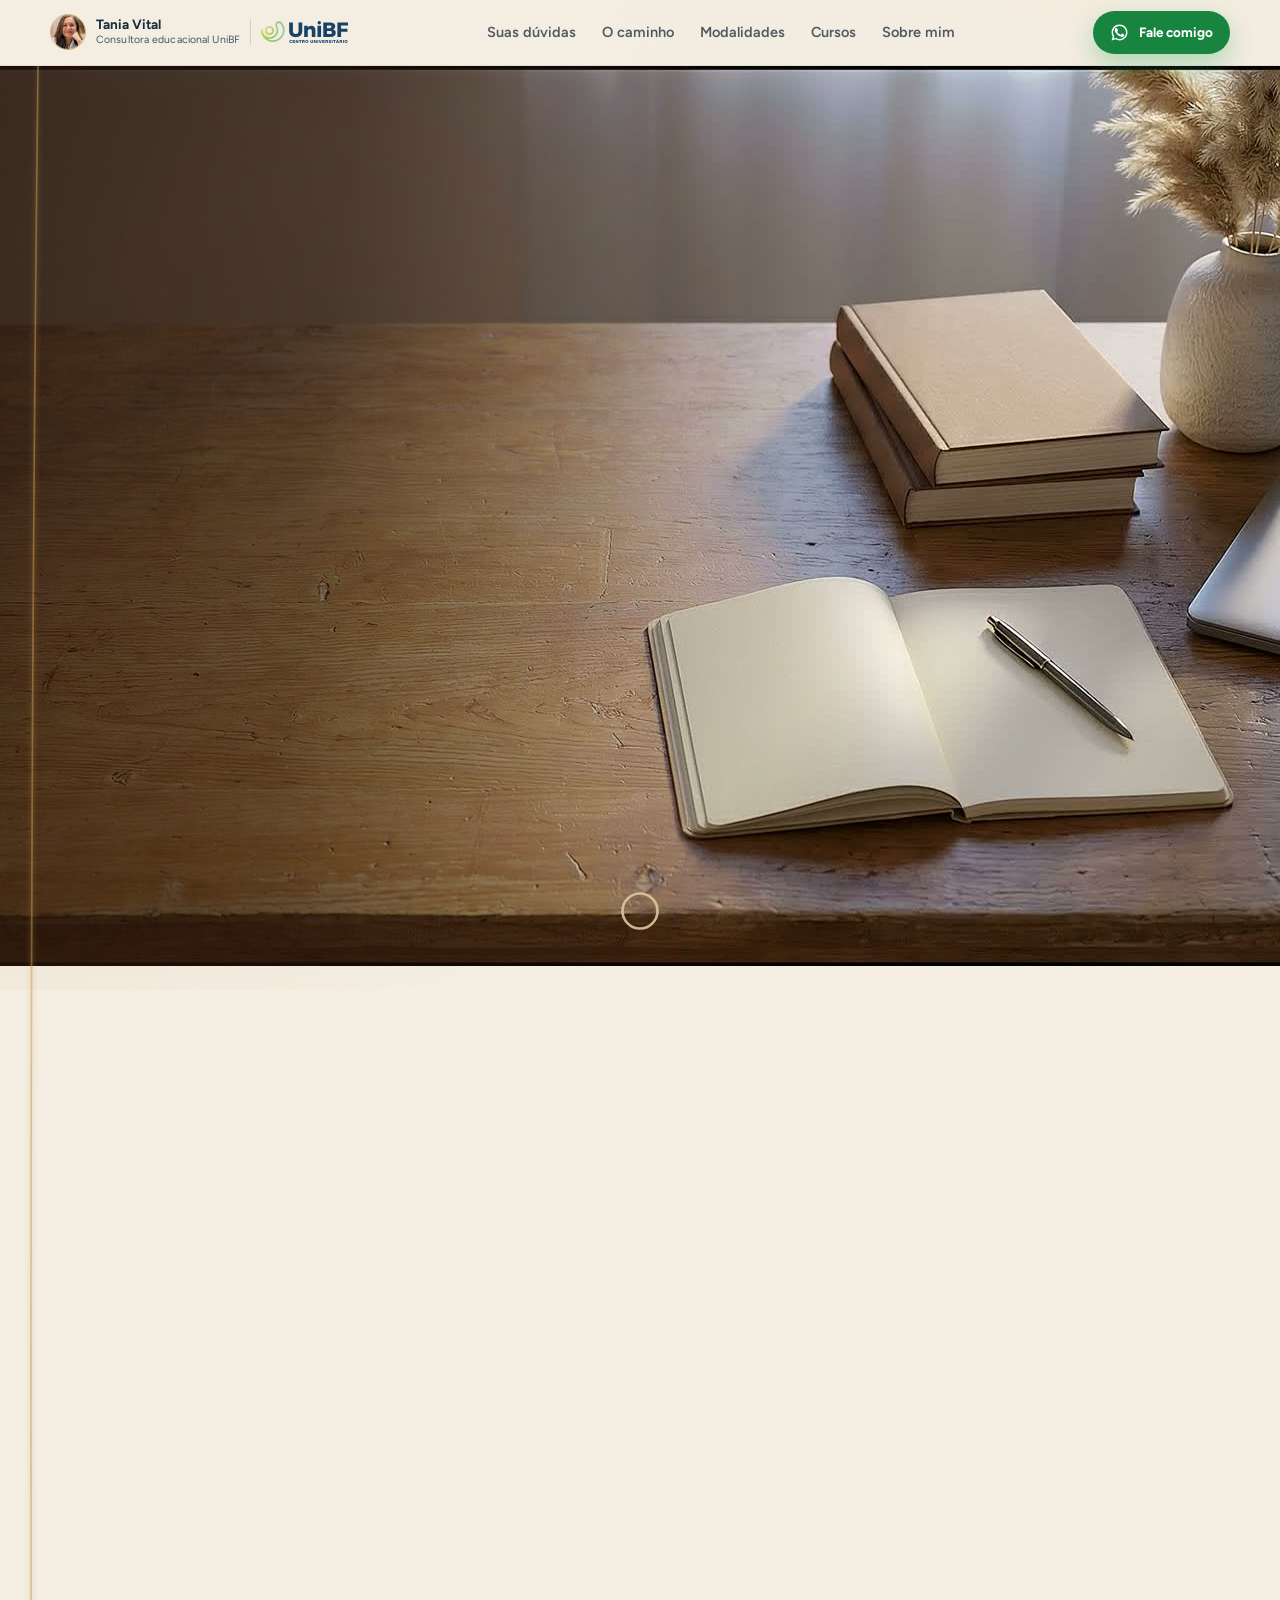
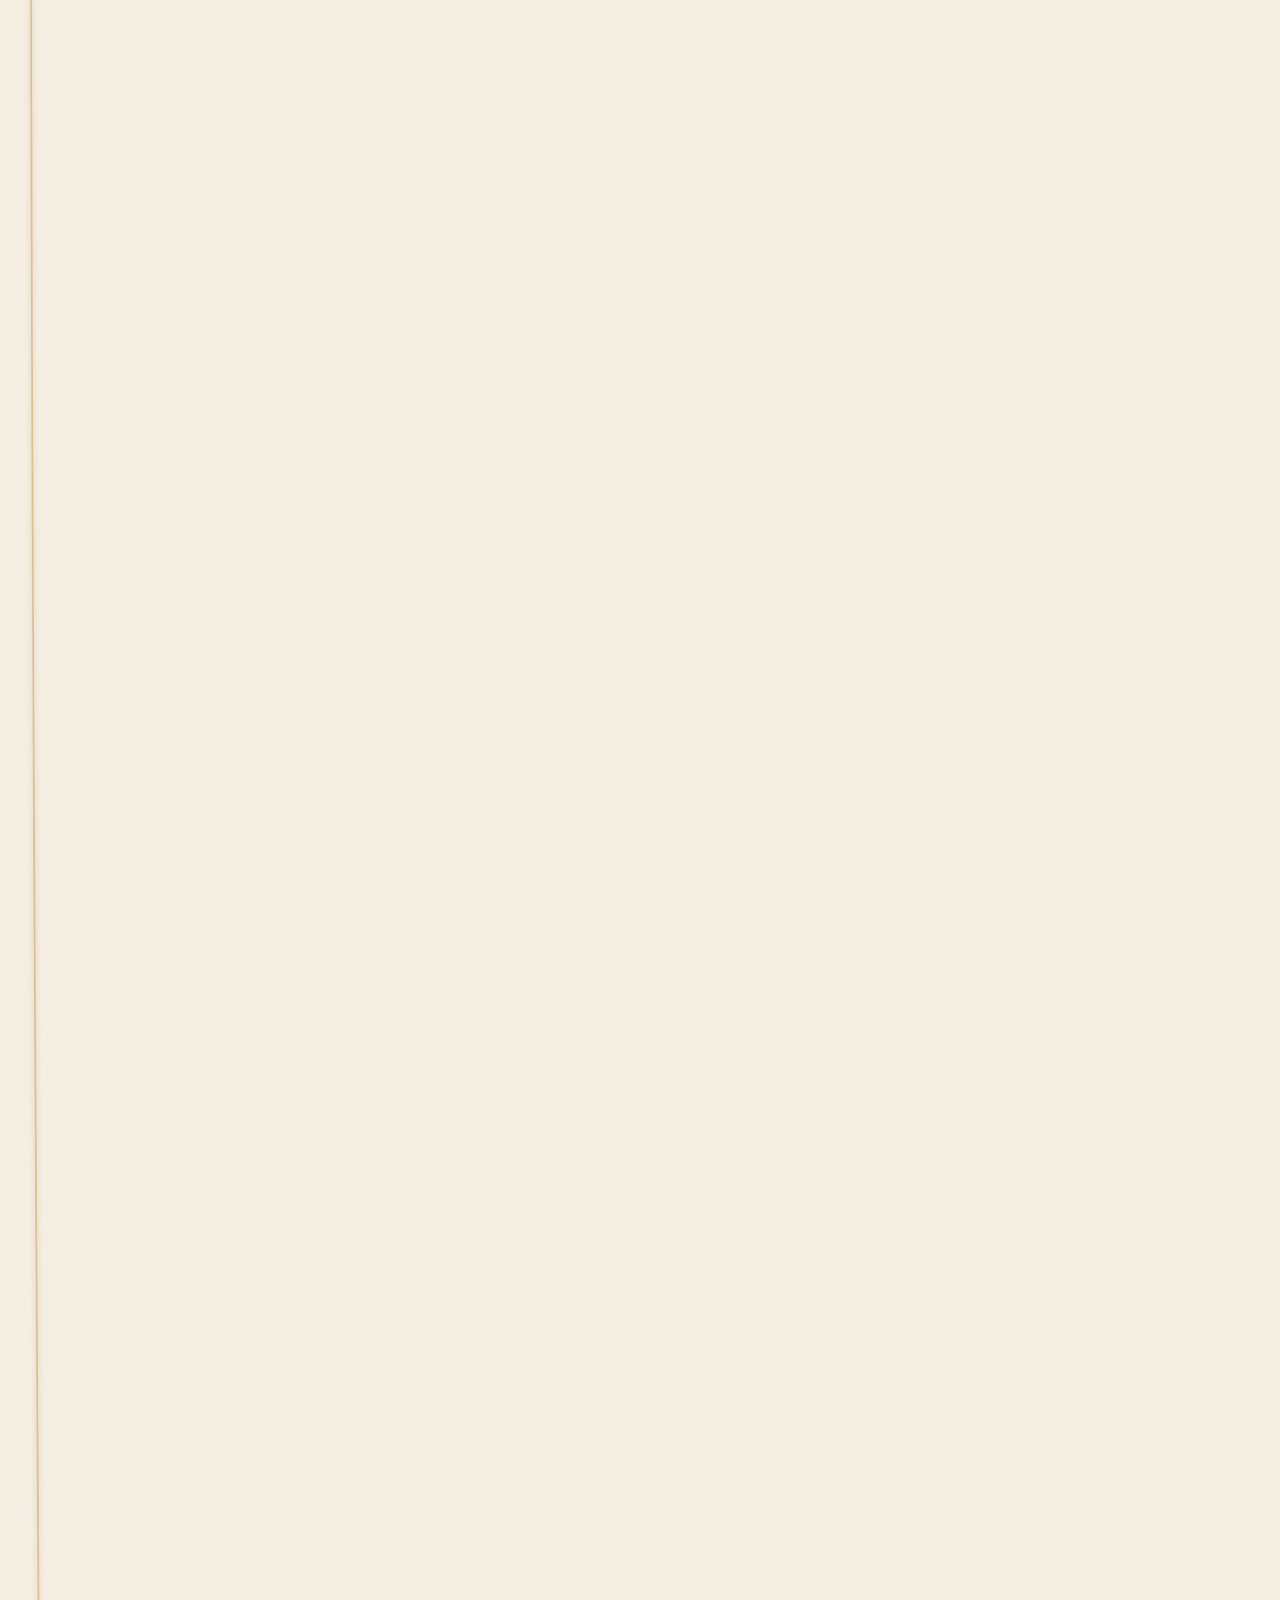
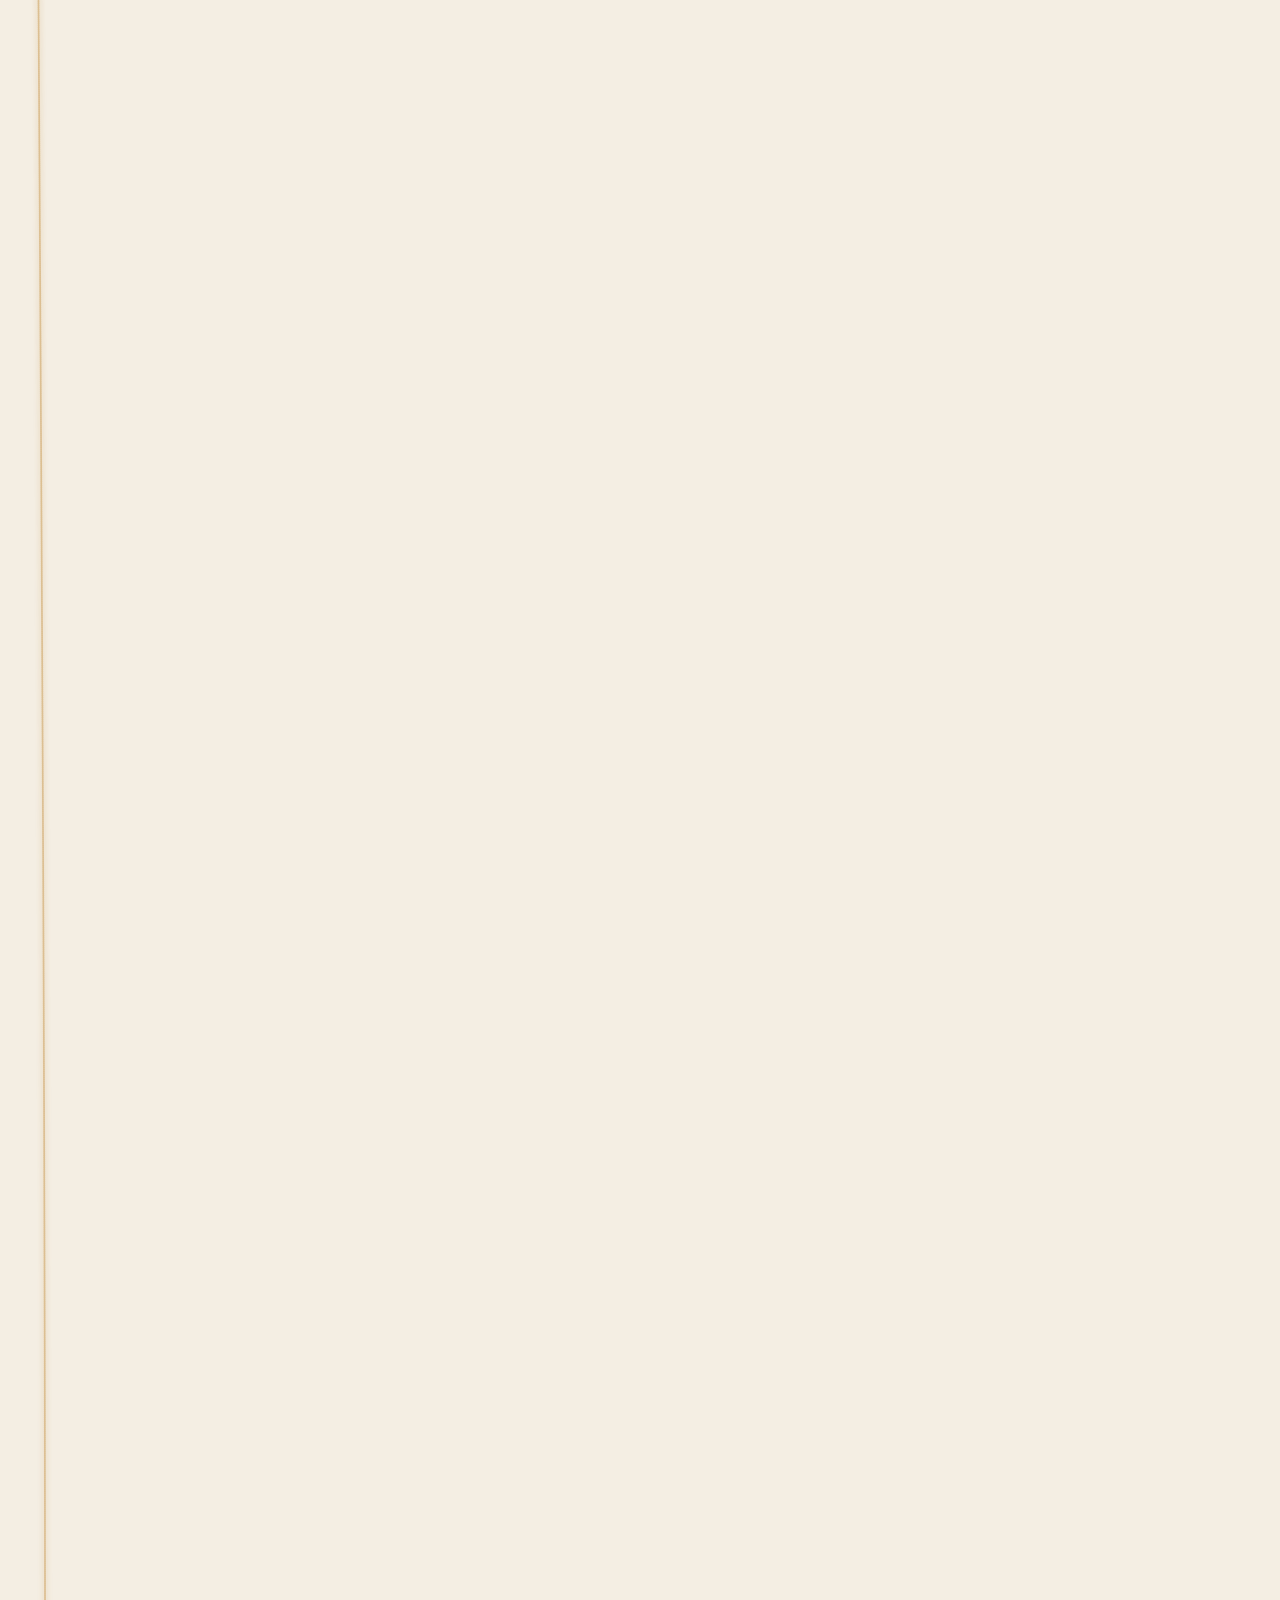
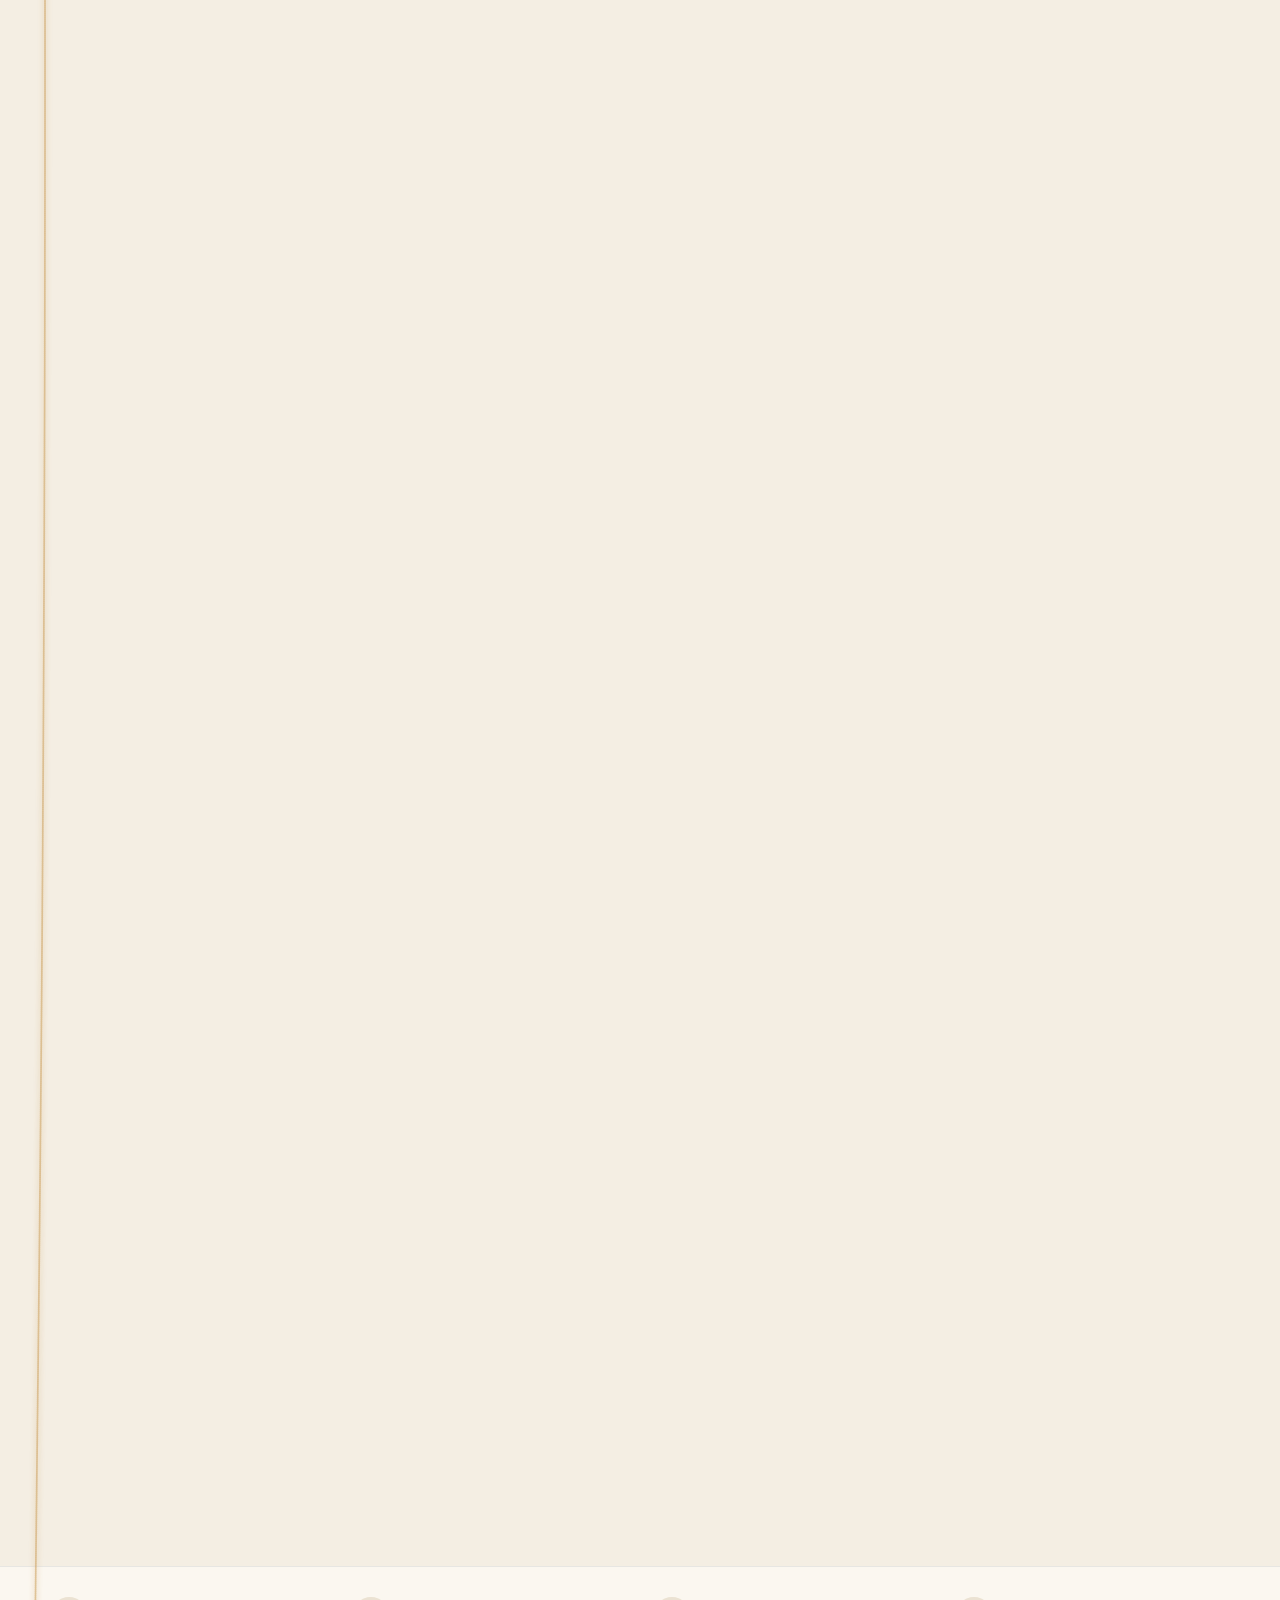
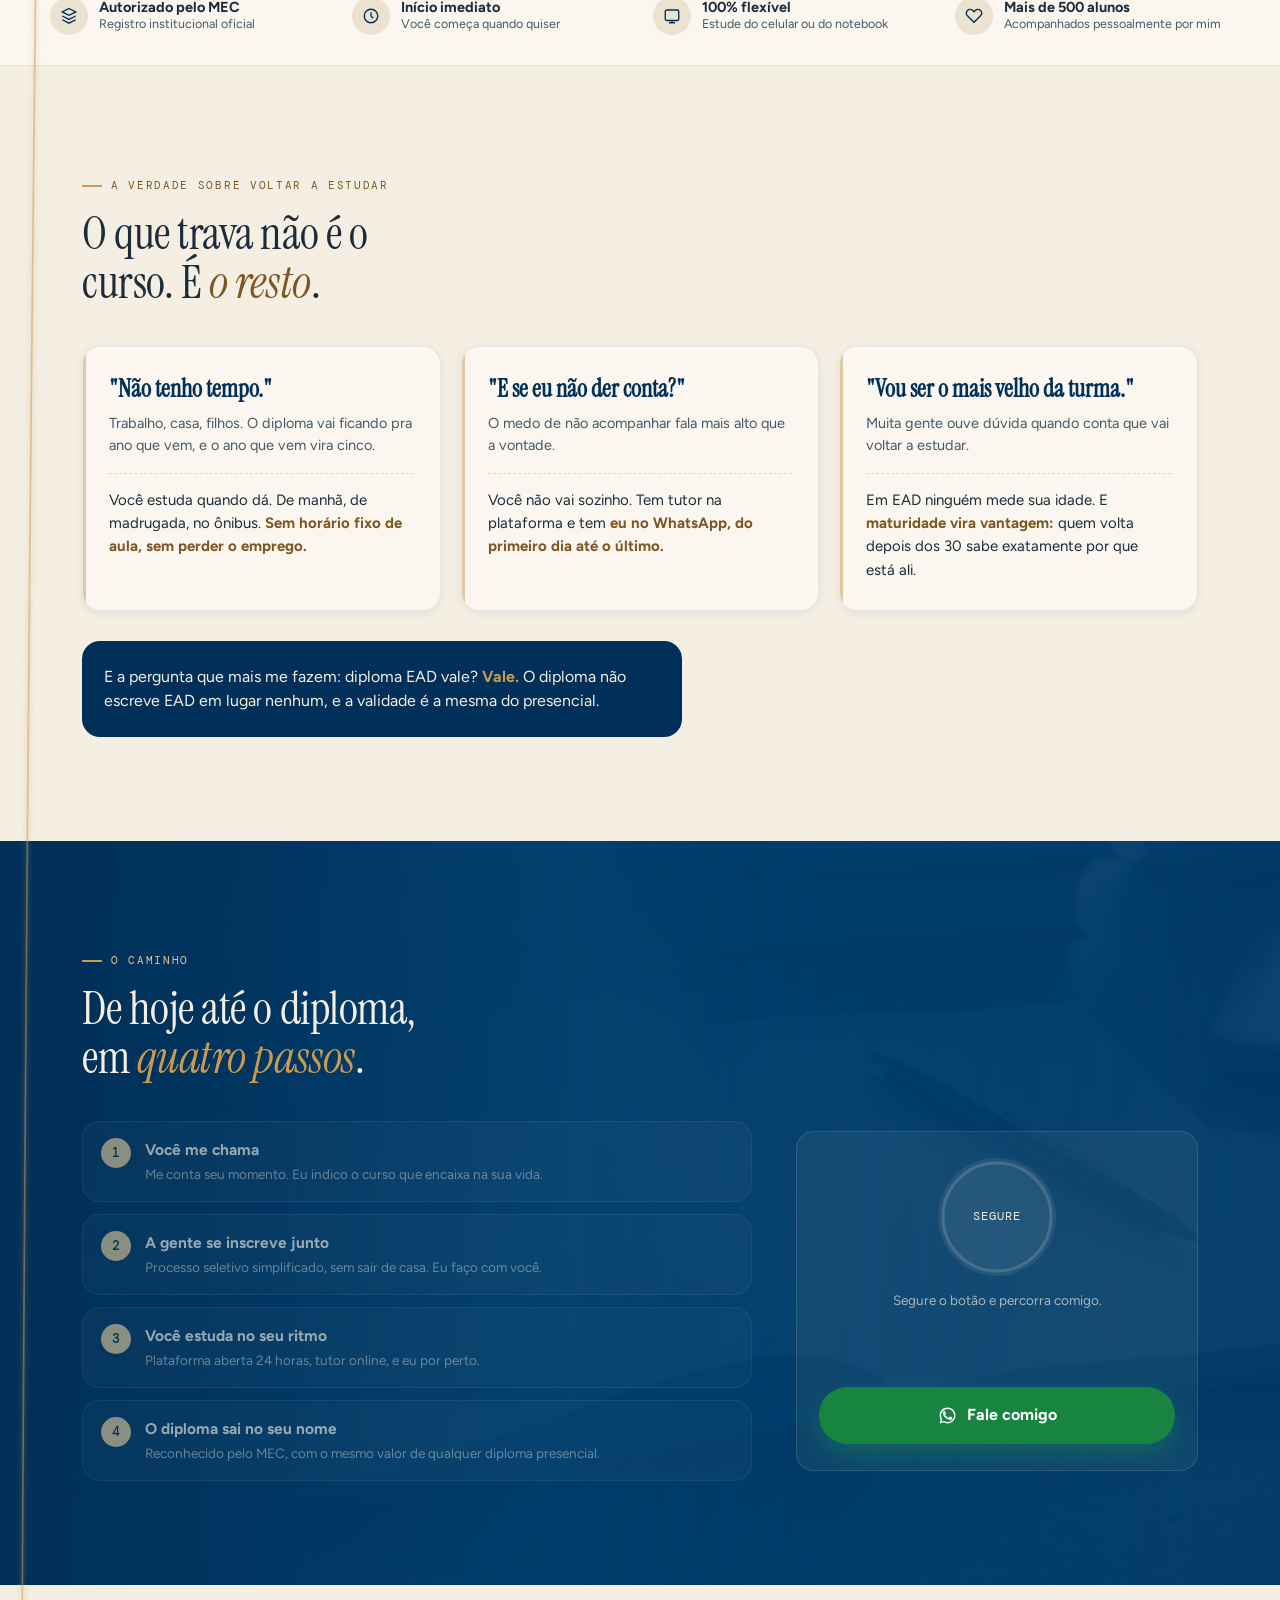
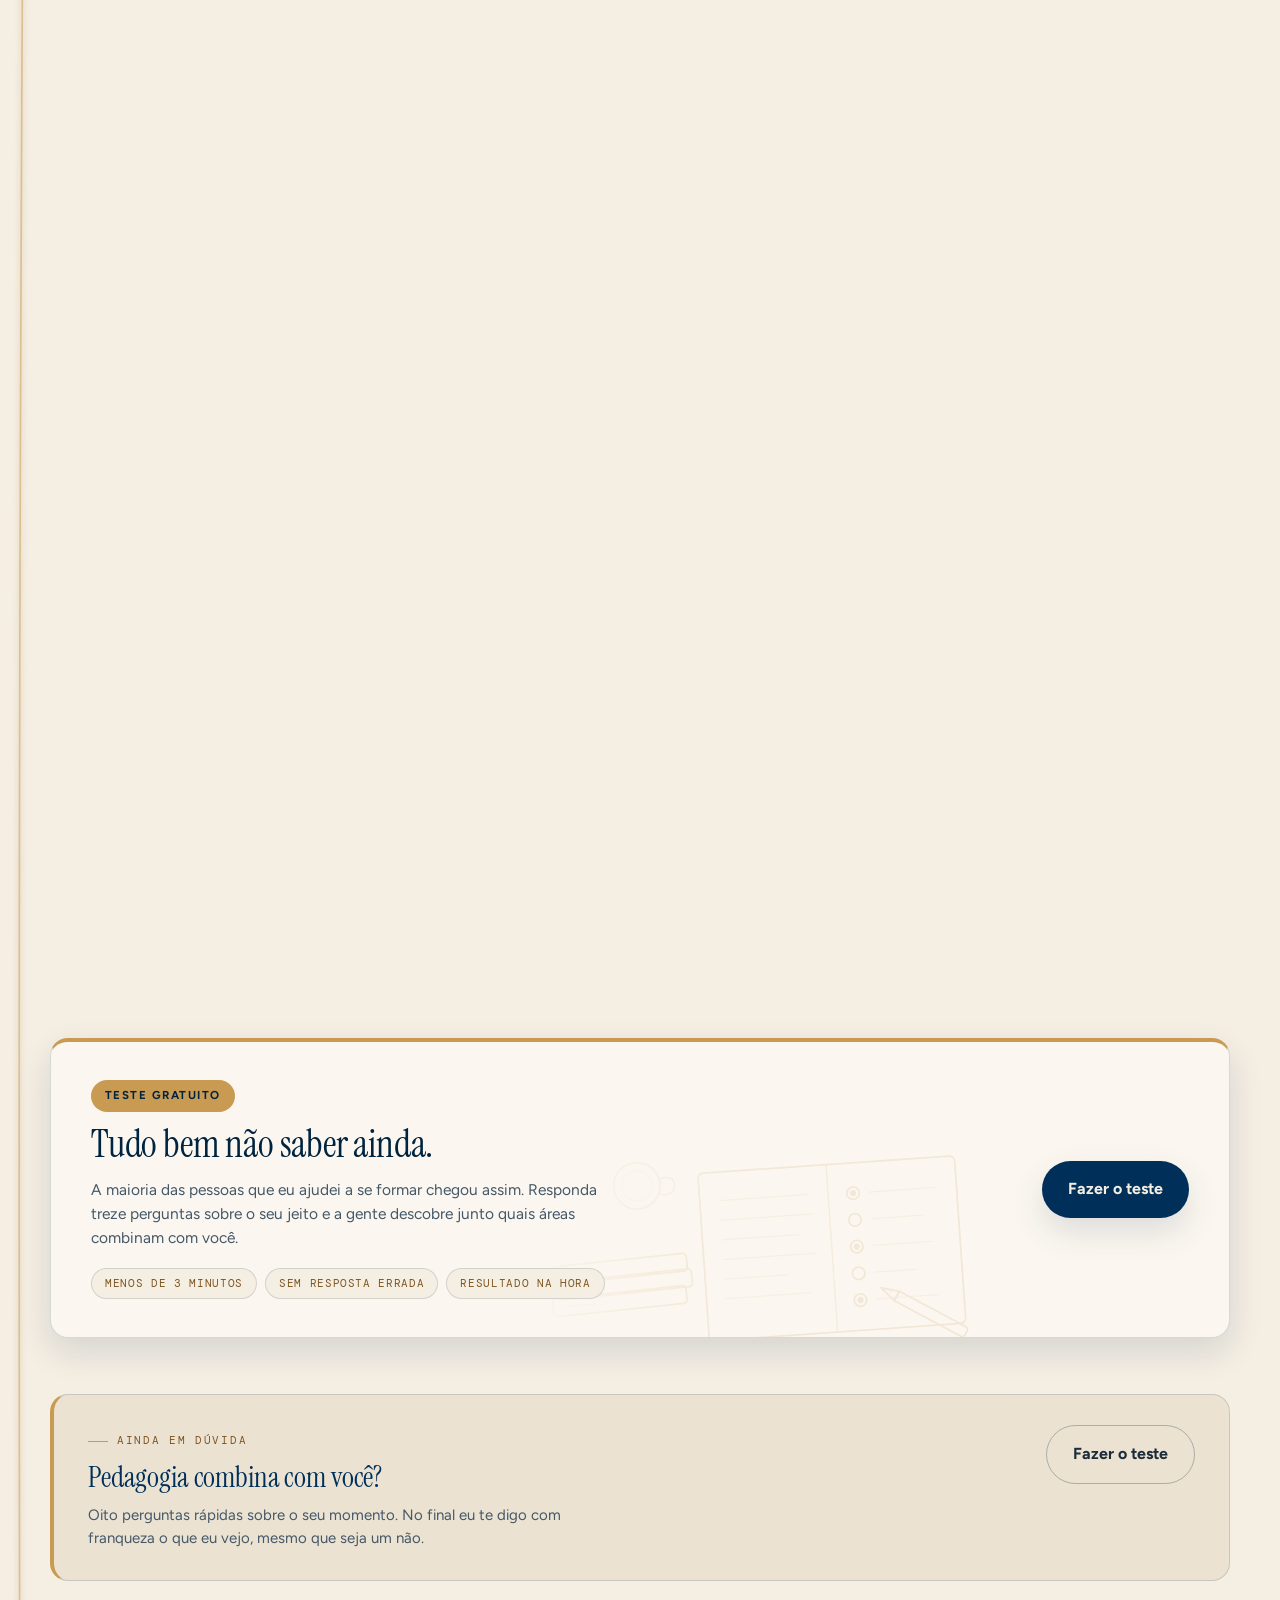
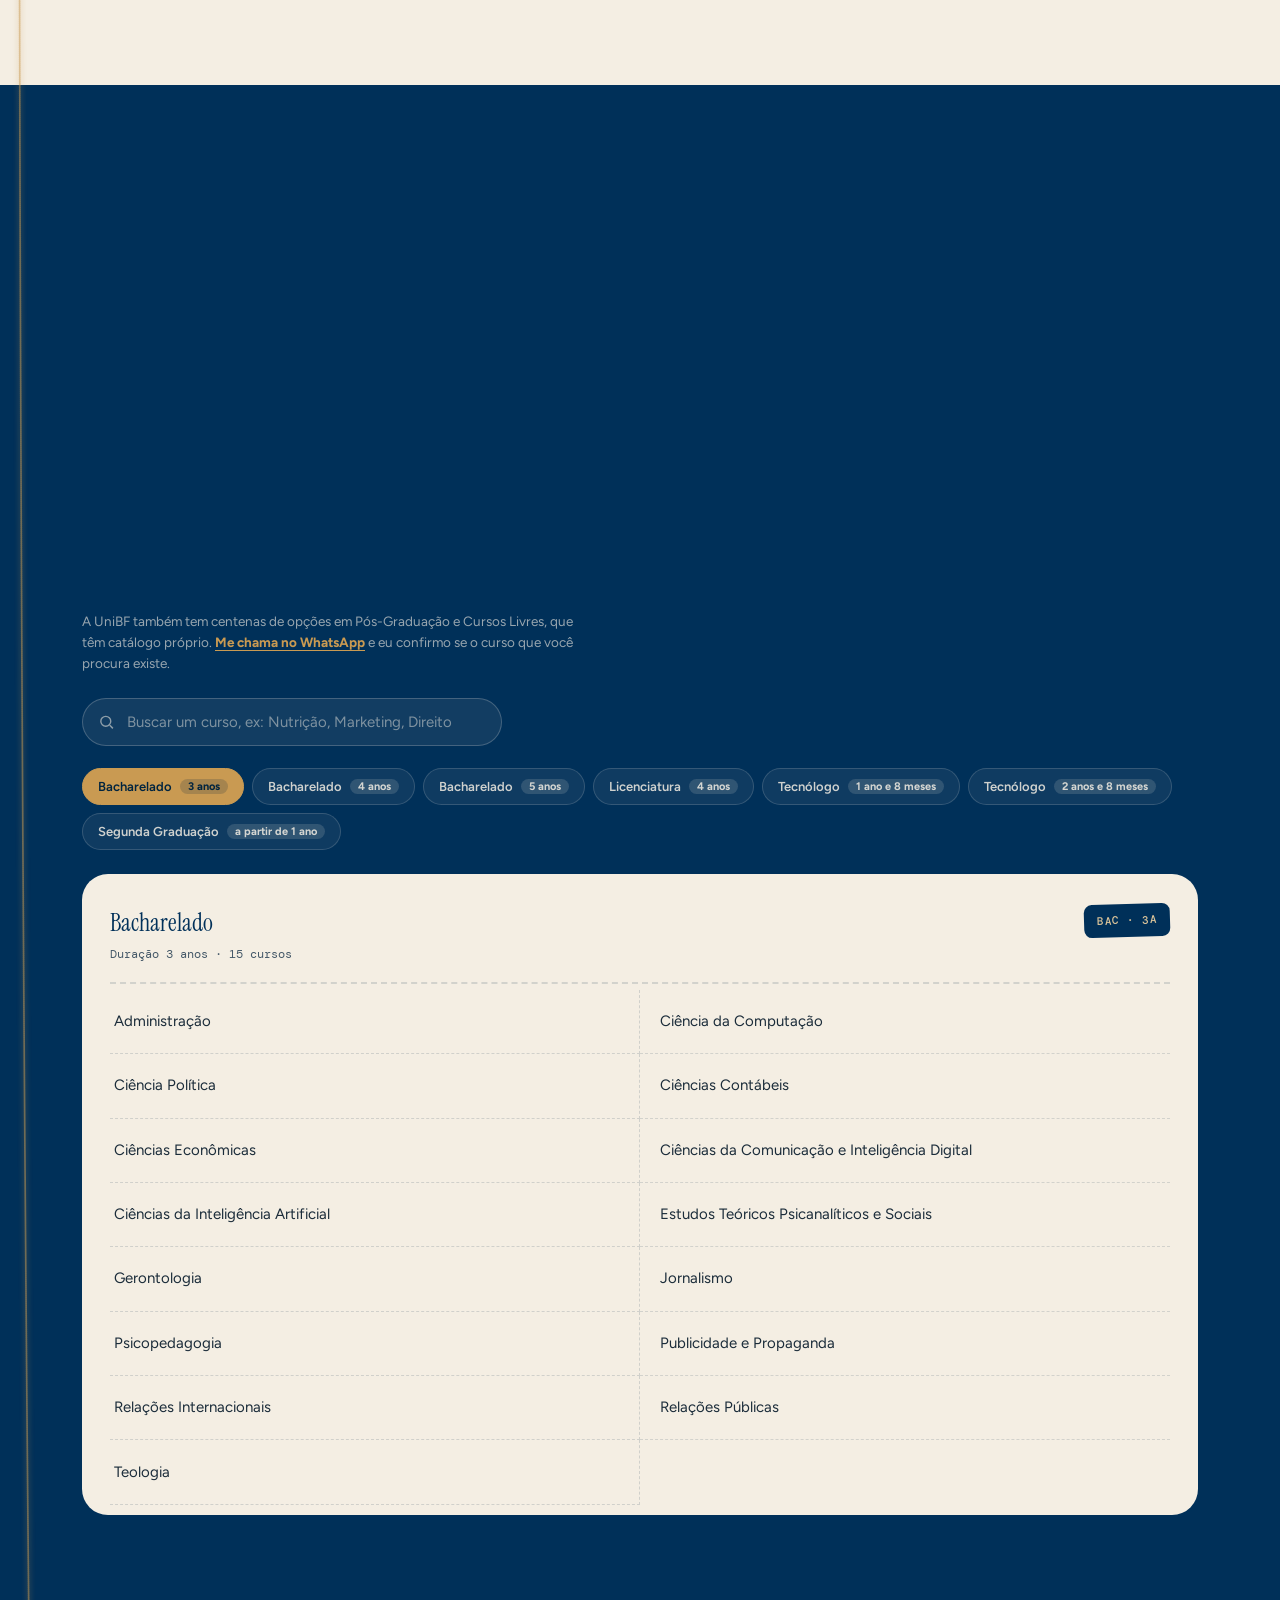
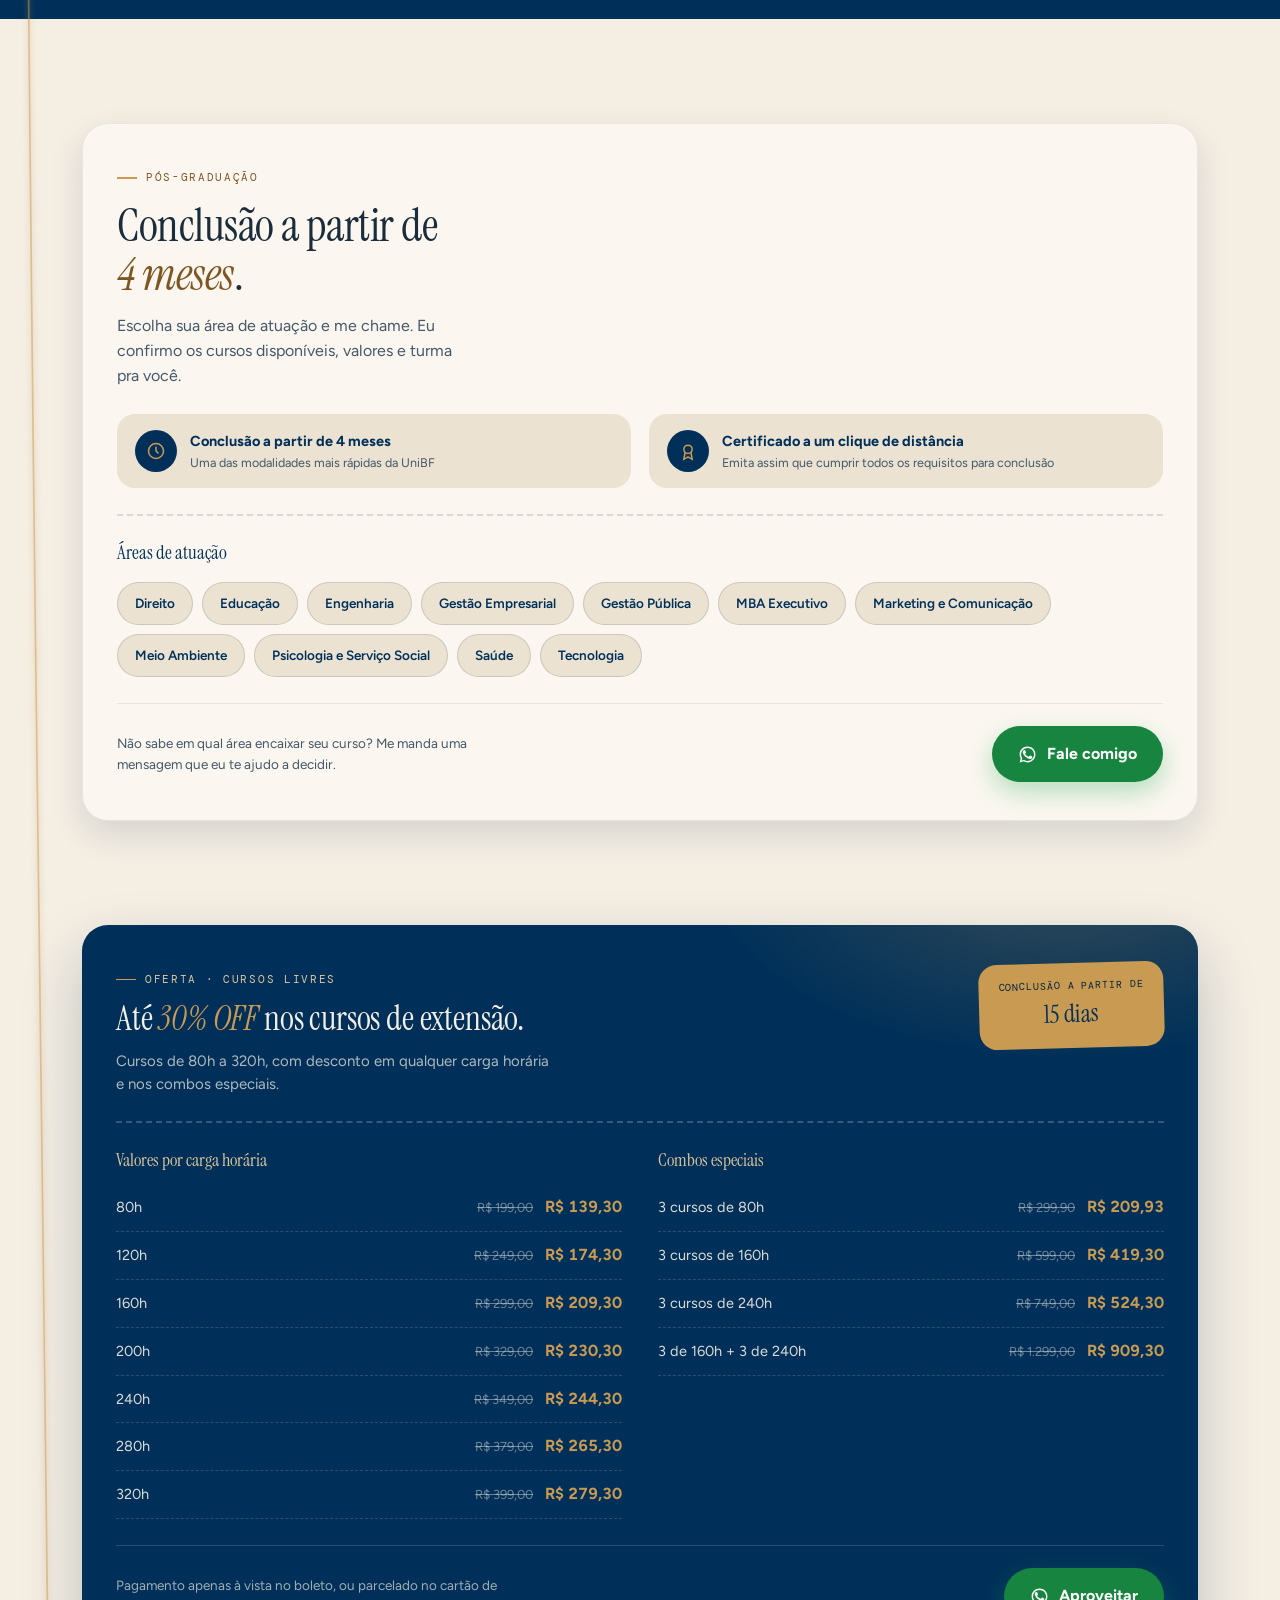
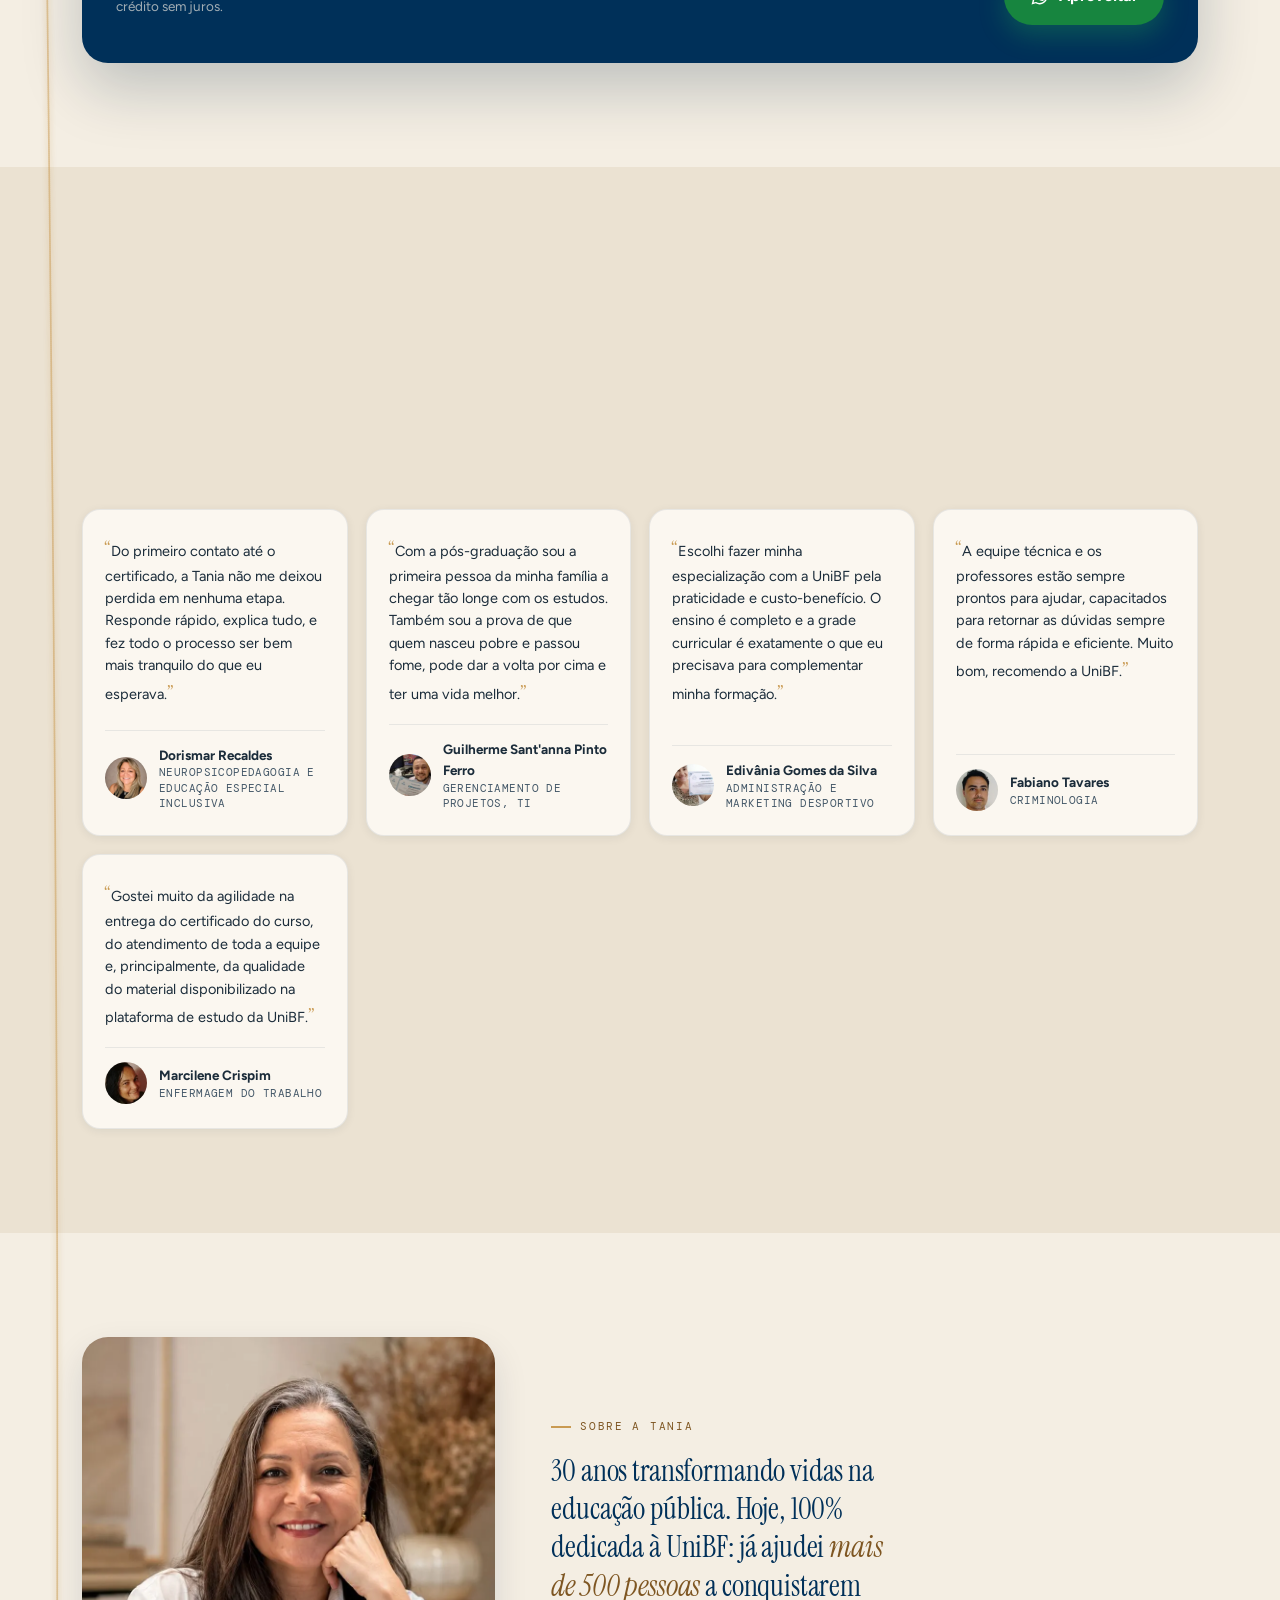
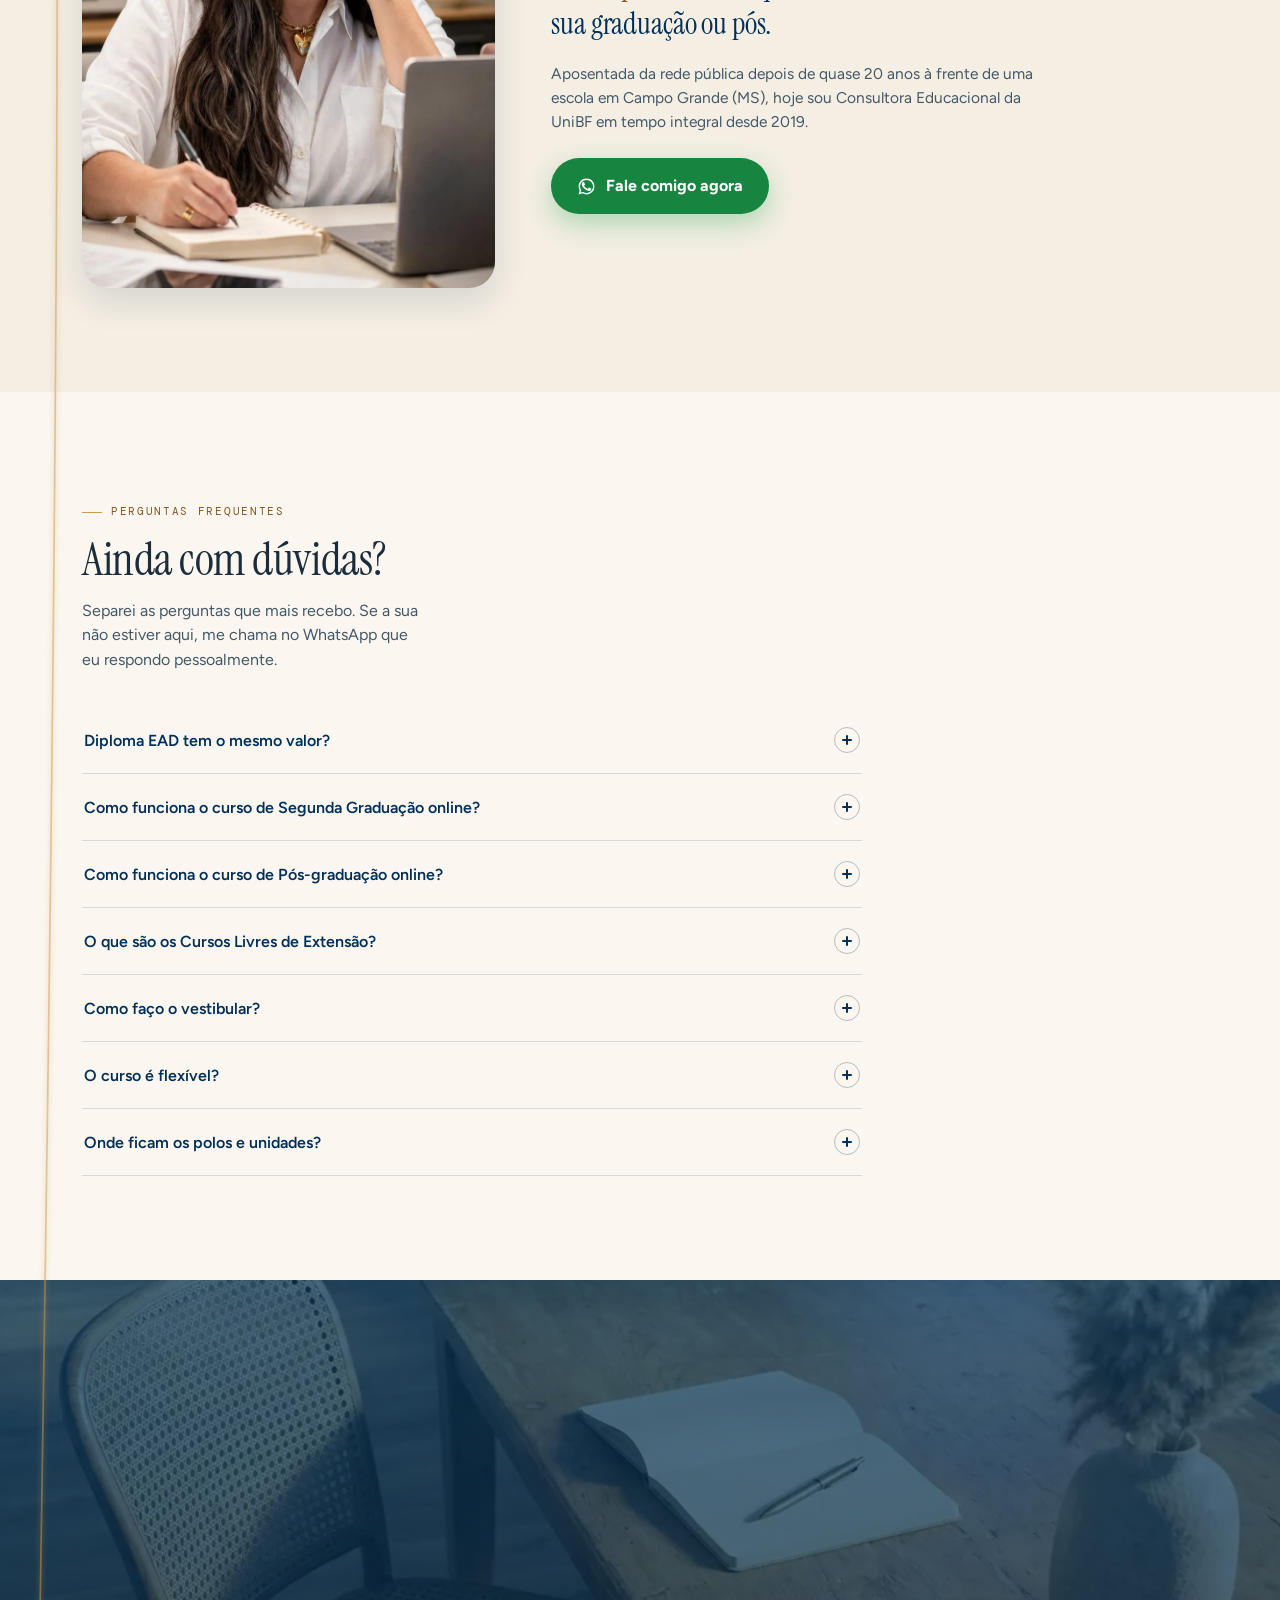
==== index.html @ 46ab0576 "Previa do link com a foto nova e o texto do heroi A previa era de 15 de agosto, anterior a paleta ma" ====
<!doctype html>
<html lang="pt-BR">
<head>
<meta charset="UTF-8" />
<meta name="viewport" content="width=device-width, initial-scale=1" />
<title>Tania Vital · Consultora educacional UniBF | Graduação, Pós e Segunda Graduação EAD</title>
<meta name="description" content="Do primeiro oi até o diploma na sua mão. Tania Vital, consultora educacional da UniBF, já ajudou mais de 500 pessoas a conquistarem sua graduação ou pós. Fale direto no WhatsApp." />
<meta name="theme-color" content="#f4eee3" />
<link rel="icon" href="data:image/svg+xml,%3Csvg xmlns='http://www.w3.org/2000/svg' viewBox='0 0 32 32'%3E%3Crect width='32' height='32' rx='7' fill='%23563419'/%3E%3Cpath d='M8 22C8 13 16 9 24 10' stroke='%23cb9a65' stroke-width='2.6' fill='none' stroke-linecap='round'/%3E%3Ccircle cx='24' cy='10' r='2.6' fill='%23cb9a65'/%3E%3C/svg%3E" />

<meta property="og:title" content="Tania Vital · Consultora educacional UniBF" />
<meta property="og:description" content="Do primeiro oi até o diploma na sua mão. Mais de 500 pessoas já começaram aqui." />
<meta property="og:type" content="website" />
<meta property="og:locale" content="pt_BR" />
<meta property="og:url" content="https://taniaanjugomes-commits.github.io/tania-vital-unibf/" />
<meta property="og:image" content="https://taniaanjugomes-commits.github.io/tania-vital-unibf/assets/img/og-compartilhar.jpg" />
<meta property="og:image:width" content="1200" />
<meta property="og:image:height" content="630" />
<meta name="twitter:card" content="summary_large_image" />

<link rel="preconnect" href="https://fonts.googleapis.com">
<link rel="preconnect" href="https://fonts.gstatic.com" crossorigin>
<link href="https://fonts.googleapis.com/css2?family=Instrument+Serif:ital@0;1&family=Figtree:wght@400;500;600;700&family=DM+Mono:wght@400;500&display=swap" rel="stylesheet">
<link rel="stylesheet" href="assets/css/style.css" />
</head>
<body>

<svg width="0" height="0" style="position:absolute" aria-hidden="true" focusable="false"><defs>
  <symbol id="i-wa" viewBox="0 0 24 24"><path d="M17.47 14.38c-.3-.15-1.76-.87-2.03-.97-.27-.1-.47-.15-.67.15-.2.3-.77.97-.94 1.16-.17.2-.35.22-.64.08-.3-.15-1.26-.46-2.39-1.48-.88-.79-1.48-1.76-1.65-2.06-.17-.3-.02-.46.13-.6.13-.14.3-.35.45-.52.15-.18.2-.3.3-.5.1-.2.05-.37-.03-.52-.07-.15-.67-1.61-.91-2.21-.24-.58-.49-.5-.67-.51h-.57c-.2 0-.52.07-.8.37-.27.3-1.03 1.02-1.03 2.48s1.06 2.87 1.21 3.07c.15.2 2.1 3.2 5.08 4.49.7.3 1.26.49 1.69.62.71.23 1.36.2 1.87.12.57-.09 1.76-.72 2-1.42.25-.69.25-1.29.18-1.41-.08-.13-.28-.2-.58-.35z"/><path d="M12.04 2C6.52 2 2.04 6.48 2.04 12c0 1.82.49 3.53 1.34 5L2 22l5.13-1.35A9.96 9.96 0 0 0 12.04 22c5.52 0 10-4.48 10-10s-4.48-10-10-10zm0 18.18a8.15 8.15 0 0 1-4.15-1.14l-.3-.18-3.05.8.81-2.97-.19-.3a8.15 8.15 0 0 1-1.25-4.37c0-4.5 3.66-8.17 8.18-8.17 4.5 0 8.17 3.67 8.17 8.17s-3.67 8.16-8.22 8.16z"/></symbol>
  <symbol id="i-go" viewBox="0 0 24 24"><path d="M9 6l6 6-6 6"/></symbol>
  <symbol id="i-mec" viewBox="0 0 24 24"><path d="M12 2l9 4.5-9 4.5-9-4.5 9-4.5z"/><path d="M3 12l9 4.5 9-4.5"/><path d="M3 17l9 4.5 9-4.5"/></symbol>
  <symbol id="i-clock" viewBox="0 0 24 24"><circle cx="12" cy="12" r="9"/><path d="M12 7v5l3 3"/></symbol>
  <symbol id="i-screen" viewBox="0 0 24 24"><rect x="3" y="4" width="18" height="14" rx="2"/><path d="M8 21h8M12 18v3"/></symbol>
  <symbol id="i-heart" viewBox="0 0 24 24"><path d="M20.8 4.6a5 5 0 0 0-7.1 0L12 6.3l-1.7-1.7a5 5 0 1 0-7.1 7.1L12 20.3l8.8-8.6a5 5 0 0 0 0-7.1z"/></symbol>
  <symbol id="i-laptop" viewBox="0 0 24 24"><rect x="2" y="4" width="20" height="13" rx="2"/><path d="M8 21h8M12 17v4"/></symbol>
  <symbol id="i-home" viewBox="0 0 24 24"><path d="M3 21V10l9-6 9 6v11"/><path d="M9 21v-6h6v6"/></symbol>
  <symbol id="i-book" viewBox="0 0 24 24"><path d="M4 4v16l8-4 8 4V4z"/></symbol>
  <symbol id="i-cap" viewBox="0 0 24 24"><path d="M22 10v6M6 12l6 3 10-5-10-5-10 5 4 2v5c2 1.5 8 1.5 10 0v-5"/></symbol>
  <symbol id="i-check" viewBox="0 0 24 24"><circle cx="12" cy="12" r="9"/><path d="M9 12l2 2 4-4"/></symbol>
  <symbol id="i-list" viewBox="0 0 24 24"><path d="M7 7h10M7 12h10M7 17h6"/><path d="M3 3v18"/></symbol>
  <symbol id="i-medal" viewBox="0 0 24 24"><circle cx="12" cy="10" r="5"/><path d="M8.5 13.5 7 22l5-3 5 3-1.5-8.5"/></symbol>
  <symbol id="i-search" viewBox="0 0 24 24"><circle cx="11" cy="11" r="7"/><path d="m21 21-4.3-4.3"/></symbol>
  <symbol id="i-ig" viewBox="0 0 24 24"><rect x="3" y="3" width="18" height="18" rx="5"/><circle cx="12" cy="12" r="4"/><circle cx="17.5" cy="6.5" r="1"/></symbol>
  <symbol id="i-fb" viewBox="0 0 24 24"><path d="M14 9h3V6h-3c-1.7 0-3 1.3-3 3v2H9v3h2v6h3v-6h3l1-3h-4V9z"/></symbol>
</defs></svg>

<div class="env" aria-hidden="true"></div>
<div class="grain" aria-hidden="true"></div>

<a class="skip" href="#main">Pular para o conteúdo</a>

<header class="hdr">
  <div class="wrap hdr__row">
    <div class="hdr__me">
      <img src="assets/img/tania-avatar.jpg" alt="" width="36" height="36" />
      <div>
        <b>Tania Vital</b>
        <span>Consultora educacional UniBF</span>
      </div>
      <span class="hdr__sep" aria-hidden="true"></span>
      <img class="hdr__unibf" src="assets/img/logo-unibf-navy.svg" alt="UniBF" width="70" height="22" />
    </div>

    <nav class="hdr__nav" aria-label="Navegação principal">
      <a href="#trava">Suas dúvidas</a>
      <a href="#caminho">O caminho</a>
      <a href="#modalidades">Modalidades</a>
      <a href="#cursos">Cursos</a>
      <a href="#sobre">Sobre mim</a>
    </nav>

    <div class="hdr__act">
      <a class="btn btn--wa btn--sm" href="https://wa.me/5567999021267?text=Ol%C3%A1%20Tania!%20Vim%20pela%20sua%20p%C3%A1gina%20e%20quero%20saber%20mais%20sobre%20os%20cursos%20da%20UniBF." data-wa="quero saber mais sobre os cursos da UniBF">
        <svg aria-hidden="true"><use href="#i-wa"/></svg>Fale comigo
      </a>
      <button class="burger" aria-label="Abrir menu" aria-expanded="false" aria-controls="mnav">
        <i></i><i></i><i></i>
      </button>
    </div>
  </div>
  <nav class="mnav wrap" id="mnav" aria-label="Navegação">
    <a href="#trava">Suas dúvidas</a>
    <a href="#caminho">O caminho</a>
    <a href="#modalidades">Modalidades</a>
    <a href="#cursos">Cursos</a>
    <a href="#sobre">Sobre mim</a>
    <a href="#faq">Perguntas frequentes</a>
  </nav>
</header>

<main id="main" tabindex="-1">

  <svg class="trail" viewBox="0 0 100 1000" preserveAspectRatio="none" aria-hidden="true" focusable="false">
    <path class="glow" d="M50 0 C 18 130, 82 250, 50 380 S 16 620, 50 745 S 84 900, 50 1000"/>
    <path d="M50 0 C 18 130, 82 250, 50 380 S 16 620, 50 745 S 84 900, 50 1000"/>
  </svg>

  <!-- ============ HEROI ============ -->
  <section class="hero" id="inicio">

    <!-- estatico: padrao em celular, tablet retrato e movimento reduzido -->
    <div class="hero-static">
      <div class="hero-static__shot">
        <img src="assets/img/tania-mobile.webp" alt="Tania Vital sentada em uma poltrona de palhinha, sorrindo para quem chega" fetchpriority="high" />
      </div>
      <div class="hero-static__veil" aria-hidden="true"></div>
      <div class="hero-static__top">
        <span class="kicker">Educação a distância</span>
        <h1>Do primeiro oi até o <em>diploma na sua mão</em>.</h1>
      </div>

      <div class="hero-static__cta">
        <p class="hero-static__sub">Mais de 500 pessoas já começaram aqui, comigo do lado. Comece o seu.</p>
        <a class="btn btn--wa btn--full" href="https://wa.me/5567999021267?text=Ol%C3%A1%20Tania!%20Vim%20pela%20sua%20p%C3%A1gina%20e%20quero%20saber%20mais%20sobre%20os%20cursos%20da%20UniBF." data-wa="quero saber mais sobre os cursos da UniBF">
          <svg aria-hidden="true"><use href="#i-wa"/></svg>Fale comigo no WhatsApp
        </a>
        <p class="hero-static__note">Resposta pessoal, sem robô.</p>
      </div>
    </div>

    <!-- scrub: so quando o JS liga, em tela grande com movimento normal -->
    <div class="hero-scrub">
      <div class="stage" id="stage">
        <div class="stage__poster" id="poster" aria-hidden="true"></div>
        <video id="hero" preload="none" muted playsinline aria-hidden="true" tabindex="-1"></video>
        <div class="stage__scrim" aria-hidden="true"></div>

        <svg class="ring" id="ring" viewBox="0 0 48 48" aria-hidden="true">
          <circle cx="24" cy="24" r="20" fill="none" stroke="currentColor" stroke-width="3"
                  stroke-dasharray="126" style="stroke-dashoffset:var(--ld,126)"/>
        </svg>

        <div class="bands" id="bands">
          <div class="band" data-a="0" data-b="0.24">
            <h2 class="split e-blur" data-split="char">Sou Tania Vital.</h2>
            <p class="lede">Consultora educacional da UniBF.</p>
          </div>
          <div class="band" data-a="0.27" data-b="0.49">
            <h2 class="split e-drift" data-split="word">Trinta anos na educação me ensinaram que ninguém se forma sozinho.</h2>
          </div>
          <div class="band" data-a="0.52" data-b="0.74">
            <h2 class="split e-grid" data-split="char">Por isso eu vou junto. Do primeiro oi até o diploma na sua mão.</h2>
          </div>
          <div class="band band--settle" data-a="0.78" data-b="1">
            <h2 class="split e-rise" data-split="word">Mais de 500 pessoas já começaram aqui.</h2>
            <p class="lede">Comece o seu.</p>
            <a class="btn btn--wa" href="https://wa.me/5567999021267?text=Ol%C3%A1%20Tania!%20Vim%20pela%20sua%20p%C3%A1gina%20e%20quero%20saber%20mais%20sobre%20os%20cursos%20da%20UniBF." data-wa="quero saber mais sobre os cursos da UniBF">
              <svg aria-hidden="true"><use href="#i-wa"/></svg>Fale comigo no WhatsApp
            </a>
          </div>
        </div>
      </div>
    </div>
  </section>

  <!-- ============ FAIXA DE CONFIANCA ============ -->
  <div class="trust">
    <div class="wrap trust__row stg">
      <div class="trust__i">
        <span class="ic"><svg aria-hidden="true"><use href="#i-mec"/></svg></span>
        <div><b>Autorizado pelo MEC</b><span>Registro institucional oficial</span></div>
      </div>
      <div class="trust__i">
        <span class="ic"><svg aria-hidden="true"><use href="#i-clock"/></svg></span>
        <div><b>Início imediato</b><span>Você começa quando quiser</span></div>
      </div>
      <div class="trust__i">
        <span class="ic"><svg aria-hidden="true"><use href="#i-screen"/></svg></span>
        <div><b>100% flexível</b><span>Estude do celular ou do notebook</span></div>
      </div>
      <div class="trust__i">
        <span class="ic"><svg aria-hidden="true"><use href="#i-heart"/></svg></span>
        <div><b>Mais de 500 alunos</b><span>Acompanhados pessoalmente por mim</span></div>
      </div>
    </div>
  </div>

  <!-- ============ O QUE TRAVA ============ -->
  <section class="trava" id="trava">
    <div class="wrap">
      <div class="shead rv">
        <span class="kicker">A verdade sobre voltar a estudar</span>
        <h2 class="display">O que trava não é o curso. É <em>o resto</em>.</h2>
      </div>

      <div class="trava__list stg">
        <article class="trava__i">
          <h3 class="trava__q">"Não tenho tempo."</h3>
          <p class="trava__p">Trabalho, casa, filhos. O diploma vai ficando pra ano que vem, e o ano que vem vira cinco.</p>
          <p class="trava__a">Você estuda quando dá. De manhã, de madrugada, no ônibus. <b>Sem horário fixo de aula, sem perder o emprego.</b></p>
        </article>
        <article class="trava__i">
          <h3 class="trava__q">"E se eu não der conta?"</h3>
          <p class="trava__p">O medo de não acompanhar fala mais alto que a vontade.</p>
          <p class="trava__a">Você não vai sozinho. Tem tutor na plataforma e tem <b>eu no WhatsApp, do primeiro dia até o último.</b></p>
        </article>
        <article class="trava__i">
          <h3 class="trava__q">"Vou ser o mais velho da turma."</h3>
          <p class="trava__p">Muita gente ouve dúvida quando conta que vai voltar a estudar.</p>
          <p class="trava__a">Em EAD ninguém mede sua idade. E <b>maturidade vira vantagem:</b> quem volta depois dos 30 sabe exatamente por que está ali.</p>
        </article>
      </div>

      <p class="trava__close rv">E a pergunta que mais me fazem: diploma EAD vale? <b>Vale.</b> O diploma não escreve EAD em lugar nenhum, e a validade é a mesma do presencial.</p>
    </div>
  </section>

  <!-- ============ O CAMINHO (momento interativo) ============ -->
  <section class="path" id="caminho">
    <div class="wrap">
      <div class="shead shead--light rv">
        <span class="kicker kicker--light">O caminho</span>
        <h2 class="display">De hoje até o diploma, em <em>quatro passos</em>.</h2>
      </div>

      <div class="path__grid">
        <div class="path__steps" id="psteps">
          <div class="pstep" data-step="1">
            <span class="pstep__n">1</span>
            <div class="pstep__txt"><b>Você me chama</b><span>Me conta seu momento. Eu indico o curso que encaixa na sua vida.</span></div>
          </div>
          <div class="pstep" data-step="2">
            <span class="pstep__n">2</span>
            <div class="pstep__txt"><b>A gente se inscreve junto</b><span>Processo seletivo simplificado, sem sair de casa. Eu faço com você.</span></div>
          </div>
          <div class="pstep" data-step="3">
            <span class="pstep__n">3</span>
            <div class="pstep__txt"><b>Você estuda no seu ritmo</b><span>Plataforma aberta 24 horas, tutor online, e eu por perto.</span></div>
          </div>
          <div class="pstep" data-step="4">
            <span class="pstep__n">4</span>
            <div class="pstep__txt"><b>O diploma sai no seu nome</b><span>Reconhecido pelo MEC, com o mesmo valor de qualquer diploma presencial.</span></div>
          </div>
        </div>

        <div class="hold" id="hold">
          <button class="hold__btn" id="holdBtn" type="button" aria-label="Segure para percorrer o caminho">
            <svg viewBox="0 0 118 118" aria-hidden="true">
              <circle class="trackc" cx="59" cy="59" r="54"/>
              <circle class="fillc" cx="59" cy="59" r="54"/>
            </svg>
            <i>Segure</i>
          </button>
          <p class="hold__hint">Segure o botão e percorra comigo.</p>
          <p class="hold__done">Pronto. Esse é o caminho inteiro, e eu ando ele com você.</p>
          <a class="btn btn--wa btn--full" href="https://wa.me/5567999021267?text=Ol%C3%A1%20Tania!%20Vim%20pela%20sua%20p%C3%A1gina%20e%20quero%20come%C3%A7ar%20o%20meu%20caminho%20at%C3%A9%20o%20diploma." data-wa="quero começar o meu caminho até o diploma">
            <svg aria-hidden="true"><use href="#i-wa"/></svg>Fale comigo
          </a>
        </div>
      </div>
    </div>
  </section>

  <!-- ============ MODALIDADES ============ -->
  <section class="mods" id="modalidades">
    <div class="wrap">
      <div class="mods__head rv">
        <!-- so aparece no desktop, entao entra por CSS: assim o celular nunca baixa -->
        <div class="mods__photo" aria-hidden="true"></div>
        <div class="shead">
          <span class="kicker">Modalidades</span>
          <h2 class="display">Qual caminho combina com a sua rotina?</h2>
          <p>Seis formas de estudar na UniBF. Me conta seu momento que eu te indico a melhor, e cuido da inscrição com você, do início ao fim.</p>
        </div>
      </div>

      <div class="mods__grid stg">
        <article class="mcard">
          <span class="mcard__ic"><svg aria-hidden="true"><use href="#i-laptop"/></svg></span>
          <h3><a href="#cursos">Graduação a Distância</a></h3>
          <p>Autonomia e flexibilidade para estudar quando e onde quiser, no seu próprio ritmo.</p>
          <a class="mcard__go" href="https://wa.me/5567999021267?text=Ol%C3%A1%20Tania!%20Vim%20pela%20sua%20p%C3%A1gina%20e%20tenho%20interesse%20em%20Gradua%C3%A7%C3%A3o%20a%20Dist%C3%A2ncia%20(EAD)%20pela%20UniBF." data-wa="tenho interesse em Graduação a Distância (EAD) pela UniBF">Fale comigo <svg aria-hidden="true"><use href="#i-go"/></svg></a>
        </article>
        <article class="mcard">
          <span class="mcard__ic"><svg aria-hidden="true"><use href="#i-home"/></svg></span>
          <h3><a href="#cursos">Graduação Semipresencial</a></h3>
          <p>1º ano 100% online com apenas 1 prova presencial anual a partir do segundo ano. Você escolhe data e local, com estágios e TCC seguindo normalmente.</p>
          <a class="mcard__go" href="https://wa.me/5567999021267?text=Ol%C3%A1%20Tania!%20Vim%20pela%20sua%20p%C3%A1gina%20e%20tenho%20interesse%20em%20Gradua%C3%A7%C3%A3o%20Semipresencial%20pela%20UniBF." data-wa="tenho interesse em Graduação Semipresencial pela UniBF">Fale comigo <svg aria-hidden="true"><use href="#i-go"/></svg></a>
        </article>
        <article class="mcard">
          <span class="mcard__ic"><svg aria-hidden="true"><use href="#i-book"/></svg></span>
          <h3><a href="#cursos" data-tab="segunda-graduacao">Segunda Graduação</a></h3>
          <p>Já tem um diploma? Aproveite disciplinas cursadas e conclua a partir de 12 meses. Me chama para eu analisar se o seu diploma se encaixa nessa modalidade.</p>
          <a class="mcard__go" href="https://wa.me/5567999021267?text=Ol%C3%A1%20Tania!%20Vim%20pela%20sua%20p%C3%A1gina%20e%20j%C3%A1%20tenho%20gradua%C3%A7%C3%A3o%20e%20quero%20saber%20mais%20sobre%20a%20Segunda%20Gradua%C3%A7%C3%A3o%20da%20UniBF." data-wa="já tenho graduação e quero saber mais sobre a Segunda Graduação da UniBF">Fale comigo <svg aria-hidden="true"><use href="#i-go"/></svg></a>
        </article>
        <article class="mcard">
          <span class="mcard__ic"><svg aria-hidden="true"><use href="#i-cap"/></svg></span>
          <h3><a href="#pos">Pós-Graduação</a></h3>
          <p>Especialize-se com conclusão a partir de 4 meses. Agora é possível emitir o seu certificado assim que finalizar o curso.</p>
          <a class="mcard__go" href="https://wa.me/5567999021267?text=Ol%C3%A1%20Tania!%20Vim%20pela%20sua%20p%C3%A1gina%20e%20tenho%20interesse%20em%20P%C3%B3s-Gradua%C3%A7%C3%A3o%20pela%20UniBF." data-wa="tenho interesse em Pós-Graduação pela UniBF">Fale comigo <svg aria-hidden="true"><use href="#i-go"/></svg></a>
        </article>
        <article class="mcard">
          <span class="mcard__ic"><svg aria-hidden="true"><use href="#i-check"/></svg></span>
          <h3><a href="#extensao">Cursos Livres (extensão)</a></h3>
          <p>Formações rápidas para atualizar o currículo sem o compromisso de uma graduação completa.</p>
          <a class="mcard__go" href="https://wa.me/5567999021267?text=Ol%C3%A1%20Tania!%20Vim%20pela%20sua%20p%C3%A1gina%20e%20tenho%20interesse%20nos%20Cursos%20Livres%20(extens%C3%A3o)%20da%20UniBF." data-wa="tenho interesse nos Cursos Livres (extensão) da UniBF">Fale comigo <svg aria-hidden="true"><use href="#i-go"/></svg></a>
        </article>
        <article class="mcard">
          <span class="mcard__ic"><svg aria-hidden="true"><use href="#i-list"/></svg></span>
          <h3><a href="#cursos">Transferência</a></h3>
          <p>Já está cursando em outra instituição? Continue na UniBF aproveitando o que você já estudou.</p>
          <a class="mcard__go" href="https://wa.me/5567999021267?text=Ol%C3%A1%20Tania!%20Vim%20pela%20sua%20p%C3%A1gina%20e%20estou%20em%20outra%20institui%C3%A7%C3%A3o%20e%20quero%20saber%20sobre%20Transfer%C3%AAncia%20para%20a%20UniBF." data-wa="estou em outra instituição e quero saber sobre Transferência para a UniBF">Fale comigo <svg aria-hidden="true"><use href="#i-go"/></svg></a>
        </article>
      </div>
    </div>
  </section>

  <!-- ============ TESTE DE PERFIL ============ -->
  <section class="perfil" id="perfil" aria-labelledby="perfil-t">
    <div class="wrap perfil__card rv">
      <div class="perfil__txt">
        <span class="selo">Teste gratuito</span>
        <h2 id="perfil-t" class="display">Tudo bem não saber ainda.</h2>
        <p>A maioria das pessoas que eu ajudei a se formar chegou assim. Responda treze perguntas sobre o seu jeito e a gente descobre junto quais áreas combinam com você.</p>
        <ul class="perfil__marcas">
          <li>Menos de 3 minutos</li>
          <li>Sem resposta errada</li>
          <li>Resultado na hora</li>
        </ul>
      </div>
      <a class="btn btn--solid perfil__go" href="perfil.html">Fazer o teste</a>
    </div>
  </section>

  <!-- ============ TESTE DE PEDAGOGIA ============ -->
  <aside class="quiz" aria-labelledby="quiz-t">
    <div class="wrap quiz__inner rv">
      <div class="quiz__txt">
        <span class="kicker">Ainda em dúvida</span>
        <h2 id="quiz-t" class="display">Pedagogia combina com você?</h2>
        <p>Oito perguntas rápidas sobre o seu momento. No final eu te digo com franqueza o que eu vejo, mesmo que seja um não.</p>
      </div>
      <a class="btn btn--ghost quiz__go" href="pedagogia.html">Fazer o teste</a>
    </div>
  </aside>

  <!-- ============ CATALOGO ============ -->
  <section class="cat" id="cursos">
    <div class="wrap">
      <div class="shead shead--light rv">
        <span class="kicker kicker--light">Escolha sua graduação</span>
        <h2 class="display">EAD ou semipresencial, com <em>início imediato</em>: a escolha é sua.</h2>
        <p>Seleção dos cursos de Bacharelado, Licenciatura, Tecnólogo e Segunda Graduação. Busque pelo nome do curso ou navegue pelas categorias abaixo, e me chame que eu confirmo valor, duração e tiro qualquer dúvida na hora.</p>
      </div>

      <p class="cat__note">A UniBF também tem centenas de opções em Pós-Graduação e Cursos Livres, que têm catálogo próprio. <a href="https://wa.me/5567999021267?text=Ol%C3%A1%20Tania!%20Vim%20pela%20sua%20p%C3%A1gina%20e%20quero%20saber%20se%20a%20UniBF%20tem%20p%C3%B3s-gradua%C3%A7%C3%A3o%20ou%20curso%20livre%20na%20%C3%A1rea%20de%20___." data-wa="quero saber se a UniBF tem pós-graduação ou curso livre na área de ___">Me chama no WhatsApp</a> e eu confirmo se o curso que você procura existe.</p>

      <div class="cat__search">
        <svg aria-hidden="true"><use href="#i-search"/></svg>
        <input type="search" id="catSearch" placeholder="Buscar um curso, ex: Nutrição, Marketing, Direito" aria-label="Buscar curso" autocomplete="off" />
      </div>

      <div class="cat__tabs" id="catTabs"></div>
      <div class="ticket" id="ticket"></div>
    </div>
  </section>

  <!-- ============ POS-GRADUACAO ============ -->
  <section class="pos" id="pos">
    <div class="wrap">
      <div class="pos__card rv">
        <div class="shead">
          <span class="kicker">Pós-Graduação</span>
          <h2 class="display">Conclusão a partir de <em>4 meses</em>.</h2>
          <p>Escolha sua área de atuação e me chame. Eu confirmo os cursos disponíveis, valores e turma pra você.</p>
        </div>

        <div class="pos__hl">
          <div class="pos__h">
            <span class="ic"><svg aria-hidden="true"><use href="#i-clock"/></svg></span>
            <div><b>Conclusão a partir de 4 meses</b><span>Uma das modalidades mais rápidas da UniBF</span></div>
          </div>
          <div class="pos__h">
            <span class="ic"><svg aria-hidden="true"><use href="#i-medal"/></svg></span>
            <div><b>Certificado a um clique de distância</b><span>Emita assim que cumprir todos os requisitos para conclusão</span></div>
          </div>
        </div>

        <div class="pos__areas">
          <h3>Áreas de atuação</h3>
          <div class="chips">
            <a class="chip" href="https://wa.me/5567999021267?text=Ol%C3%A1%20Tania!%20Vim%20pela%20sua%20p%C3%A1gina%20e%20quero%20saber%20quais%20p%C3%B3s-gradua%C3%A7%C3%B5es%20voc%C3%AAs%20t%C3%AAm%20na%20%C3%A1rea%20de%20Direito." data-wa="quero saber quais pós-graduações vocês têm na área de Direito">Direito</a>
            <a class="chip" href="https://wa.me/5567999021267?text=Ol%C3%A1%20Tania!%20Vim%20pela%20sua%20p%C3%A1gina%20e%20quero%20saber%20quais%20p%C3%B3s-gradua%C3%A7%C3%B5es%20voc%C3%AAs%20t%C3%AAm%20na%20%C3%A1rea%20de%20Educa%C3%A7%C3%A3o." data-wa="quero saber quais pós-graduações vocês têm na área de Educação">Educação</a>
            <a class="chip" href="https://wa.me/5567999021267?text=Ol%C3%A1%20Tania!%20Vim%20pela%20sua%20p%C3%A1gina%20e%20quero%20saber%20quais%20p%C3%B3s-gradua%C3%A7%C3%B5es%20voc%C3%AAs%20t%C3%AAm%20na%20%C3%A1rea%20de%20Engenharia." data-wa="quero saber quais pós-graduações vocês têm na área de Engenharia">Engenharia</a>
            <a class="chip" href="https://wa.me/5567999021267?text=Ol%C3%A1%20Tania!%20Vim%20pela%20sua%20p%C3%A1gina%20e%20quero%20saber%20quais%20p%C3%B3s-gradua%C3%A7%C3%B5es%20voc%C3%AAs%20t%C3%AAm%20na%20%C3%A1rea%20de%20Gest%C3%A3o%20Empresarial." data-wa="quero saber quais pós-graduações vocês têm na área de Gestão Empresarial">Gestão Empresarial</a>
            <a class="chip" href="https://wa.me/5567999021267?text=Ol%C3%A1%20Tania!%20Vim%20pela%20sua%20p%C3%A1gina%20e%20quero%20saber%20quais%20p%C3%B3s-gradua%C3%A7%C3%B5es%20voc%C3%AAs%20t%C3%AAm%20na%20%C3%A1rea%20de%20Gest%C3%A3o%20P%C3%BAblica." data-wa="quero saber quais pós-graduações vocês têm na área de Gestão Pública">Gestão Pública</a>
            <a class="chip" href="https://wa.me/5567999021267?text=Ol%C3%A1%20Tania!%20Vim%20pela%20sua%20p%C3%A1gina%20e%20quero%20saber%20quais%20p%C3%B3s-gradua%C3%A7%C3%B5es%20voc%C3%AAs%20t%C3%AAm%20na%20%C3%A1rea%20de%20MBA%20Executivo." data-wa="quero saber quais pós-graduações vocês têm na área de MBA Executivo">MBA Executivo</a>
            <a class="chip" href="https://wa.me/5567999021267?text=Ol%C3%A1%20Tania!%20Vim%20pela%20sua%20p%C3%A1gina%20e%20quero%20saber%20quais%20p%C3%B3s-gradua%C3%A7%C3%B5es%20voc%C3%AAs%20t%C3%AAm%20na%20%C3%A1rea%20de%20Marketing%20e%20Comunica%C3%A7%C3%A3o." data-wa="quero saber quais pós-graduações vocês têm na área de Marketing e Comunicação">Marketing e Comunicação</a>
            <a class="chip" href="https://wa.me/5567999021267?text=Ol%C3%A1%20Tania!%20Vim%20pela%20sua%20p%C3%A1gina%20e%20quero%20saber%20quais%20p%C3%B3s-gradua%C3%A7%C3%B5es%20voc%C3%AAs%20t%C3%AAm%20na%20%C3%A1rea%20de%20Meio%20Ambiente." data-wa="quero saber quais pós-graduações vocês têm na área de Meio Ambiente">Meio Ambiente</a>
            <a class="chip" href="https://wa.me/5567999021267?text=Ol%C3%A1%20Tania!%20Vim%20pela%20sua%20p%C3%A1gina%20e%20quero%20saber%20quais%20p%C3%B3s-gradua%C3%A7%C3%B5es%20voc%C3%AAs%20t%C3%AAm%20na%20%C3%A1rea%20de%20Psicologia%20e%20Servi%C3%A7o%20Social." data-wa="quero saber quais pós-graduações vocês têm na área de Psicologia e Serviço Social">Psicologia e Serviço Social</a>
            <a class="chip" href="https://wa.me/5567999021267?text=Ol%C3%A1%20Tania!%20Vim%20pela%20sua%20p%C3%A1gina%20e%20quero%20saber%20quais%20p%C3%B3s-gradua%C3%A7%C3%B5es%20voc%C3%AAs%20t%C3%AAm%20na%20%C3%A1rea%20de%20Sa%C3%BAde." data-wa="quero saber quais pós-graduações vocês têm na área de Saúde">Saúde</a>
            <a class="chip" href="https://wa.me/5567999021267?text=Ol%C3%A1%20Tania!%20Vim%20pela%20sua%20p%C3%A1gina%20e%20quero%20saber%20quais%20p%C3%B3s-gradua%C3%A7%C3%B5es%20voc%C3%AAs%20t%C3%AAm%20na%20%C3%A1rea%20de%20Tecnologia." data-wa="quero saber quais pós-graduações vocês têm na área de Tecnologia">Tecnologia</a>
          </div>
        </div>

        <div class="pos__foot">
          <p>Não sabe em qual área encaixar seu curso? Me manda uma mensagem que eu te ajudo a decidir.</p>
          <a class="btn btn--wa" href="https://wa.me/5567999021267?text=Ol%C3%A1%20Tania!%20Vim%20pela%20sua%20p%C3%A1gina%20e%20quero%20saber%20mais%20sobre%20as%20p%C3%B3s-gradua%C3%A7%C3%B5es%20da%20UniBF." data-wa="quero saber mais sobre as pós-graduações da UniBF">
            <svg aria-hidden="true"><use href="#i-wa"/></svg>Fale comigo
          </a>
        </div>
      </div>
    </div>
  </section>

  <!-- ============ CURSOS LIVRES ============ -->
  <section class="ext" id="extensao">
    <div class="wrap">
      <div class="ext__card rv">
        <div class="ext__head">
          <div>
            <span class="kicker kicker--light">Oferta · Cursos Livres</span>
            <h2 class="display">Até <em>30% OFF</em> nos cursos de extensão.</h2>
            <p>Cursos de 80h a 320h, com desconto em qualquer carga horária e nos combos especiais.</p>
          </div>
          <div class="ext__badge">
            <span>Conclusão a partir de</span>
            <b>15 dias</b>
          </div>
        </div>

        <div class="ext__tables">
          <div class="ext__t">
            <h3>Valores por carga horária</h3>
            <ul class="prices">
              <li><span>80h</span><s>R$ 199,00</s><b>R$ 139,30</b></li>
              <li><span>120h</span><s>R$ 249,00</s><b>R$ 174,30</b></li>
              <li><span>160h</span><s>R$ 299,00</s><b>R$ 209,30</b></li>
              <li><span>200h</span><s>R$ 329,00</s><b>R$ 230,30</b></li>
              <li><span>240h</span><s>R$ 349,00</s><b>R$ 244,30</b></li>
              <li><span>280h</span><s>R$ 379,00</s><b>R$ 265,30</b></li>
              <li><span>320h</span><s>R$ 399,00</s><b>R$ 279,30</b></li>
            </ul>
          </div>
          <div class="ext__t">
            <h3>Combos especiais</h3>
            <ul class="prices">
              <li><span>3 cursos de 80h</span><s>R$ 299,90</s><b>R$ 209,93</b></li>
              <li><span>3 cursos de 160h</span><s>R$ 599,00</s><b>R$ 419,30</b></li>
              <li><span>3 cursos de 240h</span><s>R$ 749,00</s><b>R$ 524,30</b></li>
              <li><span>3 de 160h + 3 de 240h</span><s>R$ 1.299,00</s><b>R$ 909,30</b></li>
            </ul>
          </div>
        </div>

        <div class="ext__foot">
          <p>Pagamento apenas à vista no boleto, ou parcelado no cartão de crédito sem juros.</p>
          <a class="btn btn--wa" href="https://wa.me/5567999021267?text=Ol%C3%A1%20Tania!%20Vim%20pela%20sua%20p%C3%A1gina%20e%20vi%20a%20promo%C3%A7%C3%A3o%20dos%20Cursos%20Livres%20(extens%C3%A3o)%2C%20at%C3%A9%2030%25%20OFF%2C%20e%20quero%20aproveitar." data-wa="vi a promoção dos Cursos Livres (extensão), até 30% OFF, e quero aproveitar">
            <svg aria-hidden="true"><use href="#i-wa"/></svg>Aproveitar
          </a>
        </div>
      </div>
    </div>
  </section>

  <!-- ============ PROVA SOCIAL ============ -->
  <section class="depo" id="depoimentos">
    <div class="wrap">
      <div class="shead rv">
        <span class="kicker">Prova social</span>
        <h2 class="display">Quem já acelerou a carreira com a UniBF</h2>
        <p>Depoimentos reais de alunos e alunas da instituição que eu represento.</p>
      </div>

      <div class="depo__grid stg">
        <article class="dcard">
          <p class="dcard__q">Do primeiro contato até o certificado, a Tania não me deixou perdida em nenhuma etapa. Responde rápido, explica tudo, e fez todo o processo ser bem mais tranquilo do que eu esperava.</p>
          <div class="dcard__p">
            <img src="assets/img/depoimento-dorismar.webp" alt="" width="42" height="42" />
            <div><b>Dorismar Recaldes</b><span>Neuropsicopedagogia e Educação Especial Inclusiva</span></div>
          </div>
        </article>
        <article class="dcard">
          <p class="dcard__q">Com a pós-graduação sou a primeira pessoa da minha família a chegar tão longe com os estudos. Também sou a prova de que quem nasceu pobre e passou fome, pode dar a volta por cima e ter uma vida melhor.</p>
          <div class="dcard__p">
            <img src="assets/img/depoimento-guilherme.webp" alt="" width="42" height="42" />
            <div><b>Guilherme Sant'anna Pinto Ferro</b><span>Gerenciamento de Projetos, TI</span></div>
          </div>
        </article>
        <article class="dcard">
          <p class="dcard__q">Escolhi fazer minha especialização com a UniBF pela praticidade e custo-benefício. O ensino é completo e a grade curricular é exatamente o que eu precisava para complementar minha formação.</p>
          <div class="dcard__p">
            <img src="assets/img/depoimento-edivania.webp" alt="" width="42" height="42" />
            <div><b>Edivânia Gomes da Silva</b><span>Administração e Marketing Desportivo</span></div>
          </div>
        </article>
        <article class="dcard">
          <p class="dcard__q">A equipe técnica e os professores estão sempre prontos para ajudar, capacitados para retornar as dúvidas sempre de forma rápida e eficiente. Muito bom, recomendo a UniBF.</p>
          <div class="dcard__p">
            <img src="assets/img/depoimento-fabiano.webp" alt="" width="42" height="42" />
            <div><b>Fabiano Tavares</b><span>Criminologia</span></div>
          </div>
        </article>
        <article class="dcard">
          <p class="dcard__q">Gostei muito da agilidade na entrega do certificado do curso, do atendimento de toda a equipe e, principalmente, da qualidade do material disponibilizado na plataforma de estudo da UniBF.</p>
          <div class="dcard__p">
            <img src="assets/img/depoimento-marcilene.webp" alt="" width="42" height="42" />
            <div><b>Marcilene Crispim</b><span>Enfermagem do Trabalho</span></div>
          </div>
        </article>
      </div>
    </div>
  </section>

  <!-- ============ SOBRE ============ -->
  <section class="sobre" id="sobre">
    <div class="wrap sobre__grid">
      <div class="sobre__photo rv">
        <img src="assets/img/tania-sobre.webp" alt="Tania Vital em seu espaço de trabalho"
             width="860" height="1528" loading="lazy" decoding="async" />
      </div>
      <div class="rv">
        <span class="kicker">Sobre a Tania</span>
        <blockquote class="display">30 anos transformando vidas na educação pública. Hoje, 100% dedicada à UniBF: já ajudei <em>mais de 500 pessoas</em> a conquistarem sua graduação ou pós.</blockquote>
        <p class="sobre__p">Aposentada da rede pública depois de quase 20 anos à frente de uma escola em Campo Grande (MS), hoje sou Consultora Educacional da UniBF em tempo integral desde 2019.</p>
        <div class="sobre__cta">
          <a class="btn btn--wa" href="https://wa.me/5567999021267?text=Ol%C3%A1%20Tania!%20Vim%20pela%20sua%20p%C3%A1gina%20e%20vi%20a%20sua%20p%C3%A1gina%20e%20quero%20conversar%20sobre%20estudar%20na%20UniBF." data-wa="vi a sua página e quero conversar sobre estudar na UniBF">
            <svg aria-hidden="true"><use href="#i-wa"/></svg>Fale comigo agora
          </a>
        </div>
      </div>
    </div>
  </section>

  <!-- ============ DUVIDAS ============ -->
  <section class="faq" id="faq">
    <div class="wrap">
      <div class="shead rv">
        <span class="kicker">Perguntas frequentes</span>
        <h2 class="display">Ainda com dúvidas?</h2>
        <p>Separei as perguntas que mais recebo. Se a sua não estiver aqui, me chama no WhatsApp que eu respondo pessoalmente.</p>
      </div>

      <div class="faq__list rv">
        <div class="fitem">
          <button class="fitem__q" aria-expanded="false">Diploma EAD tem o mesmo valor?<span class="pl" aria-hidden="true"></span></button>
          <div class="fitem__a"><p>Tem. O diploma é emitido por instituição credenciada pelo MEC e não traz nenhuma distinção entre EAD e presencial. Vale para concurso público, para pós-graduação e para qualquer processo seletivo, no Brasil e fora dele.</p></div>
        </div>
        <div class="fitem">
          <button class="fitem__q" aria-expanded="false">Como funciona o curso de Segunda Graduação online?<span class="pl" aria-hidden="true"></span></button>
          <div class="fitem__a"><p>É totalmente online: você acessa o Ambiente Virtual de Aprendizagem (AVA), onde cada disciplina é uma trilha de conhecimento com artigos, infográficos, vídeos curtos e leituras complementares, sempre com acompanhamento de um tutor. Te explico certinho como acessar assim que conversarmos.</p></div>
        </div>
        <div class="fitem">
          <button class="fitem__q" aria-expanded="false">Como funciona o curso de Pós-graduação online?<span class="pl" aria-hidden="true"></span></button>
          <div class="fitem__a"><p>A Pós-graduação é totalmente online. Você estuda por meio de conteúdos diversificados, como artigos, infográficos, vídeos curtos, sugestões de leituras complementares. Ao final do curso, o aluno pode optar por realizar ou não o Trabalho de Conclusão de Curso, ou seja, o TCC é opcional. E você conta ainda com tutoria online que acompanha seu processo de aprendizagem durante todo o curso.</p></div>
        </div>
        <div class="fitem">
          <button class="fitem__q" aria-expanded="false">O que são os Cursos Livres de Extensão?<span class="pl" aria-hidden="true"></span></button>
          <div class="fitem__a"><p>As extensões e cursos livres, no geral, são complementos para o seu currículo, e acompanham sempre as tendências mundiais. São chamados de cursos de Extensão, pois estendem e expandem a sua bagagem de conhecimento e, juntamente com a graduação e a pós-graduação, te capacitarão para a empresa ou instituição que você deseja atuar.</p></div>
        </div>
        <div class="fitem">
          <button class="fitem__q" aria-expanded="false">Como faço o vestibular?<span class="pl" aria-hidden="true"></span></button>
          <div class="fitem__a"><p>O processo seletivo da UniBF é simplificado e pode ser feito sem sair de casa. Eu mesma te acompanho em cada etapa da inscrição. É só me chamar no WhatsApp que fazemos juntos.</p></div>
        </div>
        <div class="fitem">
          <button class="fitem__q" aria-expanded="false">O curso é flexível?<span class="pl" aria-hidden="true"></span></button>
          <div class="fitem__a"><p>Sim. Você estuda no seu tempo, pelo celular ou computador, com início imediato e sem horário fixo de aula na modalidade EAD. Te conto as particularidades de cada curso na conversa.</p></div>
        </div>
        <div class="fitem">
          <button class="fitem__q" aria-expanded="false">Onde ficam os polos e unidades?<span class="pl" aria-hidden="true"></span></button>
          <div class="fitem__a"><p>A UniBF tem unidades e polos parceiros em diversas cidades do Brasil. Me manda sua cidade pelo WhatsApp que eu confirmo o polo mais perto de você.</p></div>
        </div>
      </div>
    </div>
  </section>

  <!-- ============ CHAMADA FINAL ============ -->
  <section class="final">
    <div class="final__bg" aria-hidden="true"></div>
    <div class="wrap inner rv">
      <h2 class="display">Vamos conversar sobre <em>o seu futuro</em>?</h2>
      <p>Sem formulário, sem espera. Me chame agora e eu te ajudo a dar o próximo passo na sua formação.</p>
      <a class="btn btn--wa" href="https://wa.me/5567999021267?text=Ol%C3%A1%20Tania!%20Vim%20pela%20sua%20p%C3%A1gina%20e%20vim%20pela%20sua%20p%C3%A1gina%20e%20quero%20come%C3%A7ar%20minha%20matr%C3%ADcula%20na%20UniBF." data-wa="vim pela sua página e quero começar minha matrícula na UniBF">
        <svg aria-hidden="true"><use href="#i-wa"/></svg>Fale comigo no WhatsApp
      </a>
    </div>
  </section>

</main>

<footer class="ftr">
  <div class="wrap">
    <div class="ftr__grid">
      <div>
        <img class="ftr__logo" src="assets/img/logo-unibf.svg" alt="UniBF" width="103" height="26" />
        <p style="max-width:30ch">Página pessoal de Tania Vital, consultora educacional da União Brasileira de Faculdades, a UniBF.</p>
        <div class="ftr__social">
          <a href="https://www.instagram.com/unibftaniavital/" target="_blank" rel="noopener" aria-label="Instagram da Tania"><svg aria-hidden="true"><use href="#i-ig"/></svg></a>
          <a href="https://www.facebook.com/taniavitalgomes/directory_work?locale=pt_BR" target="_blank" rel="noopener" aria-label="Facebook da Tania"><svg aria-hidden="true"><use href="#i-fb"/></svg></a>
        </div>
      </div>
      <div>
        <h4>Modalidades</h4>
        <ul>
          <li><a href="#modalidades">Graduação a Distância</a></li>
          <li><a href="#modalidades">Graduação Semipresencial</a></li>
          <li><a href="#modalidades">Segunda Graduação</a></li>
          <li><a href="#pos">Pós-Graduação</a></li>
          <li><a href="#extensao">Cursos Livres</a></li>
          <li><a href="#modalidades">Transferência</a></li>
        </ul>
      </div>
      <div>
        <h4>Contato</h4>
        <ul>
          <li><a href="https://wa.me/5567999021267?text=Ol%C3%A1%20Tania!%20Vim%20pela%20sua%20p%C3%A1gina%20e%20quero%20saber%20mais%20sobre%20os%20cursos%20da%20UniBF." data-wa="quero saber mais sobre os cursos da UniBF">WhatsApp: (67) 9 9902-1267</a></li>
        </ul>
      </div>
    </div>
    <div class="ftr__bot">
      <span>União Brasileira de Faculdades, UniBF · CNPJ 07.481.324/0001-38</span>
      <span>Página independente de consultora educacional, não substitui os canais oficiais da UniBF</span>
    </div>
  </div>
</footer>

<a class="wafloat" href="https://wa.me/5567999021267?text=Ol%C3%A1%20Tania!%20Vim%20pela%20sua%20p%C3%A1gina%20e%20quero%20saber%20mais%20sobre%20os%20cursos%20da%20UniBF." data-wa="quero saber mais sobre os cursos da UniBF" aria-label="Falar com Tania no WhatsApp">
  <svg aria-hidden="true"><use href="#i-wa"/></svg><span>Fale comigo</span>
</a>

<script src="assets/js/courses-data.js"></script>
<script src="assets/js/main.js"></script>
</body>
</html>
---- assets/css/style.css ----
/* =========================================================
   Tania Vital, consultora educacional UniBF
   Marinho e latao: o azul institucional da UniBF (#003059) com um
   acento quente que eles nao usam, para ser parente e nao copia.
   O azul eletrico deles (#00A2FF) fica de fora de proposito, e a
   troca do branco frio pelo creme e o que mais afasta as duas paginas.

   O heroi e a unica excecao. A filmagem e a foto do celular sao madeira
   mel, e camada marinho por cima delas vira barro esverdeado, entao a
   escuridao do heroi continua quente, no --hero-dark abaixo.

   Instrument Serif (display) + Figtree (corpo) + DM Mono (rotulos)
   Construido a partir do celular para cima
   ========================================================= */

:root{
  /* fundos, creme quente no lugar do branco frio da UniBF */
  --canvas:#f4eee3;
  --canvas-2:#ebe2d2;
  --panel:#fbf7f0;

  /* o marinho institucional, emprestado deles */
  --navy:#003059;
  --navy-deep:#00243f;

  /* latao, o acento que e so dela */
  --brass:#c99a52;        /* decorativo: bordas, selos, marcacao */
  --brass-soft:#dfc79b;   /* claro, para texto sobre o marinho */
  --brass-deep:#7e5622;   /* texto pequeno sobre fundo claro */

  /* a escuridao do heroi, que segue a madeira da filmagem */
  --hero-dark:#2e1a0c;

  /* os tres passam AA no creme mais escuro, que e o pior caso da pagina */
  --ink:#1b2c3a;
  --muted:#445868;
  --muted-soft:#52626d;

  --line:rgba(0,36,63,.14);
  --line-soft:rgba(0,36,63,.08);
  --line-strong:rgba(0,36,63,.28);

  --whatsapp:#17853f;
  --whatsapp-deep:#126b33;

  --shadow-s:0 2px 10px rgba(0,36,63,.07);
  --shadow-m:0 14px 34px rgba(0,36,63,.12);
  --shadow-l:0 26px 60px rgba(0,36,63,.22);

  --r-s:10px;
  --r-m:18px;
  --r-l:26px;
  --maxw:1180px;

  --ease:cubic-bezier(.22,.61,.36,1);
  --ease-out:cubic-bezier(.16,1,.3,1);

  --tshadow:0 1px 2px rgba(0,36,63,.28),0 3px 14px rgba(0,36,63,.16);
}

*{box-sizing:border-box}
html,body{overflow-x:hidden;overflow-x:clip}
html{scroll-behavior:smooth;-webkit-text-size-adjust:100%}

body{
  margin:0;
  background:var(--canvas);
  color:var(--ink);
  font-family:"Figtree",-apple-system,BlinkMacSystemFont,sans-serif;
  font-size:16px;
  line-height:1.55;
  -webkit-font-smoothing:antialiased;
}

img{max-width:100%;display:block}
a{color:inherit;text-decoration:none}
button{font-family:inherit;cursor:pointer}
ul{margin:0;padding:0;list-style:none}
h1,h2,h3,h4,p,figure,blockquote{margin:0}

:focus-visible{outline:2.5px solid var(--brass-deep);outline-offset:3px;border-radius:4px}

.wrap{max-width:var(--maxw);margin:0 auto;padding:0 20px}
@media (min-width:721px){.wrap{padding:0 32px}}

.skip{position:absolute;left:-9999px;top:0;z-index:200;background:var(--navy);color:var(--canvas);
      padding:12px 18px;border-radius:0 0 var(--r-s) 0;font-weight:600}
.skip:focus{left:0}

.sr{position:absolute;width:1px;height:1px;padding:0;margin:-1px;overflow:hidden;
    clip:rect(0 0 0 0);clip-path:inset(50%);white-space:nowrap;border:0}

.display{font-family:"Instrument Serif",Georgia,serif;font-weight:400;letter-spacing:-.005em}
.mono{font-family:"DM Mono",ui-monospace,monospace}

/* ---------- o ambiente unico: fundo fixo do site ---------- */
.env{position:fixed;inset:0;z-index:-2;pointer-events:none;background:var(--canvas)}
.env::before{content:"";position:absolute;inset:-10%;
  background:
    radial-gradient(60% 45% at 78% 8%,rgba(201,154,82,.20),transparent 62%),
    radial-gradient(55% 40% at 12% 82%,rgba(201,154,82,.13),transparent 66%);
  animation:envdrift 78s var(--ease) -22s infinite alternate}
@keyframes envdrift{from{transform:translate3d(-1.5%,-1%,0) scale(1)}to{transform:translate3d(1.5%,1.5%,0) scale(1.06)}}
.grain{position:fixed;inset:0;z-index:-1;pointer-events:none;opacity:.34;mix-blend-mode:multiply;
  background-image:url("data:image/svg+xml;utf8,<svg xmlns='http://www.w3.org/2000/svg' width='140' height='140'><filter id='n'><feTurbulence type='fractalNoise' baseFrequency='.85' numOctaves='3'/><feColorMatrix type='saturate' values='0'/></filter><rect width='140' height='140' filter='url(%23n)' opacity='.5'/></svg>")}

/* ---------- rotulos e cabecalhos ---------- */
.kicker{display:inline-flex;align-items:center;gap:9px;font-family:"DM Mono",monospace;
        font-size:10.5px;letter-spacing:.16em;text-transform:uppercase;color:var(--brass-deep)}
.kicker::before{content:"";width:20px;height:1.5px;background:var(--brass);flex:none}
.kicker--light{color:var(--brass-soft)}
.kicker--light::before{background:var(--brass)}

.shead{max-width:34ch}
.shead h2{font-family:"Instrument Serif",Georgia,serif;font-weight:400;
          font-size:clamp(30px,7.2vw,46px);line-height:1.08;margin-top:14px;letter-spacing:-.01em}
.shead h2 em{font-style:italic;color:var(--brass-deep)}
.shead p{margin-top:14px;color:var(--muted);font-size:16px;max-width:48ch}
.shead--light h2{color:var(--canvas)}
.shead--light p{color:rgba(244,238,227,.74)}
.shead--light h2 em{color:var(--brass)}

section{padding:76px 0;position:relative}
@media (min-width:721px){section{padding:104px 0}}

/* ---------- botoes ---------- */
.btn{display:inline-flex;align-items:center;justify-content:center;gap:10px;
     padding:16px 26px;border-radius:999px;font-weight:700;font-size:16px;border:none;
     text-align:center;transition:transform .2s var(--ease),box-shadow .2s var(--ease),background .2s var(--ease)}
.btn:hover{transform:translateY(-2px)}
.btn:active{transform:translateY(0)}
.btn svg{width:19px;height:19px;flex:none;fill:currentColor}

.btn--wa{background:var(--whatsapp);color:#fff;box-shadow:0 10px 26px rgba(31,168,85,.32)}
.btn--wa:hover{background:var(--whatsapp-deep)}
/* Botao cheio marinho, para acao que nao e WhatsApp. Ja existia em
   perfil.css e pedagogia.css, agora as tres paginas usam o mesmo. */
.btn--solid{background:var(--navy);color:var(--canvas);box-shadow:var(--shadow-m)}
.btn--solid:hover{background:var(--brass-deep)}
.btn--ghost{background:transparent;color:var(--ink);border:1.5px solid var(--line-strong)}
.btn--ghost:hover{border-color:var(--ink)}
.btn--ghost-light{background:rgba(244,238,227,.08);color:var(--canvas);border:1.5px solid rgba(244,238,227,.34)}
.btn--ghost-light:hover{background:rgba(244,238,227,.16)}
.btn--sm{padding:11px 17px;font-size:13.5px}
.btn--full{width:100%}
@media (pointer:coarse){
  .btn{min-height:48px}
}

/* =========================================================
   CABECALHO
   ========================================================= */
.hdr{position:sticky;top:0;z-index:60;background:rgba(244,238,227,.9);
     backdrop-filter:blur(12px);-webkit-backdrop-filter:blur(12px);
     border-bottom:1px solid var(--line-soft);transition:box-shadow .25s var(--ease)}
.hdr__row{display:flex;align-items:center;justify-content:space-between;gap:16px;padding:11px 0}
.hdr__me{display:flex;align-items:center;gap:10px;min-width:0}
.hdr__me > img{width:36px;height:36px;border-radius:50%;object-fit:cover;flex:none;
             border:1.5px solid rgba(201,154,82,.75)}
/* o logo tambem vive dentro de .hdr__me, entao precisa vencer a regra acima */
.hdr__me > img.hdr__unibf{width:auto;height:22px;border-radius:0;border:none;object-fit:contain}
.hdr__me b{display:block;font-size:13.5px;line-height:1.15;font-weight:700;color:var(--ink)}
.hdr__me span{display:block;font-size:10.5px;color:var(--muted);letter-spacing:.01em}
.hdr__unibf{height:22px;width:auto;flex:none;opacity:.9}
.hdr__sep{width:1px;height:26px;background:var(--line);flex:none}
.hdr__nav{display:none;align-items:center;gap:26px}
.hdr__nav a{font-size:14.5px;font-weight:600;opacity:.76;transition:opacity .18s var(--ease)}
.hdr__nav a:hover{opacity:1}
.hdr__act{display:flex;align-items:center;gap:10px}
.burger{display:grid;place-items:center;width:42px;height:42px;background:none;border:none;padding:0}
.burger i{display:block;width:21px;height:1.8px;background:var(--ink);border-radius:2px;margin:4.5px 0;
          transition:transform .25s var(--ease),opacity .2s var(--ease)}
.burger[aria-expanded="true"] i:nth-child(1){transform:translateY(6.3px) rotate(45deg)}
.burger[aria-expanded="true"] i:nth-child(2){opacity:0}
.burger[aria-expanded="true"] i:nth-child(3){transform:translateY(-6.3px) rotate(-45deg)}

@media (min-width:961px){
  .hdr__nav{display:flex}
  .burger{display:none}
}
/* No celular o botao do cabecalho sai: o flutuante ja faz esse trabalho,
   e o espaco liberado deixa a credencial dela aparecer, que e o que
   quem escaneia o folheto precisa ler primeiro. */
@media (max-width:520px){
  .hdr .btn--wa{display:none}
}
@media (max-width:430px){
  .hdr__unibf,.hdr__sep{display:none}
}
@media (max-width:330px){
  .hdr__me span{display:none}
}

.mnav{display:none;flex-direction:column;padding:6px 0 16px;border-top:1px solid var(--line-soft)}
.mnav.open{display:flex}
.mnav a{padding:14px 4px;font-weight:600;font-size:16px;border-bottom:1px solid var(--line-soft)}
.mnav a:last-child{border-bottom:none}

/* =========================================================
   HEROI ESTATICO (padrao: celular, tablet retrato, movimento reduzido)
   Opcao B aprovada: foto inteira + veu de papel
   ========================================================= */
.hero{position:relative;padding:0}
/* --hdr e a altura real do cabecalho, medida pelo JS. O heroi ocupa
   exatamente o que sobra da tela, para o botao nunca cair abaixo da dobra. */
/* O retrato novo saiu do recorte vertical da foto grande, e nele a cabeca
   dela encosta no topo do quadro: nao existe parede vazia acima em lugar
   nenhum da origem, entao nenhum recorte cria esse espaco. Por isso o texto
   inteiro desce para o pe, e o veu sobe de baixo. So um fio de veu fica no
   topo, para o cabecalho fixo nao brigar com o cabelo dela.
   object-position no eixo Y nao age aqui: escalada por altura, a imagem cabe
   exata no contentor e o unico corte que sobra e o horizontal. */
.hero-static{position:relative;min-height:calc(100svh - var(--hdr,71px));
             display:flex;flex-direction:column;justify-content:flex-end;overflow:hidden}
.hero-static__shot{position:absolute;inset:0;z-index:0}
.hero-static__shot img{width:100%;height:100%;object-fit:cover;object-position:50% 0}
.hero-static__veil{position:absolute;inset:0;z-index:1;pointer-events:none;
  background:
    linear-gradient(180deg,
      rgba(244,238,227,.42) 0%,
      rgba(244,238,227,.12) 7%,
      rgba(244,238,227,0) 14%),
    linear-gradient(0deg,
      rgba(244,238,227,.99) 0%,
      rgba(244,238,227,.985) 40%,
      rgba(244,238,227,.95) 48%,
      rgba(244,238,227,.60) 54%,
      rgba(244,238,227,0) 64%)}
.hero-static__top{position:relative;z-index:2;padding:0 20px 0}
.hero-static h1{font-family:"Instrument Serif",Georgia,serif;font-weight:400;
                font-size:clamp(36px,10.2vw,46px);line-height:1.06;margin-top:14px;
                letter-spacing:-.012em;max-width:15ch}
.hero-static h1 em{font-style:italic;color:var(--brass-deep)}
/* Mora junto do botao, e nao embaixo do titulo: la em cima ele caia sobre o
   cabelo escuro dela e exigia um veu tao forte que lavava a foto inteira. */
.hero-static__sub{margin:0 0 4px;font-size:16px;line-height:1.5;color:var(--ink);max-width:34ch}
.hero-static__cta{position:relative;z-index:2;padding:18px 20px 26px;
                  display:flex;flex-direction:column;gap:10px}
.hero-static__note{font-family:"DM Mono",monospace;font-size:11.5px;color:var(--muted);
                   text-align:center;letter-spacing:.02em}

/* desktop: a foto vertical vira painel lateral ate o video existir,
   e o heroi passa a respeitar a mesma coluna de conteudo do resto do site */
@media (min-width:961px){
  .hero-static{overflow:visible;
    display:grid;grid-template-columns:minmax(0,540px) 1fr;grid-template-rows:auto auto;
    align-content:center;
    min-height:clamp(560px,56.25vw,760px);   /* 56.25vw = 16:9, a foto cabe inteira */
    max-width:var(--maxw);margin:0 auto;padding:70px 32px 92px}

  /* A foto deitada ocupa o heroi inteiro e sangra ate as bordas da janela.
     Fica no CSS, dentro desta consulta, para o celular nunca baixar os 74 KB.
     O degrade da esquerda segura o texto sobre a parede e os livros. */
  .hero-static::before{content:"";position:absolute;inset:0;z-index:-1;
    left:50%;width:100vw;transform:translateX(-50%);
    background:
      linear-gradient(90deg,
        var(--canvas) 0%,
        rgba(244,238,227,.92) 24%,
        rgba(244,238,227,.58) 40%,
        rgba(244,238,227,.12) 54%,
        rgba(244,238,227,0) 64%),
      url("../img/tania-desktop.webp") center 15%/cover no-repeat}

  .hero-static__shot{display:none}
  .hero-static__veil{display:none}
  .hero-static__top{grid-column:1;grid-row:1;padding:0}
  .hero-static__cta{grid-column:1;grid-row:2;padding:28px 0 0;max-width:360px;
    align-items:stretch}
  .hero-static__sub{margin:0 0 16px;max-width:32ch}
  .hero-static h1{font-size:clamp(46px,4.6vw,62px);max-width:14ch}
  .hero-static__note{color:var(--muted);text-shadow:none;text-align:left}
}

/* =========================================================
   HEROI SCRUB (so quando html.scrub, que o JS liga)
   ========================================================= */
.hero-scrub{display:none}
html.scrub .hero-static{display:none}
html.scrub .hero{height:700vh}
/* precisa da altura inteira do heroi: o sticky so gruda dentro da caixa
   do proprio pai, e sem isso o palco solta depois de uma tela */
html.scrub .hero-scrub{display:block;height:100%}

.stage{position:sticky;top:0;height:100svh;overflow:hidden;background:var(--hero-dark)}
.stage video{position:absolute;inset:0;width:100%;height:100%;object-fit:cover;
             opacity:0;transition:opacity .5s var(--ease);will-change:transform;transform:translateZ(0)}
.stage.video-ready video{opacity:1}
.stage__poster{position:absolute;inset:0;background-size:cover;background-position:50% 58%}
.stage.video-ready .stage__poster{opacity:0;transition:opacity .5s var(--ease)}
/* scrim base: enviesado para a esquerda, que e onde o texto sempre vive,
   preservando o lado direito da mesa, que e onde a luz da cena acontece */
.stage__scrim{position:absolute;inset:0;pointer-events:none;
  background:
    linear-gradient(96deg,rgba(38,20,9,.76) 0%,rgba(38,20,9,.62) 26%,rgba(38,20,9,.24) 50%,rgba(38,20,9,0) 70%),
    radial-gradient(ellipse 130% 100% at 58% 48%,rgba(38,20,9,0) 46%,rgba(38,20,9,.34) 100%)}

.ring{position:absolute;left:50%;bottom:34px;transform:translateX(-50%);width:42px;height:42px;
      color:var(--brass-soft);opacity:.9;z-index:4}
.ring circle{transition:stroke-dashoffset .12s linear;transform:rotate(-90deg);transform-origin:50% 50%}
.stage.video-ready .ring,.stage.video-failed .ring{display:none}

.bands{position:absolute;inset:0;z-index:3;pointer-events:none}
.band{position:absolute;left:0;top:0;width:min(50%,560px);height:100%;
      display:flex;flex-direction:column;justify-content:center;
      padding:0 4vw 0 max(4vw,calc(50vw - 590px + 32px));opacity:0;color:#fff8ee;
      text-shadow:var(--tshadow)}
.band::before{content:"";position:absolute;inset:-8% -34% -8% -44%;pointer-events:none;z-index:-1;
  opacity:calc(.30 + .70*var(--k,1));
  background:linear-gradient(96deg,rgba(26,13,5,.64) 0%,rgba(26,13,5,.52) 44%,rgba(26,13,5,0) 82%)}
.band h2,.band p{max-width:19ch}
.band h2{font-family:"Instrument Serif",Georgia,serif;font-weight:400;
         font-size:clamp(38px,4.4vw,60px);line-height:1.05;letter-spacing:-.01em}
.band .lede{margin-top:14px;font-size:18px;color:rgba(255,248,238,.86);max-width:30ch}
.band .btn{text-shadow:none;pointer-events:auto;margin-top:26px;align-self:flex-start}
.band--settle h2{max-width:16ch}

/* palavras e letras para as entradas */
.w{display:inline-block;white-space:pre}
.c{display:inline-block;will-change:transform,opacity}

/* (a) blur-to-sharp */
.e-blur{position:relative}
.e-blur .soft{position:absolute;inset:0;filter:blur(11px);opacity:calc(1 - var(--k,0))}
.e-blur .sharp{opacity:var(--k,0)}
/* (f) drift-down */
.e-drift .w{--kc:clamp(0,(var(--k,0) - var(--th,0))*2.8,1);opacity:var(--kc);
            transform:translateY(calc((1 - var(--kc))*-26px))}
/* (b) grid snap-align */
.e-grid .c{--kc:clamp(0,(var(--k,0) - var(--th,0))*2.6,1);opacity:var(--kc);
           transform:translateX(calc((1 - var(--kc))*var(--jx,0px)))}
/* (e) subida palavra a palavra, chegada em tres tempos */
.e-rise .w{--kc:clamp(0,(var(--k,0) - var(--th,0))*3,1);opacity:var(--kc);
           transform:translateY(calc((1 - var(--kc))*22px))}
.band--settle .lede{--ks:clamp(0,(var(--k,0) - .60)*4,1);opacity:var(--ks);
                    transform:translateY(calc((1 - var(--ks))*14px))}
.band--settle .btn{--kb:clamp(0,(var(--k,0) - .76)*5,1);opacity:var(--kb);
                   transform:translateY(calc((1 - var(--kb))*14px))}

@media (max-height:560px){.ring{display:none}}

/* =========================================================
   O CAMINHO DOURADO: elemento de assinatura
   ========================================================= */
/* O caminho vive na margem esquerda, acima dos fundos de secao e nunca
   sob o texto. A largura cresce conforme a coluna lateral abre espaco. */
main{position:relative}
.trail{position:absolute;left:0;top:0;width:15px;height:100%;z-index:4;
       pointer-events:none;overflow:visible}
@media (min-width:1280px){.trail{width:76px}}
@media (min-width:1520px){.trail{width:112px}}
.trail path{fill:none;stroke:var(--brass);stroke-width:1.8;stroke-linecap:round;
            vector-effect:non-scaling-stroke;opacity:.5;
            stroke-dasharray:1;stroke-dashoffset:calc(1 - var(--draw,0))}
.trail path.glow{stroke-width:7;opacity:.12;filter:blur(3px)}

/* =========================================================
   FAIXA DE CONFIANCA
   ========================================================= */
.trust{background:var(--panel);border-top:1px solid var(--line-soft);border-bottom:1px solid var(--line-soft);
       padding:0;position:relative;z-index:1}
.trust__row{display:grid;grid-template-columns:1fr 1fr;gap:18px 14px;padding:26px 0}
.trust__i{display:flex;align-items:center;gap:11px}
.trust__i .ic{width:38px;height:38px;border-radius:50%;background:var(--canvas-2);display:grid;place-items:center;flex:none}
.trust__i .ic svg{width:18px;height:18px;stroke:var(--navy);fill:none;stroke-width:1.8}
.trust__i b{display:block;font-size:13.5px;line-height:1.2}
.trust__i span{font-size:11.5px;color:var(--muted);line-height:1.3;display:block}
@media (min-width:721px){
  .trust__row{grid-template-columns:repeat(4,1fr);gap:26px;padding:30px 0}
  .trust__i b{font-size:14.5px}
  .trust__i span{font-size:12.5px}
}

/* =========================================================
   O QUE TRAVA
   ========================================================= */
.trava{background:var(--canvas)}
.trava__list{margin-top:38px;display:grid;gap:16px}
.trava__i{background:var(--panel);border:1px solid var(--line-soft);border-radius:var(--r-m);
          padding:24px 22px;box-shadow:var(--shadow-s);position:relative;overflow:hidden}
.trava__i::after{content:"";position:absolute;left:0;top:0;bottom:0;width:3px;background:var(--brass);opacity:.5}
.trava__q{font-family:"Instrument Serif",Georgia,serif;font-size:24px;line-height:1.2;color:var(--navy)}
.trava__p{margin-top:8px;font-size:14.5px;color:var(--muted);max-width:46ch}
.trava__a{margin-top:16px;padding-top:15px;border-top:1px dashed var(--line);
          font-size:15px;color:var(--ink);max-width:48ch}
.trava__a b{color:var(--brass-deep);font-weight:700}
.trava__close{margin-top:30px;background:var(--navy);color:var(--canvas);border-radius:var(--r-m);
              padding:24px 22px;font-size:16px;line-height:1.5;max-width:60ch}
.trava__close b{color:var(--brass)}
@media (min-width:861px){
  .trava__list{grid-template-columns:repeat(3,1fr);gap:20px}
  .trava__i{padding:28px 26px}
}

/* =========================================================
   O CAMINHO (momento interativo)
   ========================================================= */
.path{background:var(--navy);color:var(--canvas);overflow:hidden;position:relative}
/* o caderno aberto atras, no sussurro: da profundidade sem disputar leitura */
.path::before{content:"";position:absolute;inset:0;pointer-events:none;
  background:url("../img/fundo-caderno.webp") center right / cover no-repeat;
  opacity:.13;mix-blend-mode:luminosity}
.path::after{content:"";position:absolute;inset:0;pointer-events:none;
  background:linear-gradient(94deg,var(--navy) 6%,rgba(0,64,110,.82) 44%,rgba(0,64,110,.55) 100%)}
.path > *{position:relative;z-index:1}
.path .shead h2{color:var(--canvas)}
.path__grid{margin-top:38px;display:grid;gap:26px}
.path__steps{display:grid;gap:12px}
.pstep{display:flex;gap:14px;align-items:flex-start;padding:16px 18px;border-radius:var(--r-m);
       background:rgba(244,238,227,.045);border:1px solid rgba(244,238,227,.10);
       opacity:.62;transition:opacity .45s var(--ease),background .45s var(--ease),border-color .45s var(--ease),transform .45s var(--ease)}
.pstep.lit{opacity:1;background:rgba(244,238,227,.09);border-color:rgba(201,154,82,.42);transform:translateX(3px)}
/* o emblema tambem e um span dentro de .pstep, entao as regras do texto
   precisam mirar so o bloco da direita, senao vencem por especificidade
   e roubam display, tamanho e cor do numero */
.pstep__n{width:30px;height:30px;border-radius:50%;flex:none;
          display:flex;align-items:center;justify-content:center;
          font-family:"DM Mono",monospace;font-size:13px;font-weight:500;line-height:1;
          color:var(--navy);background:var(--brass-soft);
          transition:background .45s var(--ease),box-shadow .45s var(--ease)}
.pstep.lit .pstep__n{background:var(--brass);box-shadow:0 0 0 4px rgba(201,154,82,.18)}
.pstep__txt b{display:block;font-size:15.5px;color:var(--canvas)}
.pstep__txt span{display:block;font-size:13.5px;color:rgba(244,238,227,.66);margin-top:2px}

.hold{display:flex;flex-direction:column;align-items:center;gap:14px;
      background:rgba(244,238,227,.05);border:1px solid rgba(244,238,227,.13);
      border-radius:var(--r-m);padding:26px 22px;text-align:center}
.hold__btn{position:relative;width:118px;height:118px;border-radius:50%;border:none;
           background:rgba(244,238,227,.08);display:grid;place-items:center;
           touch-action:none;-webkit-tap-highlight-color:transparent}
.hold__btn svg{position:absolute;inset:0;width:100%;height:100%;transform:rotate(-90deg)}
.hold__btn circle{fill:none;stroke-width:3}
.hold__btn .trackc{stroke:rgba(244,238,227,.16)}
.hold__btn .fillc{stroke:var(--brass);stroke-dasharray:339;
                  stroke-dashoffset:calc(339 - 339*var(--hp,0));transition:stroke-dashoffset .1s linear}
.hold__btn i{font-style:normal;font-family:"DM Mono",monospace;font-size:12px;
             letter-spacing:.08em;text-transform:uppercase;color:var(--canvas);z-index:1;line-height:1.3}
.hold__hint{font-size:13.5px;color:rgba(244,238,227,.66);max-width:26ch}
.hold__done{font-size:15.5px;color:var(--brass);opacity:0;transform:translateY(6px);
            transition:opacity .5s var(--ease),transform .5s var(--ease);max-width:30ch}
.hold.done .hold__done{opacity:1;transform:none}
.hold.done .hold__hint{display:none}
@media (min-width:861px){
  .path__grid{grid-template-columns:1.25fr .75fr;gap:44px;align-items:center}
}

/* =========================================================
   MODALIDADES
   ========================================================= */
.mods{background:var(--canvas)}
.mods__head{position:relative}
.mods__photo{display:none}
.mods__grid{margin-top:36px;display:grid;gap:16px}
.mcard{background:var(--panel);border:1px solid var(--line-soft);border-radius:var(--r-m);
       padding:24px 22px;display:flex;flex-direction:column;gap:12px;box-shadow:var(--shadow-s);
       transition:box-shadow .25s var(--ease),transform .25s var(--ease),border-color .25s var(--ease)}
.mcard:hover{box-shadow:var(--shadow-m);transform:translateY(-4px);border-color:rgba(201,154,82,.5)}
.mcard__ic{width:44px;height:44px;border-radius:12px;background:var(--canvas-2);display:grid;place-items:center}
.mcard__ic svg{width:21px;height:21px;stroke:var(--navy);fill:none;stroke-width:1.8}
.mcard h3{font-family:"Instrument Serif",Georgia,serif;font-weight:400;font-size:23px;color:var(--navy);line-height:1.15}
.mcard h3 a{transition:opacity .18s var(--ease)}
.mcard h3 a:hover{opacity:.66;text-decoration:underline;text-underline-offset:3px}
.mcard p{color:var(--muted);font-size:14.5px;flex:1;max-width:42ch}
.mcard__go{display:inline-flex;align-items:center;gap:7px;font-weight:700;font-size:14px;color:var(--brass-deep)}
.mcard__go svg{width:15px;height:15px;stroke:currentColor;fill:none;stroke-width:2.4;transition:transform .2s var(--ease)}
.mcard:hover .mcard__go svg{transform:translateX(3px)}
@media (min-width:641px){.mods__grid{grid-template-columns:1fr 1fr}}
@media (min-width:961px){
  .mods__grid{grid-template-columns:repeat(3,1fr);gap:20px}
  .mods__head{padding-left:290px;min-height:210px;display:flex;flex-direction:column;justify-content:center}
  .mods__photo{display:block;position:absolute;left:0;bottom:-58px;width:268px;height:352px;z-index:2;
    background:url("../img/tania-modalidades.webp") bottom center / contain no-repeat;
    filter:drop-shadow(0 16px 20px rgba(0,36,63,.20))}
  .mods__grid{position:relative;z-index:3}
}

/* =========================================================
   POS-GRADUACAO
   ========================================================= */
.pos{background:var(--canvas)}
.pos__card{background:var(--panel);border:1px solid var(--line-soft);border-radius:var(--r-l);
           padding:30px 22px;box-shadow:var(--shadow-m)}
.pos__hl{display:grid;gap:14px;margin:26px 0}
.pos__h{display:flex;gap:13px;align-items:center;background:var(--canvas-2);border-radius:var(--r-m);padding:16px 18px}
.pos__h .ic{width:42px;height:42px;border-radius:50%;background:var(--navy);display:grid;place-items:center;flex:none}
.pos__h .ic svg{width:20px;height:20px;stroke:var(--brass);fill:none;stroke-width:1.8}
.pos__h b{display:block;font-size:14.5px;color:var(--navy)}
.pos__h span{display:block;font-size:12.5px;color:var(--muted)}
.pos__areas{padding-top:22px;border-top:2px dashed var(--line)}
.pos__areas h3{font-family:"Instrument Serif",Georgia,serif;font-weight:400;font-size:19px;color:var(--navy);margin-bottom:14px}
.chips{display:flex;flex-wrap:wrap;gap:9px}
.chip{background:var(--canvas-2);border:1px solid var(--line);color:var(--navy);font-weight:600;
      font-size:13.5px;padding:10px 17px;border-radius:999px;
      transition:background .18s var(--ease),color .18s var(--ease),border-color .18s var(--ease)}
.chip:hover{background:var(--navy);border-color:var(--navy);color:var(--brass-soft)}
.pos__foot,.ext__foot{margin-top:26px;padding-top:22px;border-top:1px solid var(--line-soft);
                      display:flex;flex-direction:column;gap:16px}
.pos__foot p,.ext__foot p{color:var(--muted);font-size:13.5px;max-width:44ch}
@media (min-width:721px){
  .pos__card{padding:38px 34px}
  .pos__hl{grid-template-columns:1fr 1fr;gap:18px}
  .pos__foot,.ext__foot{flex-direction:row;align-items:center;justify-content:space-between}
}

/* =========================================================
   CURSOS LIVRES
   ========================================================= */
.ext{background:var(--canvas);padding-top:0}
.ext__card{background:var(--navy);color:var(--canvas);border-radius:var(--r-l);
           padding:30px 22px;box-shadow:var(--shadow-l);position:relative;overflow:hidden}
.ext__card::before{content:"";position:absolute;inset:0;pointer-events:none;
  background:radial-gradient(560px 300px at 88% -8%,rgba(201,154,82,.26),transparent 64%)}
.ext__card > *{position:relative}
.ext__head{display:flex;flex-direction:column;gap:20px;padding-bottom:24px;
           border-bottom:2px dashed rgba(244,238,227,.22);margin-bottom:24px}
.ext__head h2{font-family:"Instrument Serif",Georgia,serif;font-weight:400;
              font-size:clamp(26px,6.4vw,34px);color:var(--canvas);line-height:1.14;margin-top:12px}
.ext__head h2 em{font-style:italic;color:var(--brass)}
.ext__head p{margin-top:11px;color:rgba(244,238,227,.72);font-size:15px;max-width:44ch}
.ext__badge{background:var(--brass);color:var(--navy-deep);border-radius:var(--r-m);
            padding:15px 20px;text-align:center;align-self:flex-start;transform:rotate(-1.6deg)}
.ext__badge span{display:block;font-family:"DM Mono",monospace;font-size:10px;
                 letter-spacing:.09em;text-transform:uppercase;color:var(--navy-deep)}
.ext__badge b{display:block;font-family:"Instrument Serif",Georgia,serif;font-weight:400;
              font-size:25px;color:var(--navy);margin-top:1px}
.ext__tables{display:grid;gap:24px}
.ext__t h3{font-family:"Instrument Serif",Georgia,serif;font-weight:400;font-size:18px;
           color:var(--brass-soft);margin-bottom:10px}
.prices li{display:flex;align-items:baseline;justify-content:space-between;gap:12px;
           padding:11px 0;border-bottom:1px dashed rgba(244,238,227,.16);font-size:14.5px;
           color:rgba(244,238,227,.9)}
.prices li span{flex:1;min-width:0}
.prices li s{color:rgba(244,238,227,.45);font-size:13px;white-space:nowrap}
.prices li b{color:var(--brass);font-size:16px;white-space:nowrap;font-variant-numeric:tabular-nums}
.ext__foot{border-top-color:rgba(244,238,227,.16) !important}
.ext__foot p{color:rgba(244,238,227,.66) !important}
@media (min-width:721px){
  .ext__card{padding:38px 34px}
  .ext__head{flex-direction:row;justify-content:space-between;align-items:flex-start;gap:30px}
  .ext__badge{flex:none}
  .ext__tables{grid-template-columns:1fr 1fr;gap:36px}
}

/* =========================================================
   TESTE DE PEDAGOGIA
   Fica entre as modalidades e o catalogo, com tratamento
   proprio para nao repetir o esqueleto de nenhum vizinho.
   ========================================================= */
/* ---------- convite ao teste de perfil ----------
   Entra antes das graduacoes, e e a porta de entrada do trafego que
   vem de Instagram e Facebook. Cartao claro de proposito: a secao
   seguinte, o catalogo, ja e marinho, e dois blocos escuros colados
   apagariam os dois. */
/* "TESTE GRATUITO" pede peso de selo, nao de rotulo. DM Mono so tem 400 e
   500 carregados, entao o negrito vem do Figtree, e o destaque de verdade
   vem do fundo em latao. Marinho fundo sobre latao da 6.2:1. */
.selo{
  display:inline-flex;align-items:center;
  background:var(--brass);color:var(--navy-deep);
  font-family:"Figtree",sans-serif;font-size:11.5px;font-weight:700;
  letter-spacing:.13em;text-transform:uppercase;
  padding:7px 14px;border-radius:999px;
}

.perfil{background:var(--canvas);padding:0 0 42px}
.perfil__card{position:relative;overflow:hidden;
  display:flex;flex-direction:column;gap:22px;
  background:var(--panel);border:1px solid var(--line);border-top:4px solid var(--brass);
  border-radius:var(--r-m);padding:30px 24px;box-shadow:var(--shadow-m)}

/* Desenho de mesa no canto, em traco de latao. Entra pela direita e some
   antes de chegar no texto, com mascara de degrade: imagem por baixo do
   texto inteiro vira sujeira, de um lado so vira ambiente.
   No celular fica menor e mais apagado, so no pe do cartao. */
.perfil__card::before{
  content:"";position:absolute;z-index:0;pointer-events:none;
  right:-30px;bottom:-30px;width:270px;height:145px;
  background:url("../img/mesa-teste.svg") right bottom / contain no-repeat;
  opacity:.12;
  -webkit-mask-image:linear-gradient(100deg,transparent 0%,#000 44%);
          mask-image:linear-gradient(100deg,transparent 0%,#000 44%);
}
.perfil__txt,.perfil__go{position:relative;z-index:1}
.perfil__txt h2{font-family:"Instrument Serif",Georgia,serif;font-weight:400;
  font-size:clamp(27px,6.2vw,38px);color:var(--navy-deep);line-height:1.1;margin-top:12px}
.perfil__txt > p{margin-top:12px;color:var(--muted);font-size:15.5px;max-width:52ch}
.perfil__marcas{display:flex;flex-wrap:wrap;gap:8px;margin-top:18px}
.perfil__marcas li{font-family:"DM Mono",monospace;font-size:11px;letter-spacing:.06em;
  text-transform:uppercase;color:var(--brass-deep);
  background:var(--canvas);border:1px solid var(--line);border-radius:999px;padding:6px 13px}
.perfil__go{align-self:stretch;text-align:center}
@media (min-width:721px){
  .perfil{padding-bottom:56px}
  .perfil__card{flex-direction:row;align-items:center;justify-content:space-between;
    gap:44px;padding:38px 40px}
  .perfil__go{align-self:center;flex:none;white-space:nowrap}
  /* no desktop sobram 622px livres a direita do texto, entao o desenho
     pode crescer e ocupar aquele vazio de verdade */
  .perfil__card::before{right:150px;bottom:-40px;width:430px;height:230px;opacity:.16}
}
@media (min-width:1000px){
  .perfil__card::before{right:210px;width:500px;height:268px}
}

.quiz{background:var(--canvas);padding:0 0 76px}
.quiz__inner{display:flex;flex-direction:column;gap:20px;
  background:var(--canvas-2);border:1px solid var(--line);border-left:4px solid var(--brass);
  border-radius:var(--r-m);padding:26px 22px}
.quiz__txt h2{font-family:"Instrument Serif",Georgia,serif;font-weight:400;
  font-size:clamp(23px,5vw,29px);color:var(--navy);line-height:1.16;margin-top:11px}
.quiz__txt p{margin-top:9px;color:var(--muted);font-size:15px;max-width:48ch}
.quiz__go{align-self:flex-start;flex:none;white-space:nowrap}
@media (min-width:721px){
  .quiz{padding-bottom:104px}
  .quiz__inner{flex-direction:row;align-items:center;justify-content:space-between;
    gap:34px;padding:30px 34px}
}

/* =========================================================
   CATALOGO
   ========================================================= */
.cat{background:var(--navy);color:var(--canvas)}
.cat__note{font-size:13.5px;color:rgba(244,238,227,.62);max-width:56ch;margin:22px 0 24px}
.cat__note a{color:var(--brass);font-weight:700;text-decoration:underline;text-underline-offset:3px}
.cat__search{position:relative;max-width:420px;margin-bottom:22px}
.cat__search input{width:100%;padding:14px 18px 14px 44px;border-radius:999px;
  border:1px solid rgba(244,238,227,.22);background:rgba(244,238,227,.07);color:var(--canvas);
  font-size:15px;font-family:inherit}
.cat__search input::placeholder{color:rgba(244,238,227,.48)}
.cat__search svg{position:absolute;left:16px;top:50%;transform:translateY(-50%);width:17px;height:17px;
  stroke:rgba(244,238,227,.55);fill:none;stroke-width:2}
/* As 7 abas quebravam em quatro linhas no celular e ocupavam 307px, jogando
   o resultado para baixo da dobra. Viram uma tira que rola de lado, com
   sangria ate a borda: uma aba cortada na direita e o aviso de que ha mais. */
.cat__tabs{display:flex;flex-wrap:nowrap;gap:8px;margin-bottom:24px;
  overflow-x:auto;overscroll-behavior-x:contain;-webkit-overflow-scrolling:touch;
  scroll-snap-type:x proximity;scrollbar-width:none;
  margin-inline:-20px;padding:2px 20px}
.cat__tabs::-webkit-scrollbar{display:none}
/* A busca atravessa todas as categorias, entao durante ela as abas nao
   servem para nada e saem da frente do resultado. */
.cat__tabs.is-off{display:none}
.tab{flex:none;scroll-snap-align:start;
     background:rgba(244,238,227,.06);border:1px solid rgba(244,238,227,.16);color:rgba(244,238,227,.84);
     padding:10px 15px;border-radius:999px;font-size:13px;font-weight:600;display:flex;align-items:center;gap:8px;
     white-space:nowrap;
     transition:background .18s var(--ease),border-color .18s var(--ease),color .18s var(--ease)}
.tab .n{background:rgba(244,238,227,.14);border-radius:999px;padding:1px 8px;font-size:11px;font-weight:700}
.tab:hover{border-color:rgba(244,238,227,.42)}
.tab.on{background:var(--brass);border-color:var(--brass);color:var(--navy-deep)}
.tab.on .n{background:rgba(0,36,63,.18);color:var(--navy-deep)}

/* Na tela grande cabem todas de uma vez, entao voltam a quebrar em linhas
   e a sangria deixa de fazer sentido. */
@media (min-width:721px){
  .cat__tabs{flex-wrap:wrap;overflow:visible;margin-inline:0;padding:0}
}

.ticket{background:var(--canvas);border-radius:var(--r-l);padding:24px 18px 8px;color:var(--ink)}
.ticket__head{display:flex;justify-content:space-between;align-items:flex-start;gap:16px;flex-wrap:wrap;
              border-bottom:2px dashed var(--line);padding-bottom:18px;margin-bottom:6px}
.ticket__head h3{font-family:"Instrument Serif",Georgia,serif;font-weight:400;font-size:24px;color:var(--navy)}
.ticket__head .dur{font-family:"DM Mono",monospace;font-size:12px;color:var(--muted);margin-top:4px}
.ticket__stamp{background:var(--navy);color:var(--brass-soft);font-family:"DM Mono",monospace;font-weight:500;
               font-size:11px;letter-spacing:.05em;padding:8px 13px;border-radius:8px;transform:rotate(-1.8deg);flex:none}
.ticket__note{font-size:13.5px;color:var(--muted);padding:14px 0 8px;border-bottom:1px solid var(--line-soft);max-width:60ch}
.clist{display:grid}
.crow{display:flex;align-items:center;justify-content:space-between;gap:12px;
      padding:14px 4px;border-bottom:1px dashed var(--line);font-size:15px}
.crow__n{padding-right:6px}
.crow__meta{display:block;font-family:"DM Mono",monospace;font-size:11px;color:var(--brass-deep);margin-top:3px;letter-spacing:.02em}
.crow__go{flex:none;display:inline-flex;align-items:center;gap:6px;font-size:12.5px;font-weight:700;
          color:var(--navy);background:var(--brass-soft);padding:8px 13px;border-radius:999px;white-space:nowrap;
          transition:background .16s var(--ease)}
.crow__go svg{width:14px;height:14px;stroke:currentColor;fill:none;stroke-width:2.4}
.crow__go:hover{background:var(--brass)}
.cempty{padding:28px 4px;color:var(--muted);font-size:14.5px}
.cempty a{color:var(--brass-deep);font-weight:700;text-decoration:underline;text-underline-offset:3px}
@media (min-width:761px){
  .ticket{padding:30px 28px 10px}
  .clist{grid-template-columns:1fr 1fr}
  .crow:nth-child(odd){border-right:1px dashed var(--line);padding-right:20px}
  .crow:nth-child(even){padding-left:20px}
  .crow__go{opacity:0;transform:translateX(-4px);transition:opacity .15s var(--ease),transform .15s var(--ease),background .16s var(--ease)}
  .crow:hover .crow__go,.crow__go:focus-visible{opacity:1;transform:none}
}

/* =========================================================
   DEPOIMENTOS
   ========================================================= */
.depo{background:var(--canvas-2)}
.depo__grid{margin-top:36px;display:grid;gap:16px}
.dcard{background:var(--panel);border-radius:var(--r-m);padding:24px 22px;box-shadow:var(--shadow-s);
       display:flex;flex-direction:column;gap:16px;border:1px solid var(--line-soft)}
.dcard__q{font-size:14.5px;flex:1;max-width:44ch}
.dcard__q::before{content:"\201C";color:var(--brass);font-family:"Instrument Serif",serif;font-size:20px}
.dcard__q::after{content:"\201D";color:var(--brass);font-family:"Instrument Serif",serif;font-size:20px}
.dcard__p{display:flex;align-items:center;gap:12px;padding-top:14px;border-top:1px solid var(--line-soft)}
.dcard__p img{width:42px;height:42px;border-radius:50%;object-fit:cover;flex:none}
.dcard__p b{display:block;font-size:13.5px}
.dcard__p span{display:block;font-family:"DM Mono",monospace;font-size:10.5px;color:var(--muted);
               text-transform:uppercase;letter-spacing:.04em}
/* Rotulos com dois cursos quebram em duas linhas no celular. Aperta a
   entrelinha para o rodape do card nao crescer alem dos vizinhos. */
.dcard__p span{line-height:1.45}
@media (min-width:641px){.depo__grid{grid-template-columns:1fr 1fr}}
@media (min-width:1041px){.depo__grid{grid-template-columns:repeat(4,1fr);gap:18px}}

/* =========================================================
   SOBRE
   ========================================================= */
.sobre{background:var(--canvas)}
.sobre__grid{display:grid;gap:28px;align-items:center}
.sobre__photo{border-radius:var(--r-l);overflow:hidden;box-shadow:var(--shadow-m);
              aspect-ratio:3/4;max-width:300px;margin:0 auto}
.sobre__photo img{width:100%;height:100%;object-fit:cover}
.sobre blockquote{font-family:"Instrument Serif",Georgia,serif;font-size:clamp(23px,5.6vw,30px);
                  line-height:1.28;color:var(--navy);margin:16px 0 18px;max-width:24ch}
.sobre blockquote em{font-style:italic;color:var(--brass-deep)}
.sobre__p{color:var(--muted);font-size:15.5px;max-width:50ch}
.sobre__cta{margin-top:24px}
@media (min-width:861px){
  .sobre__grid{grid-template-columns:.78fr 1.22fr;gap:56px}
  .sobre__photo{max-width:none;margin:0}
}

/* =========================================================
   DUVIDAS
   ========================================================= */
.faq{background:var(--panel)}
.faq__list{max-width:780px;margin-top:34px}
.fitem{border-bottom:1px solid var(--line)}
.fitem__q{width:100%;background:none;border:none;display:flex;align-items:center;justify-content:space-between;
          gap:16px;padding:20px 2px;text-align:left;font-size:16px;font-weight:600;color:var(--navy);
          font-family:inherit}
.fitem__q .pl{flex:none;width:26px;height:26px;border-radius:50%;border:1.5px solid var(--line-strong);
              display:grid;place-items:center;position:relative;
              transition:transform .25s var(--ease),background .25s var(--ease),border-color .25s var(--ease)}
.fitem__q .pl::before,.fitem__q .pl::after{content:"";position:absolute;background:var(--navy);border-radius:2px}
.fitem__q .pl::before{width:10px;height:1.6px}
.fitem__q .pl::after{width:1.6px;height:10px;transition:opacity .2s var(--ease)}
.fitem.open .pl{background:var(--brass);border-color:var(--brass);transform:rotate(45deg)}
.fitem__a{max-height:0;overflow:hidden;transition:max-height .3s var(--ease)}
.fitem__a p{padding:0 2px 20px;color:var(--muted);font-size:15px;max-width:62ch}

/* =========================================================
   CHAMADA FINAL
   ========================================================= */
/* a cadeira vazia esperando, atras de "vamos conversar sobre o seu futuro" */
.final{background:var(--navy-deep);color:var(--canvas);
       text-align:center;position:relative;overflow:hidden}
.final__bg{position:absolute;inset:0;pointer-events:none;
  background:url("../img/fundo-cadeira.webp") center 38% / cover no-repeat;opacity:.30}
.final::before{content:"";position:absolute;inset:0;pointer-events:none;
  background:
    linear-gradient(168deg,rgba(0,64,110,.86) 0%,rgba(0,36,63,.94) 100%),
    radial-gradient(620px 320px at 50% 118%,rgba(201,154,82,.26),transparent 66%)}
.final .inner{position:relative;z-index:1}
.final h2{font-family:"Instrument Serif",Georgia,serif;font-weight:400;
          font-size:clamp(31px,7.6vw,46px);line-height:1.1;max-width:18ch;margin:0 auto}
.final h2 em{font-style:italic;color:var(--brass)}
.final p{margin:16px auto 28px;max-width:42ch;color:rgba(244,238,227,.74);font-size:16px}

/* =========================================================
   RODAPE
   ========================================================= */
.ftr{background:var(--navy-deep);color:rgba(244,238,227,.7);padding:52px 0 24px;font-size:14px}
.ftr__grid{display:grid;gap:30px;padding-bottom:30px;border-bottom:1px solid rgba(244,238,227,.12)}
.ftr__logo{height:26px;margin-bottom:14px;width:auto}
.ftr h4{color:var(--canvas);font-family:"DM Mono",monospace;font-size:11px;text-transform:uppercase;
        letter-spacing:.1em;margin-bottom:14px;font-weight:500}
.ftr li{margin-bottom:9px}
.ftr a:hover{color:var(--canvas)}
.ftr__social{display:flex;gap:11px;margin-top:16px}
.ftr__social a{width:38px;height:38px;border-radius:50%;border:1px solid rgba(244,238,227,.2);
               display:grid;place-items:center;transition:border-color .18s var(--ease),background .18s var(--ease)}
.ftr__social a:hover{border-color:var(--brass);background:rgba(201,154,82,.12)}
.ftr__social svg{width:16px;height:16px;stroke:currentColor;fill:none;stroke-width:1.8}
/* o glifo do Facebook e desenhado para preenchimento, nao para contorno */
.ftr__social a[aria-label*="Facebook"] svg{fill:currentColor;stroke:none}
.ftr__bot{display:flex;flex-direction:column;gap:8px;padding-top:20px;font-size:12px;color:rgba(244,238,227,.66)}
@media (min-width:641px){.ftr__grid{grid-template-columns:1.35fr 1fr 1fr}}
@media (min-width:861px){.ftr__bot{flex-direction:row;justify-content:space-between}}

/* =========================================================
   BOTAO FLUTUANTE
   ========================================================= */
.wafloat{position:fixed;right:16px;bottom:16px;z-index:70;display:flex;align-items:center;gap:9px;
         background:var(--whatsapp);color:#fff;padding:14px 18px;border-radius:999px;font-weight:700;
         font-size:14.5px;box-shadow:0 12px 28px rgba(31,168,85,.4);
         animation:wapulse 3s var(--ease) infinite}
.wafloat svg{width:22px;height:22px;fill:currentColor;flex:none}
@keyframes wapulse{0%,100%{box-shadow:0 12px 28px rgba(31,168,85,.4)}
                   50%{box-shadow:0 12px 28px rgba(31,168,85,.6),0 0 0 9px rgba(31,168,85,.10)}}
/* recolhe enquanto um botao principal ja esta na tela, para nao existirem
   dois botoes verdes iguais competindo no mesmo momento */
.wafloat{transition:opacity .35s var(--ease),transform .35s var(--ease)}
.wafloat.tucked{opacity:0;transform:translateY(16px) scale(.86);pointer-events:none}
@media (max-width:600px){.wafloat span{display:none}.wafloat{padding:15px}}

/* =========================================================
   ENTRADAS DE SECAO
   ========================================================= */
.rv{opacity:0;transform:translateY(20px);
    transition:opacity .7s var(--ease-out),transform .7s var(--ease-out)}
.rv.in{opacity:1;transform:none}
.stg > *{opacity:0;transform:translateY(16px);
         transition:opacity .6s var(--ease-out),transform .6s var(--ease-out)}
.stg.in > *{opacity:1;transform:none}
.stg.in > *:nth-child(1){transition-delay:0ms}
.stg.in > *:nth-child(2){transition-delay:80ms}
.stg.in > *:nth-child(3){transition-delay:160ms}
.stg.in > *:nth-child(4){transition-delay:240ms}
.stg.in > *:nth-child(5){transition-delay:320ms}
.stg.in > *:nth-child(6){transition-delay:400ms}
/* aposentar os atrasos depois da entrada, com especificidade suficiente */
.stg.done > *:nth-child(1),.stg.done > *:nth-child(2),.stg.done > *:nth-child(3),
.stg.done > *:nth-child(4),.stg.done > *:nth-child(5),.stg.done > *:nth-child(6){transition-delay:0ms}

/* =========================================================
   PAUSAS E MOVIMENTO REDUZIDO
   ========================================================= */
body.paused *,body.paused *::before,body.paused *::after{animation-play-state:paused !important}

@media (prefers-reduced-motion:reduce){
  html{scroll-behavior:auto}
  *,*::before,*::after{animation-duration:.001ms !important;animation-iteration-count:1 !important;
                       transition-duration:.001ms !important;transition-delay:0ms !important}
  .rv,.stg > *{opacity:1 !important;transform:none !important}
  .env::before{animation:none}
  .wafloat{animation:none}
  .trail path{stroke-dashoffset:0 !important}
  .pstep{opacity:1 !important}
  .band{opacity:1}
  .e-blur .soft{opacity:0}
  .e-blur .sharp{opacity:1}
  .e-drift .w,.e-grid .c,.e-rise .w{opacity:1 !important;transform:none !important}
  .band--settle .lede,.band--settle .btn{opacity:1 !important;transform:none !important}
  /* o transform posicional do desktop precisa voltar */
  @media (min-width:961px){
    .mods__photo{transform:none}
  }
}
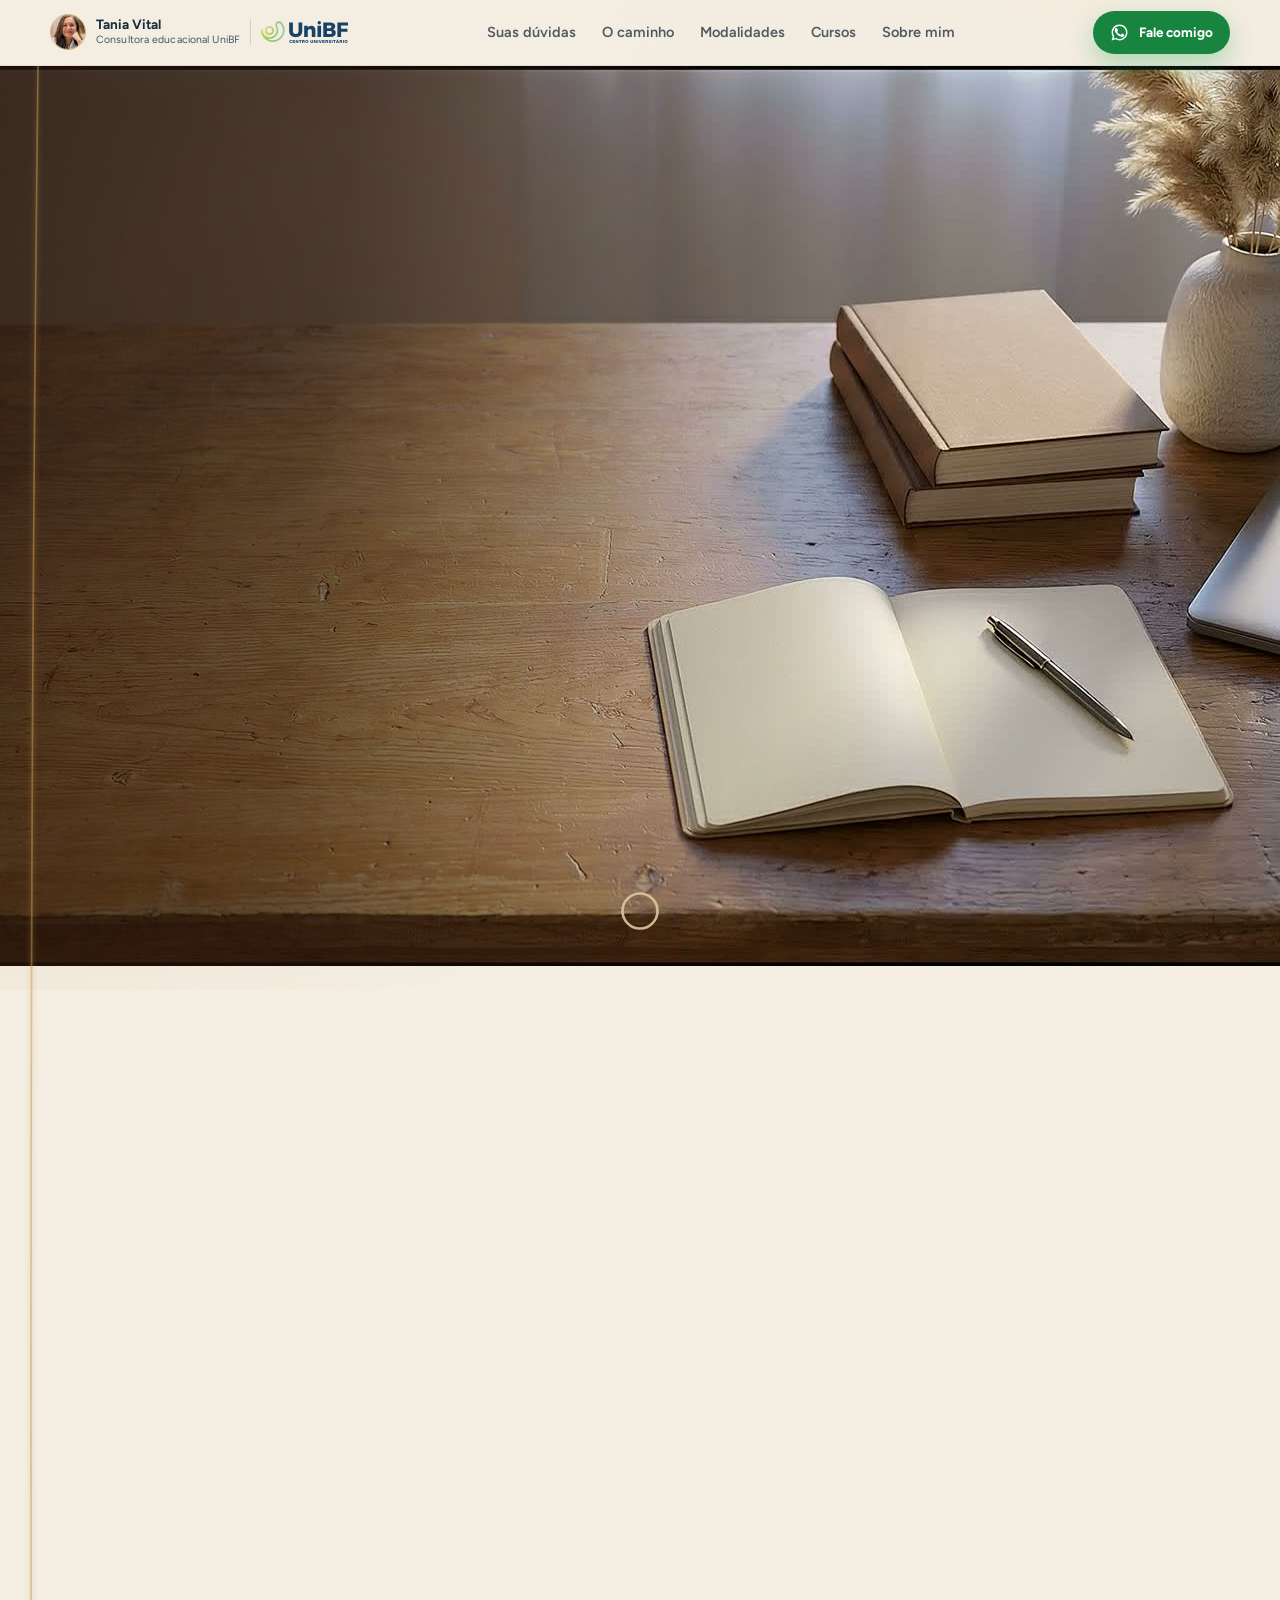
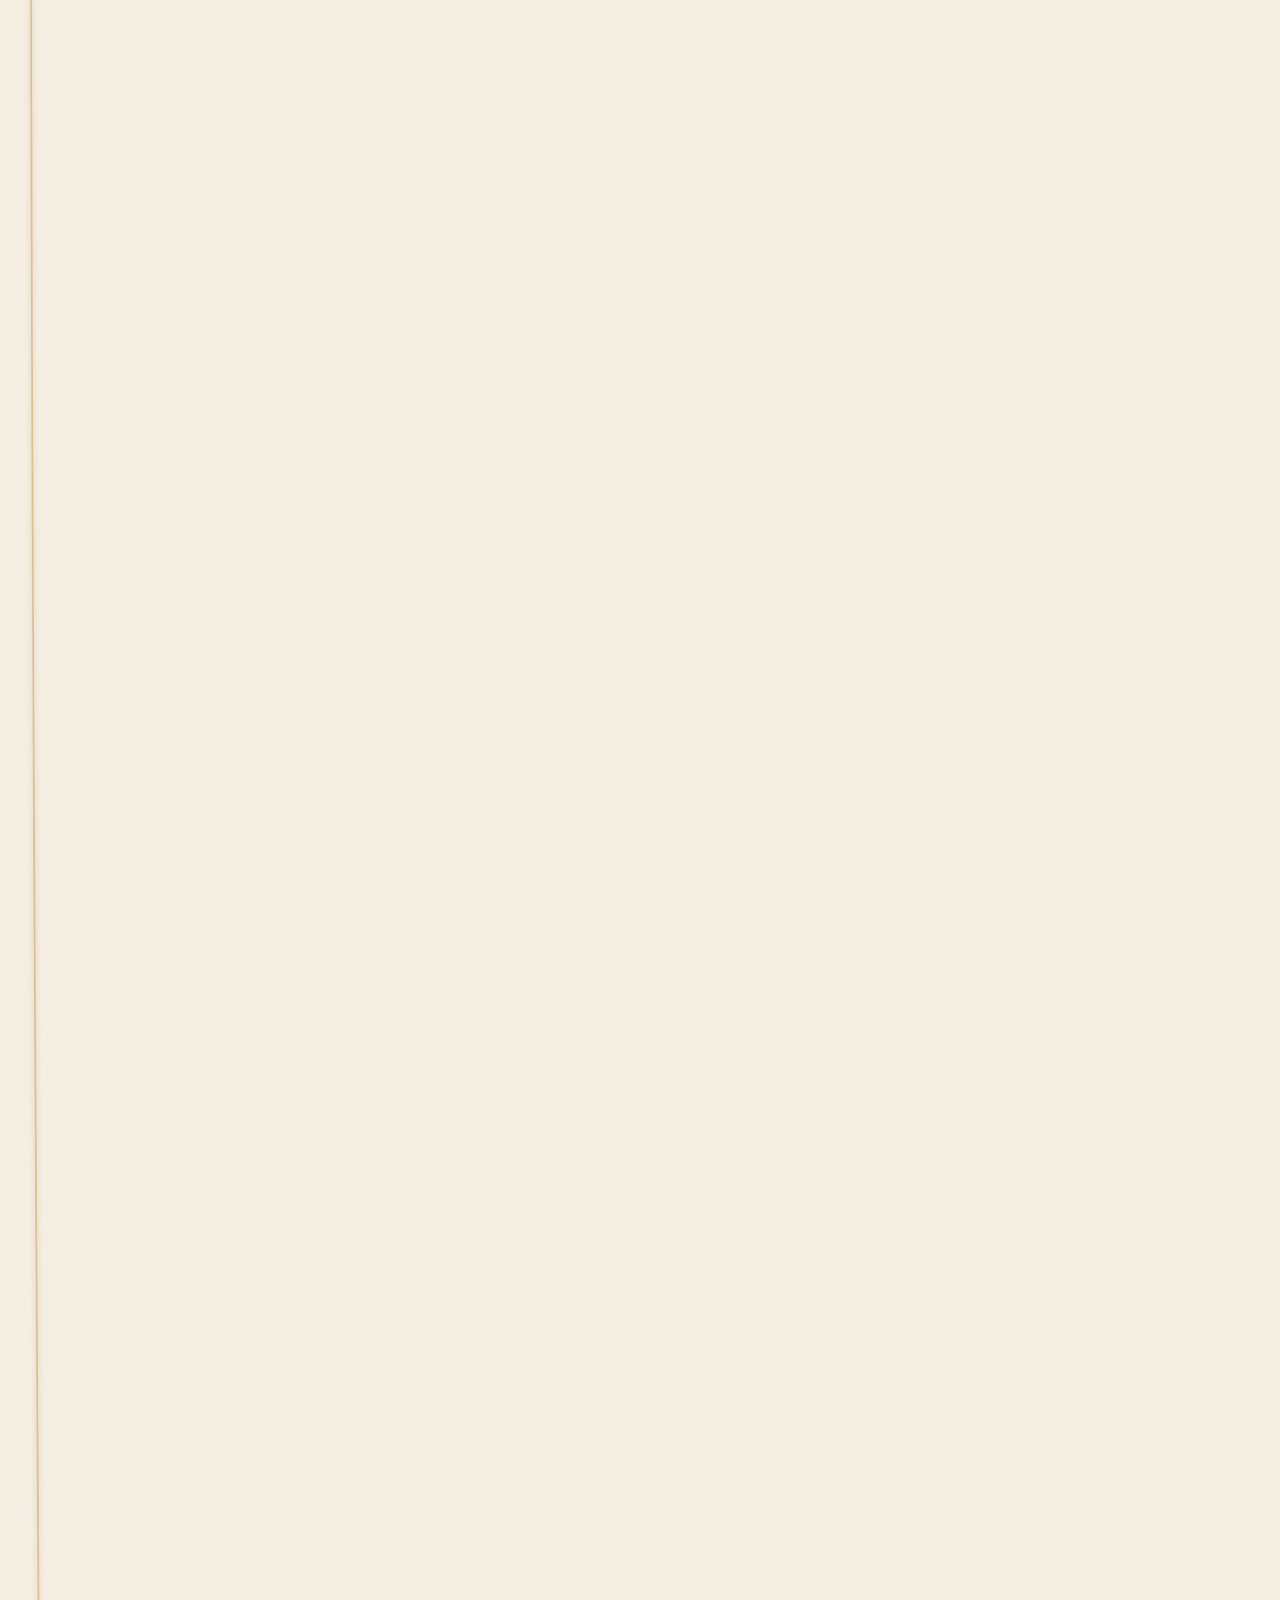
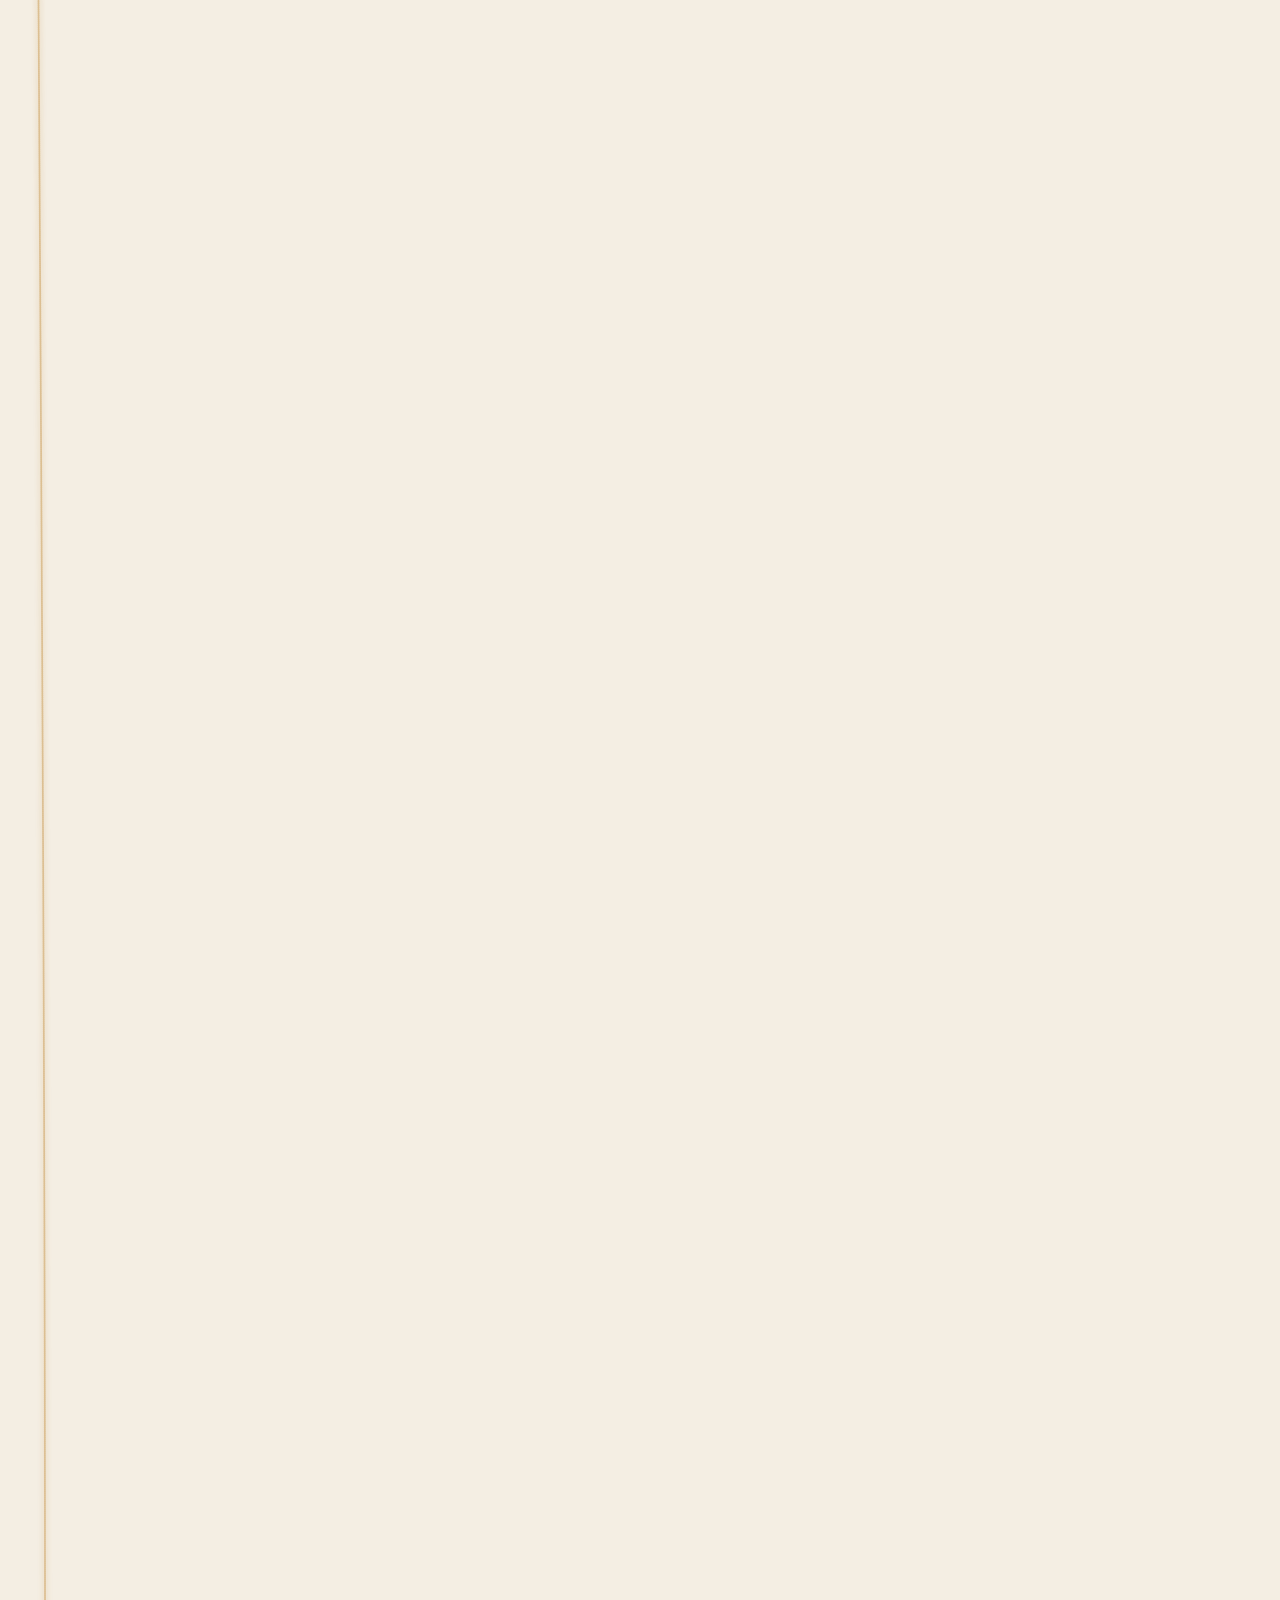
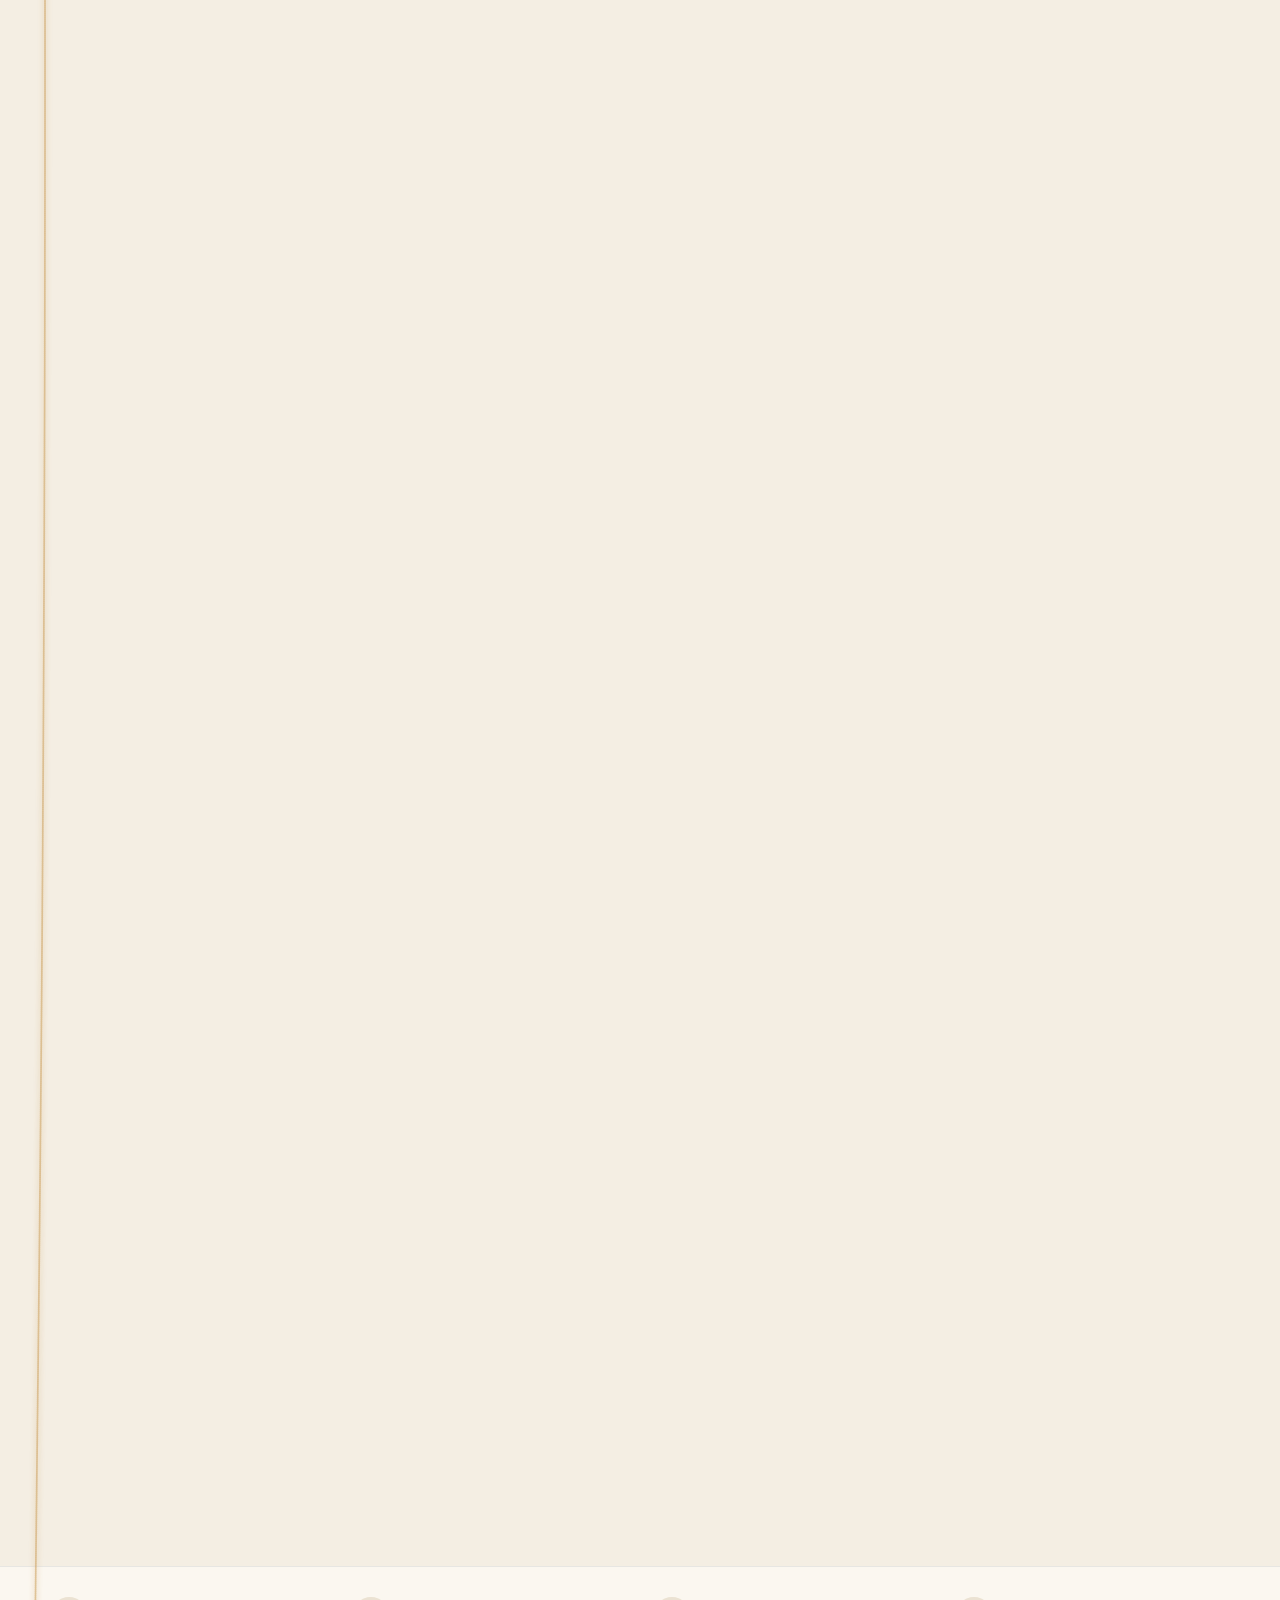
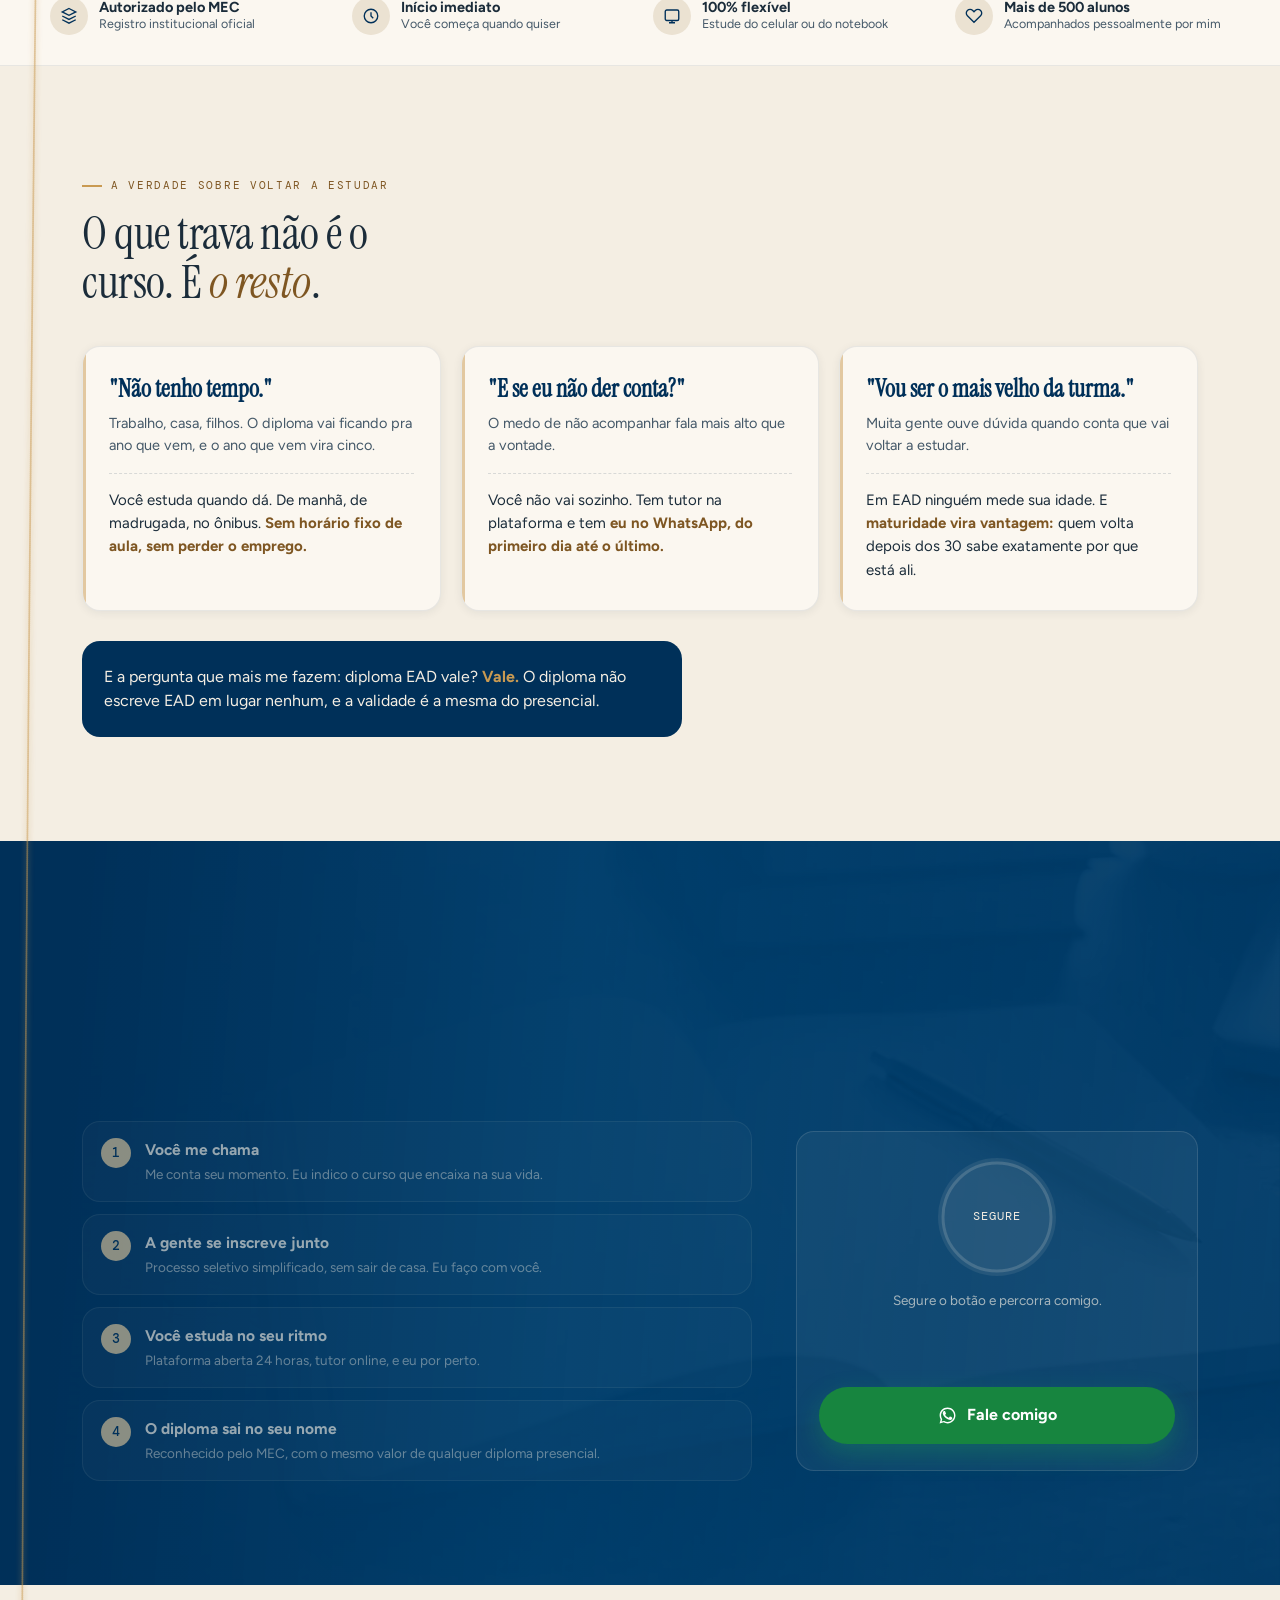
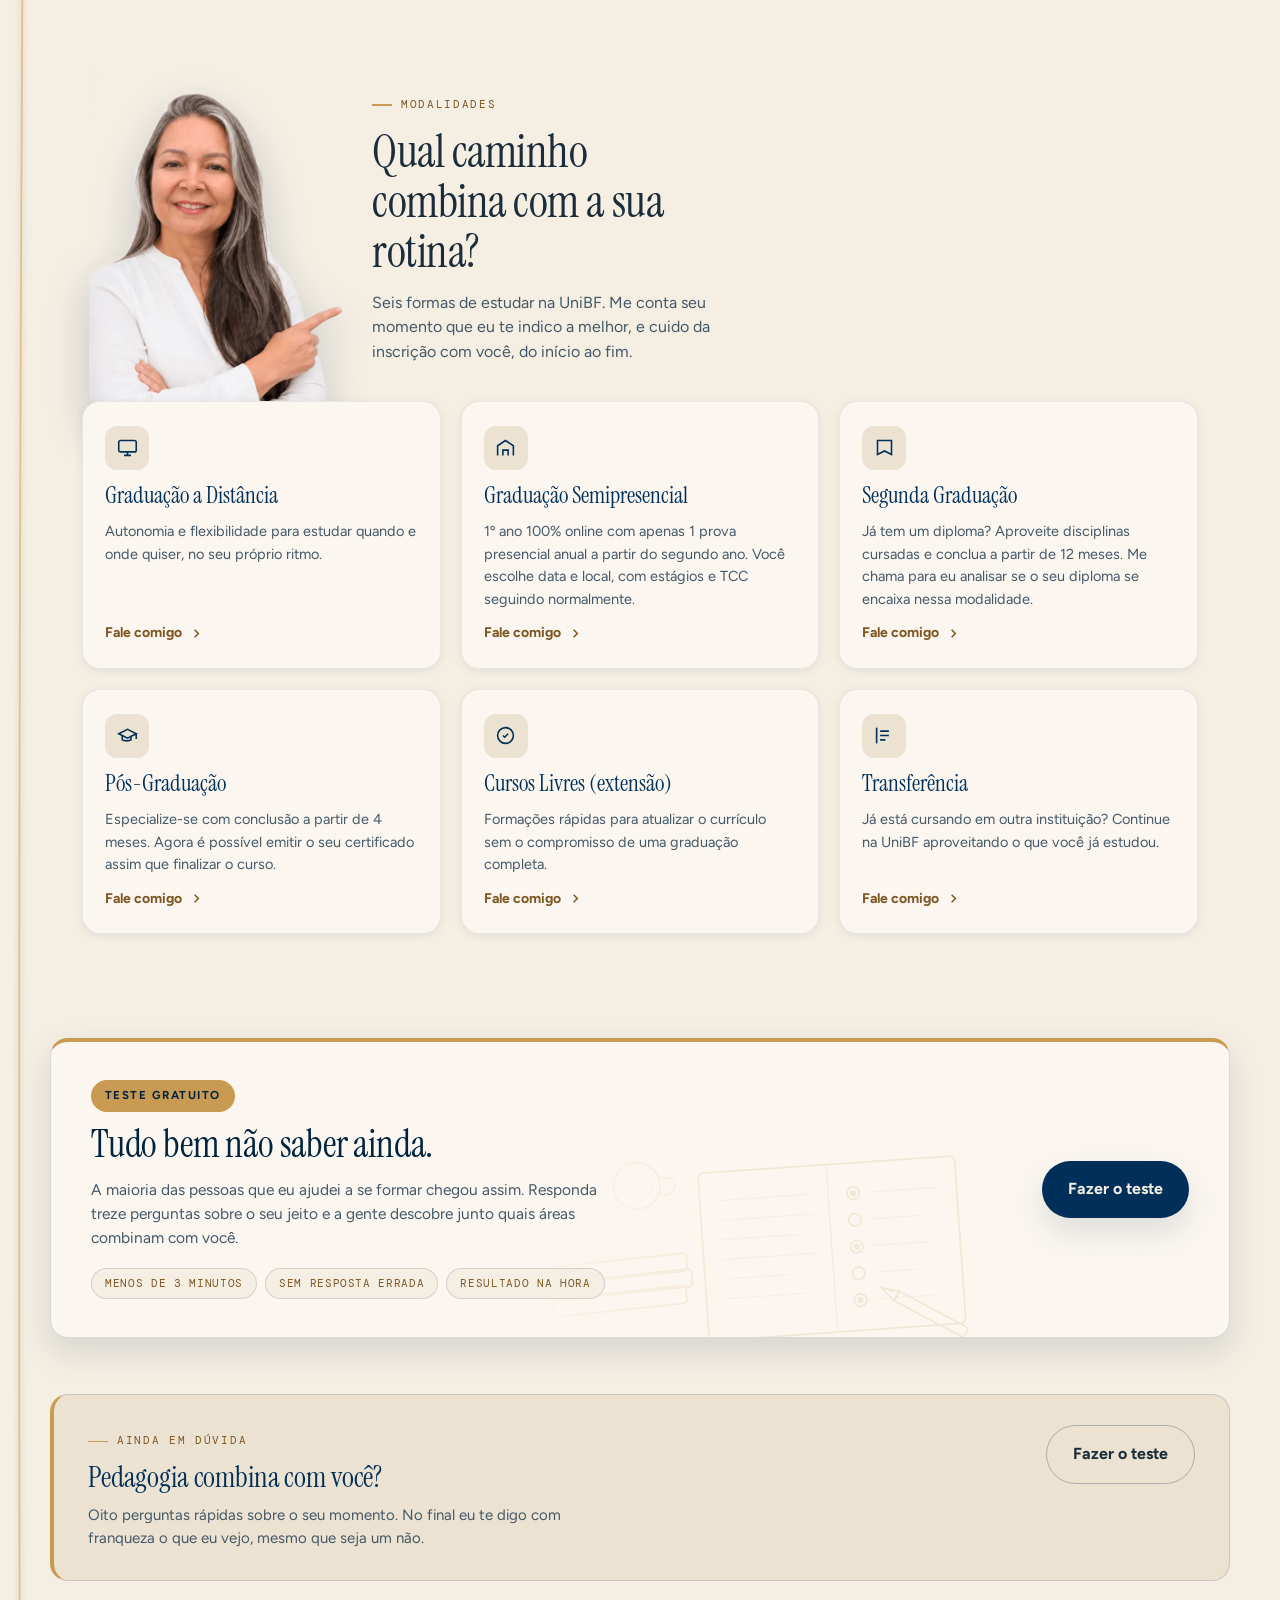
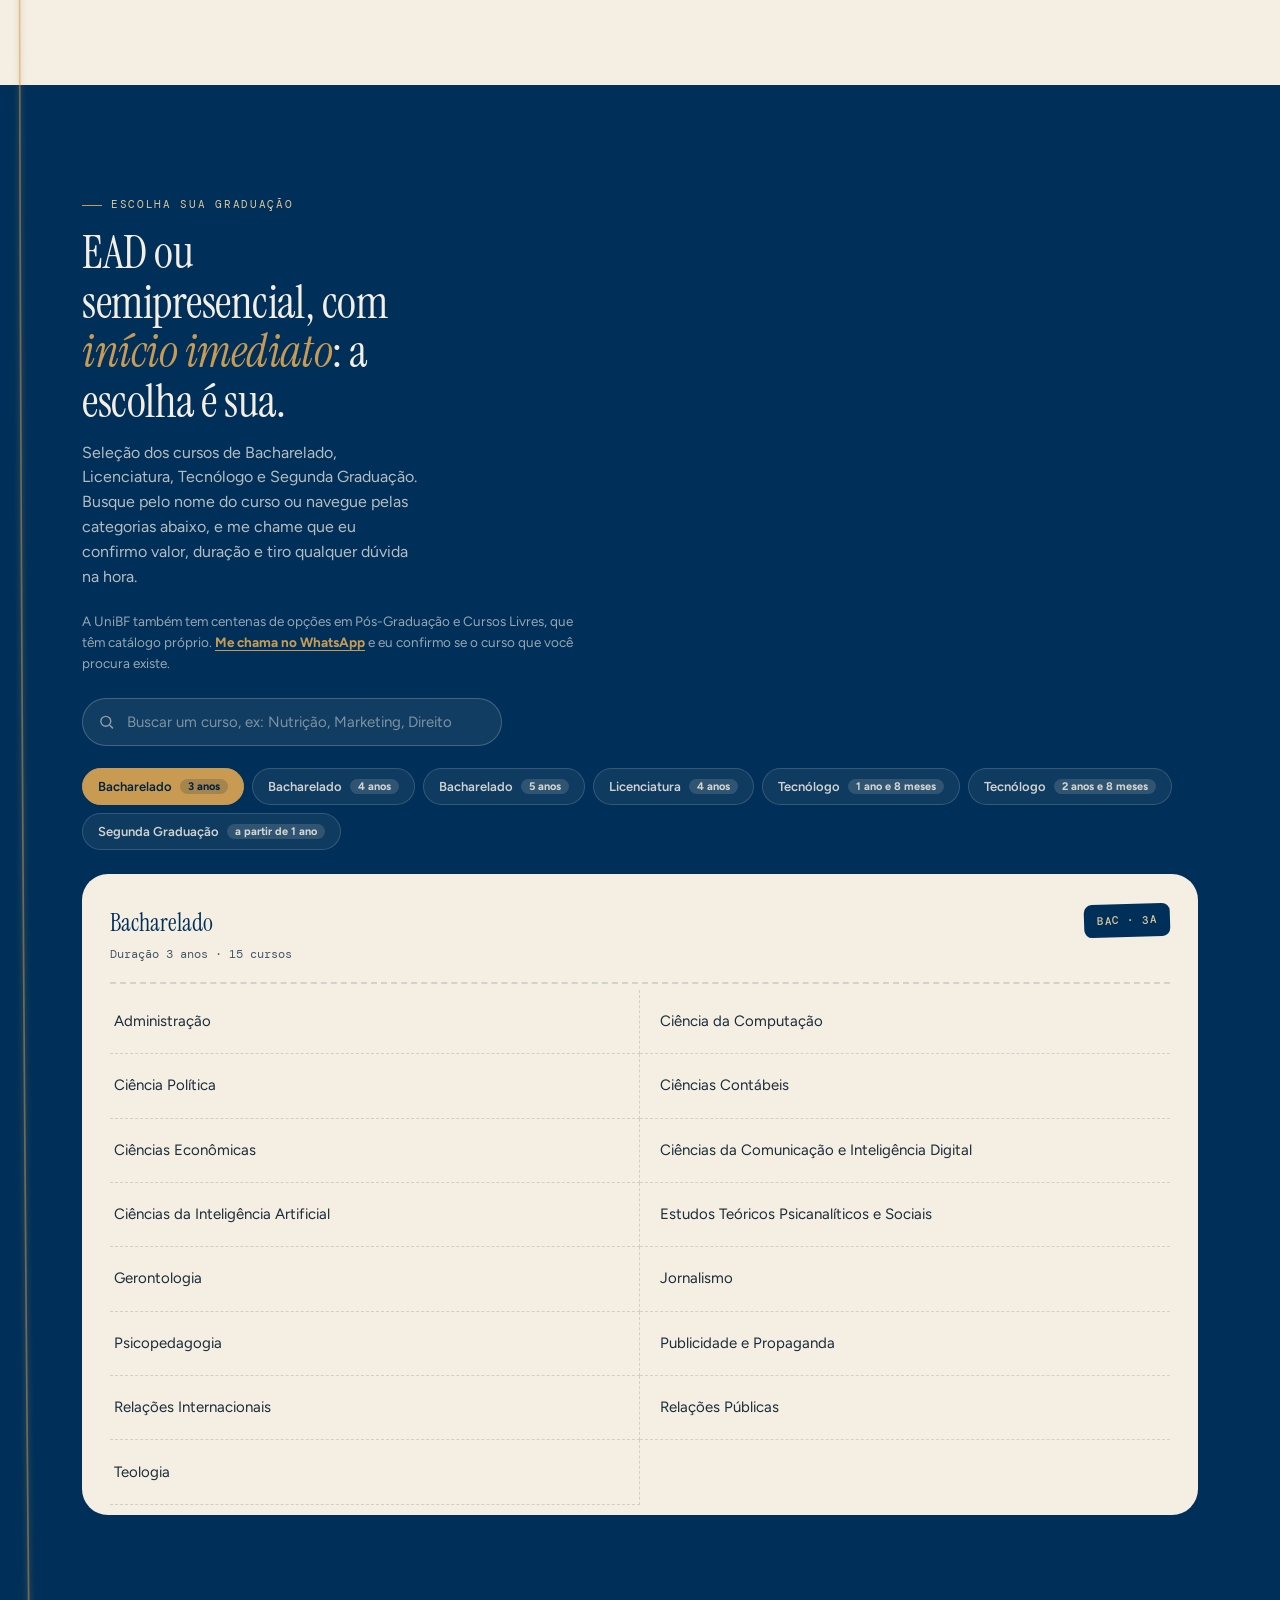
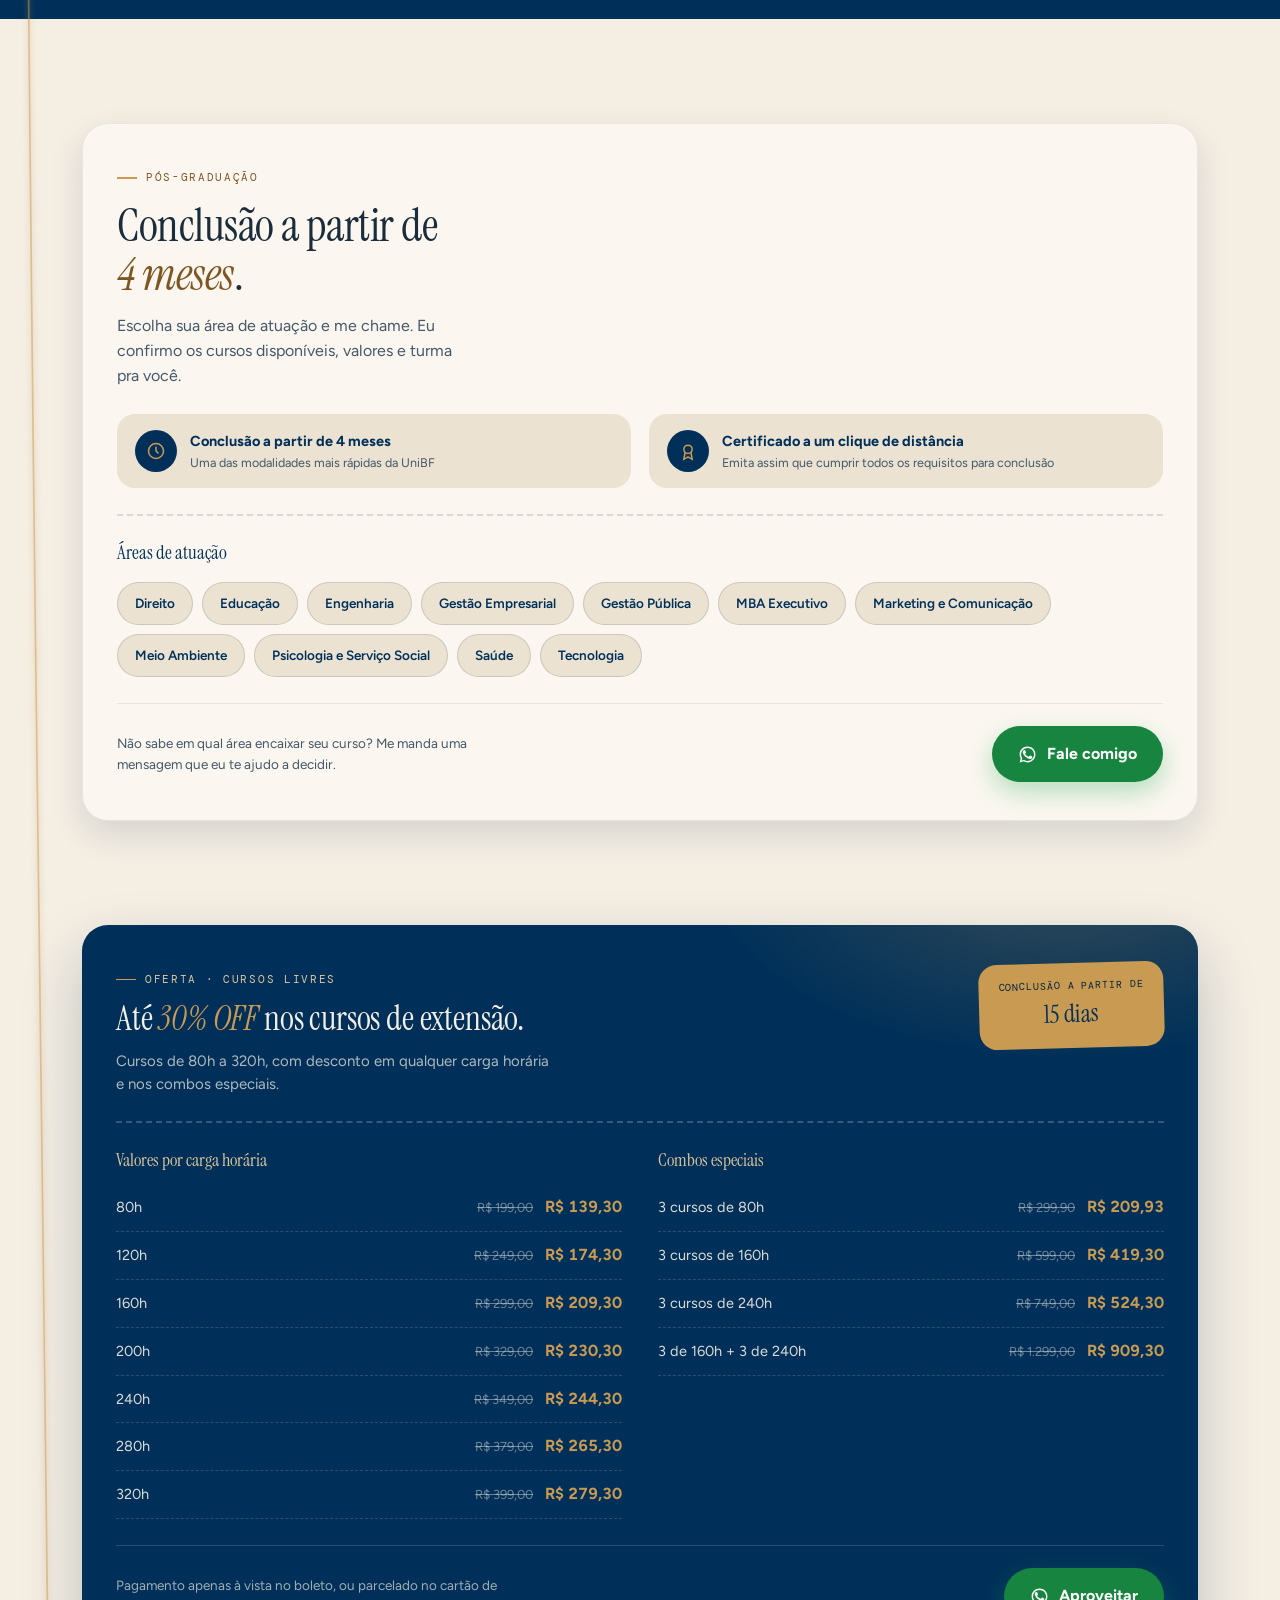
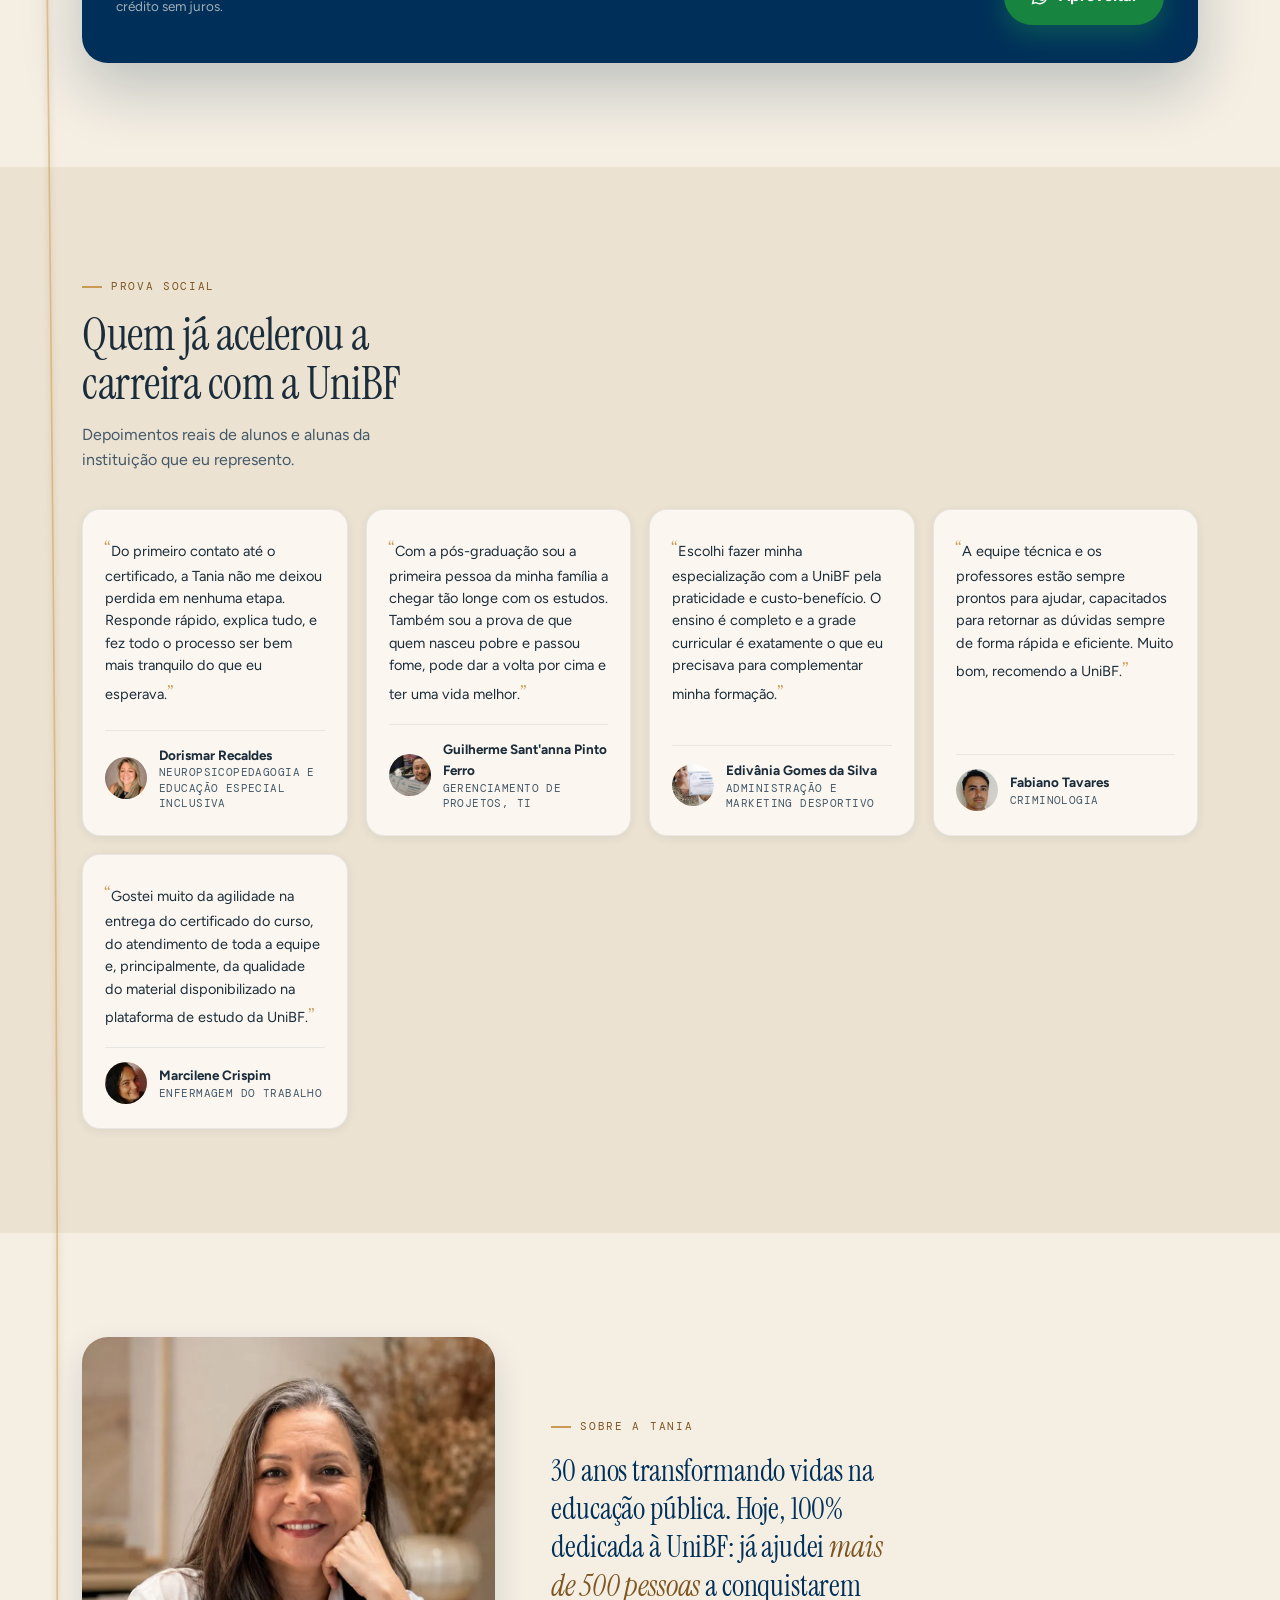
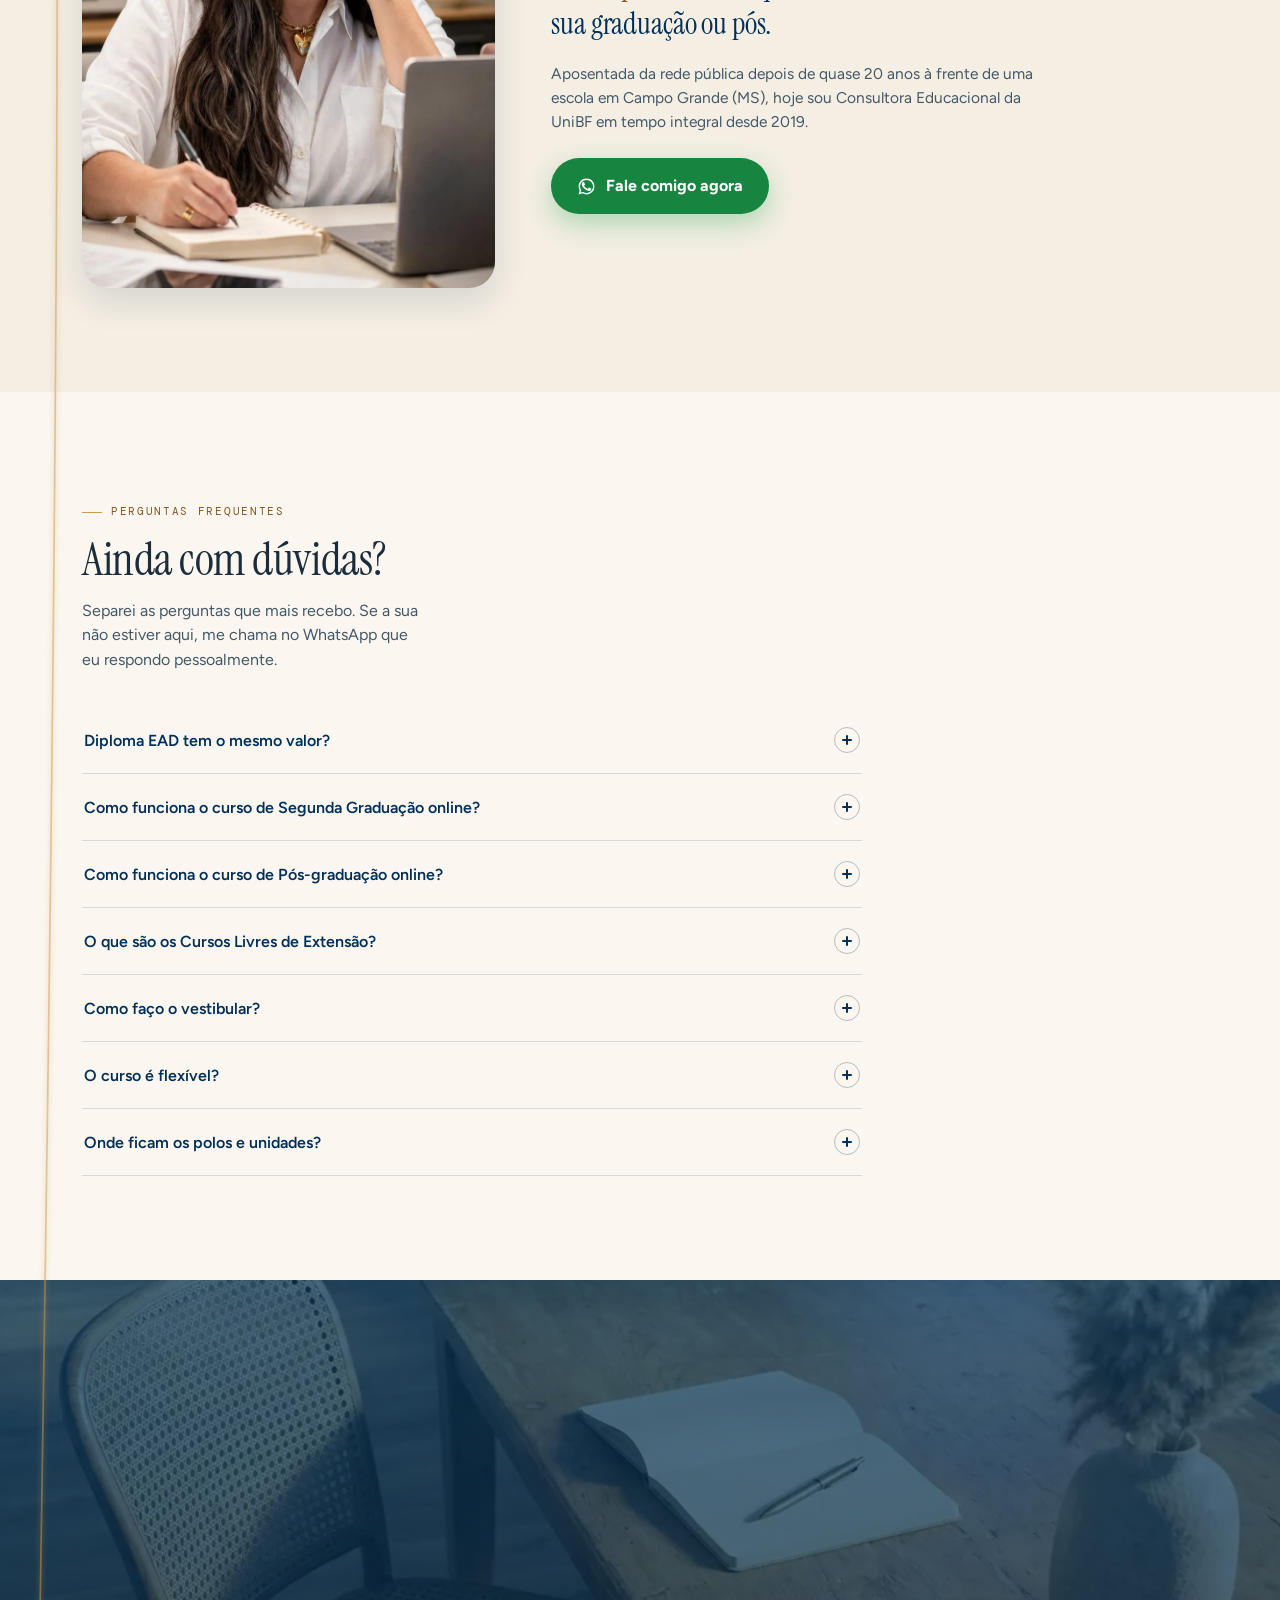
==== commit c5d47219: "Tres avisos de que a tira de abas rola Medido: 1390px de conteudo em 360px de tela, 1030px escondido" ====
--- a/index.html
+++ b/index.html
@@ -350,6 +350,9 @@
         <input type="search" id="catSearch" placeholder="Buscar um curso, ex: Nutrição, Marketing, Direito" aria-label="Buscar curso" autocomplete="off" />
       </div>
 
+      <p class="cat__dica" id="catDica" hidden aria-hidden="true">Arraste para o lado e veja todas
+        <svg viewBox="0 0 24 24" aria-hidden="true"><path d="M5 12h13M13 6l6 6-6 6"/></svg>
+      </p>
       <div class="cat__tabs" id="catTabs"></div>
       <div class="ticket" id="ticket"></div>
     </div>
--- a/assets/css/style.css
+++ b/assets/css/style.css
@@ -632,10 +632,30 @@
 /* As 7 abas quebravam em quatro linhas no celular e ocupavam 307px, jogando
    o resultado para baixo da dobra. Viram uma tira que rola de lado, com
    sangria ate a borda: uma aba cortada na direita e o aviso de que ha mais. */
+/* Aviso escrito, porque 74% da tira fica fora da tela e nem todo mundo
+   reconhece o padrao de arrastar. Some assim que a pessoa arrasta, e nem
+   aparece em tela grande, onde as abas cabem todas. */
+.cat__dica{display:flex;align-items:center;gap:7px;margin:0 0 9px;
+  font-family:"DM Mono",monospace;font-size:11px;letter-spacing:.1em;text-transform:uppercase;
+  color:var(--brass-soft);transition:opacity .3s var(--ease)}
+.cat__dica svg{width:15px;height:15px;stroke:var(--brass);fill:none;stroke-width:2;
+  stroke-linecap:round;stroke-linejoin:round;animation:dicaVaiVem 1.8s var(--ease) infinite}
+.cat__dica.sumiu{opacity:0;pointer-events:none}
+@keyframes dicaVaiVem{0%,100%{transform:translateX(0)}50%{transform:translateX(4px)}}
+
 .cat__tabs{display:flex;flex-wrap:nowrap;gap:8px;margin-bottom:24px;
   overflow-x:auto;overscroll-behavior-x:contain;-webkit-overflow-scrolling:touch;
   scroll-snap-type:x proximity;scrollbar-width:none;
-  margin-inline:-20px;padding:2px 20px}
+  margin-inline:-20px;padding:2px 20px;
+  /* sem isto o encaixe alinha a primeira aba ignorando o respiro lateral,
+     e a tira nasce em 20px em vez de zero, acendendo a sombra da esquerda */
+  scroll-padding-inline:20px;
+  /* desbotado nas pontas, ligado pelo JS so no lado que tem mais aba */
+  --fl:0px;--fr:0px;
+  -webkit-mask-image:linear-gradient(90deg,transparent 0,#000 var(--fl),#000 calc(100% - var(--fr)),transparent 100%);
+          mask-image:linear-gradient(90deg,transparent 0,#000 var(--fl),#000 calc(100% - var(--fr)),transparent 100%)}
+.cat__tabs.tem-esq{--fl:36px}
+.cat__tabs.tem-dir{--fr:36px}
 .cat__tabs::-webkit-scrollbar{display:none}
 /* A busca atravessa todas as categorias, entao durante ela as abas nao
    servem para nada e saem da frente do resultado. */
@@ -653,7 +673,9 @@
 /* Na tela grande cabem todas de uma vez, entao voltam a quebrar em linhas
    e a sangria deixa de fazer sentido. */
 @media (min-width:721px){
-  .cat__tabs{flex-wrap:wrap;overflow:visible;margin-inline:0;padding:0}
+  .cat__tabs{flex-wrap:wrap;overflow:visible;margin-inline:0;padding:0;
+    -webkit-mask-image:none;mask-image:none}
+  .cat__dica{display:none}
 }
 
 .ticket{background:var(--canvas);border-radius:var(--r-l);padding:24px 18px 8px;color:var(--ink)}
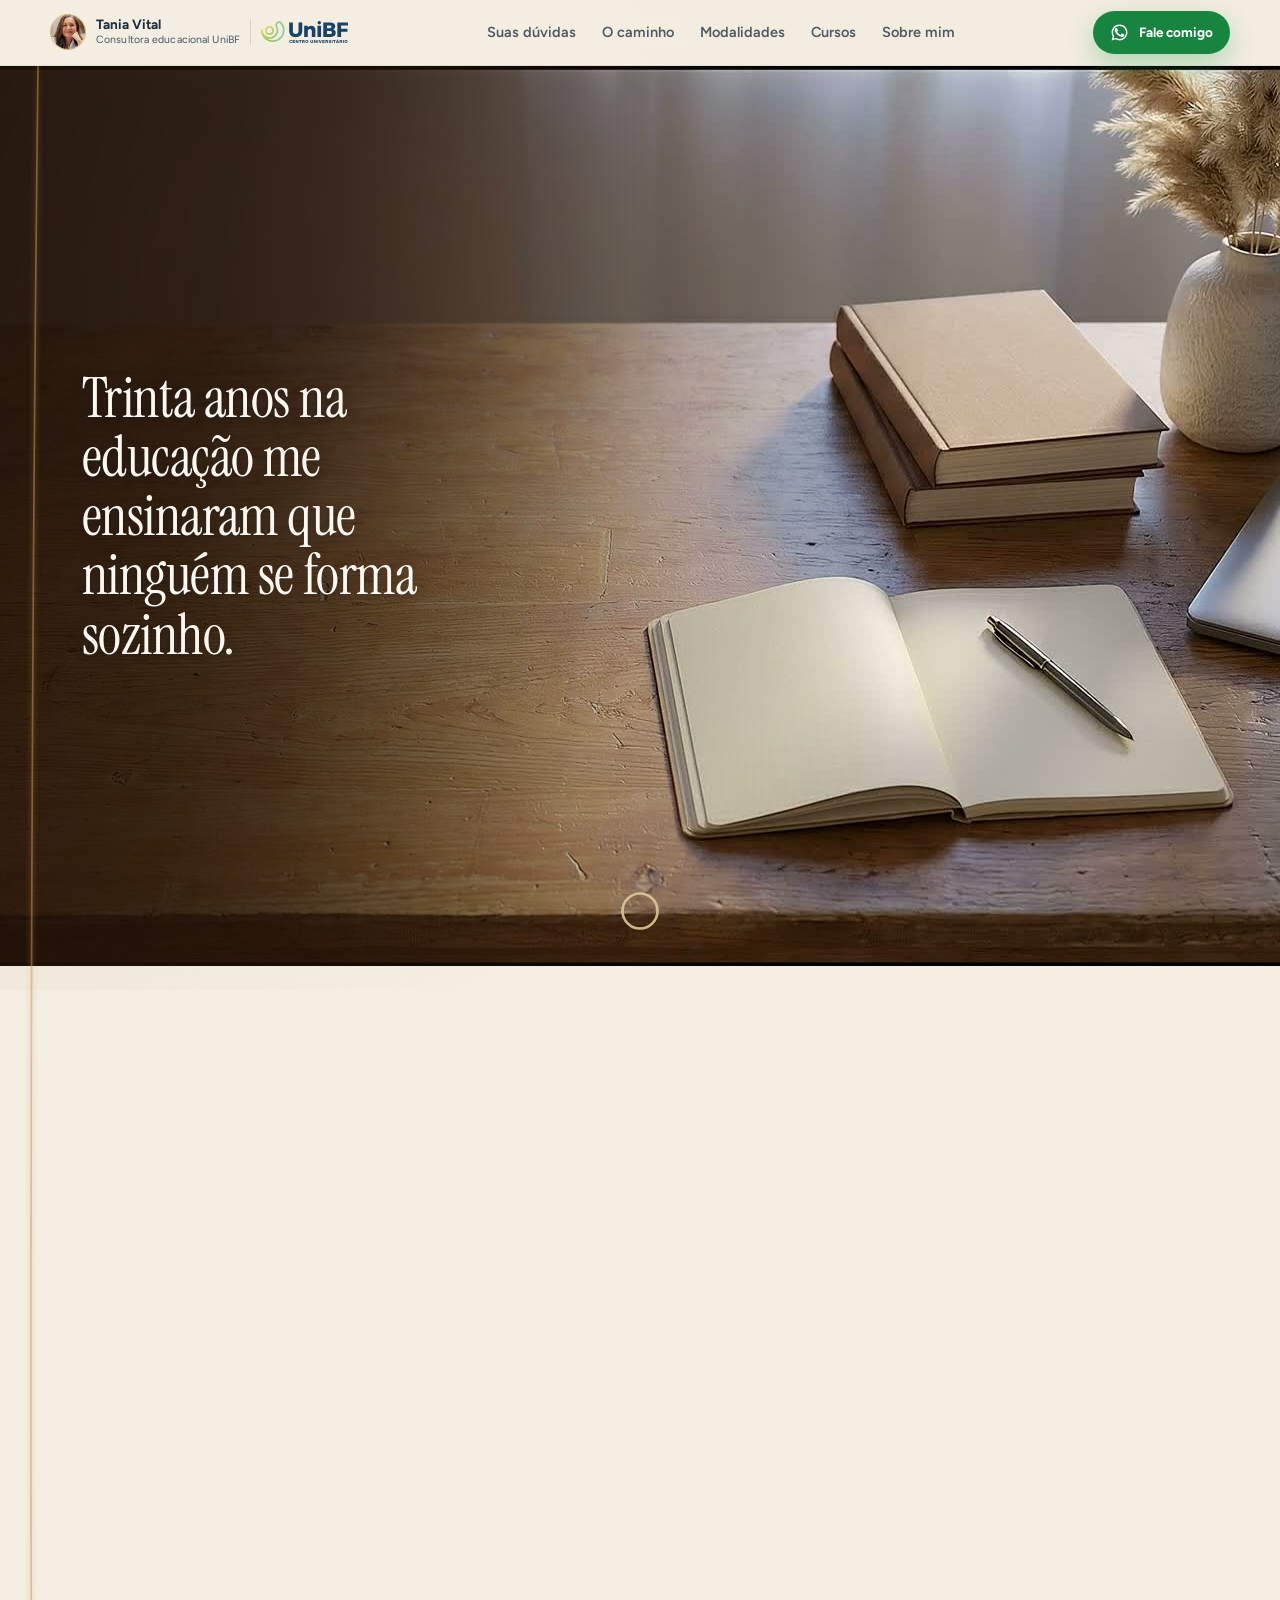
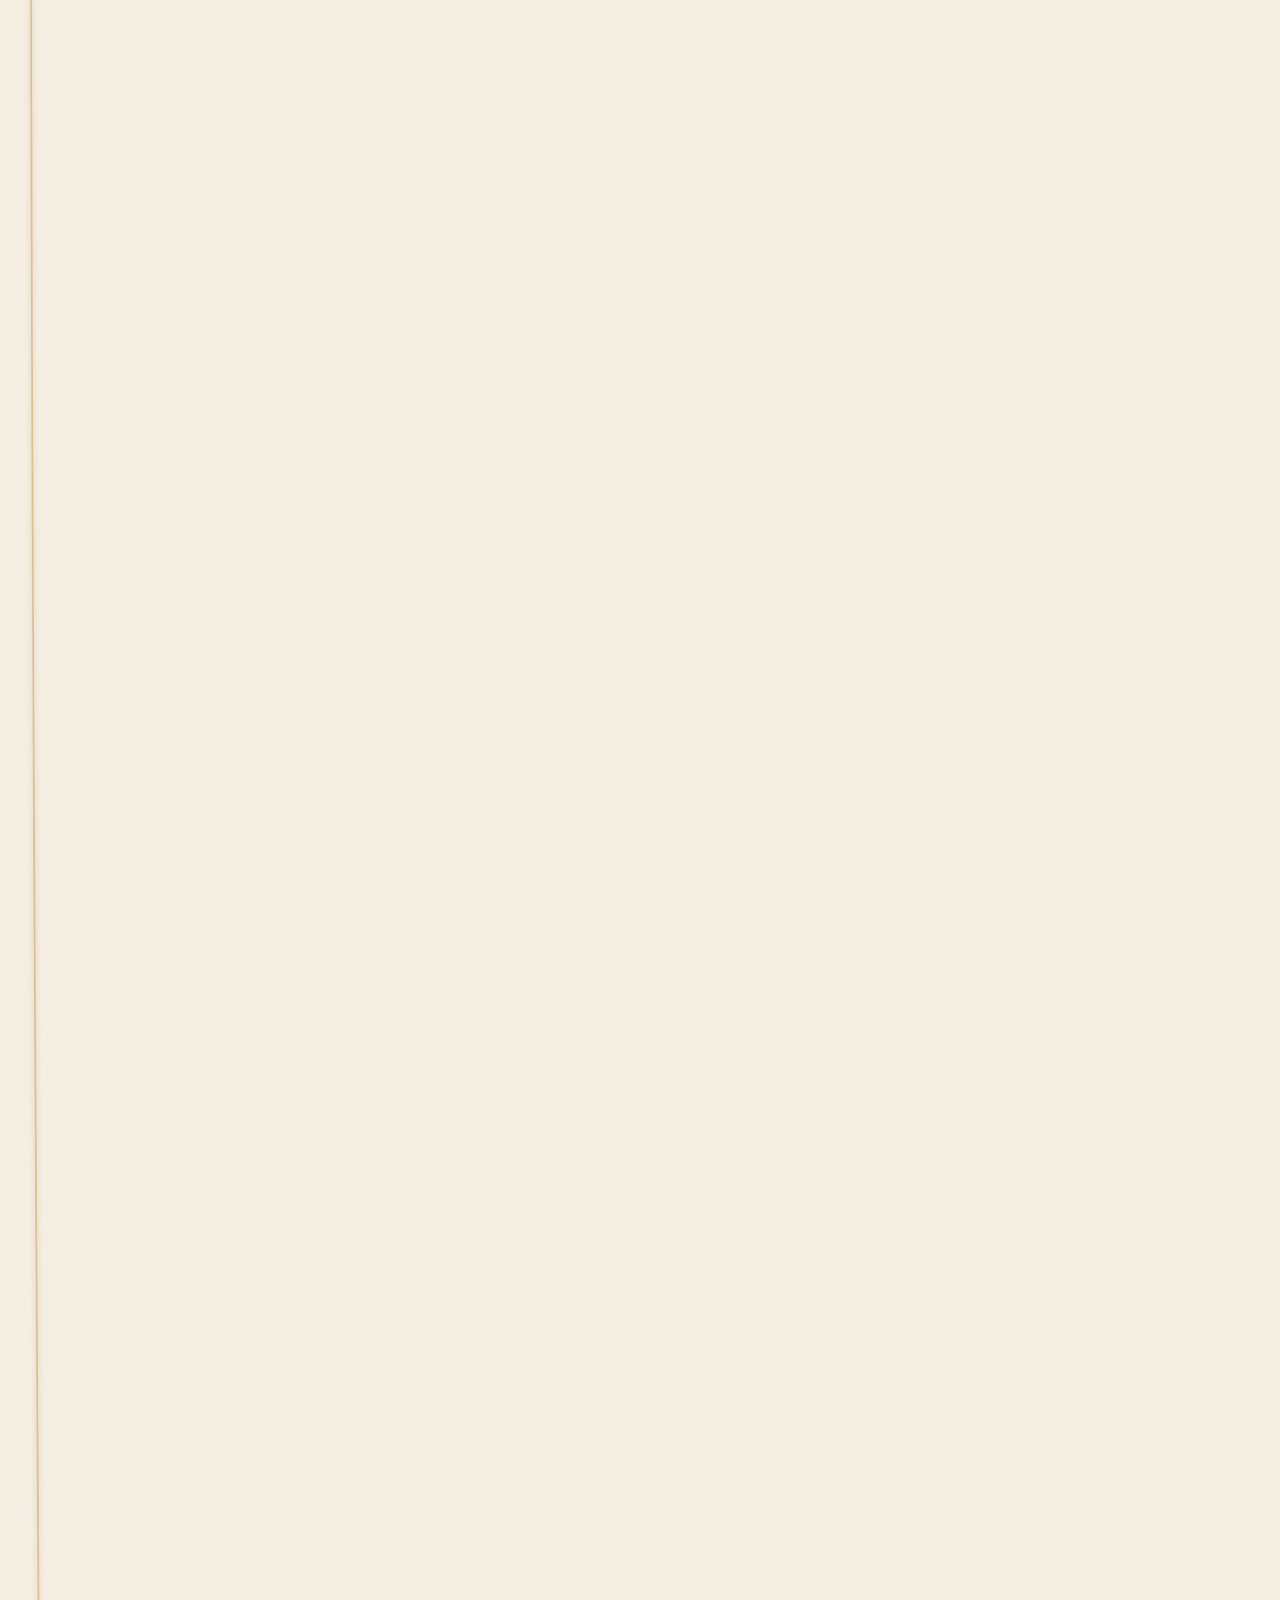
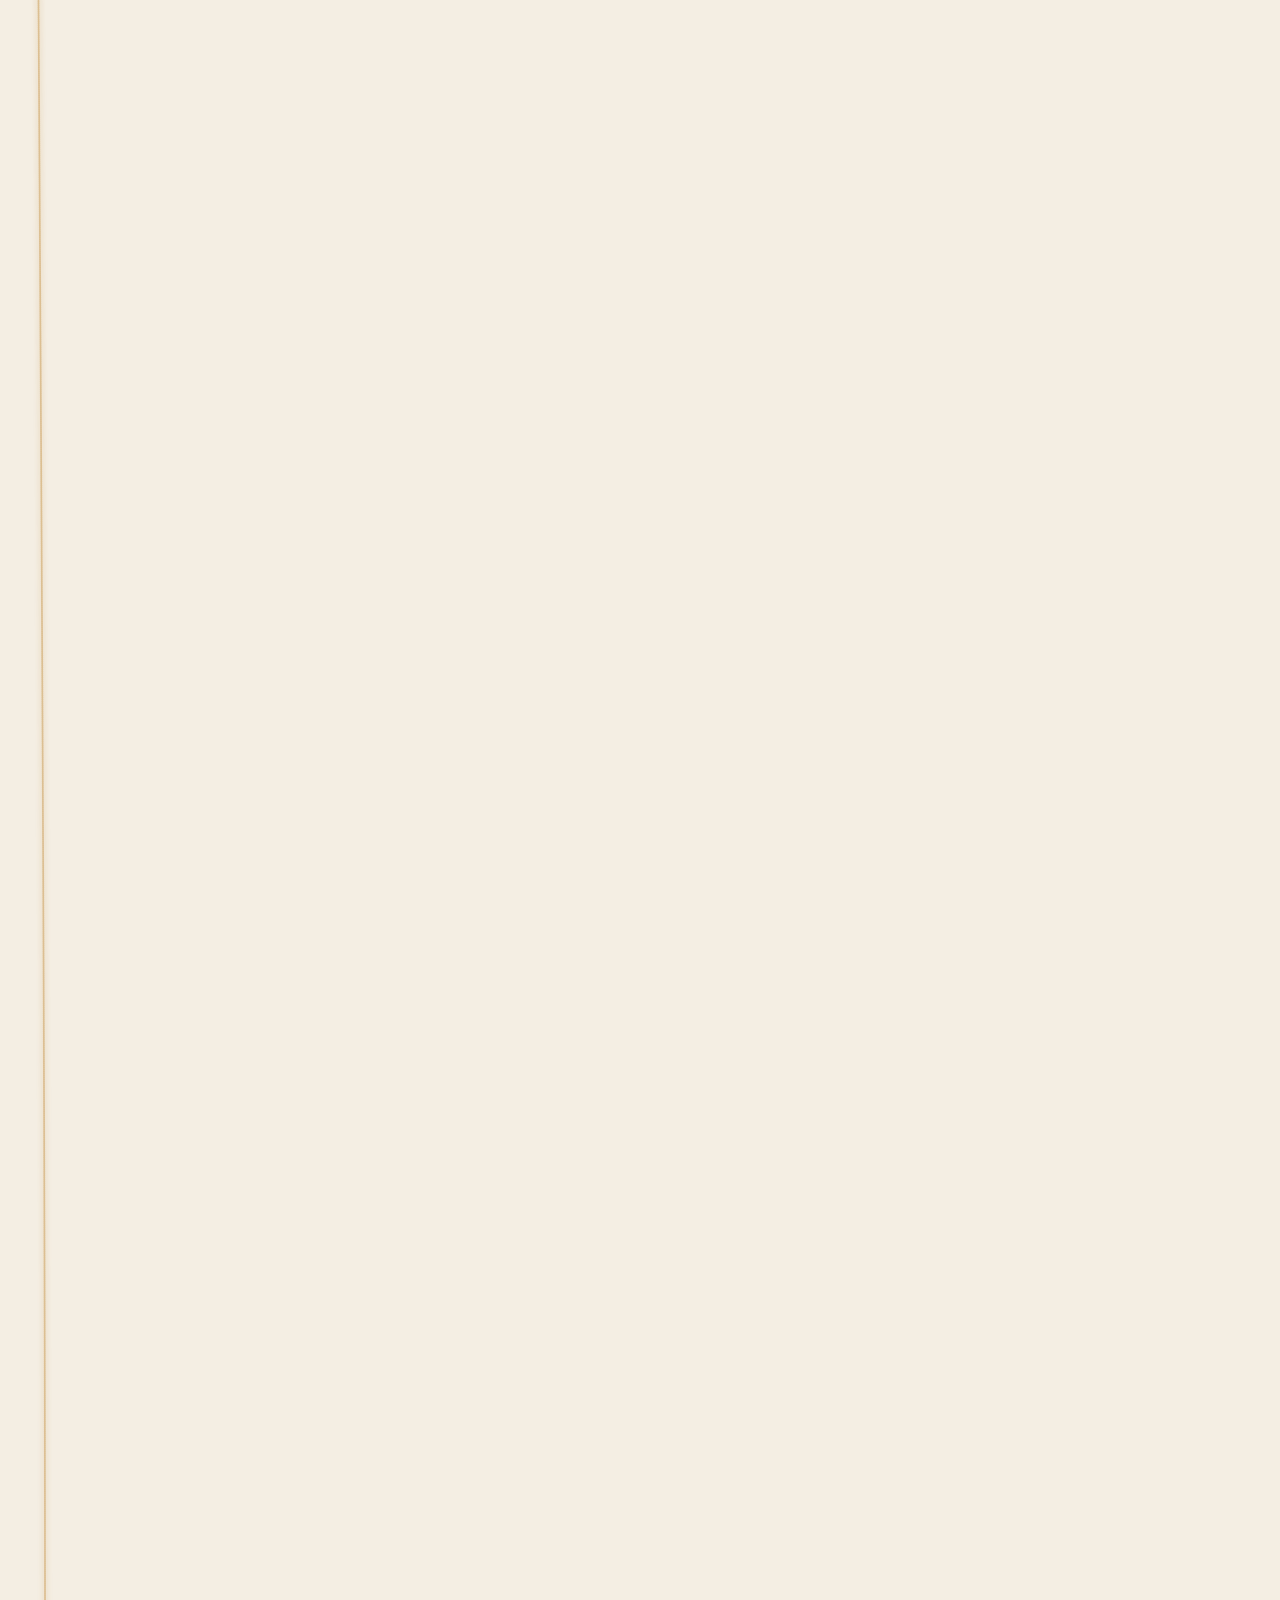
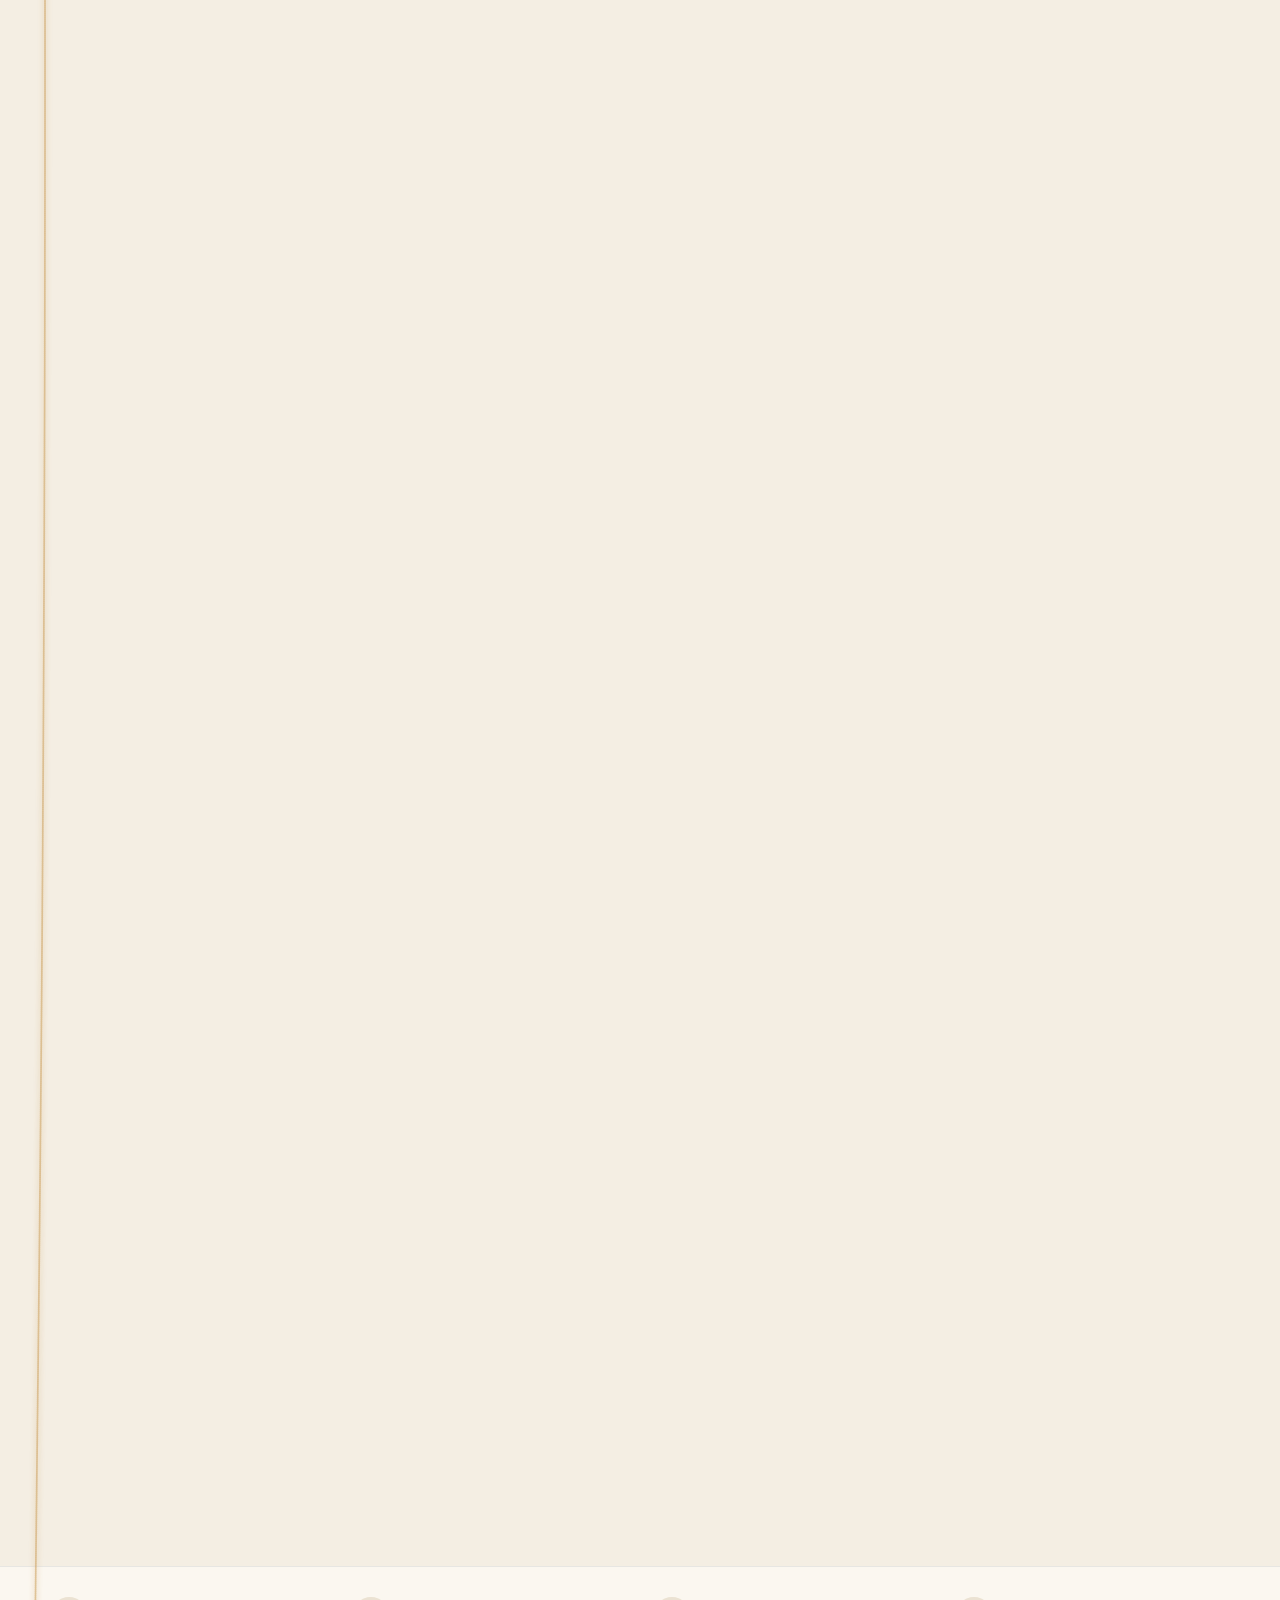
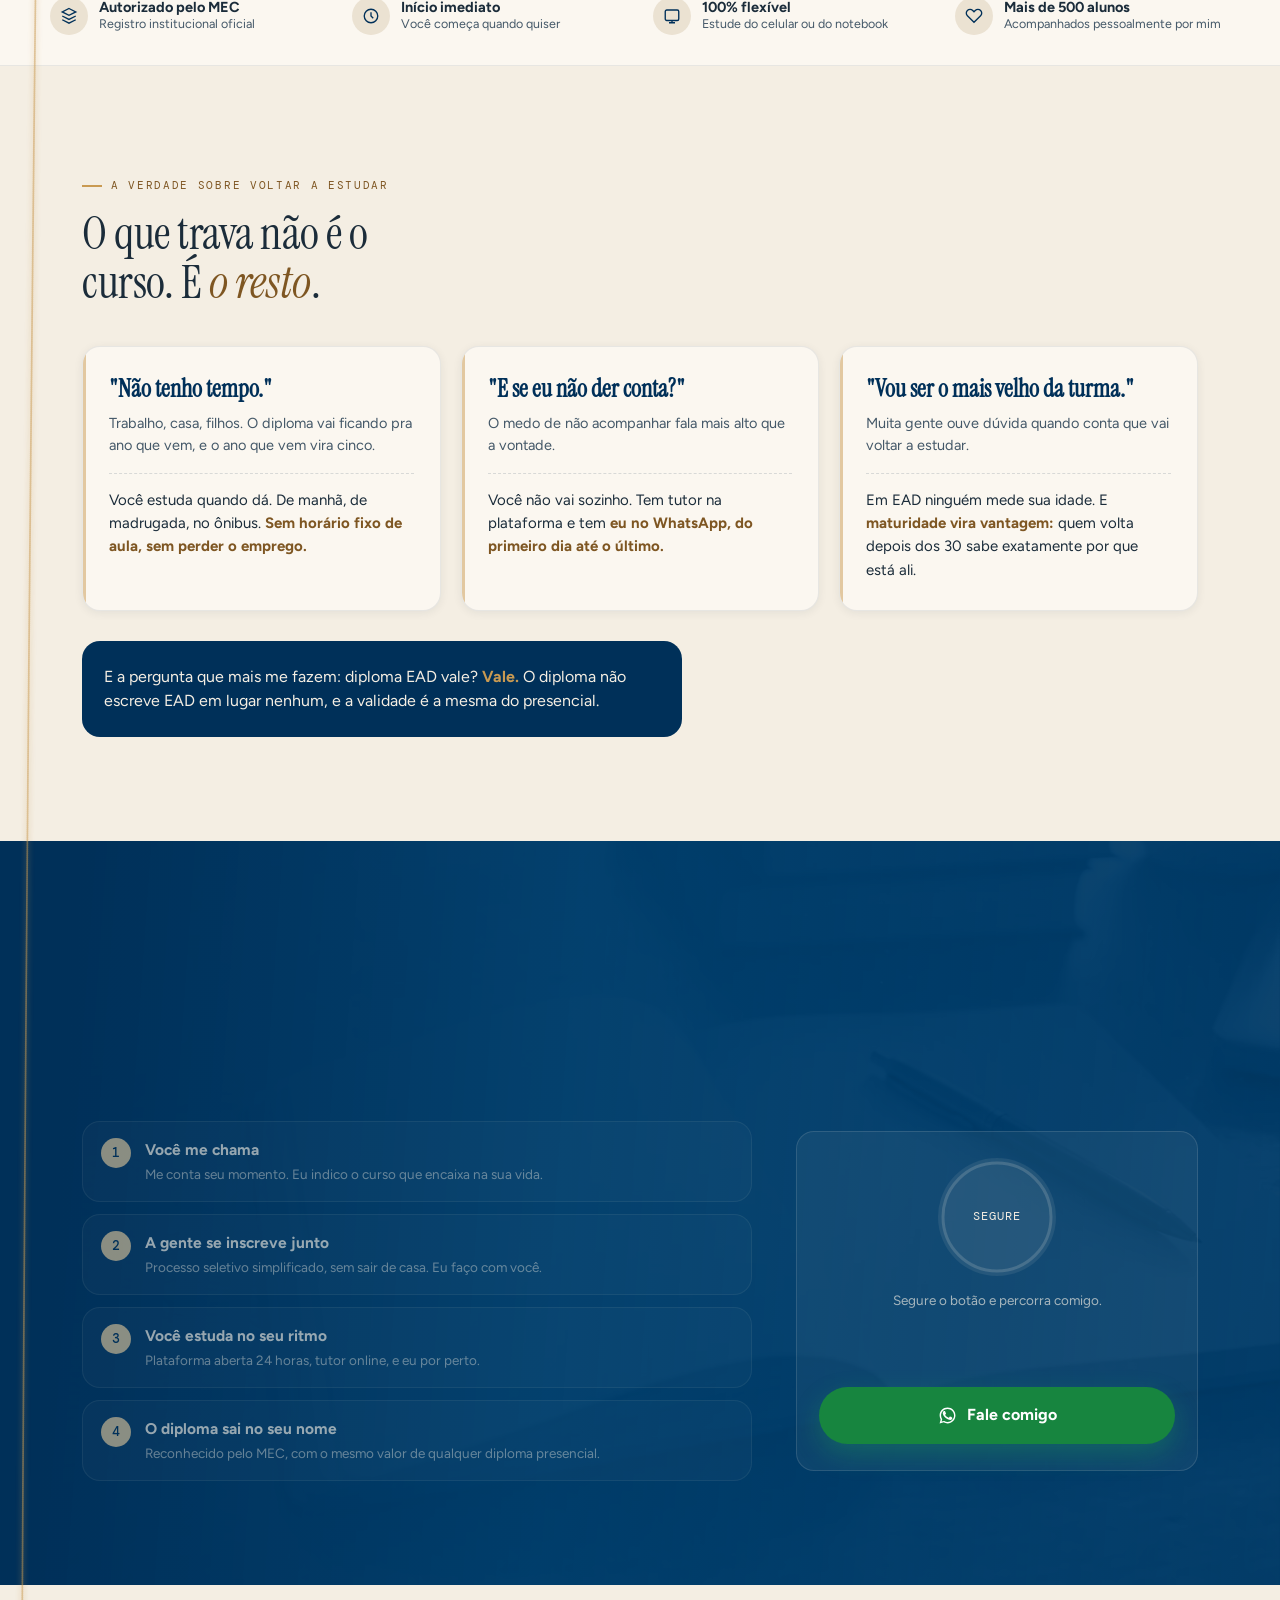
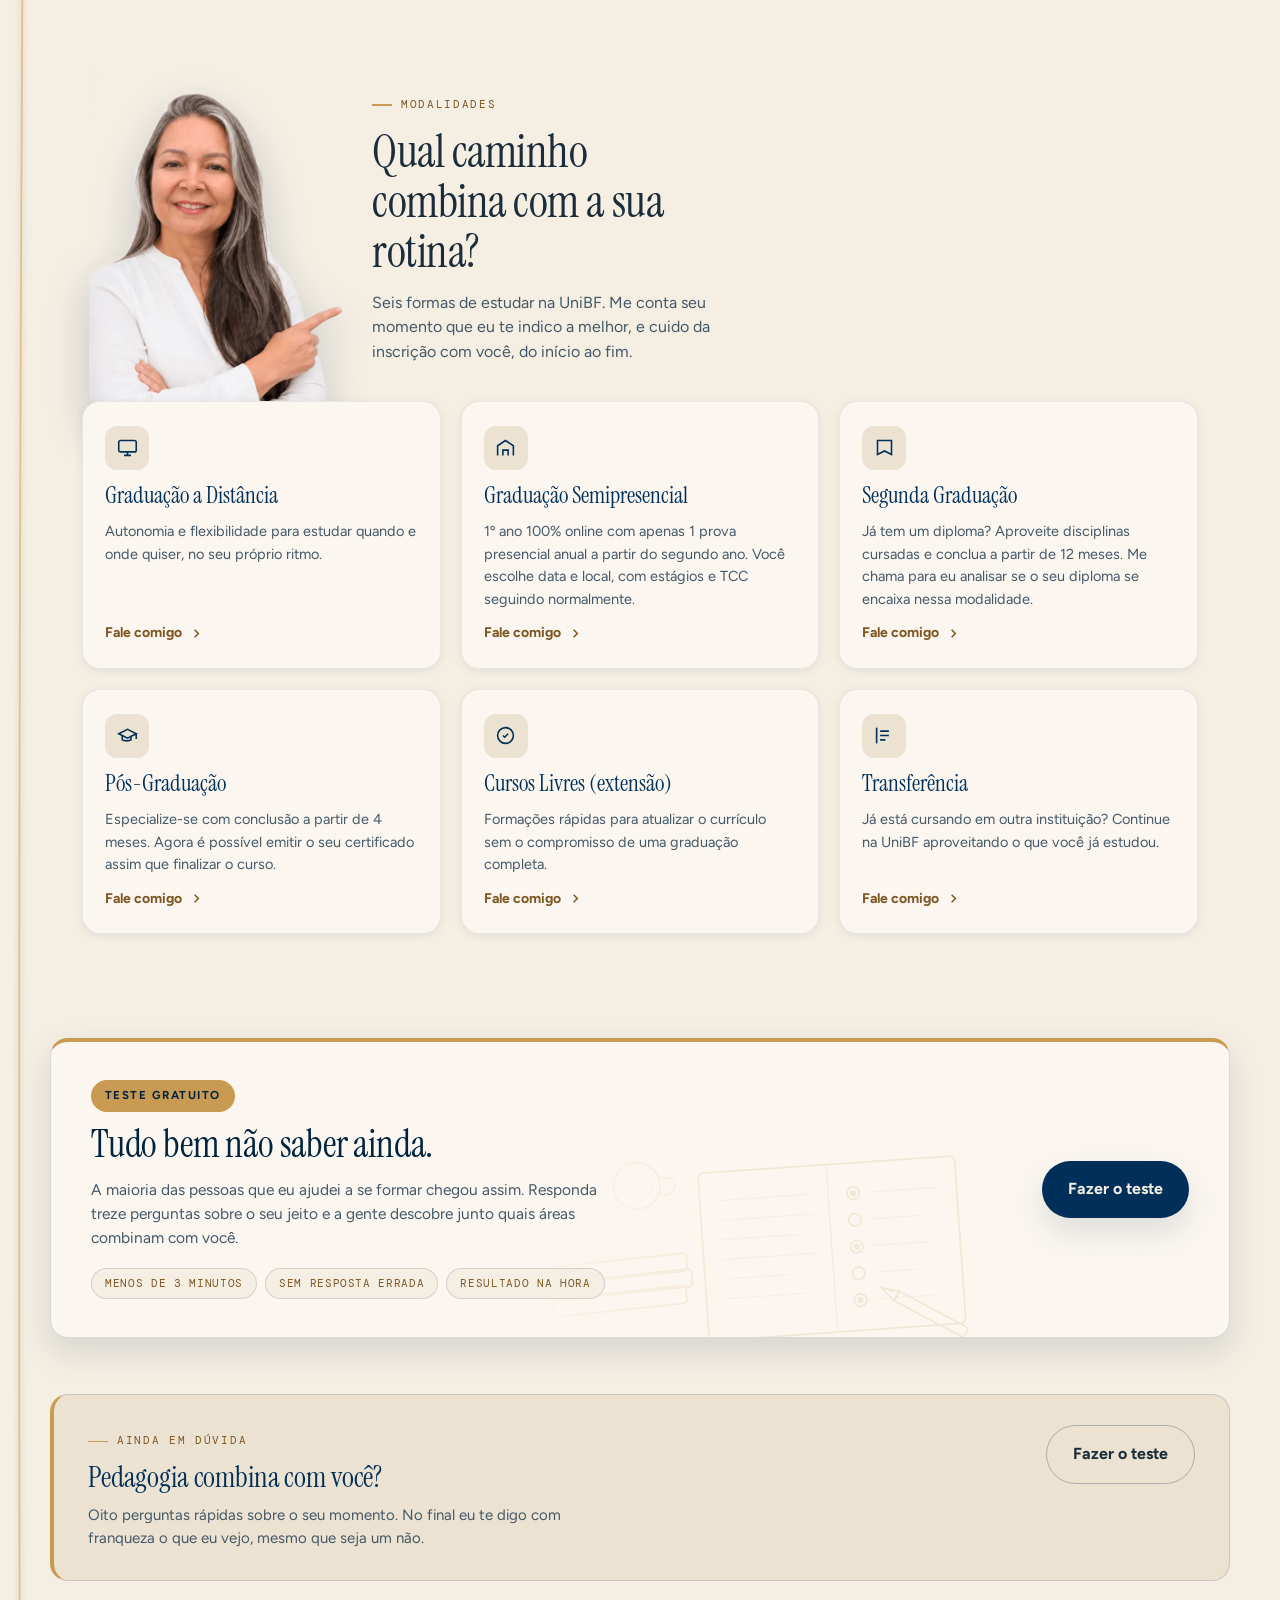
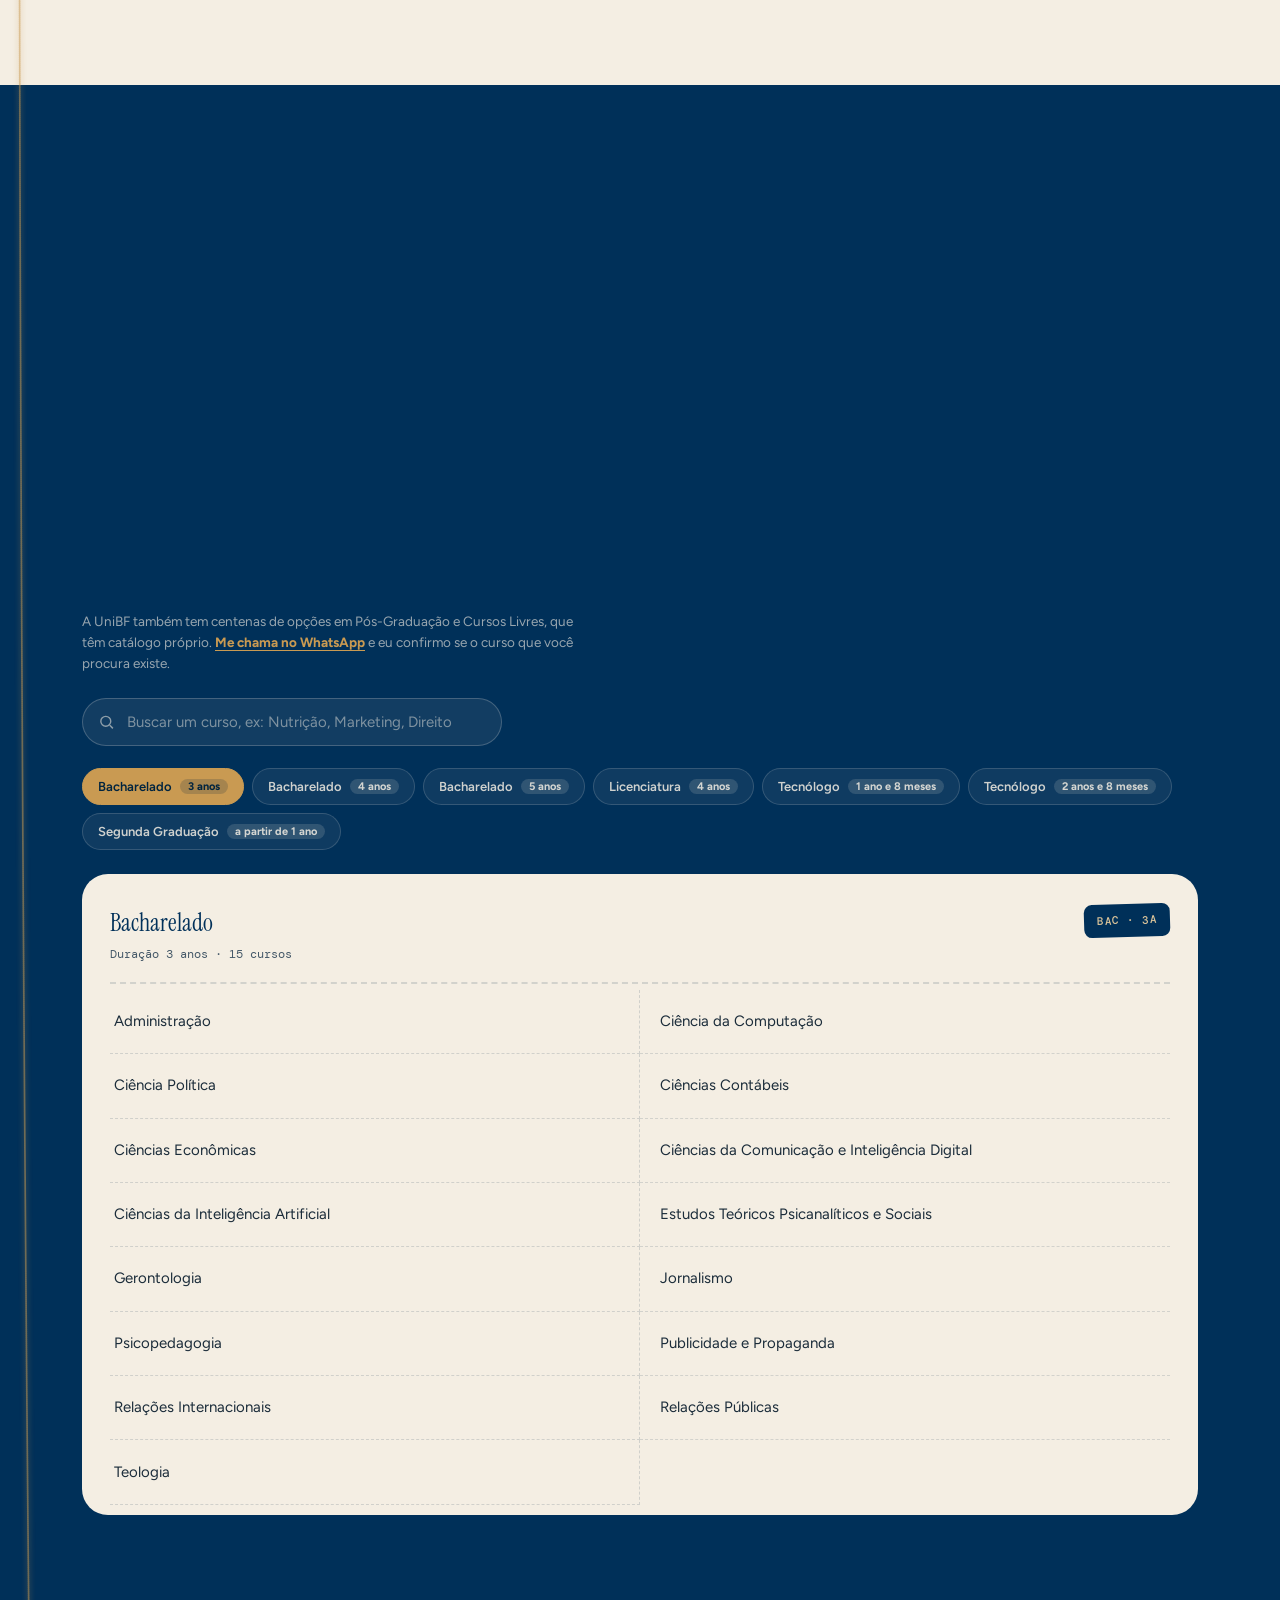
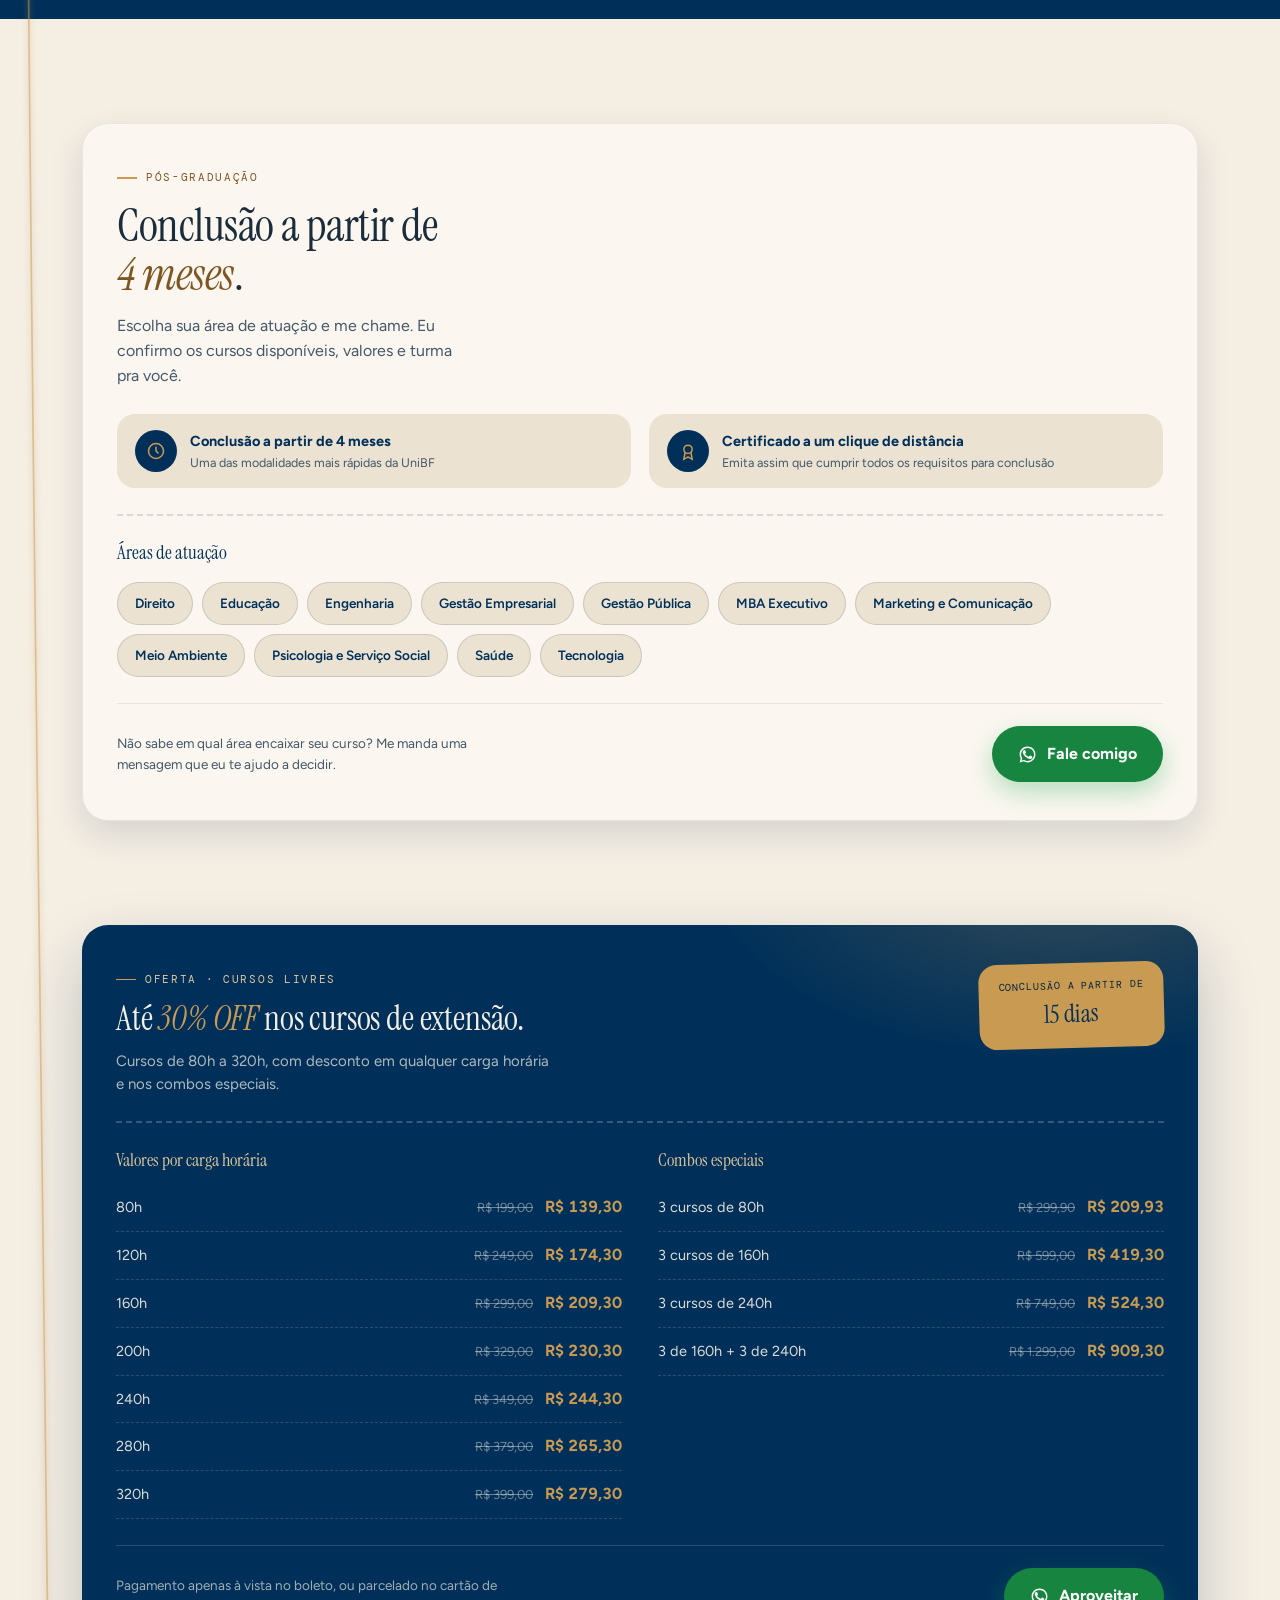
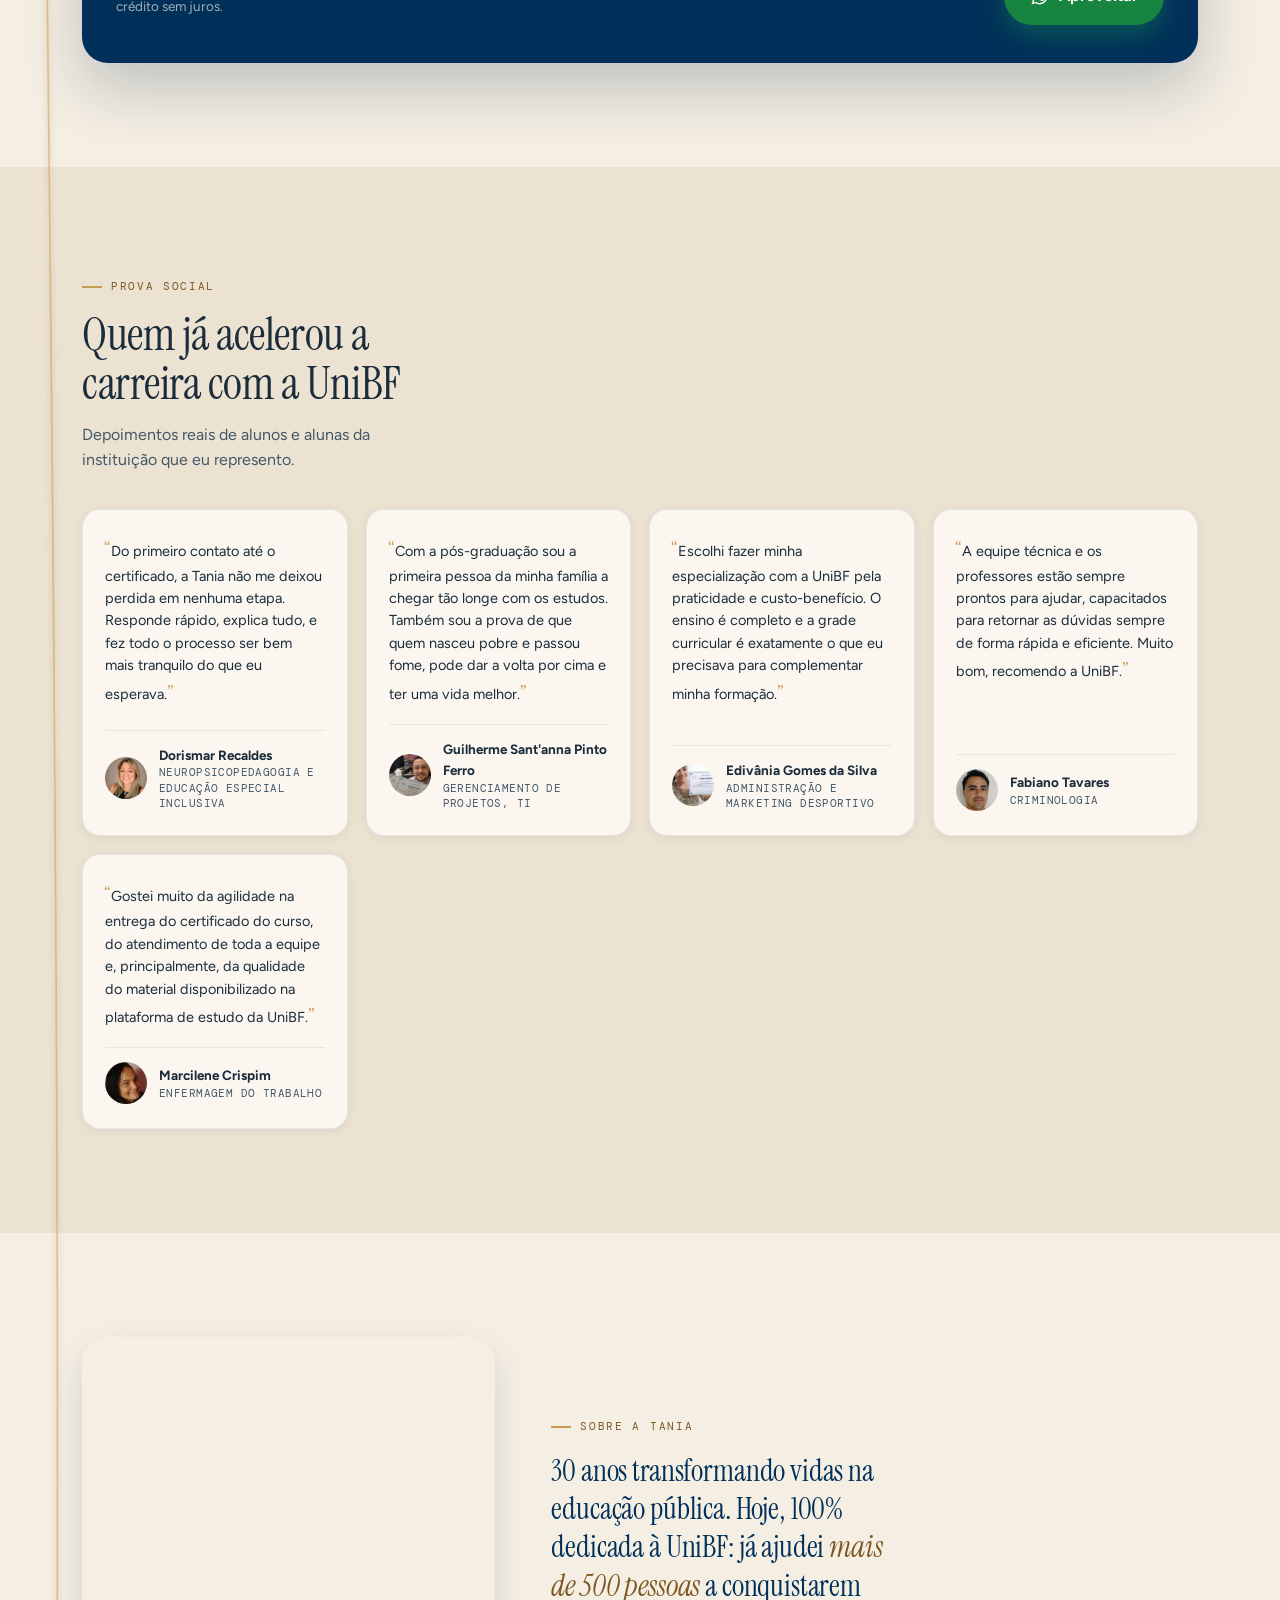
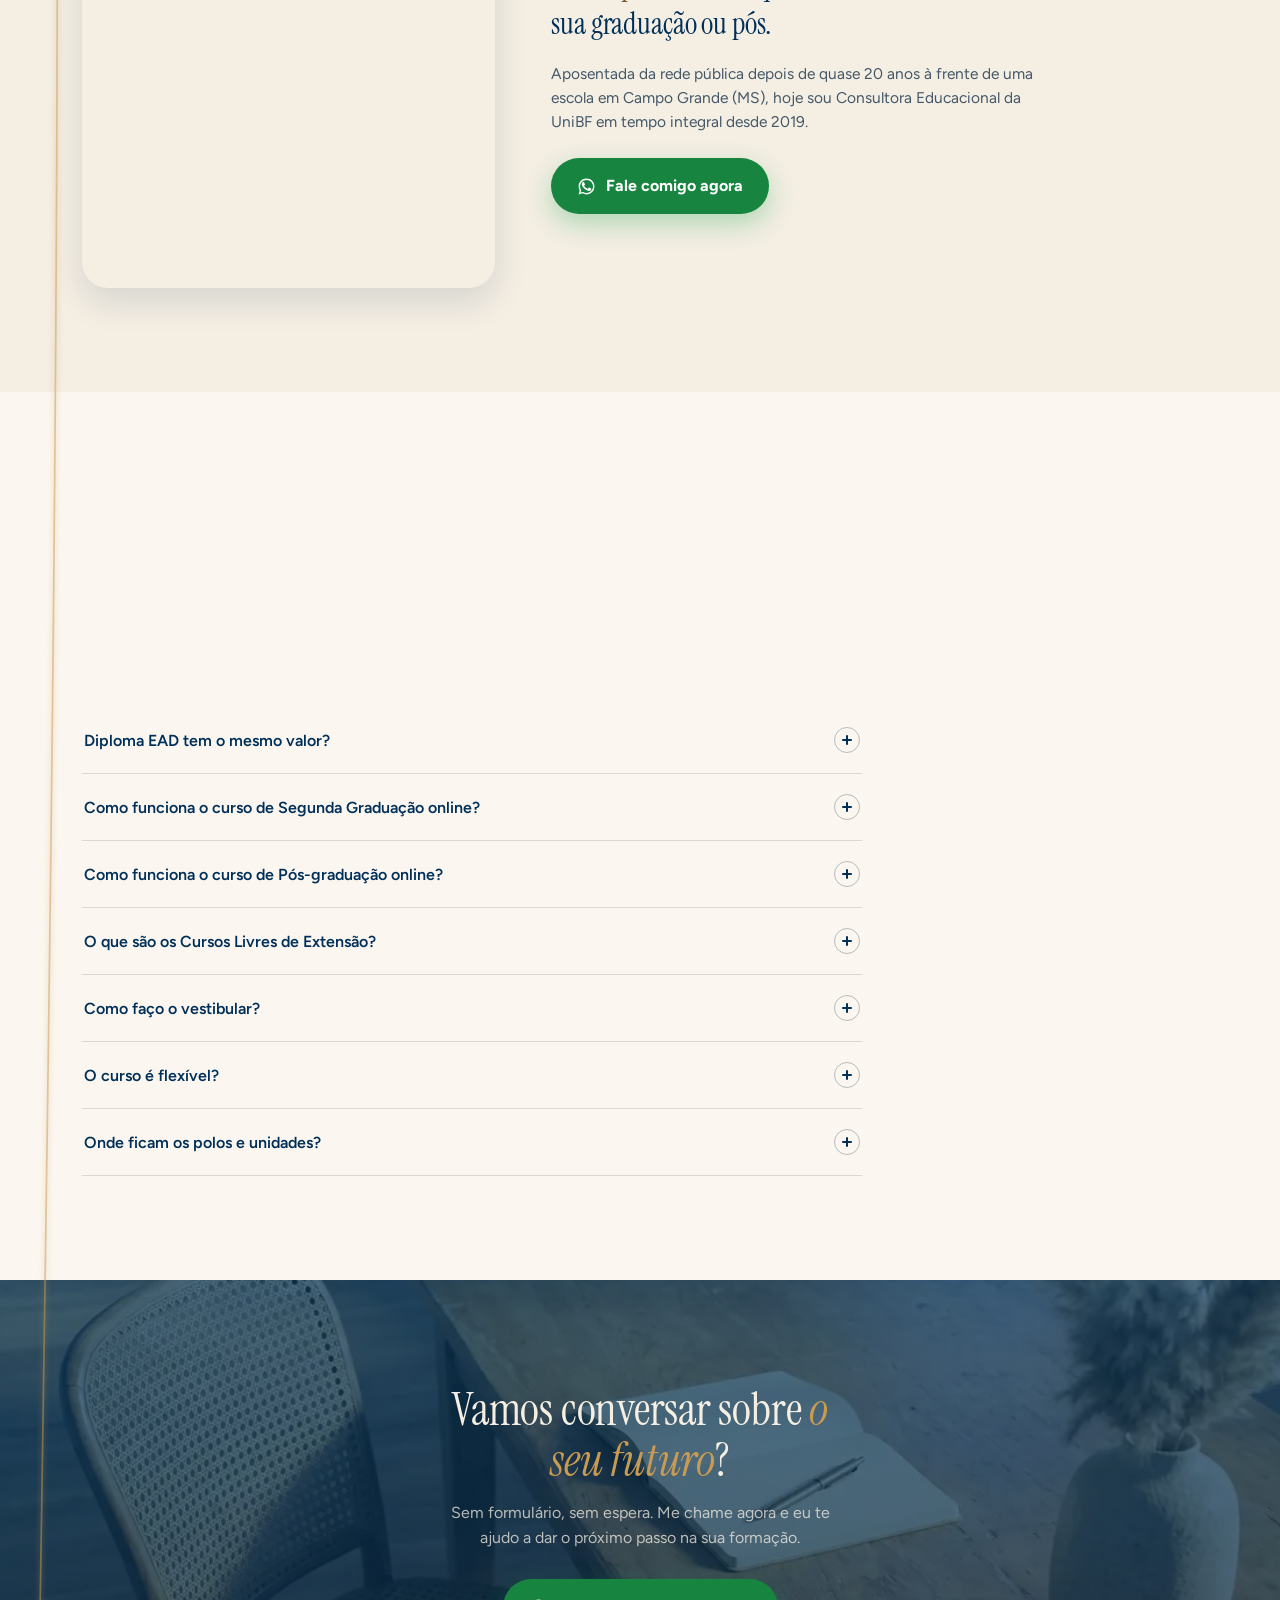
==== commit 5722f267: "Desliga a restauracao de rolagem no head, nao no fim do body A pagina voltou a abrir no meio, e o mo" ====
--- a/index.html
+++ b/index.html
@@ -3,6 +3,11 @@
 <head>
 <meta charset="UTF-8" />
 <meta name="viewport" content="width=device-width, initial-scale=1" />
+
+<!-- Antes de tudo: o navegador restaura a rolagem anterior logo no inicio do
+     carregamento, e o main.js so roda no fim do body. Sem esta linha aqui em
+     cima, a pagina aparecia no meio ate o script alcanca-la. -->
+<script>try{history.scrollRestoration="manual"}catch(e){}</script>
 <title>Tania Vital · Consultora educacional UniBF | Graduação, Pós e Segunda Graduação EAD</title>
 <meta name="description" content="Do primeiro oi até o diploma na sua mão. Tania Vital, consultora educacional da UniBF, já ajudou mais de 500 pessoas a conquistarem sua graduação ou pós. Fale direto no WhatsApp." />
 <meta name="theme-color" content="#f4eee3" />
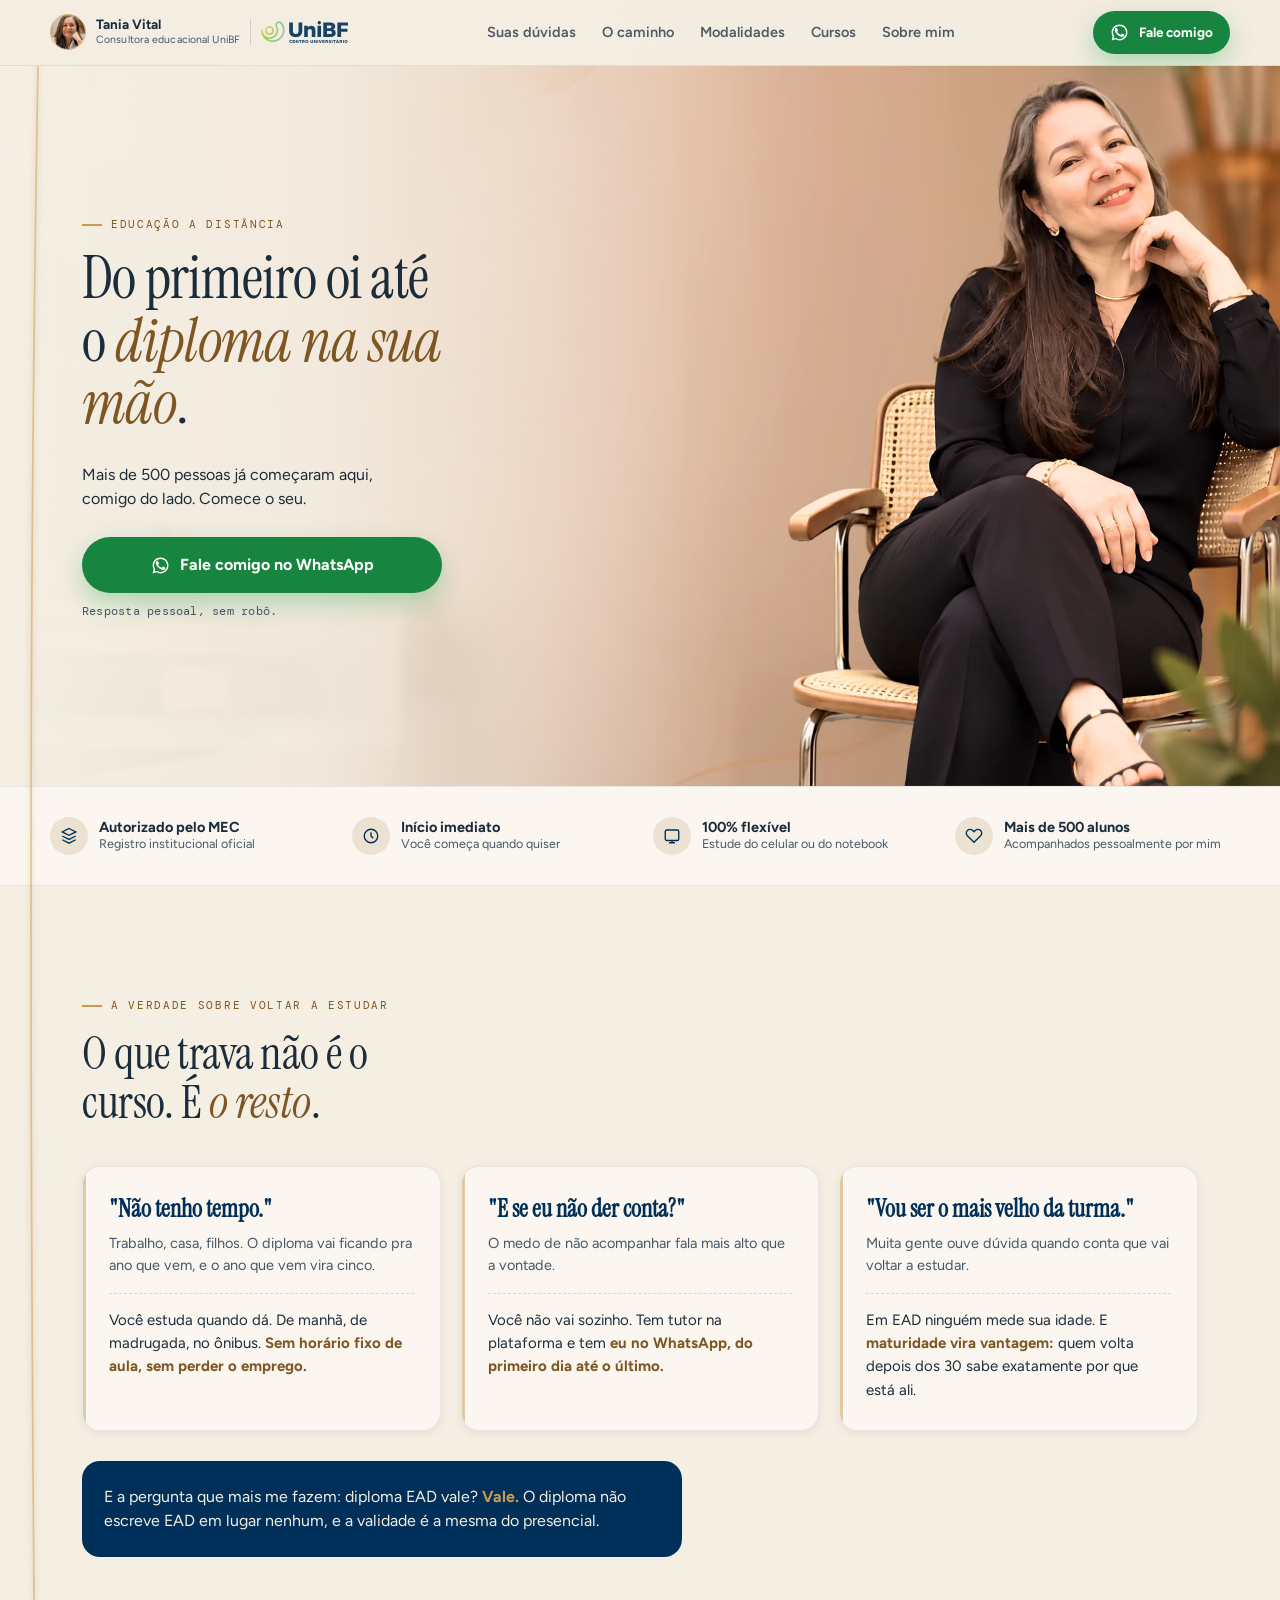
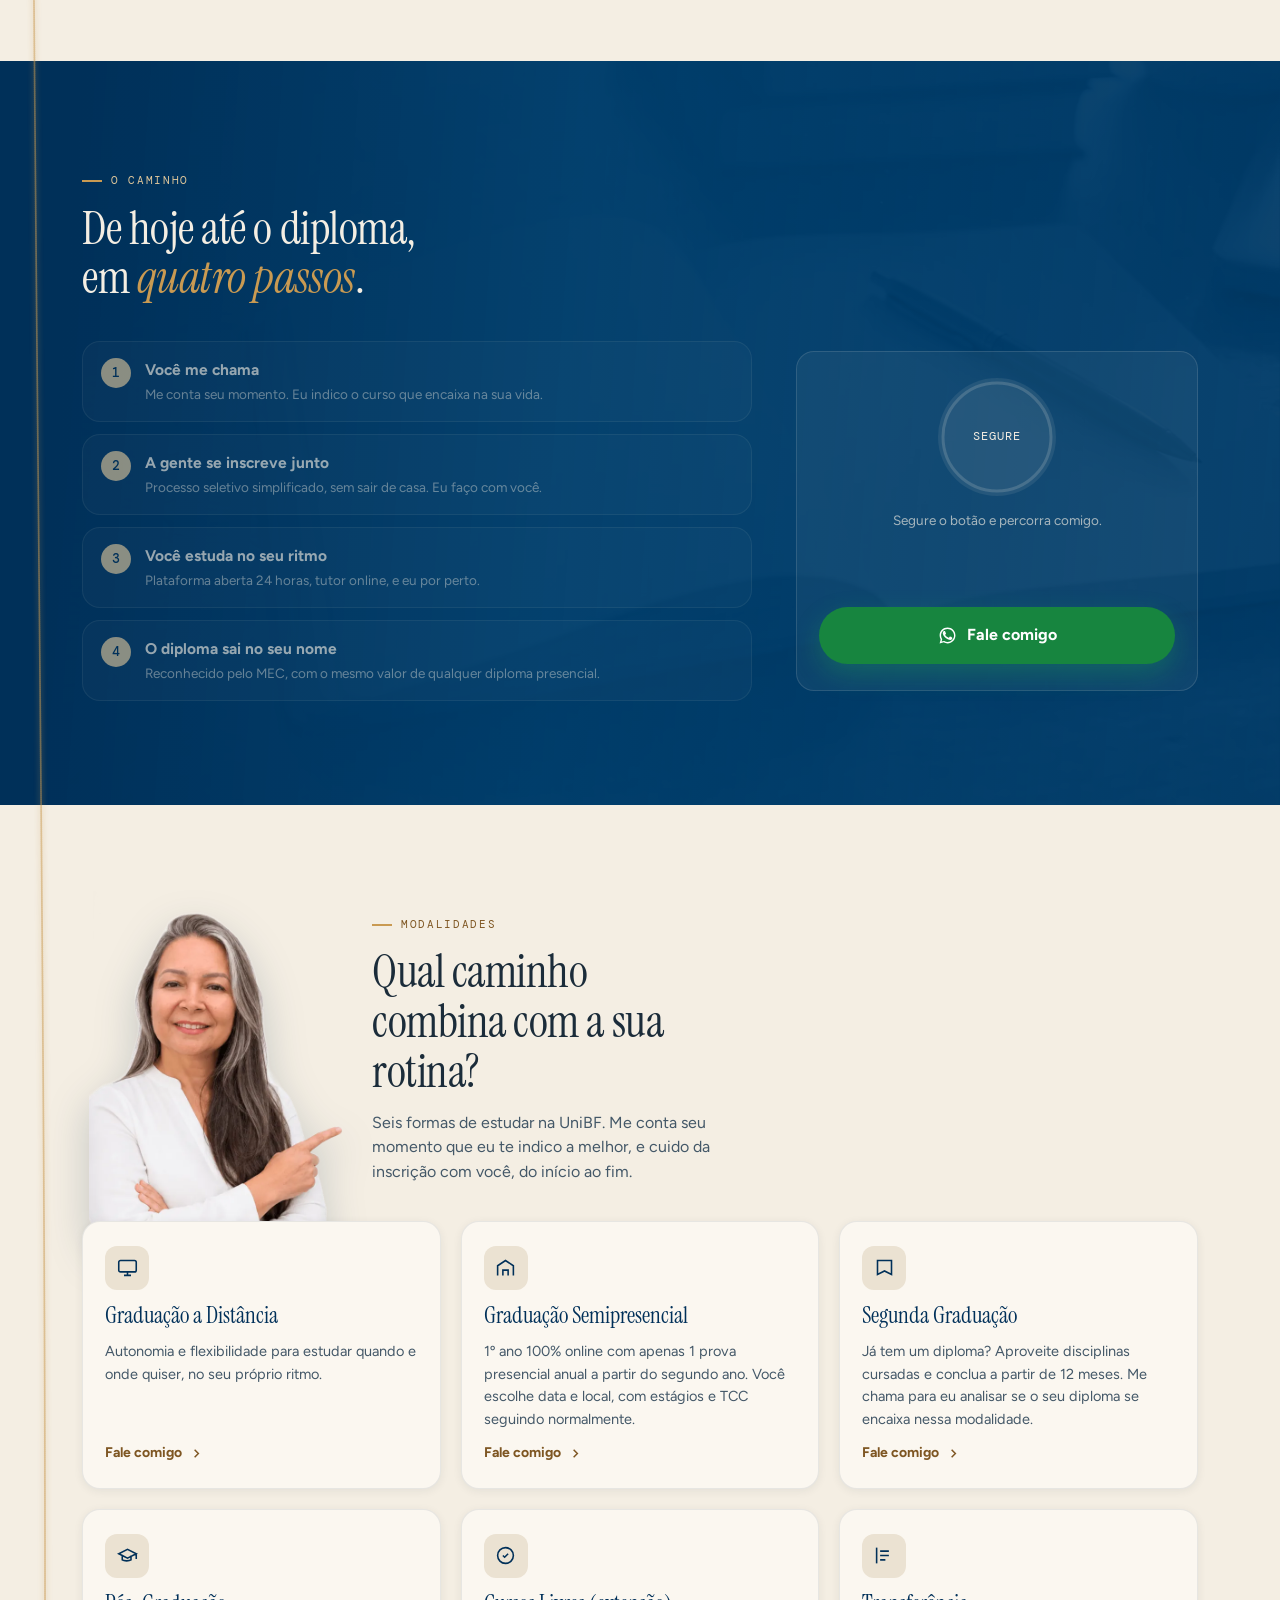
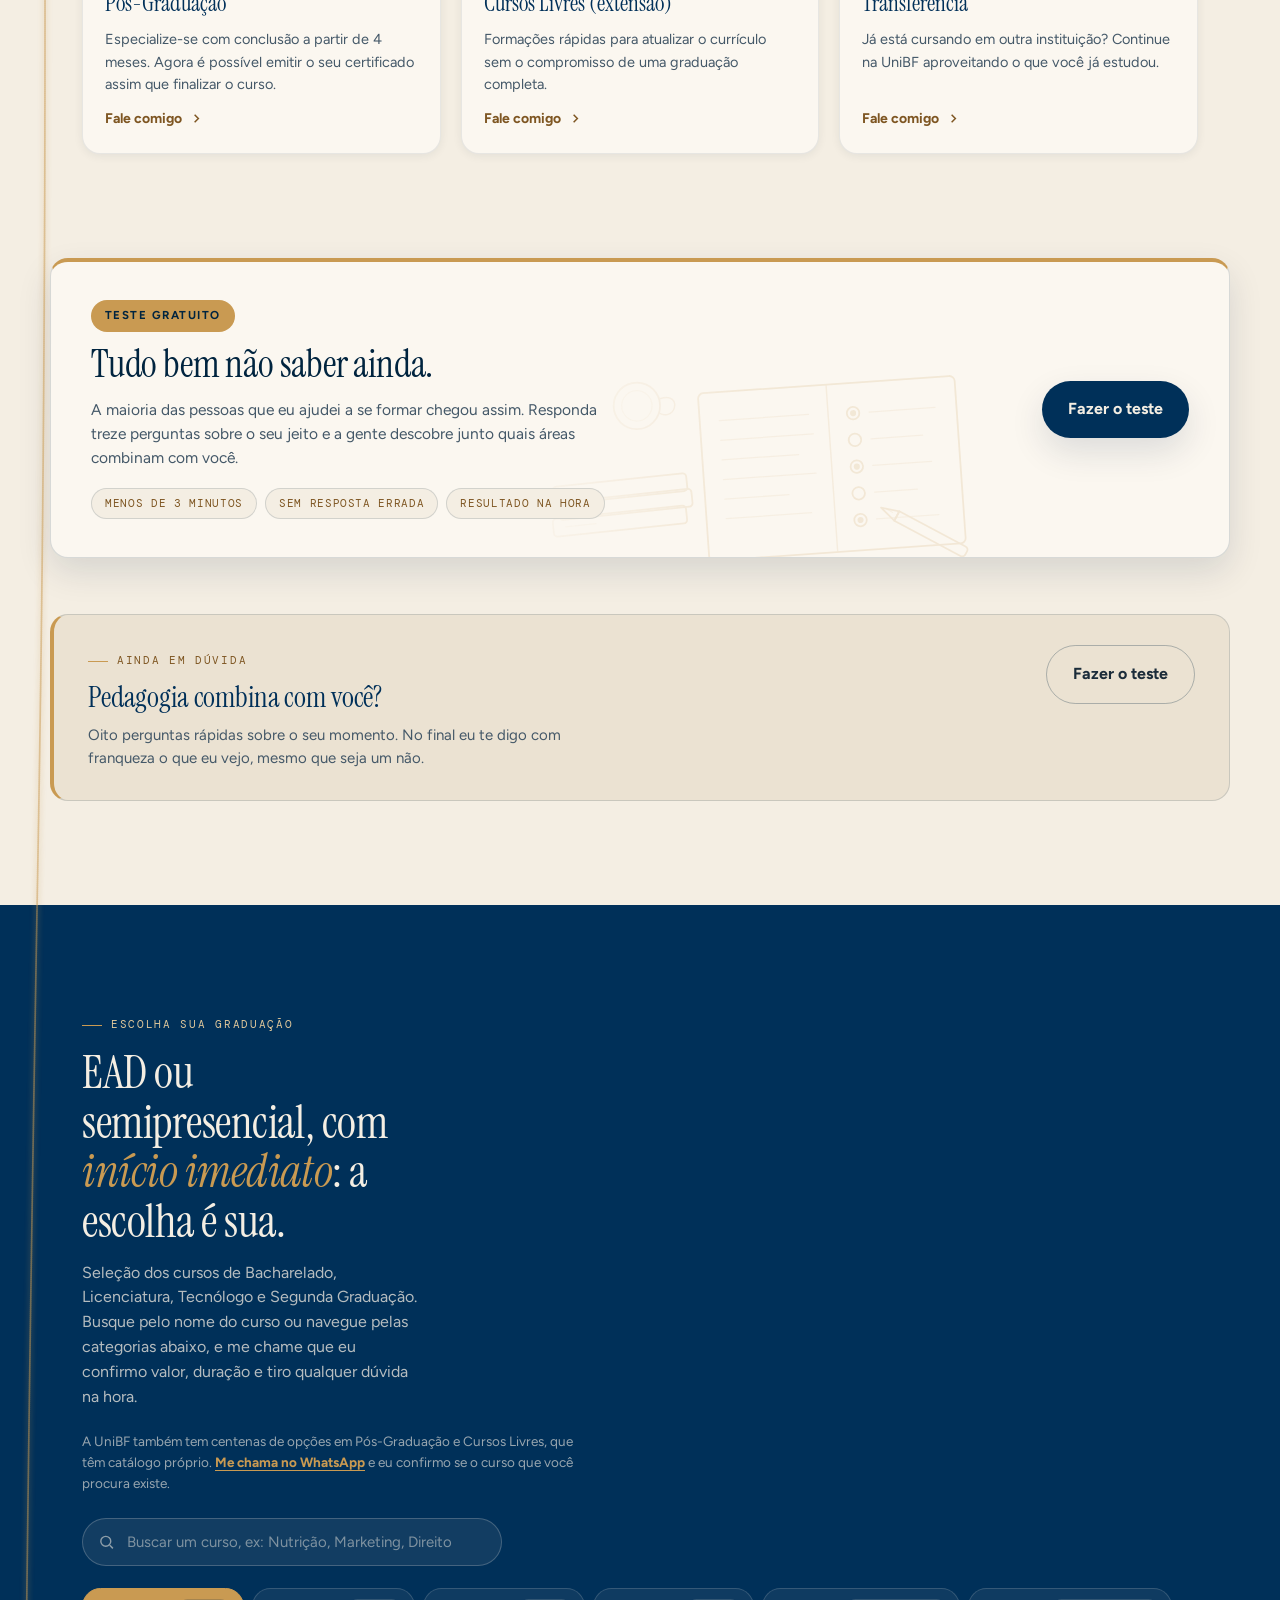
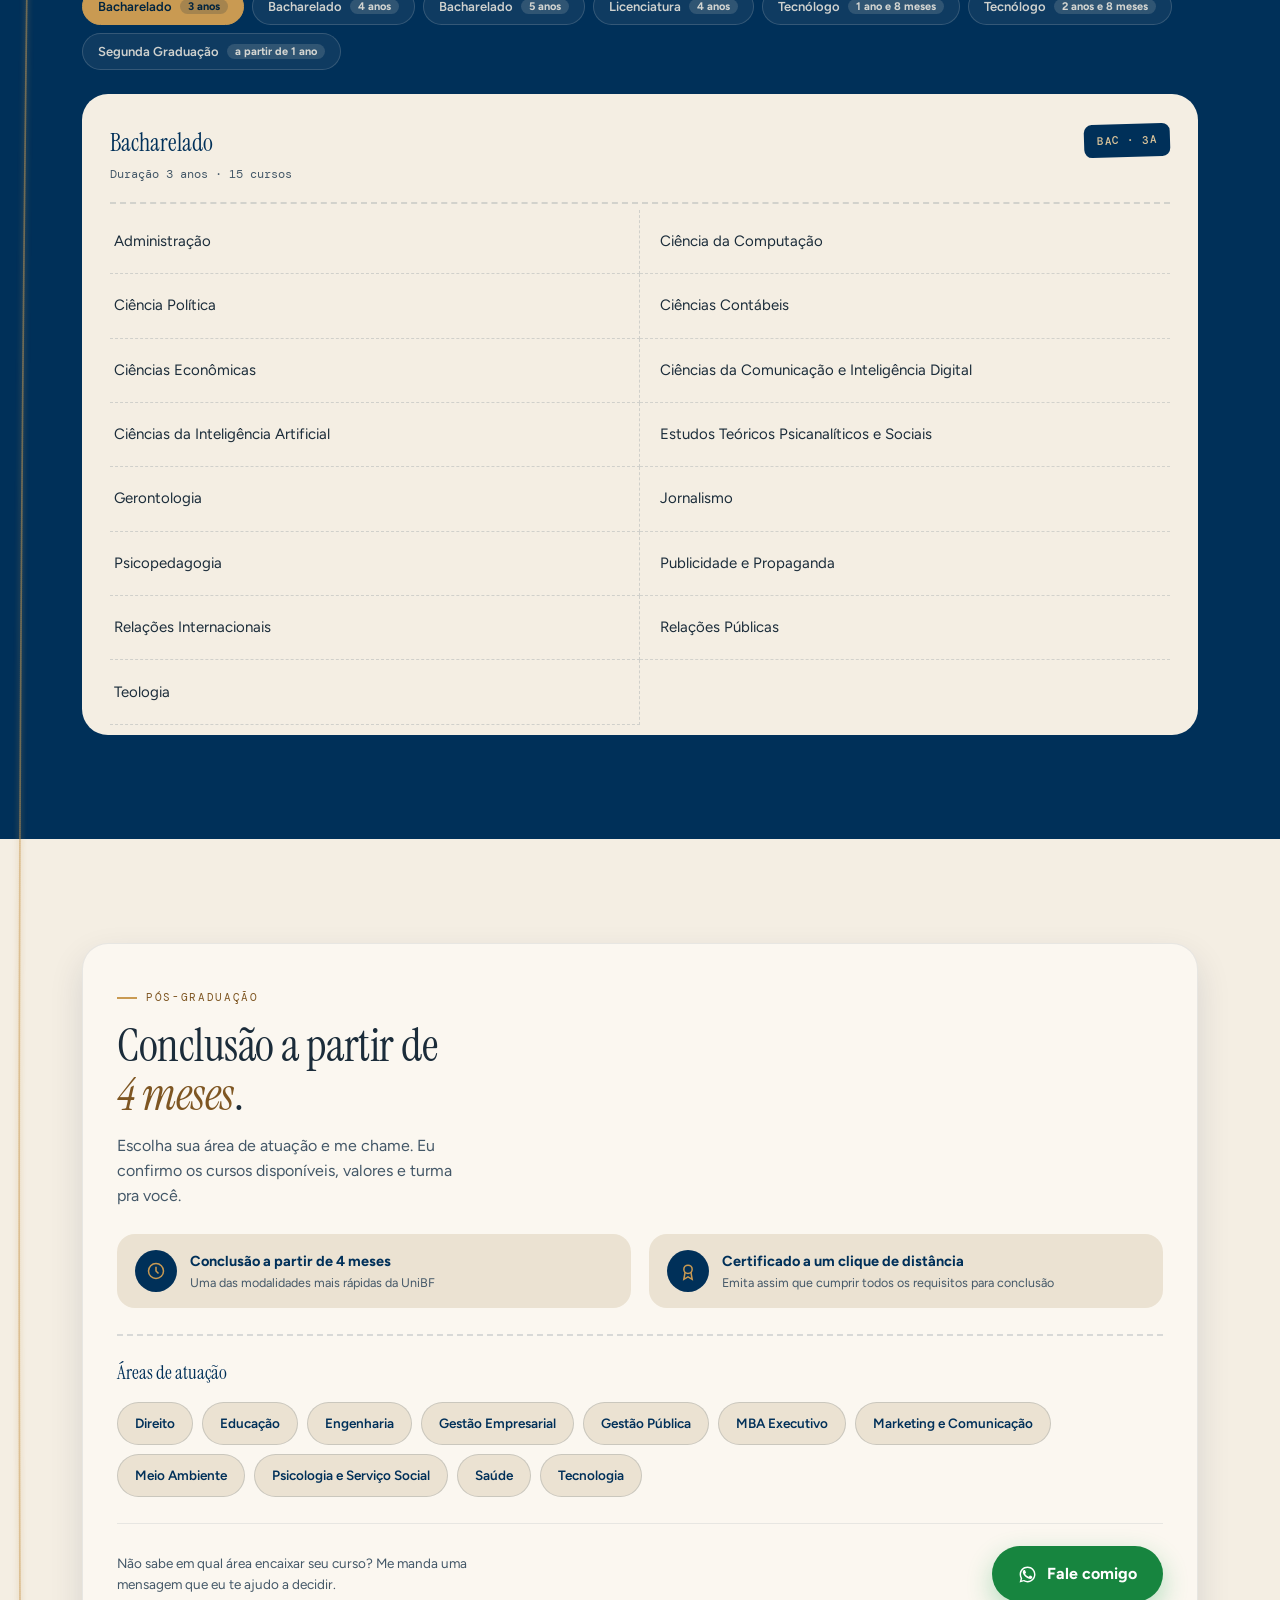
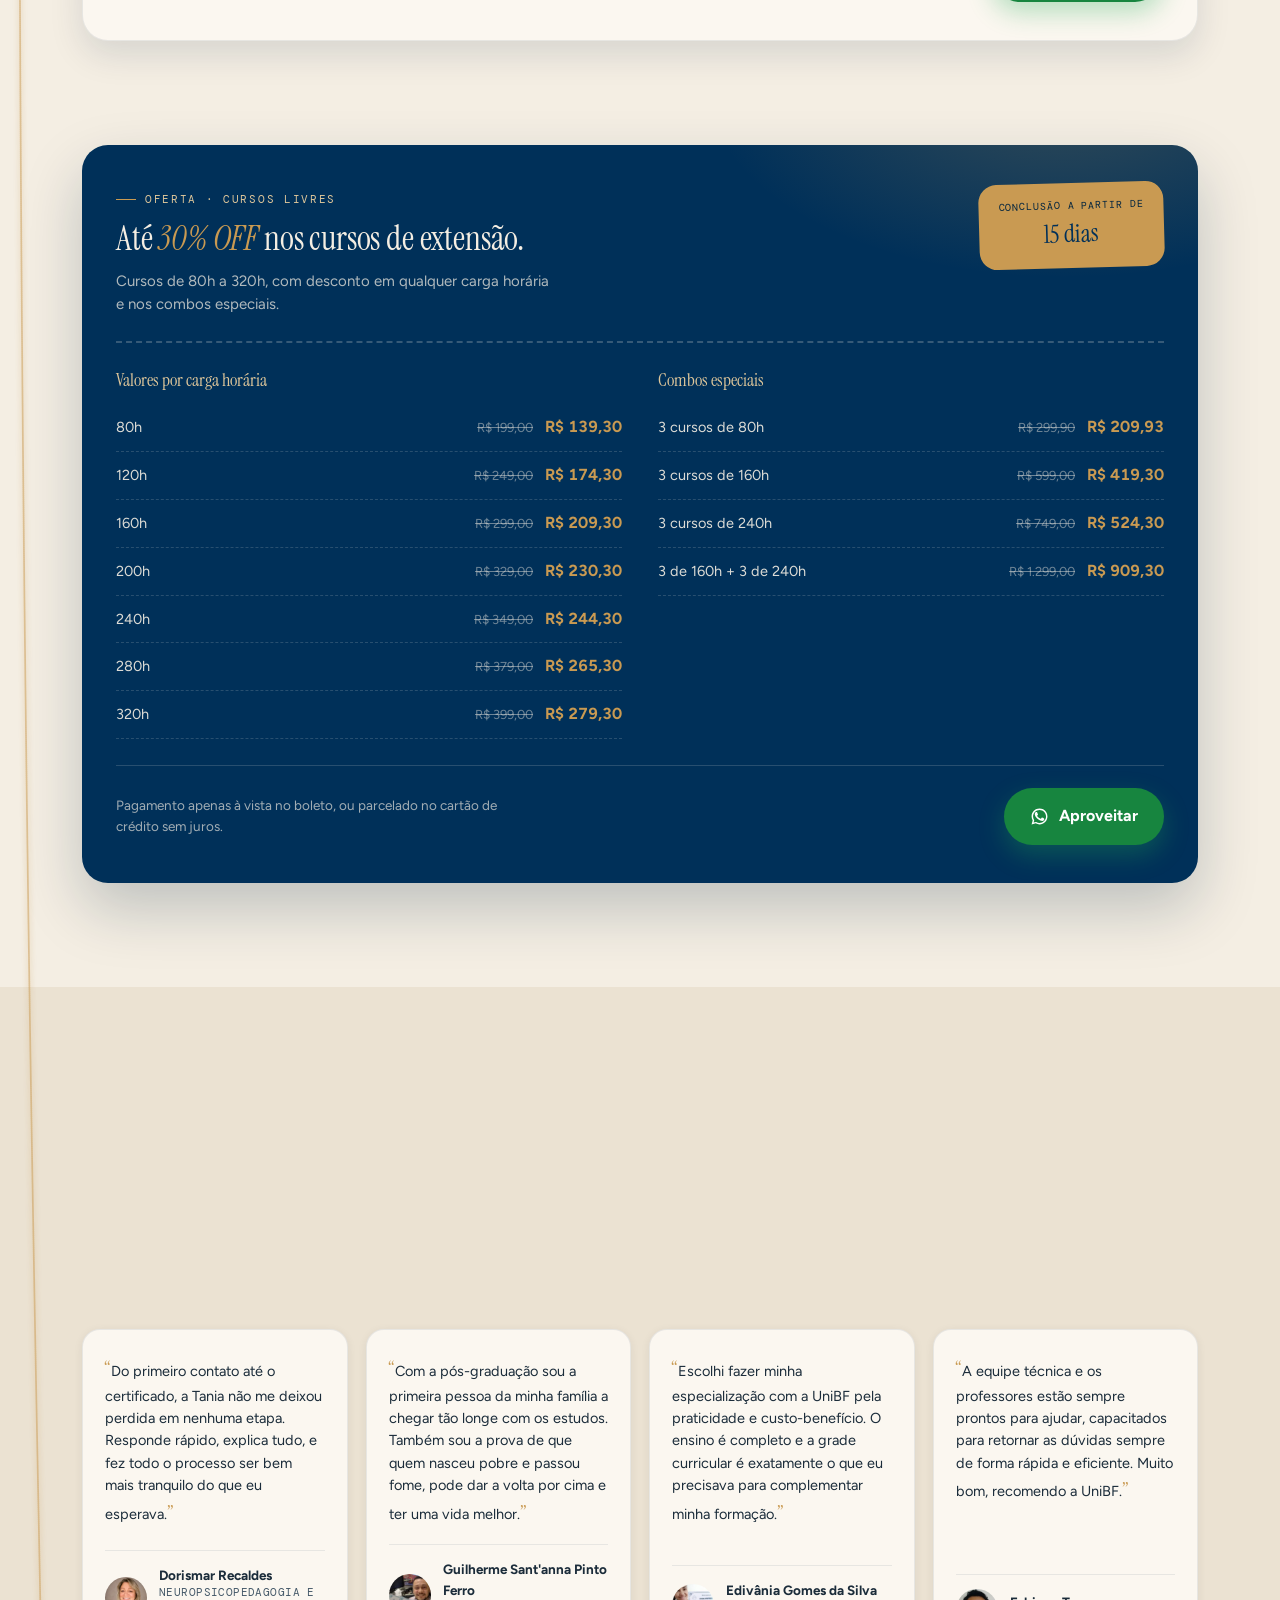
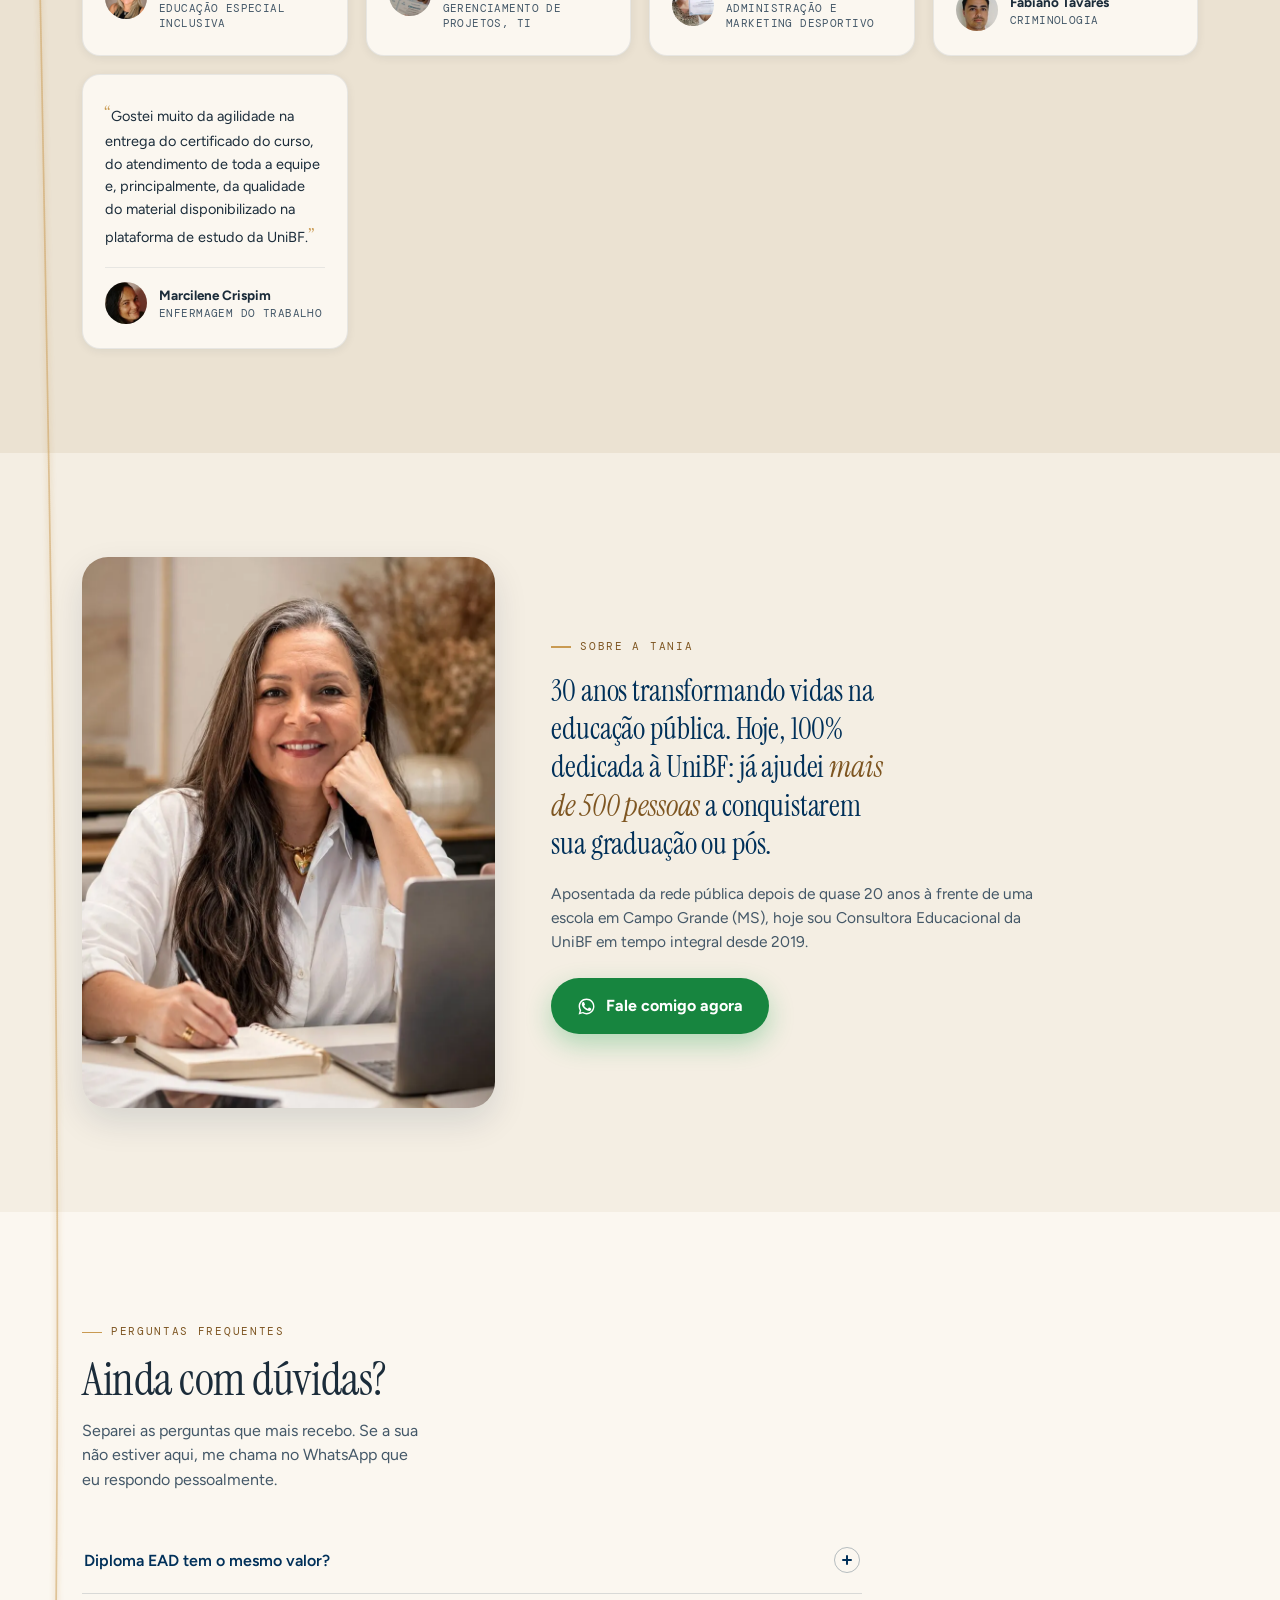
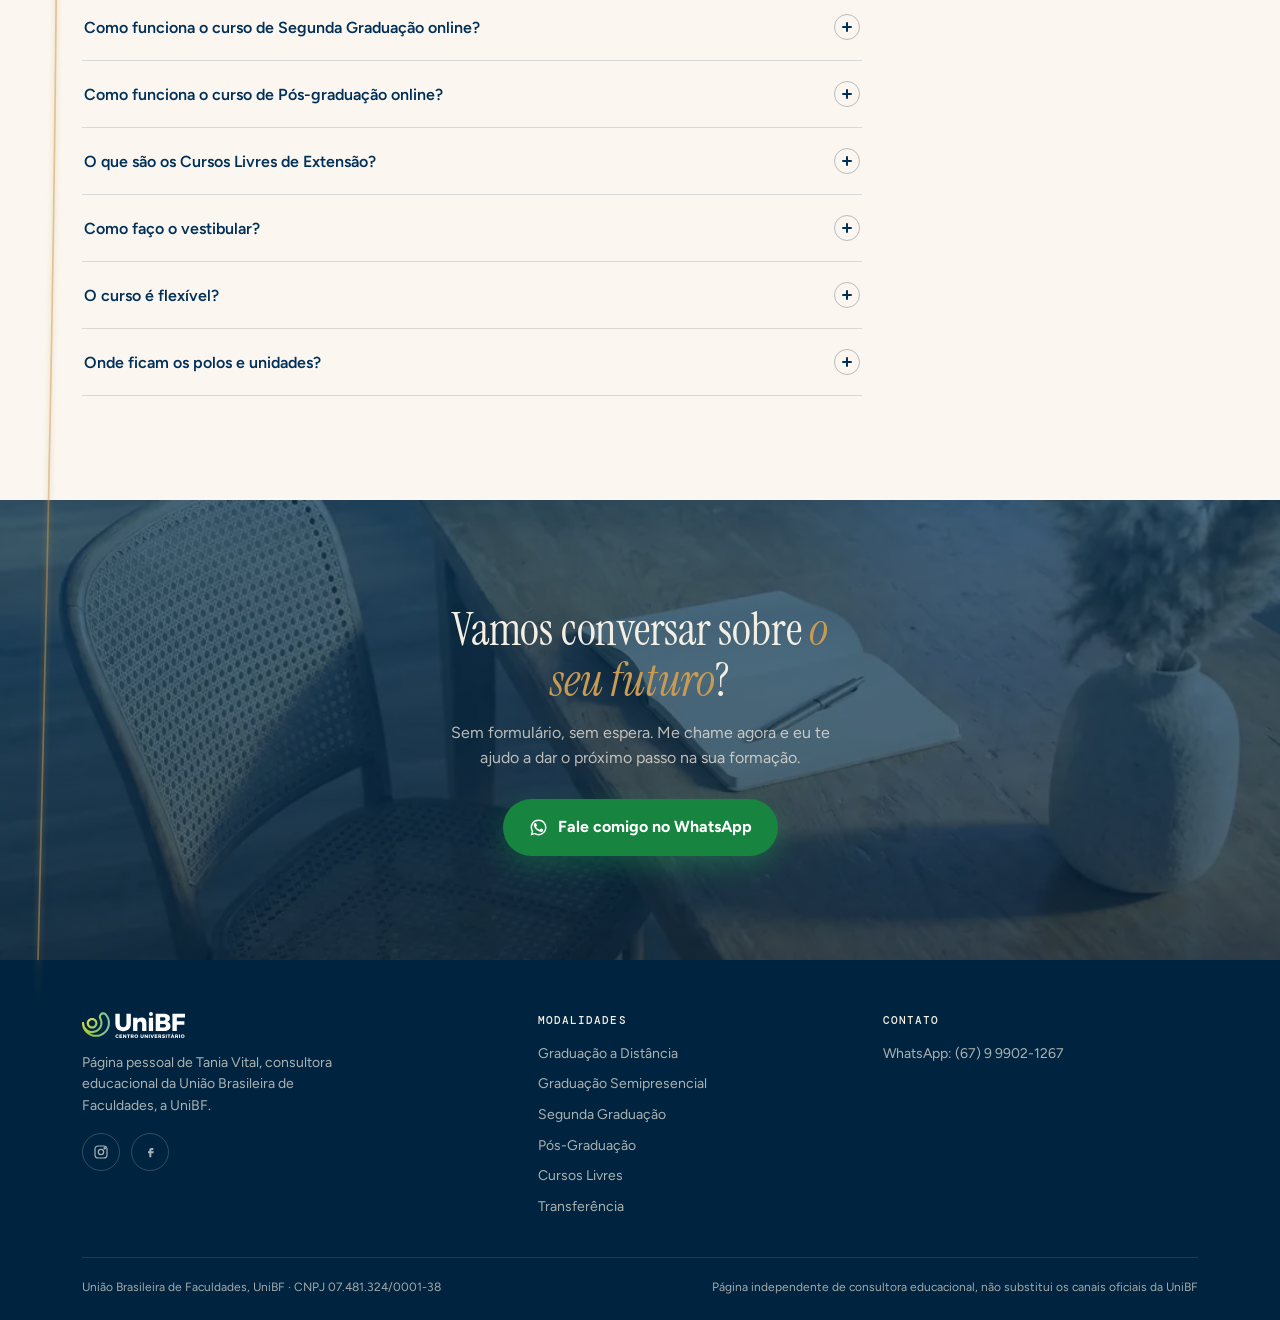
==== commit 6e3a099f: "Aposenta o video do heroi O mesmo computador mostrava duas aberturas diferentes conforme uma configu" ====
--- a/index.html
+++ b/index.html
@@ -122,40 +122,6 @@
         <p class="hero-static__note">Resposta pessoal, sem robô.</p>
       </div>
     </div>
-
-    <!-- scrub: so quando o JS liga, em tela grande com movimento normal -->
-    <div class="hero-scrub">
-      <div class="stage" id="stage">
-        <div class="stage__poster" id="poster" aria-hidden="true"></div>
-        <video id="hero" preload="none" muted playsinline aria-hidden="true" tabindex="-1"></video>
-        <div class="stage__scrim" aria-hidden="true"></div>
-
-        <svg class="ring" id="ring" viewBox="0 0 48 48" aria-hidden="true">
-          <circle cx="24" cy="24" r="20" fill="none" stroke="currentColor" stroke-width="3"
-                  stroke-dasharray="126" style="stroke-dashoffset:var(--ld,126)"/>
-        </svg>
-
-        <div class="bands" id="bands">
-          <div class="band" data-a="0" data-b="0.24">
-            <h2 class="split e-blur" data-split="char">Sou Tania Vital.</h2>
-            <p class="lede">Consultora educacional da UniBF.</p>
-          </div>
-          <div class="band" data-a="0.27" data-b="0.49">
-            <h2 class="split e-drift" data-split="word">Trinta anos na educação me ensinaram que ninguém se forma sozinho.</h2>
-          </div>
-          <div class="band" data-a="0.52" data-b="0.74">
-            <h2 class="split e-grid" data-split="char">Por isso eu vou junto. Do primeiro oi até o diploma na sua mão.</h2>
-          </div>
-          <div class="band band--settle" data-a="0.78" data-b="1">
-            <h2 class="split e-rise" data-split="word">Mais de 500 pessoas já começaram aqui.</h2>
-            <p class="lede">Comece o seu.</p>
-            <a class="btn btn--wa" href="https://wa.me/5567999021267?text=Ol%C3%A1%20Tania!%20Vim%20pela%20sua%20p%C3%A1gina%20e%20quero%20saber%20mais%20sobre%20os%20cursos%20da%20UniBF." data-wa="quero saber mais sobre os cursos da UniBF">
-              <svg aria-hidden="true"><use href="#i-wa"/></svg>Fale comigo no WhatsApp
-            </a>
-          </div>
-        </div>
-      </div>
-    </div>
   </section>
 
   <!-- ============ FAIXA DE CONFIANCA ============ -->
--- a/assets/css/style.css
+++ b/assets/css/style.css
@@ -5,10 +5,6 @@
    O azul eletrico deles (#00A2FF) fica de fora de proposito, e a
    troca do branco frio pelo creme e o que mais afasta as duas paginas.
 
-   O heroi e a unica excecao. A filmagem e a foto do celular sao madeira
-   mel, e camada marinho por cima delas vira barro esverdeado, entao a
-   escuridao do heroi continua quente, no --hero-dark abaixo.
-
    Instrument Serif (display) + Figtree (corpo) + DM Mono (rotulos)
    Construido a partir do celular para cima
    ========================================================= */
@@ -28,8 +24,6 @@
   --brass-soft:#dfc79b;   /* claro, para texto sobre o marinho */
   --brass-deep:#7e5622;   /* texto pequeno sobre fundo claro */
 
-  /* a escuridao do heroi, que segue a madeira da filmagem */
-  --hero-dark:#2e1a0c;
 
   /* os tres passam AA no creme mais escuro, que e o pior caso da pagina */
   --ink:#1b2c3a;
@@ -273,73 +267,6 @@
 }
 
 /* =========================================================
-   HEROI SCRUB (so quando html.scrub, que o JS liga)
-   ========================================================= */
-.hero-scrub{display:none}
-html.scrub .hero-static{display:none}
-html.scrub .hero{height:700vh}
-/* precisa da altura inteira do heroi: o sticky so gruda dentro da caixa
-   do proprio pai, e sem isso o palco solta depois de uma tela */
-html.scrub .hero-scrub{display:block;height:100%}
-
-.stage{position:sticky;top:0;height:100svh;overflow:hidden;background:var(--hero-dark)}
-.stage video{position:absolute;inset:0;width:100%;height:100%;object-fit:cover;
-             opacity:0;transition:opacity .5s var(--ease);will-change:transform;transform:translateZ(0)}
-.stage.video-ready video{opacity:1}
-.stage__poster{position:absolute;inset:0;background-size:cover;background-position:50% 58%}
-.stage.video-ready .stage__poster{opacity:0;transition:opacity .5s var(--ease)}
-/* scrim base: enviesado para a esquerda, que e onde o texto sempre vive,
-   preservando o lado direito da mesa, que e onde a luz da cena acontece */
-.stage__scrim{position:absolute;inset:0;pointer-events:none;
-  background:
-    linear-gradient(96deg,rgba(38,20,9,.76) 0%,rgba(38,20,9,.62) 26%,rgba(38,20,9,.24) 50%,rgba(38,20,9,0) 70%),
-    radial-gradient(ellipse 130% 100% at 58% 48%,rgba(38,20,9,0) 46%,rgba(38,20,9,.34) 100%)}
-
-.ring{position:absolute;left:50%;bottom:34px;transform:translateX(-50%);width:42px;height:42px;
-      color:var(--brass-soft);opacity:.9;z-index:4}
-.ring circle{transition:stroke-dashoffset .12s linear;transform:rotate(-90deg);transform-origin:50% 50%}
-.stage.video-ready .ring,.stage.video-failed .ring{display:none}
-
-.bands{position:absolute;inset:0;z-index:3;pointer-events:none}
-.band{position:absolute;left:0;top:0;width:min(50%,560px);height:100%;
-      display:flex;flex-direction:column;justify-content:center;
-      padding:0 4vw 0 max(4vw,calc(50vw - 590px + 32px));opacity:0;color:#fff8ee;
-      text-shadow:var(--tshadow)}
-.band::before{content:"";position:absolute;inset:-8% -34% -8% -44%;pointer-events:none;z-index:-1;
-  opacity:calc(.30 + .70*var(--k,1));
-  background:linear-gradient(96deg,rgba(26,13,5,.64) 0%,rgba(26,13,5,.52) 44%,rgba(26,13,5,0) 82%)}
-.band h2,.band p{max-width:19ch}
-.band h2{font-family:"Instrument Serif",Georgia,serif;font-weight:400;
-         font-size:clamp(38px,4.4vw,60px);line-height:1.05;letter-spacing:-.01em}
-.band .lede{margin-top:14px;font-size:18px;color:rgba(255,248,238,.86);max-width:30ch}
-.band .btn{text-shadow:none;pointer-events:auto;margin-top:26px;align-self:flex-start}
-.band--settle h2{max-width:16ch}
-
-/* palavras e letras para as entradas */
-.w{display:inline-block;white-space:pre}
-.c{display:inline-block;will-change:transform,opacity}
-
-/* (a) blur-to-sharp */
-.e-blur{position:relative}
-.e-blur .soft{position:absolute;inset:0;filter:blur(11px);opacity:calc(1 - var(--k,0))}
-.e-blur .sharp{opacity:var(--k,0)}
-/* (f) drift-down */
-.e-drift .w{--kc:clamp(0,(var(--k,0) - var(--th,0))*2.8,1);opacity:var(--kc);
-            transform:translateY(calc((1 - var(--kc))*-26px))}
-/* (b) grid snap-align */
-.e-grid .c{--kc:clamp(0,(var(--k,0) - var(--th,0))*2.6,1);opacity:var(--kc);
-           transform:translateX(calc((1 - var(--kc))*var(--jx,0px)))}
-/* (e) subida palavra a palavra, chegada em tres tempos */
-.e-rise .w{--kc:clamp(0,(var(--k,0) - var(--th,0))*3,1);opacity:var(--kc);
-           transform:translateY(calc((1 - var(--kc))*22px))}
-.band--settle .lede{--ks:clamp(0,(var(--k,0) - .60)*4,1);opacity:var(--ks);
-                    transform:translateY(calc((1 - var(--ks))*14px))}
-.band--settle .btn{--kb:clamp(0,(var(--k,0) - .76)*5,1);opacity:var(--kb);
-                   transform:translateY(calc((1 - var(--kb))*14px))}
-
-@media (max-height:560px){.ring{display:none}}
-
-/* =========================================================
    O CAMINHO DOURADO: elemento de assinatura
    ========================================================= */
 /* O caminho vive na margem esquerda, acima dos fundos de secao e nunca
@@ -853,11 +780,6 @@
   .wafloat{animation:none}
   .trail path{stroke-dashoffset:0 !important}
   .pstep{opacity:1 !important}
-  .band{opacity:1}
-  .e-blur .soft{opacity:0}
-  .e-blur .sharp{opacity:1}
-  .e-drift .w,.e-grid .c,.e-rise .w{opacity:1 !important;transform:none !important}
-  .band--settle .lede,.band--settle .btn{opacity:1 !important;transform:none !important}
   /* o transform posicional do desktop precisa voltar */
   @media (min-width:961px){
     .mods__photo{transform:none}
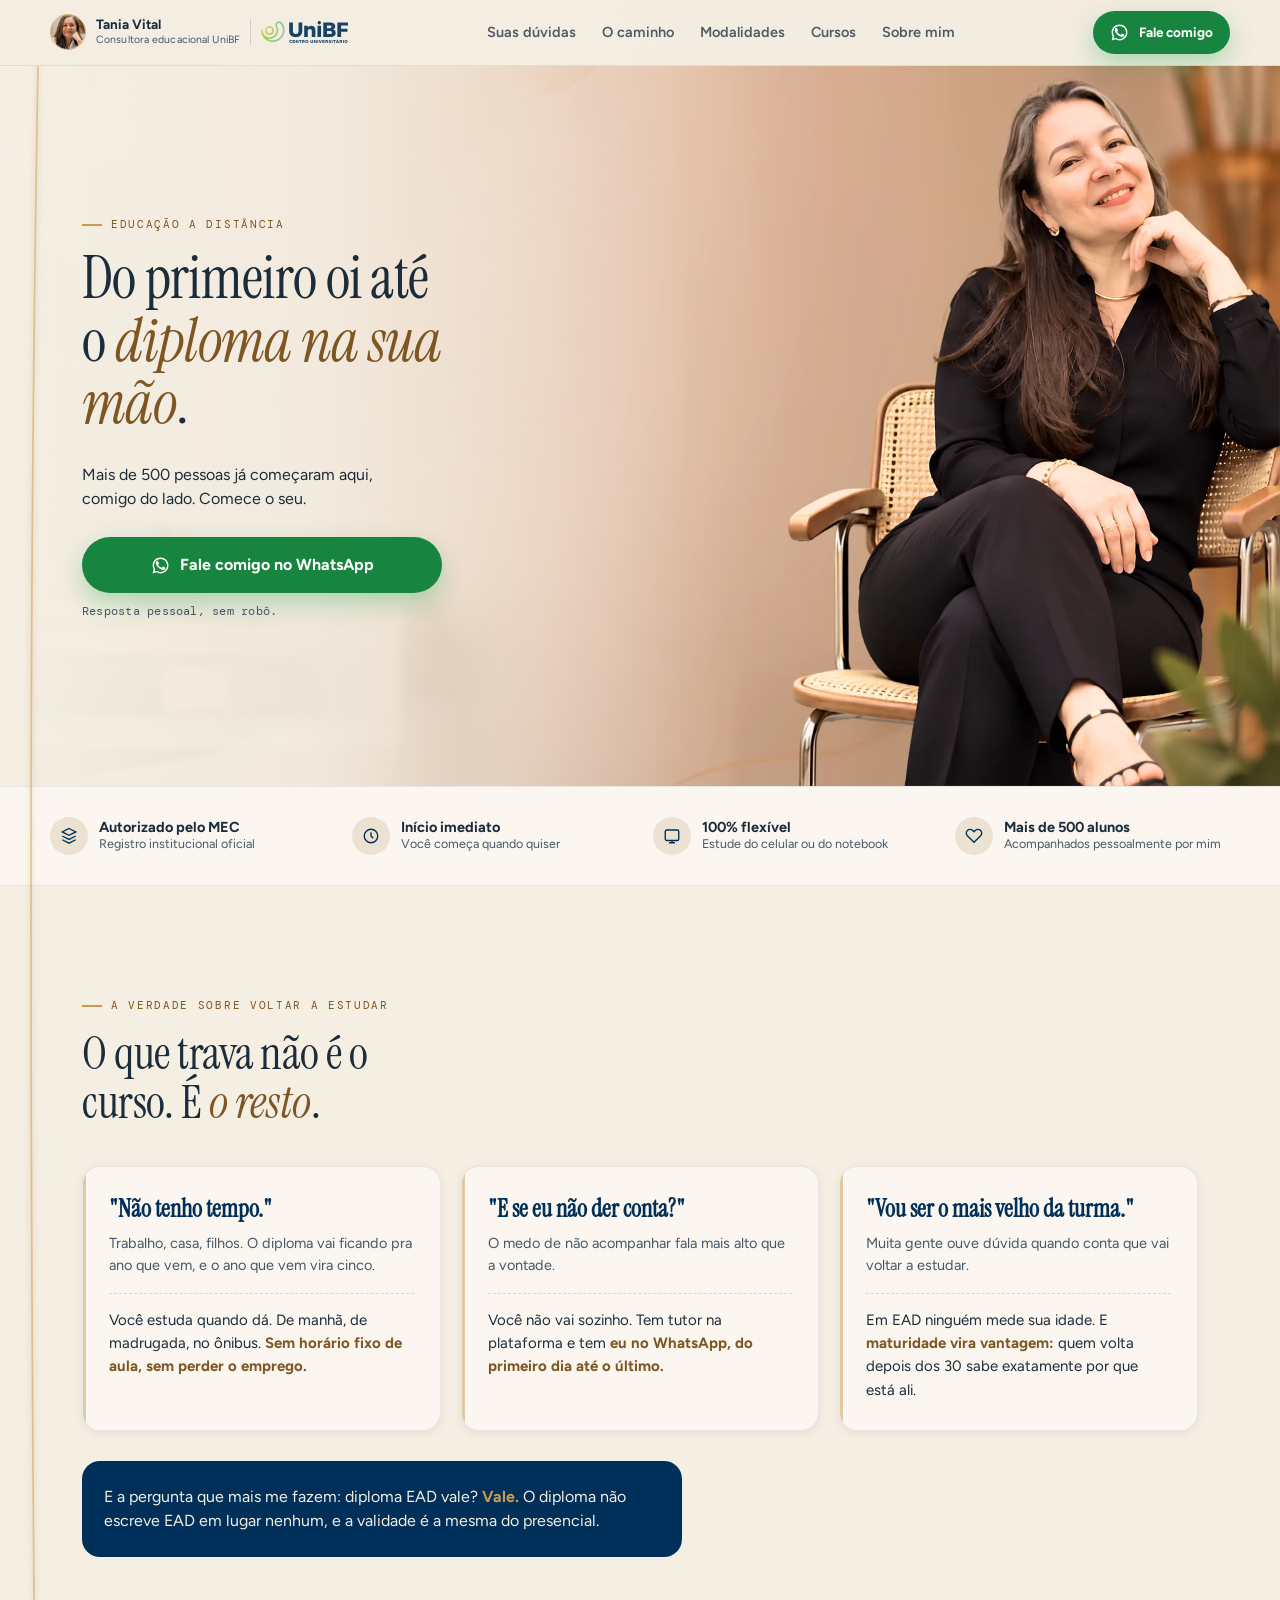
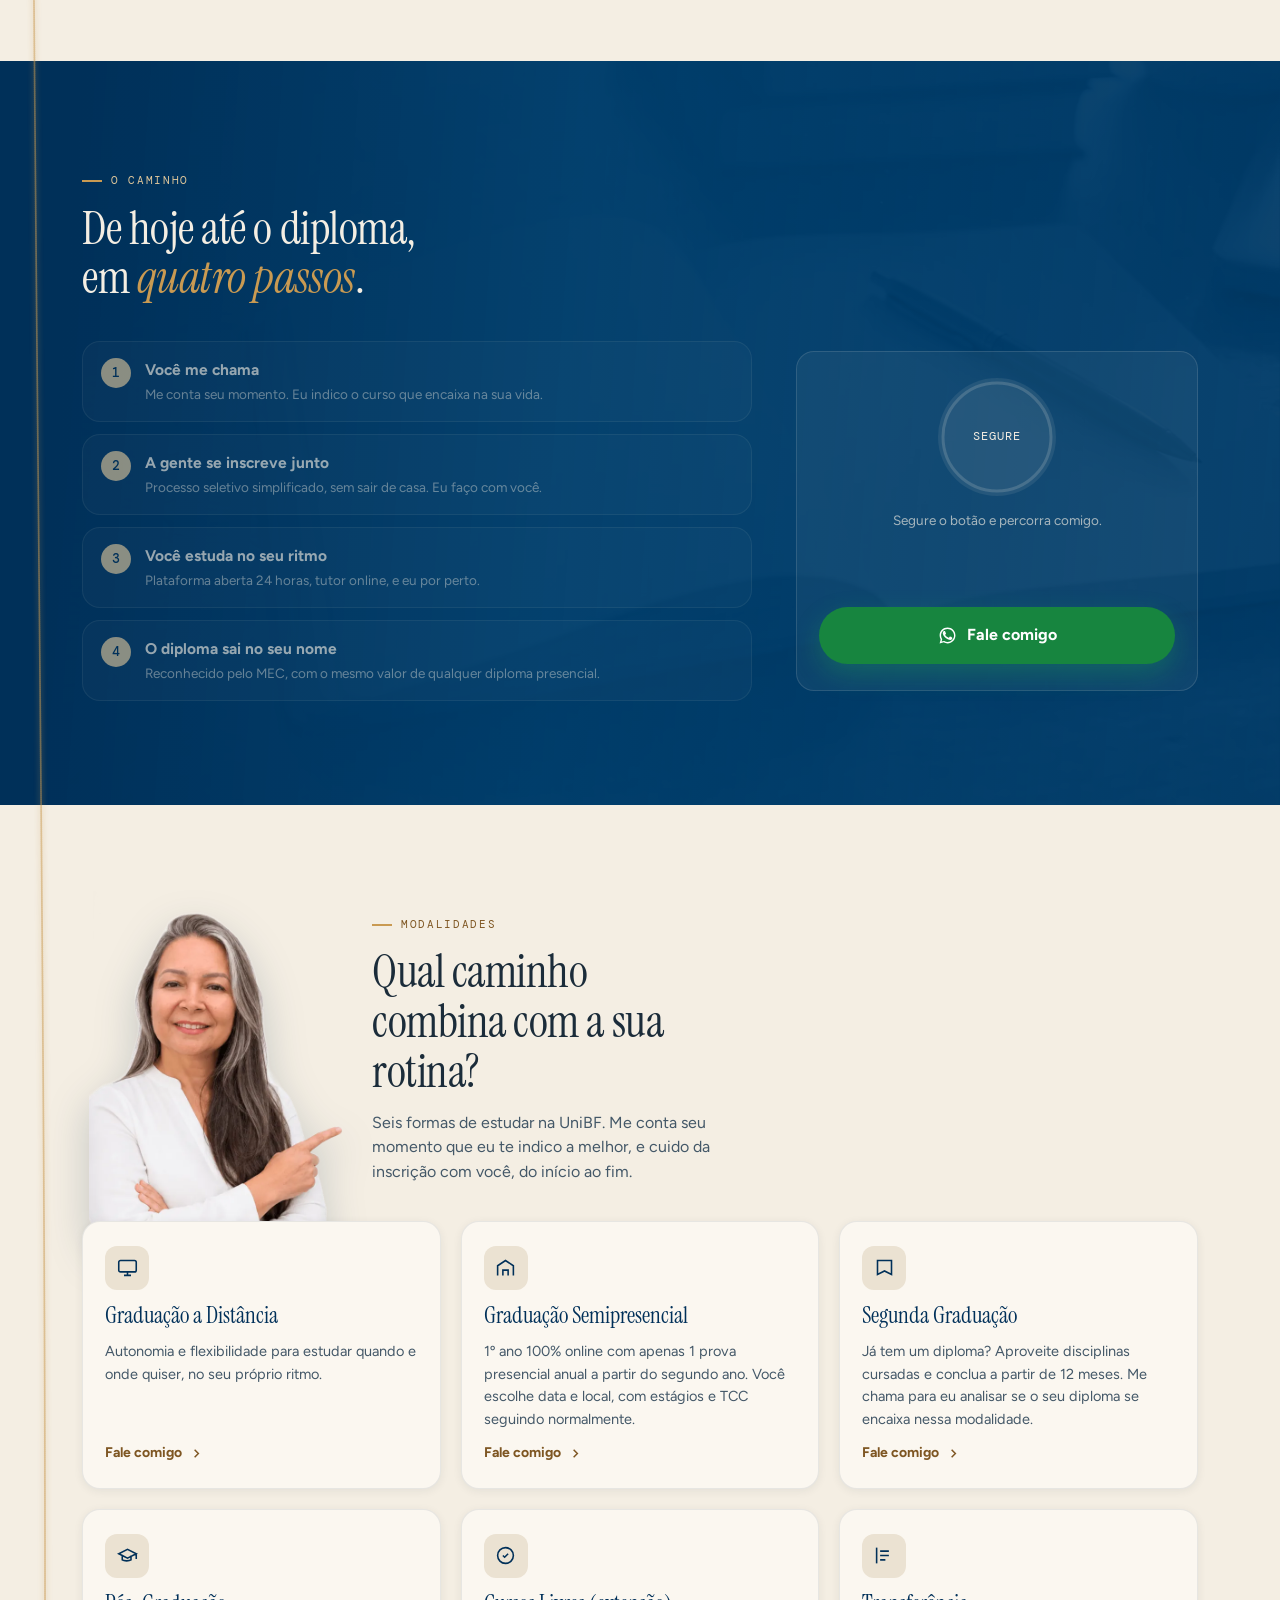
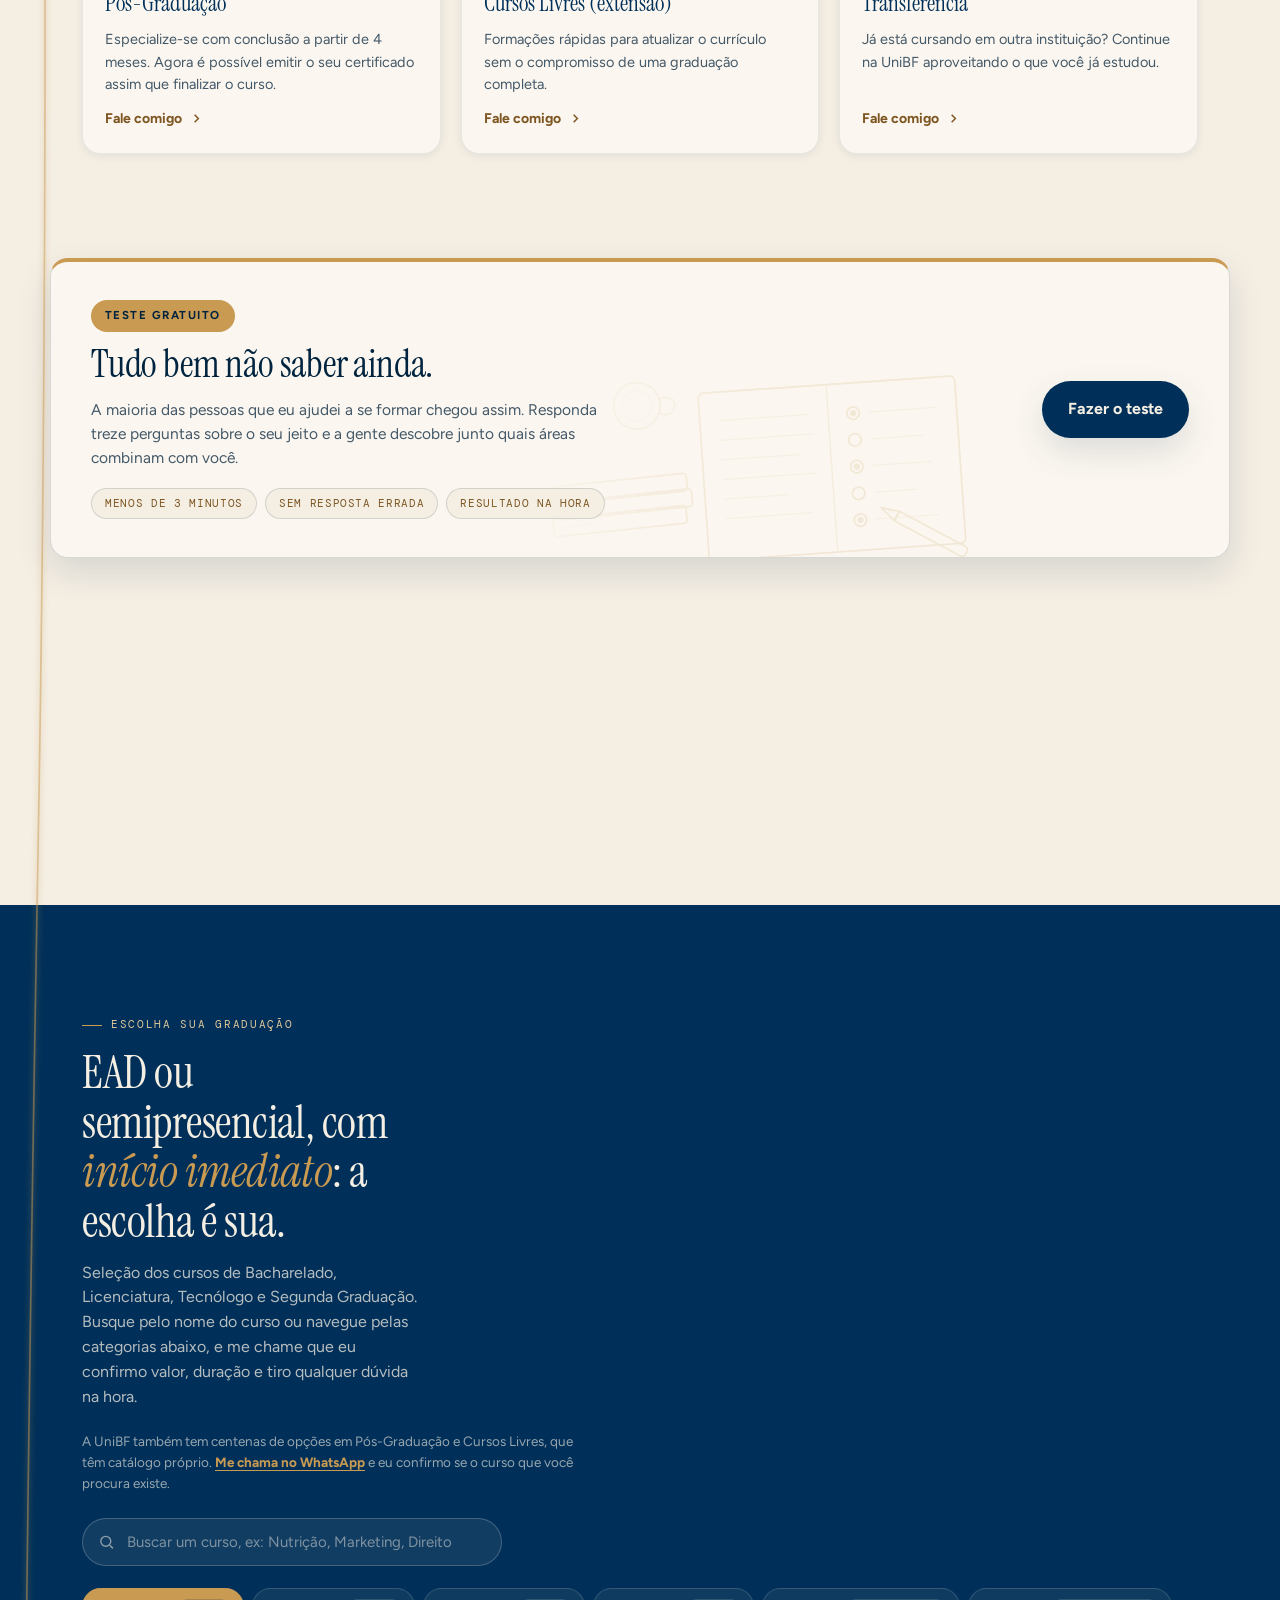
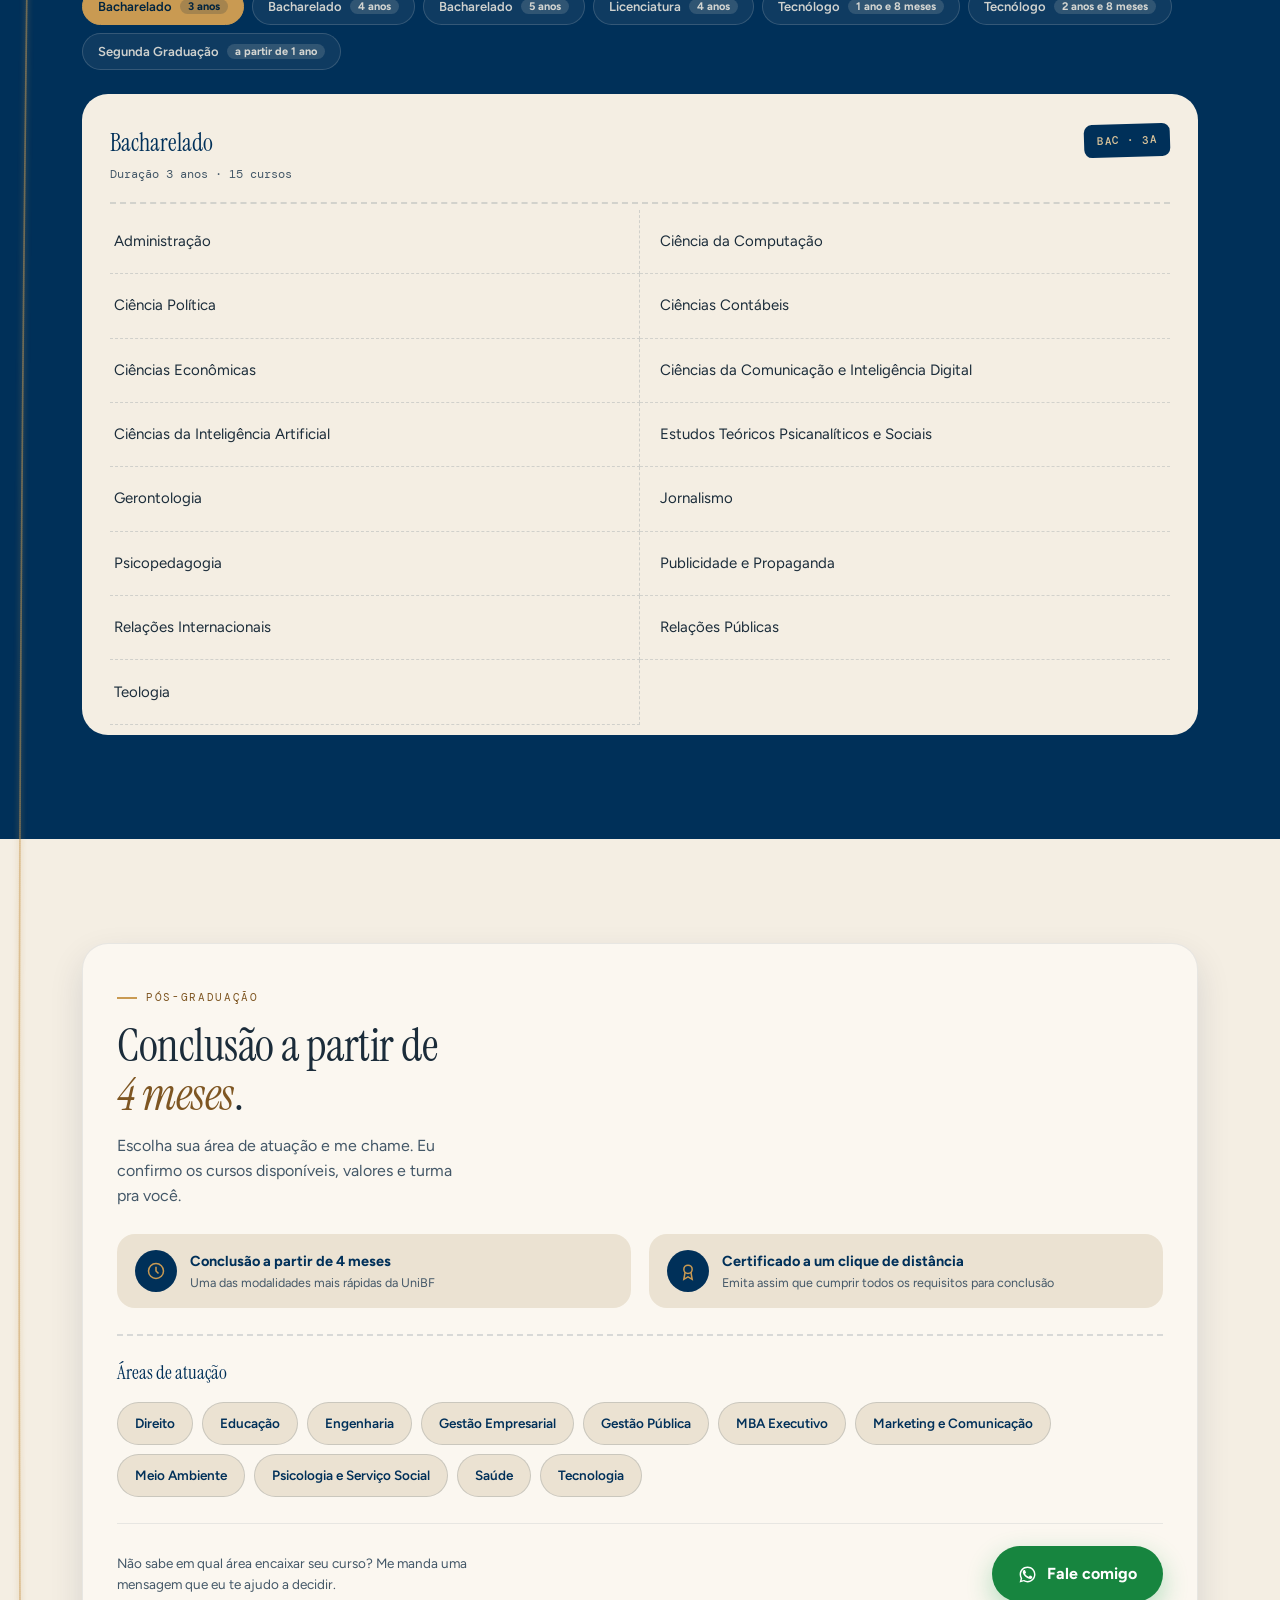
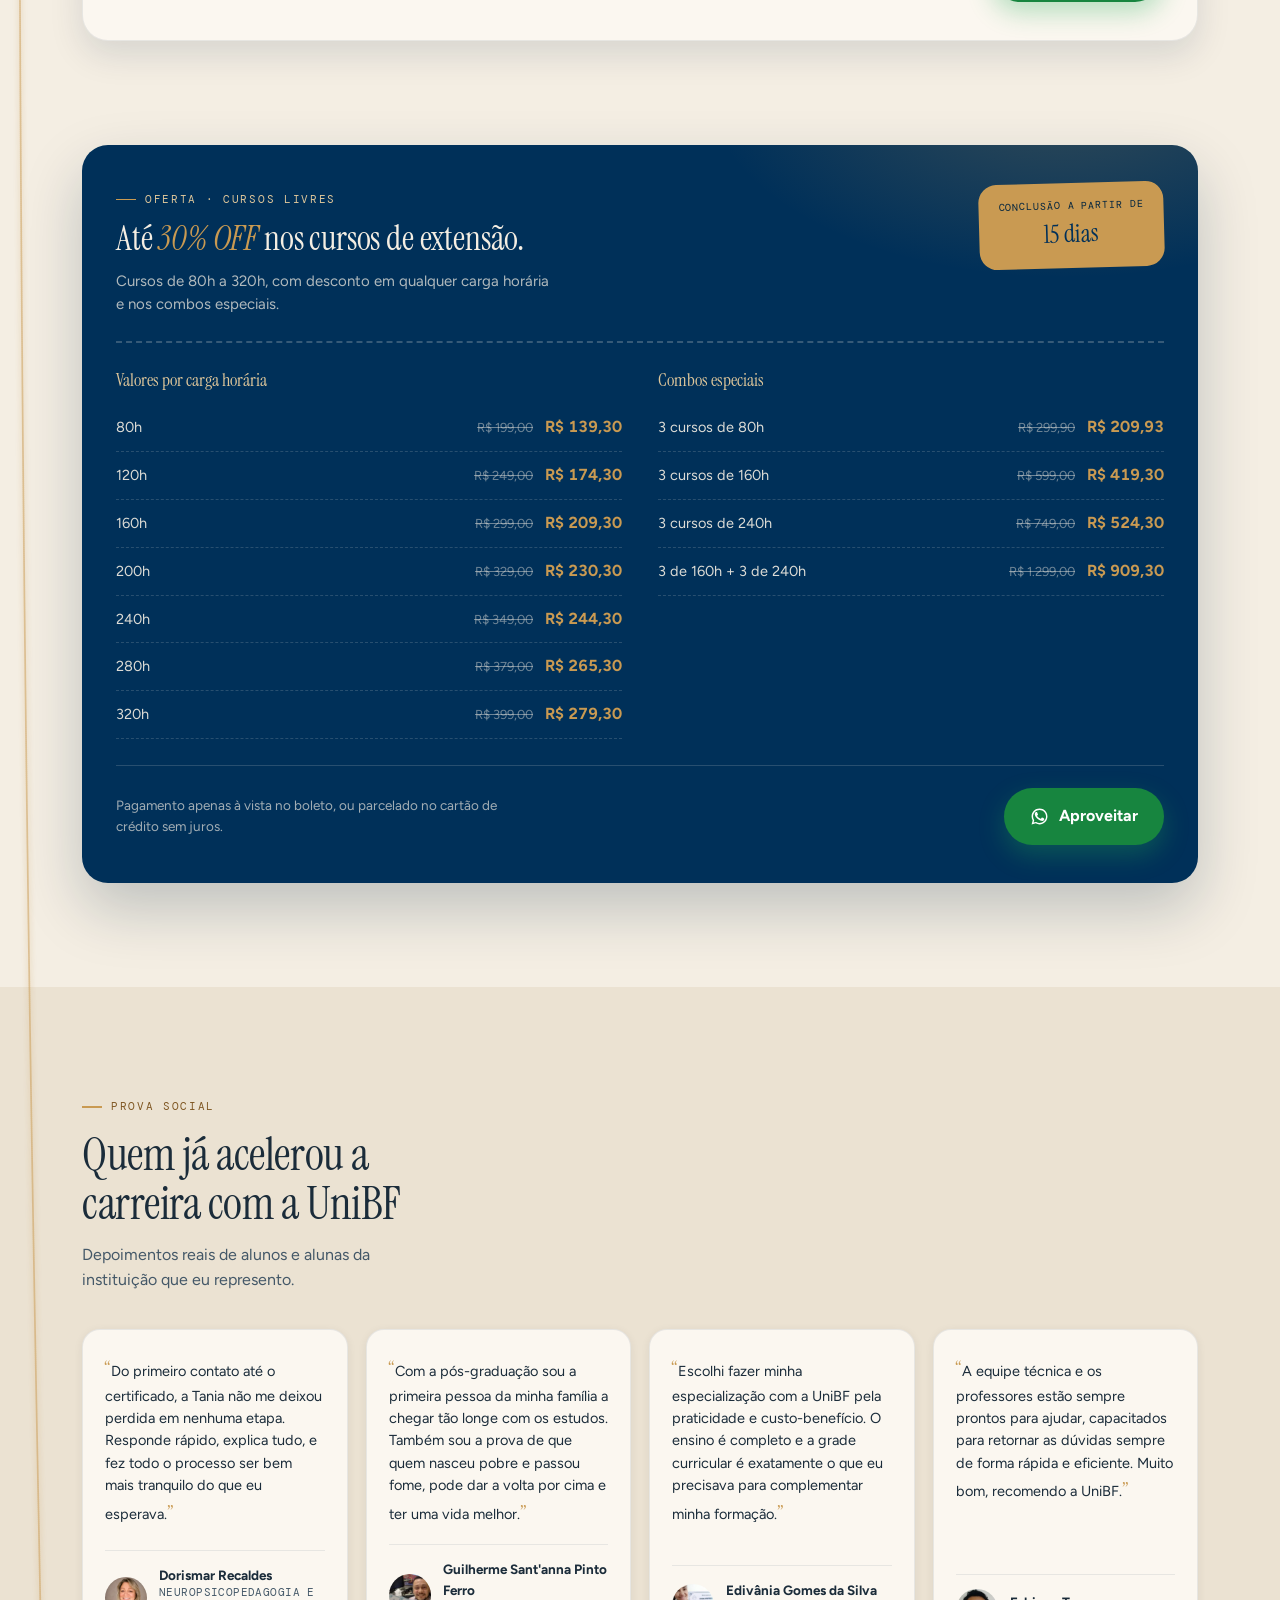
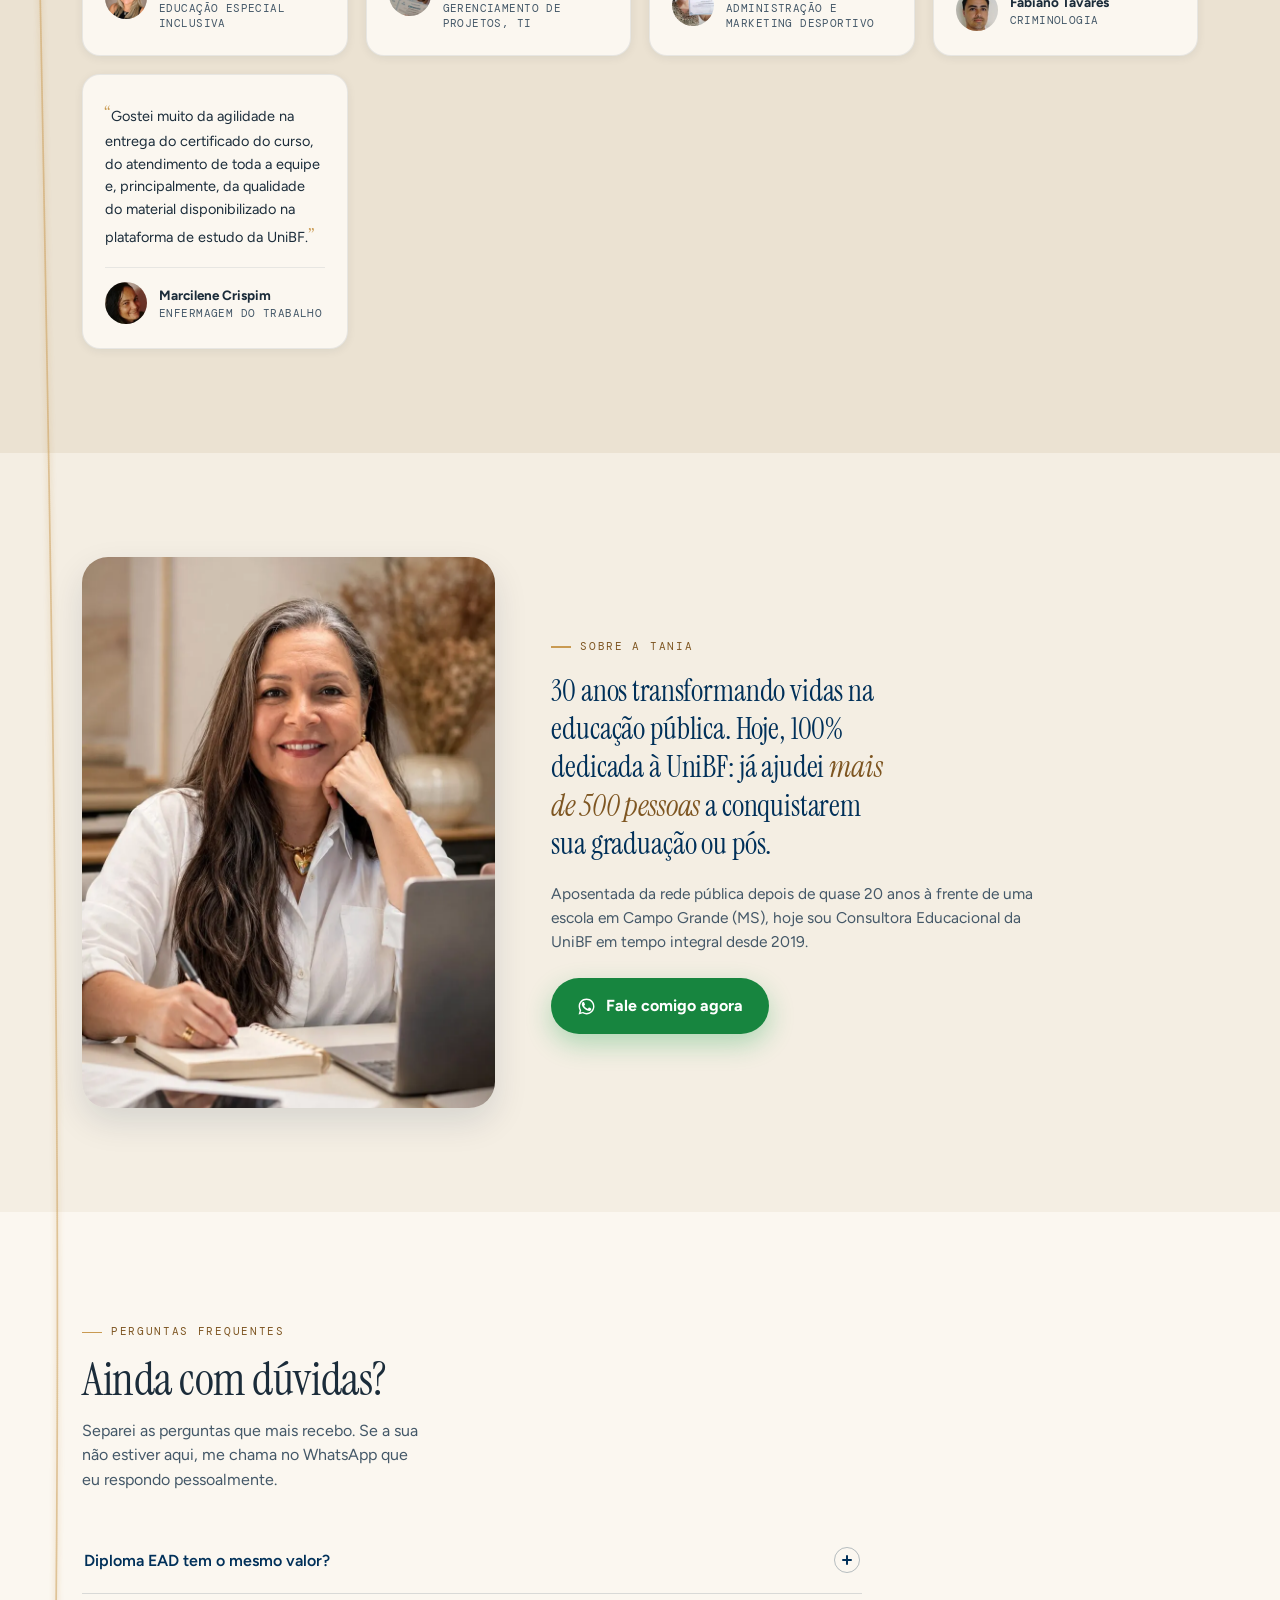
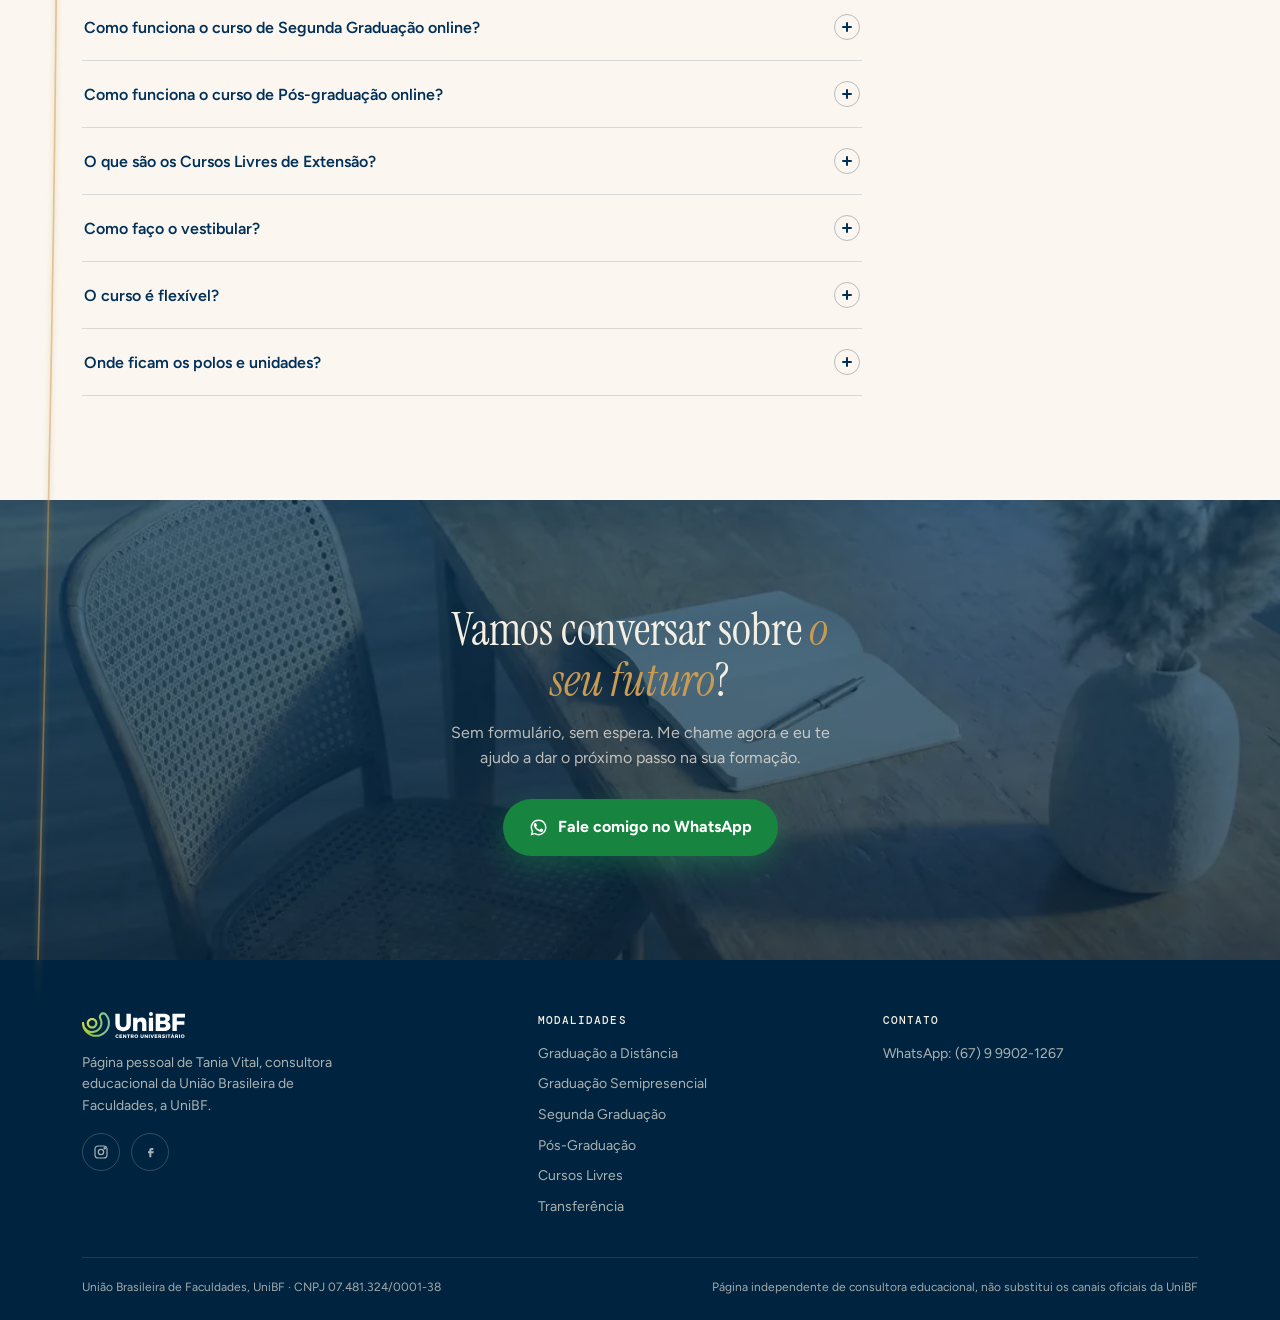
==== commit 69d892c9: "Teste de Pedagogia mostra caminhos, nao aprova nem reprova A pergunta do teste mudou. Era "voce serv" ====
--- a/index.html
+++ b/index.html
@@ -297,9 +297,9 @@
   <aside class="quiz" aria-labelledby="quiz-t">
     <div class="wrap quiz__inner rv">
       <div class="quiz__txt">
-        <span class="kicker">Ainda em dúvida</span>
-        <h2 id="quiz-t" class="display">Pedagogia combina com você?</h2>
-        <p>Oito perguntas rápidas sobre o seu momento. No final eu te digo com franqueza o que eu vejo, mesmo que seja um não.</p>
+        <span class="kicker">Pensando em Pedagogia</span>
+        <h2 id="quiz-t" class="display">Pedagogia é muito maior do que a sala de aula.</h2>
+        <p>São seis caminhos profissionais possíveis, e a sala é só um deles. Seis perguntas e eu te mostro em qual você se encaixa.</p>
       </div>
       <a class="btn btn--ghost quiz__go" href="pedagogia.html">Fazer o teste</a>
     </div>
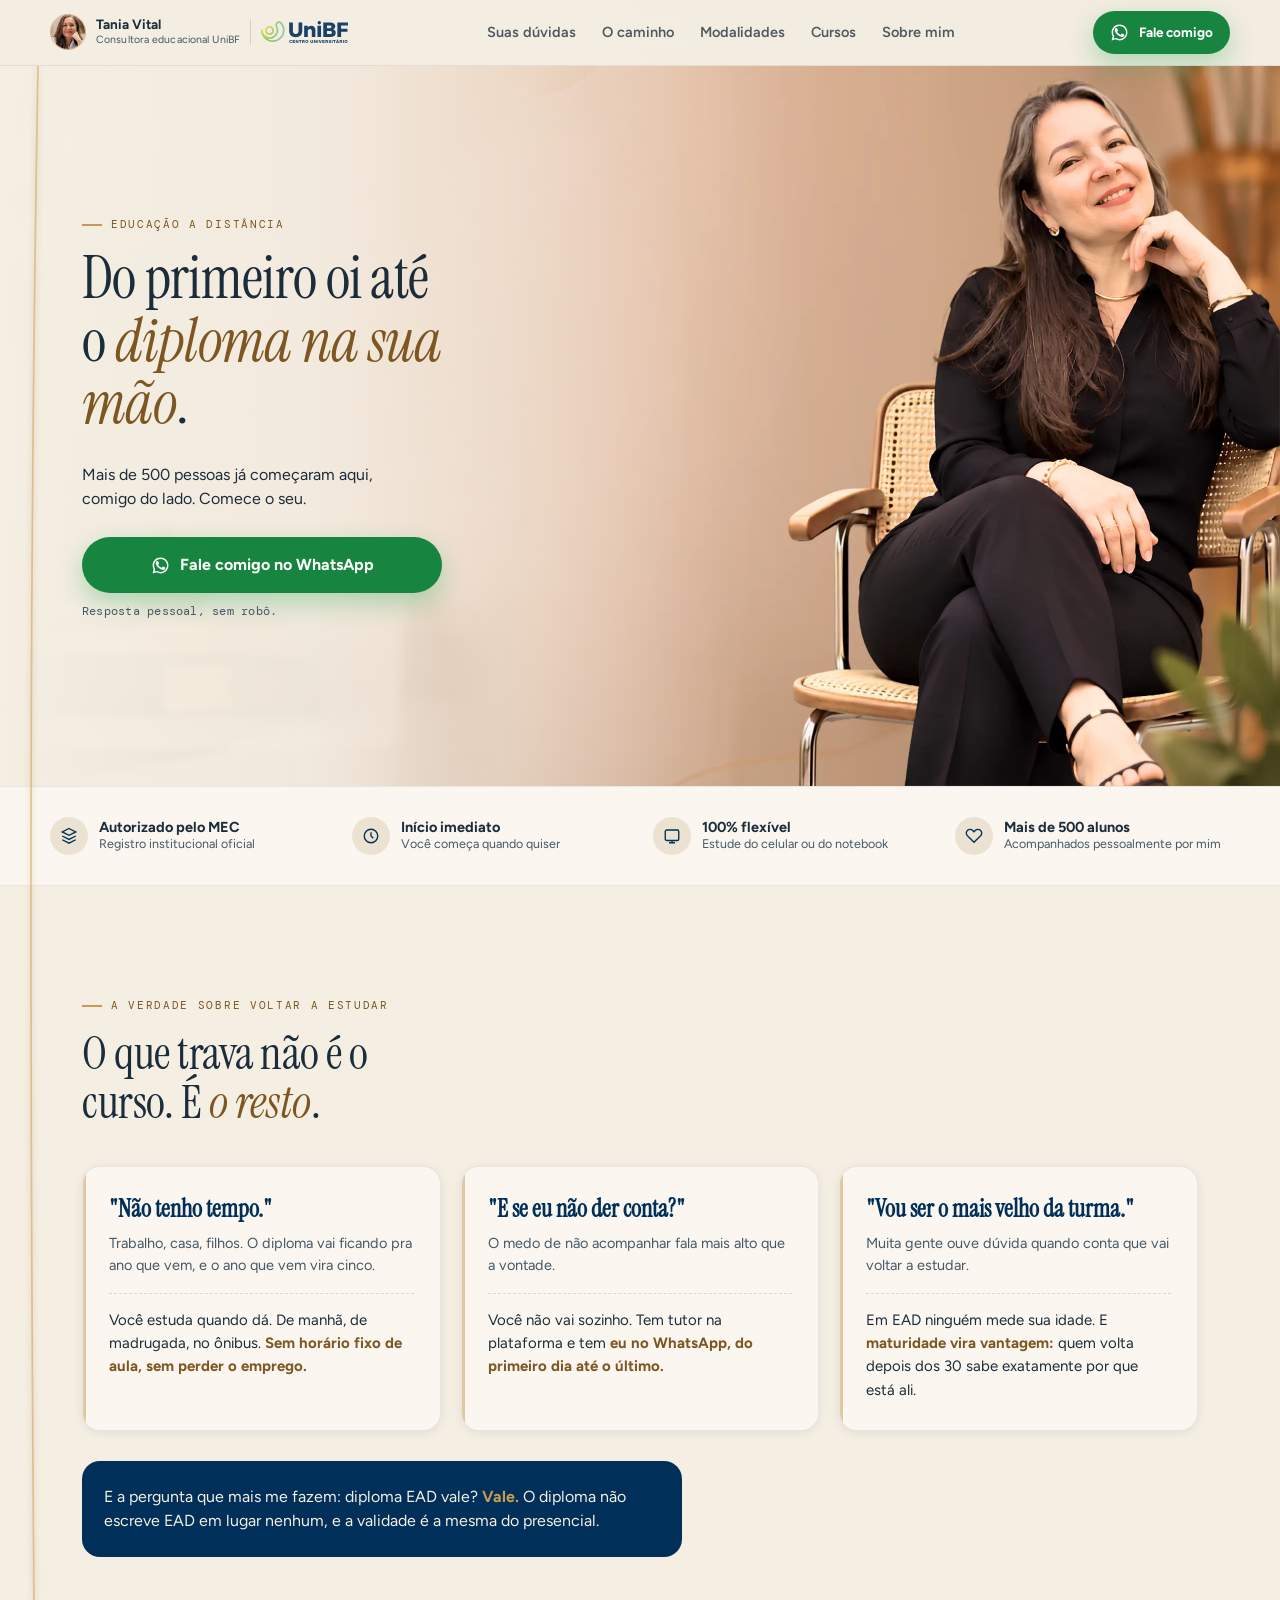
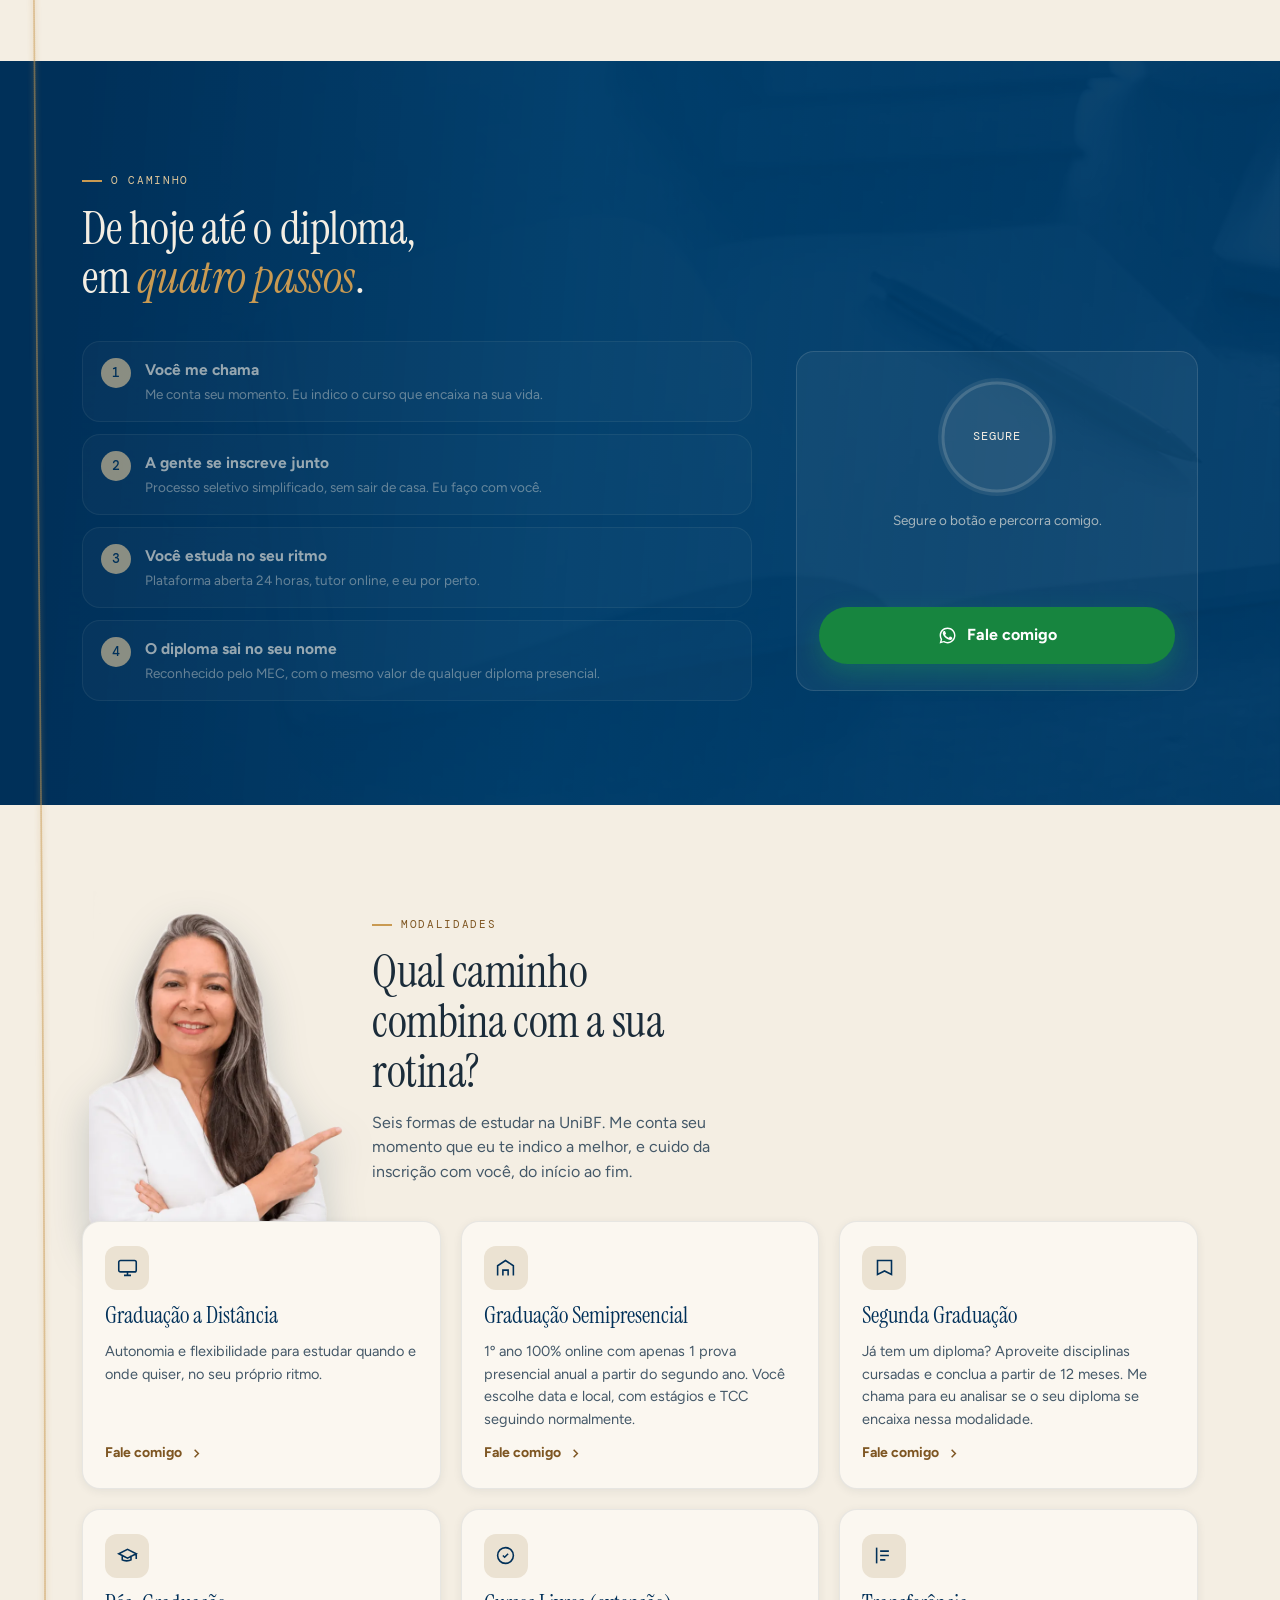
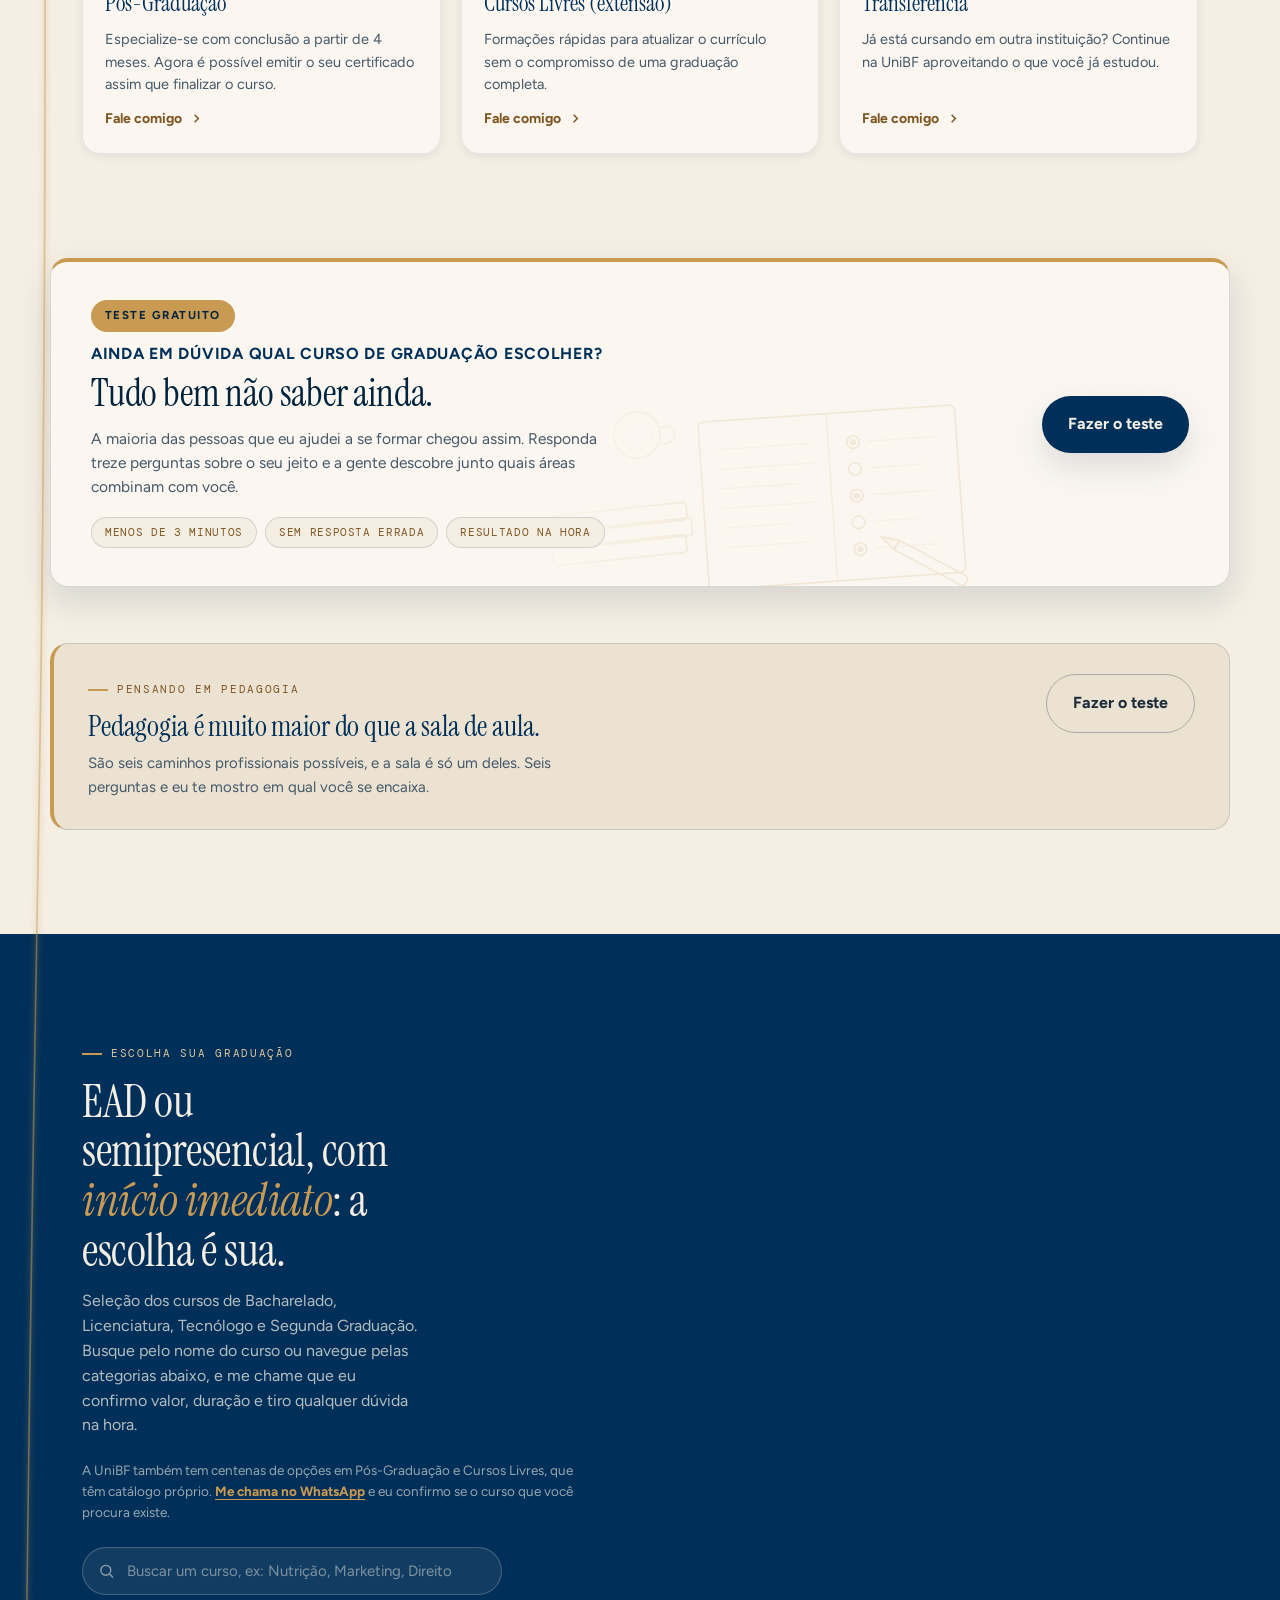
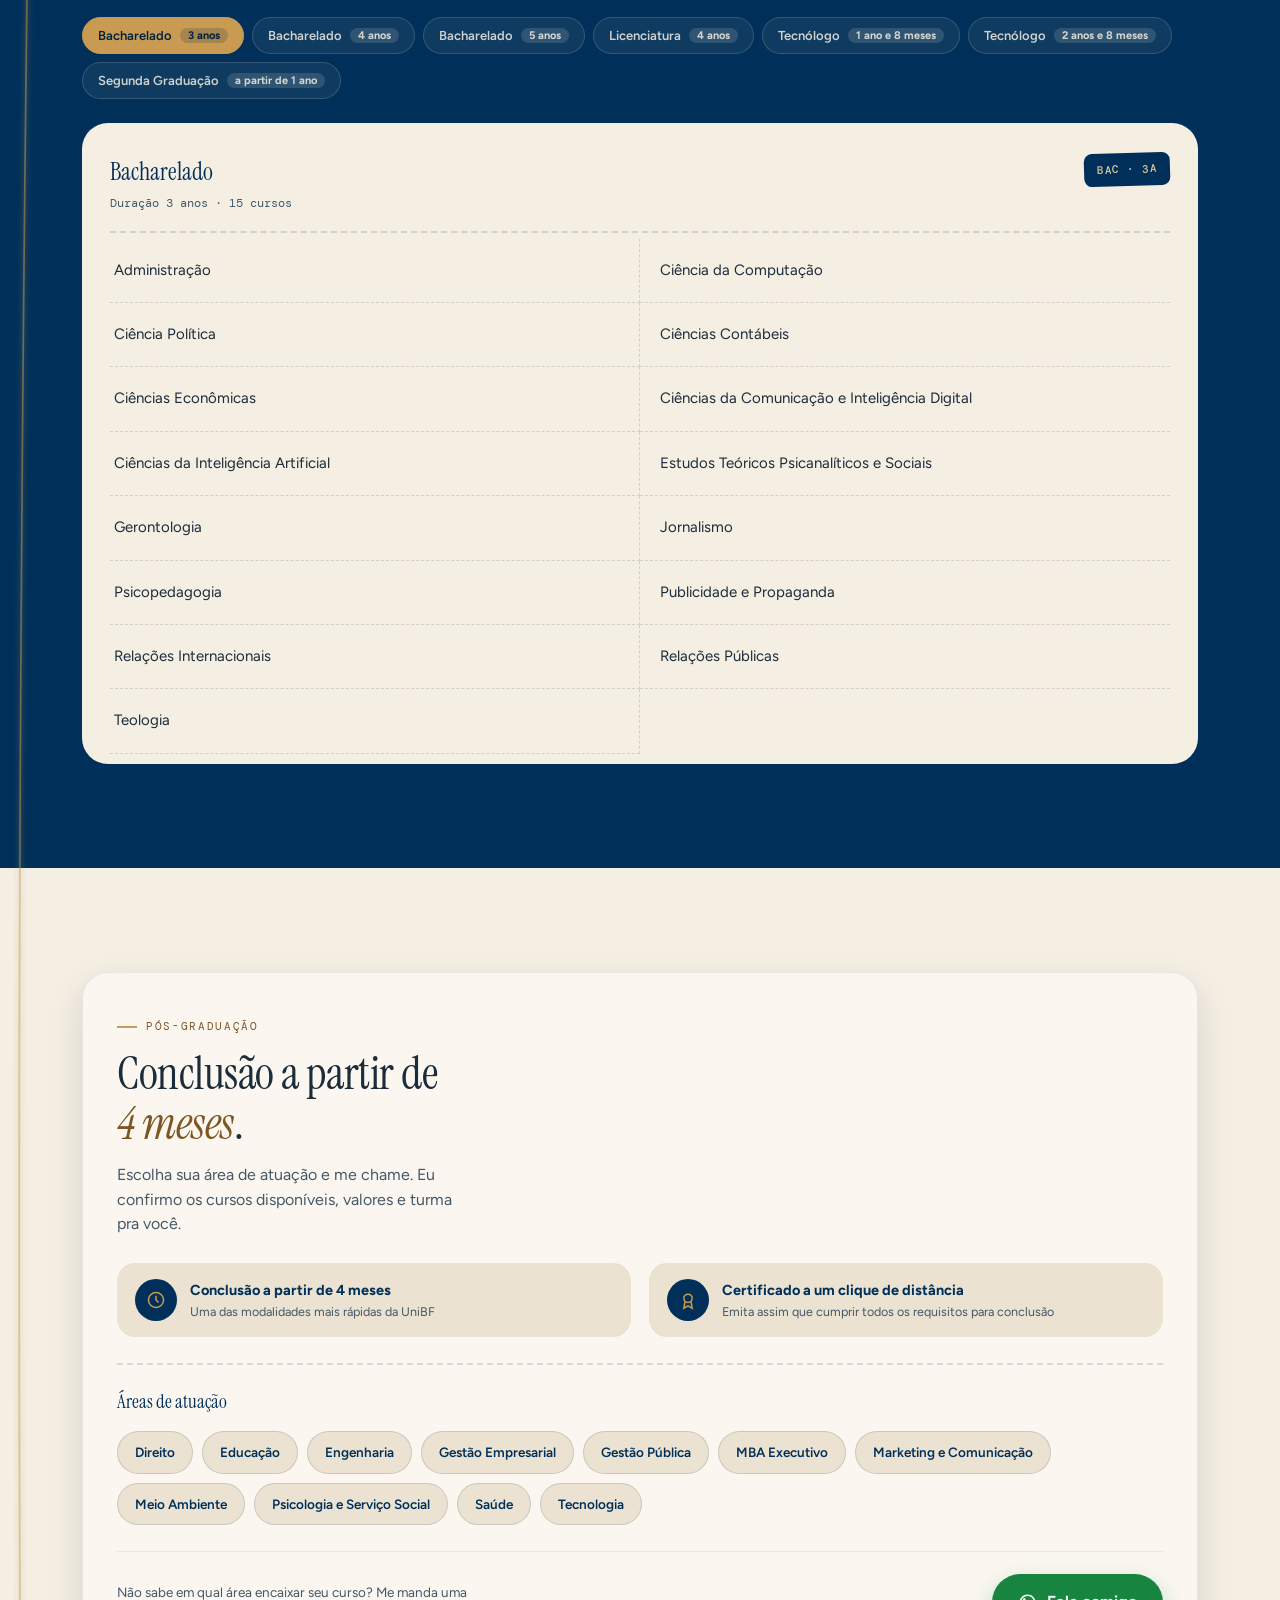
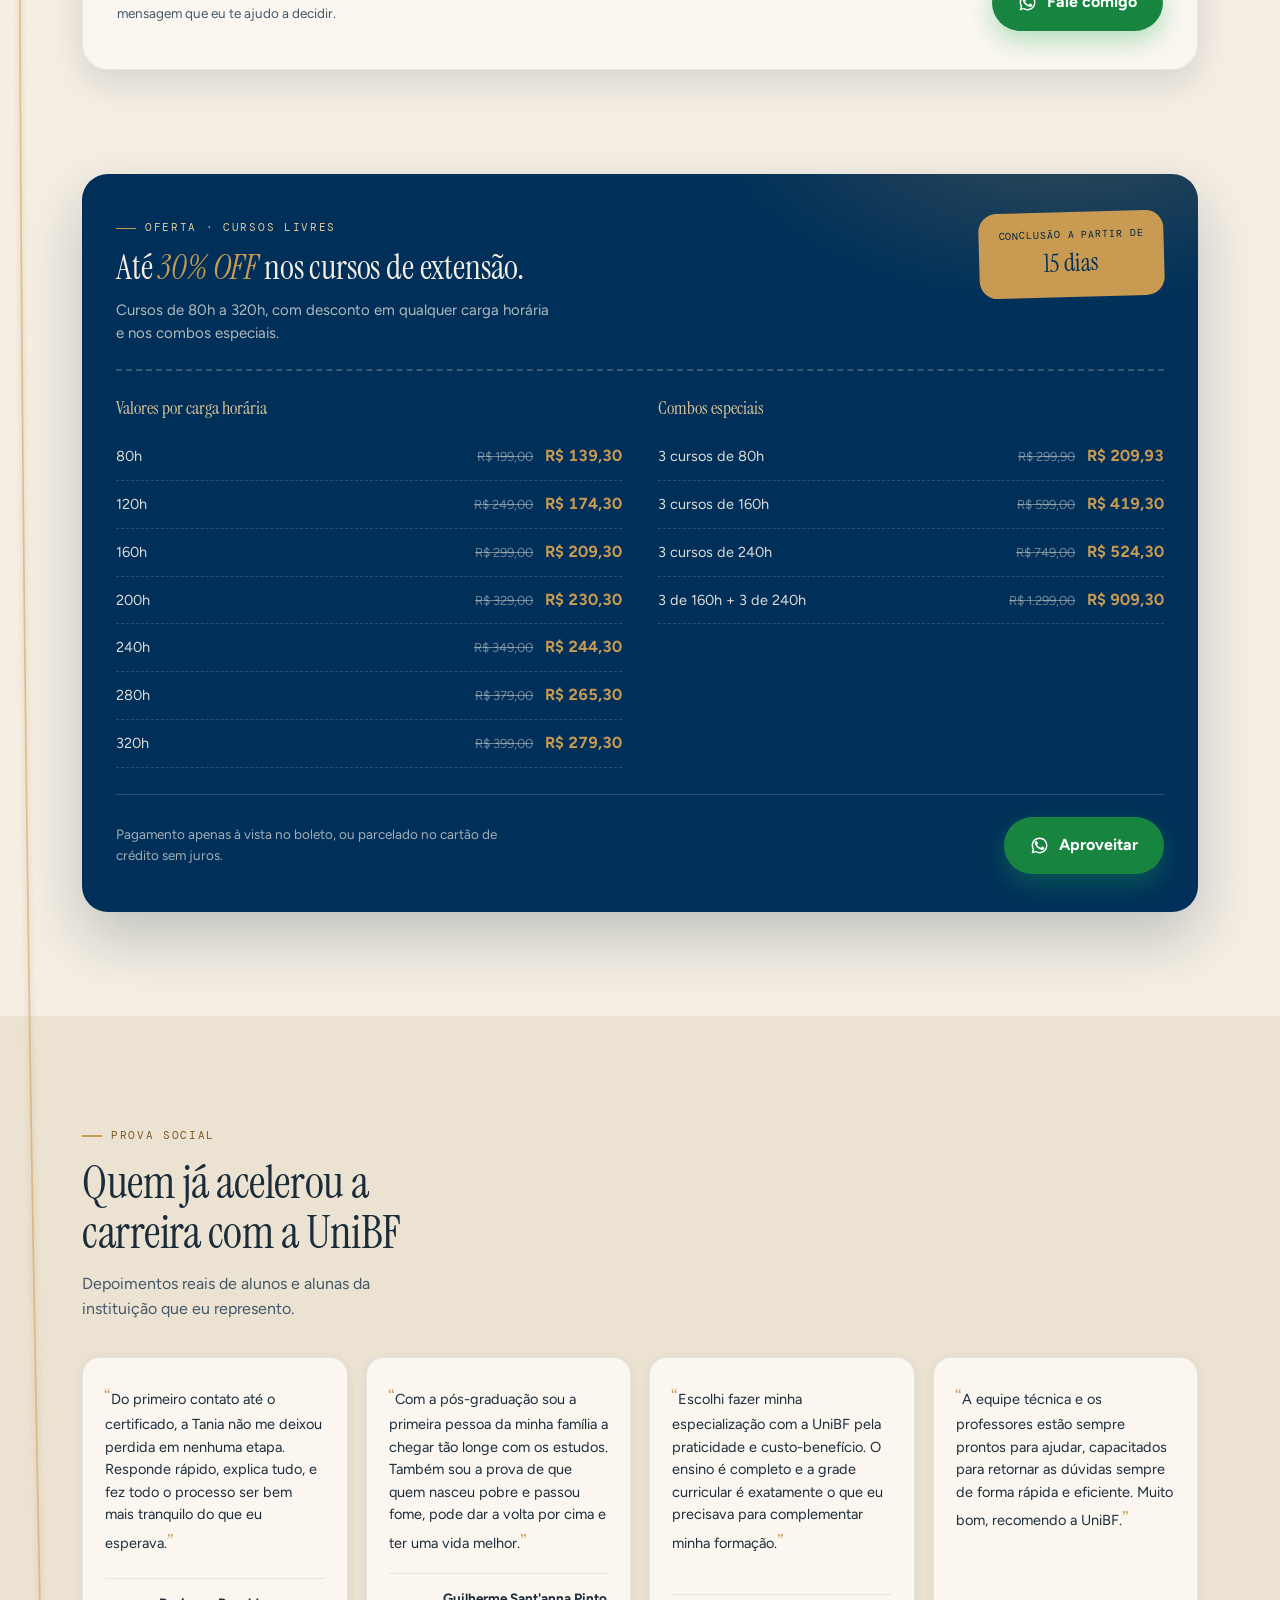
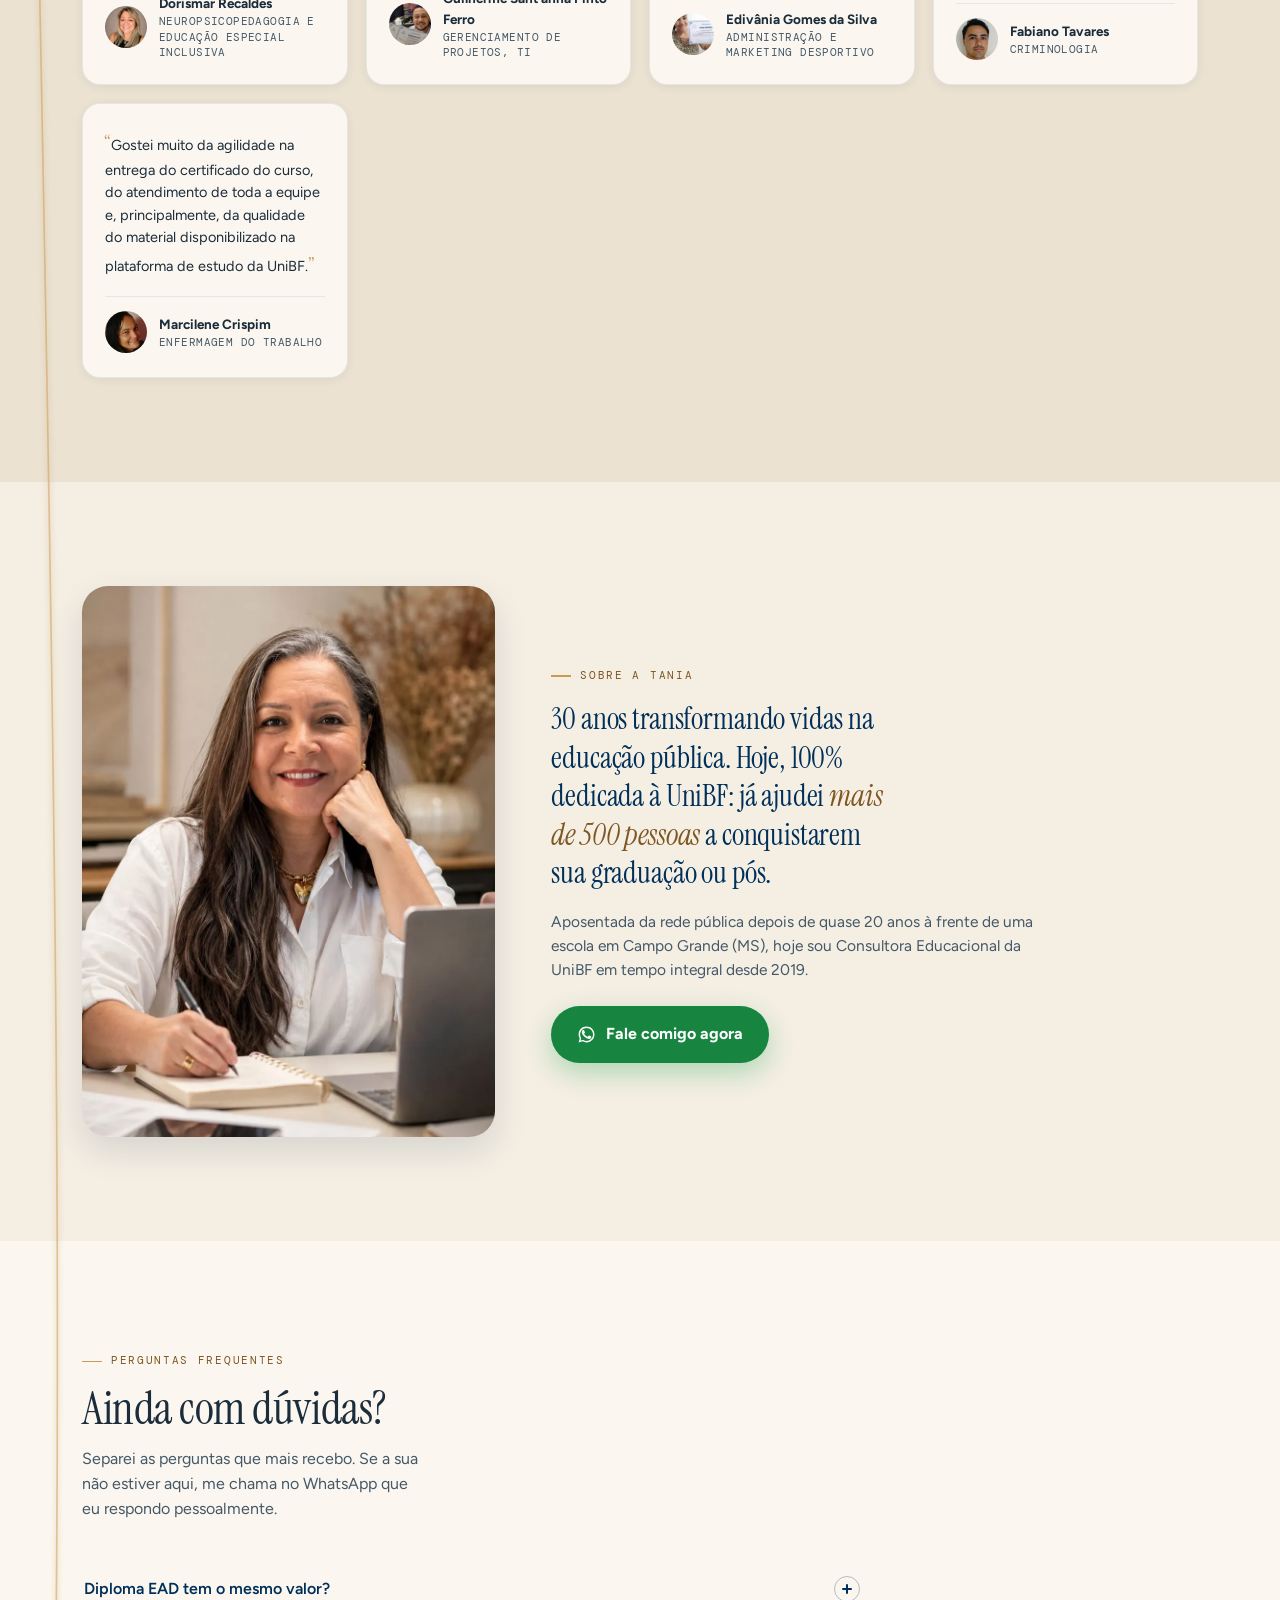
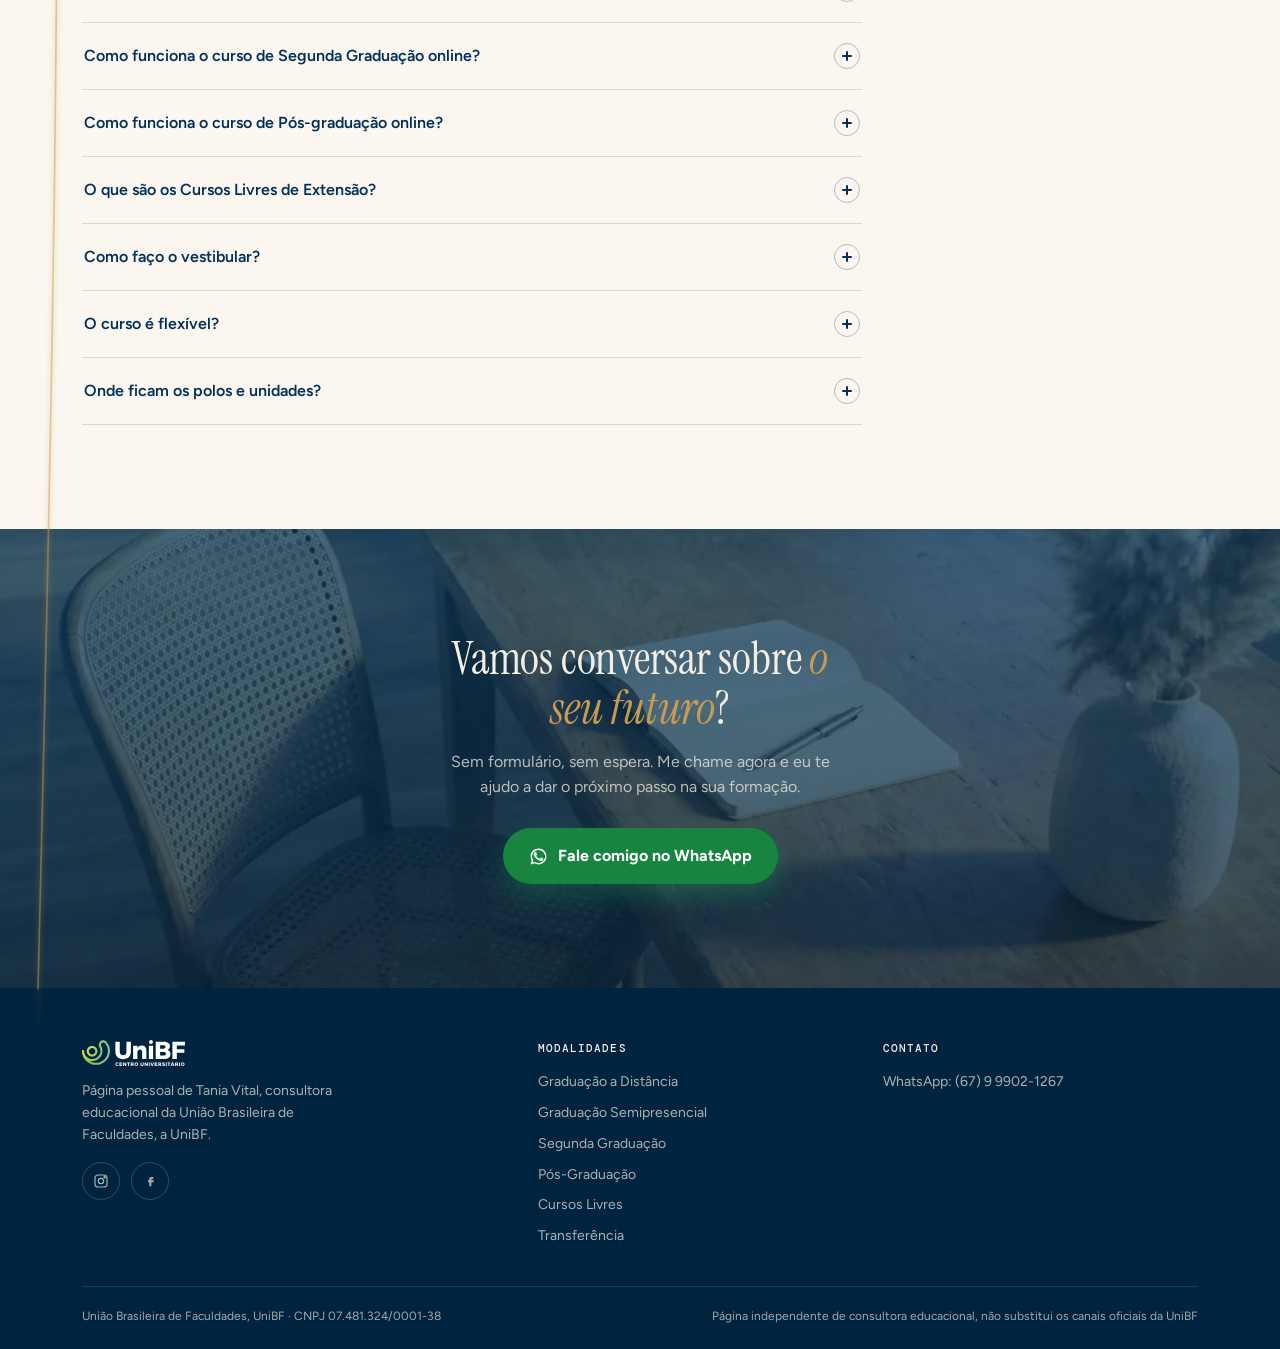
==== commit 9b07d324: "Pergunta em caixa alta antes do titulo do teste "Ainda em duvida qual curso de graduacao escolher?" " ====
--- a/index.html
+++ b/index.html
@@ -281,7 +281,7 @@
     <div class="wrap perfil__card rv">
       <div class="perfil__txt">
         <span class="selo">Teste gratuito</span>
-        <h2 id="perfil-t" class="display">Tudo bem não saber ainda.</h2>
+        <h2 id="perfil-t" class="display"><span class="perfil__q">Ainda em dúvida qual curso de graduação escolher?</span>Tudo bem não saber ainda.</h2>
         <p>A maioria das pessoas que eu ajudei a se formar chegou assim. Responda treze perguntas sobre o seu jeito e a gente descobre junto quais áreas combinam com você.</p>
         <ul class="perfil__marcas">
           <li>Menos de 3 minutos</li>
--- a/assets/css/style.css
+++ b/assets/css/style.css
@@ -510,6 +510,15 @@
 .perfil__txt,.perfil__go{position:relative;z-index:1}
 .perfil__txt h2{font-family:"Instrument Serif",Georgia,serif;font-weight:400;
   font-size:clamp(27px,6.2vw,38px);color:var(--navy-deep);line-height:1.1;margin-top:12px}
+/* A pergunta vive dentro do h2 para o leitor de tela ler as duas linhas como
+   um titulo so. Precisa de .perfil__txt h2 na frente: sozinho, .perfil__q
+   perde em especificidade para a regra do h2 acima e sai em serifa. */
+.perfil__txt h2 .perfil__q{
+  display:block;margin-bottom:8px;
+  font-family:"Figtree",sans-serif;font-weight:700;
+  font-size:clamp(13.5px,3.4vw,16px);line-height:1.3;
+  letter-spacing:.045em;text-transform:uppercase;color:var(--navy);
+}
 .perfil__txt > p{margin-top:12px;color:var(--muted);font-size:15.5px;max-width:52ch}
 .perfil__marcas{display:flex;flex-wrap:wrap;gap:8px;margin-top:18px}
 .perfil__marcas li{font-family:"DM Mono",monospace;font-size:11px;letter-spacing:.06em;
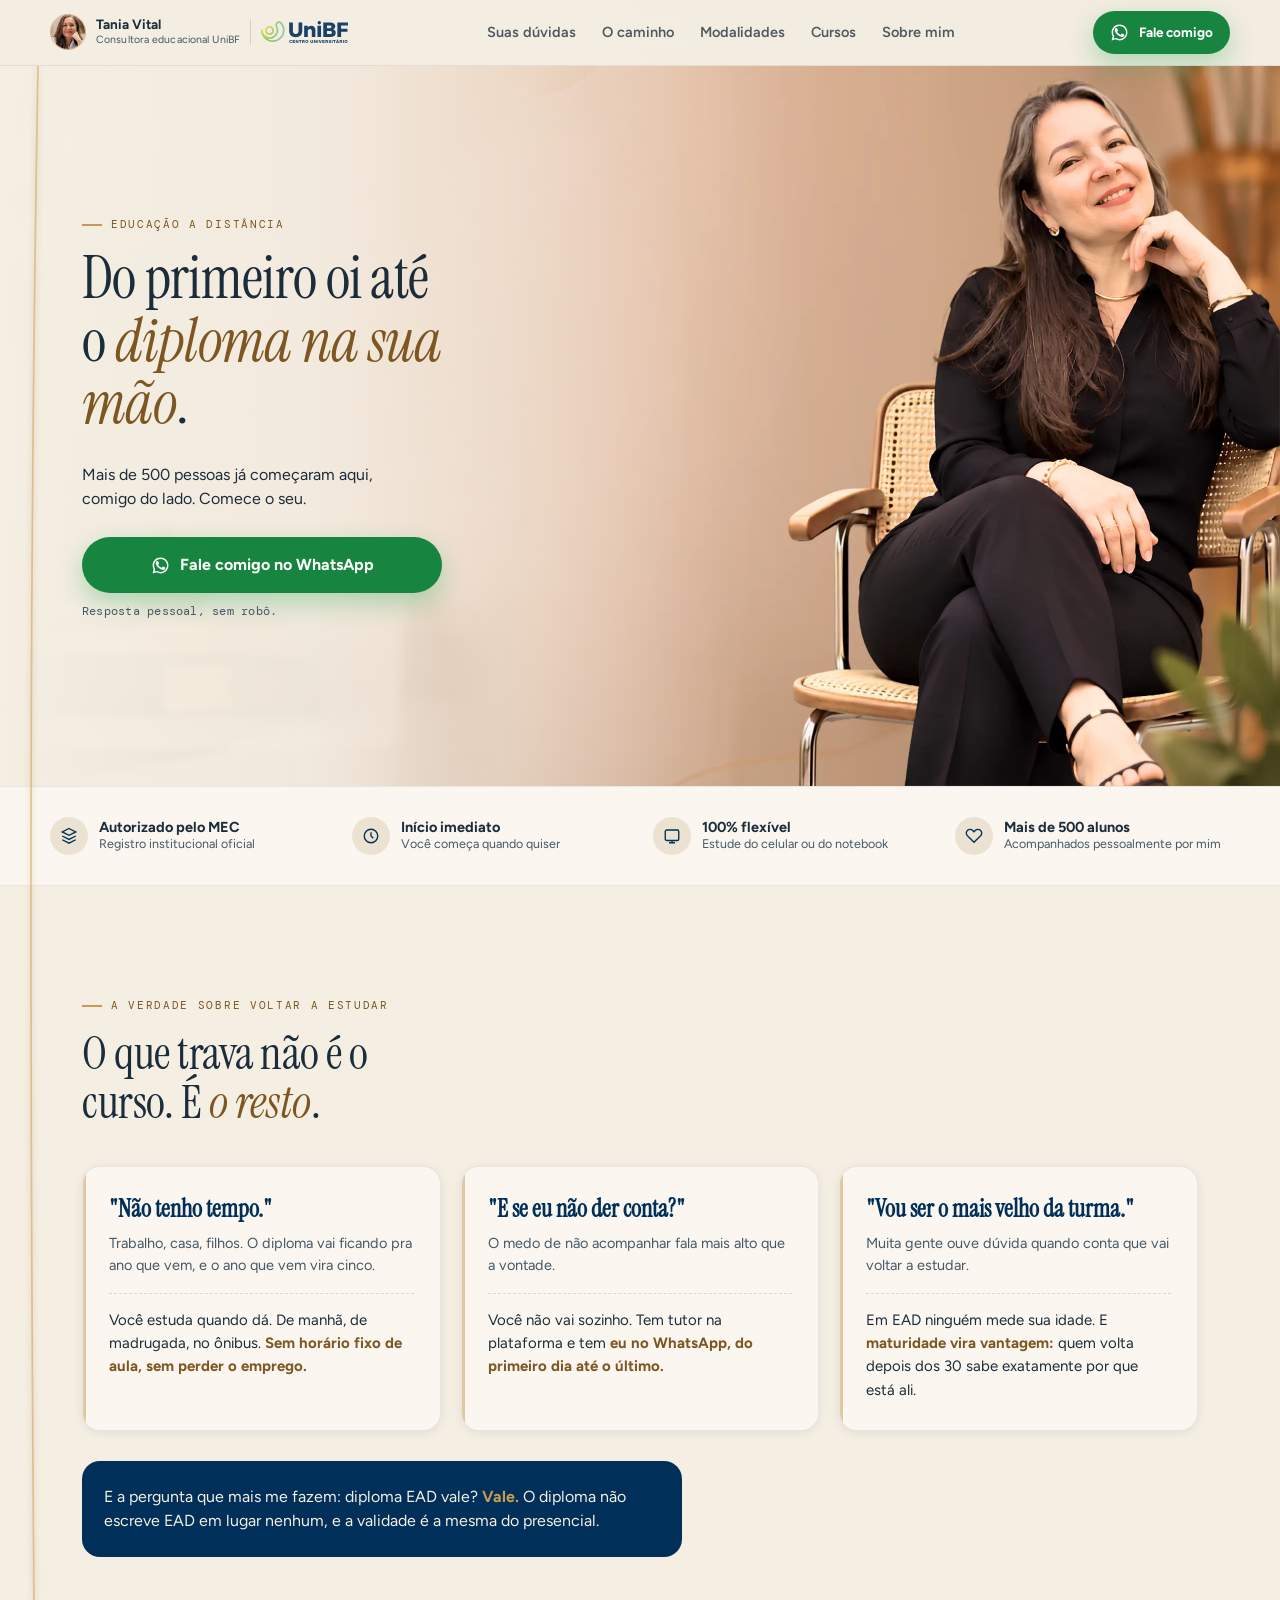
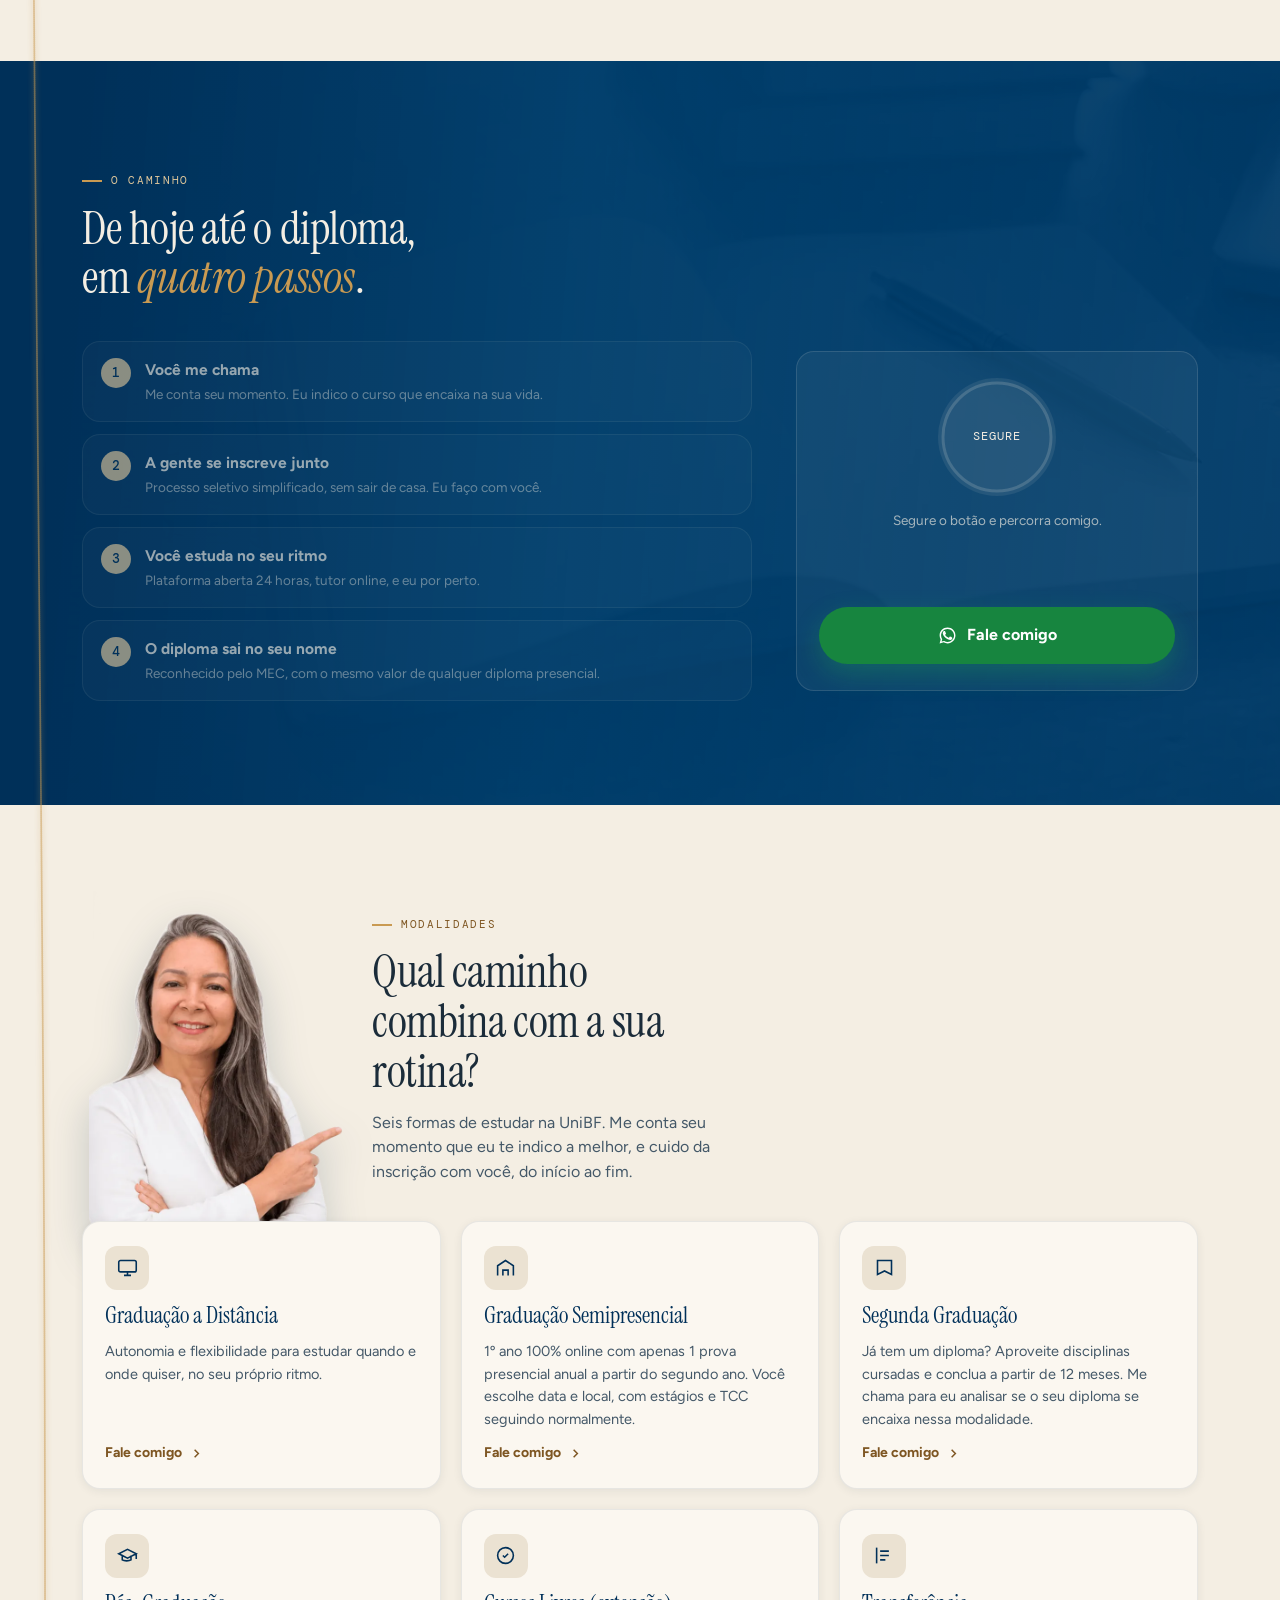
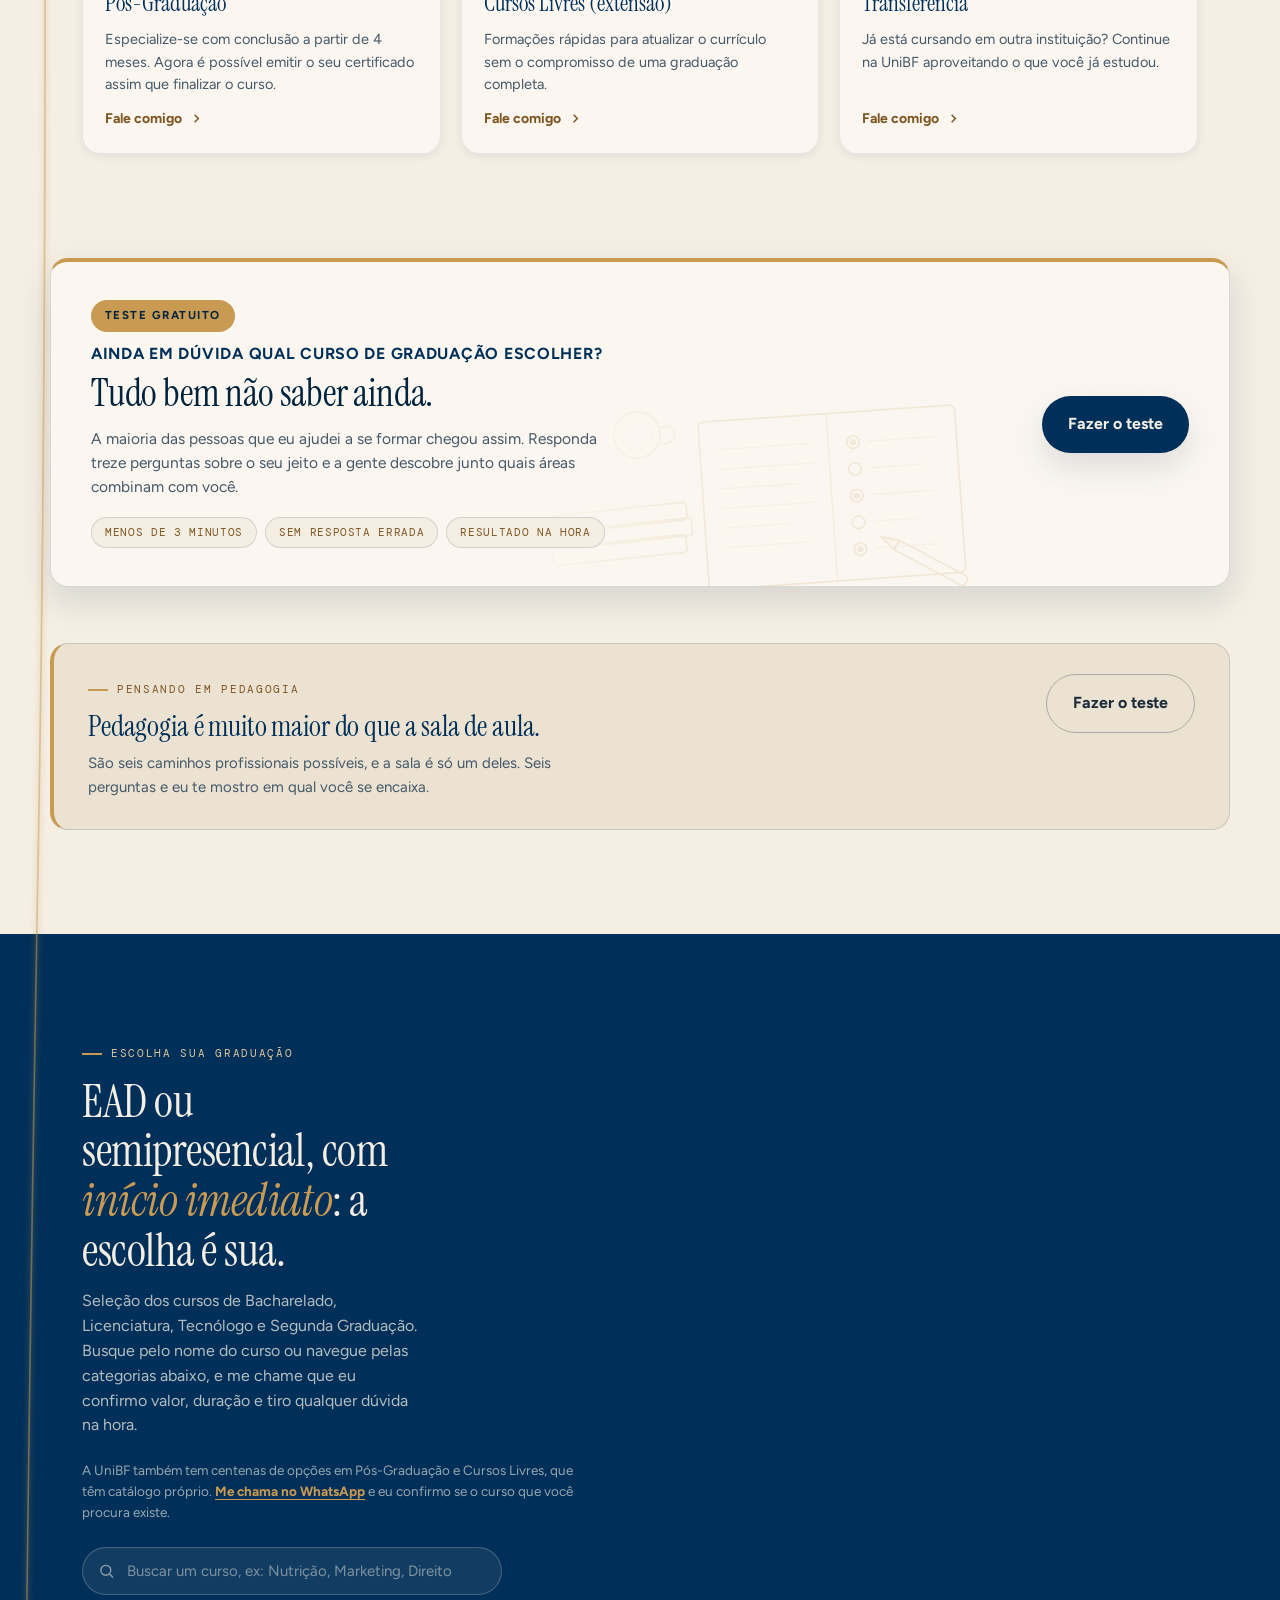
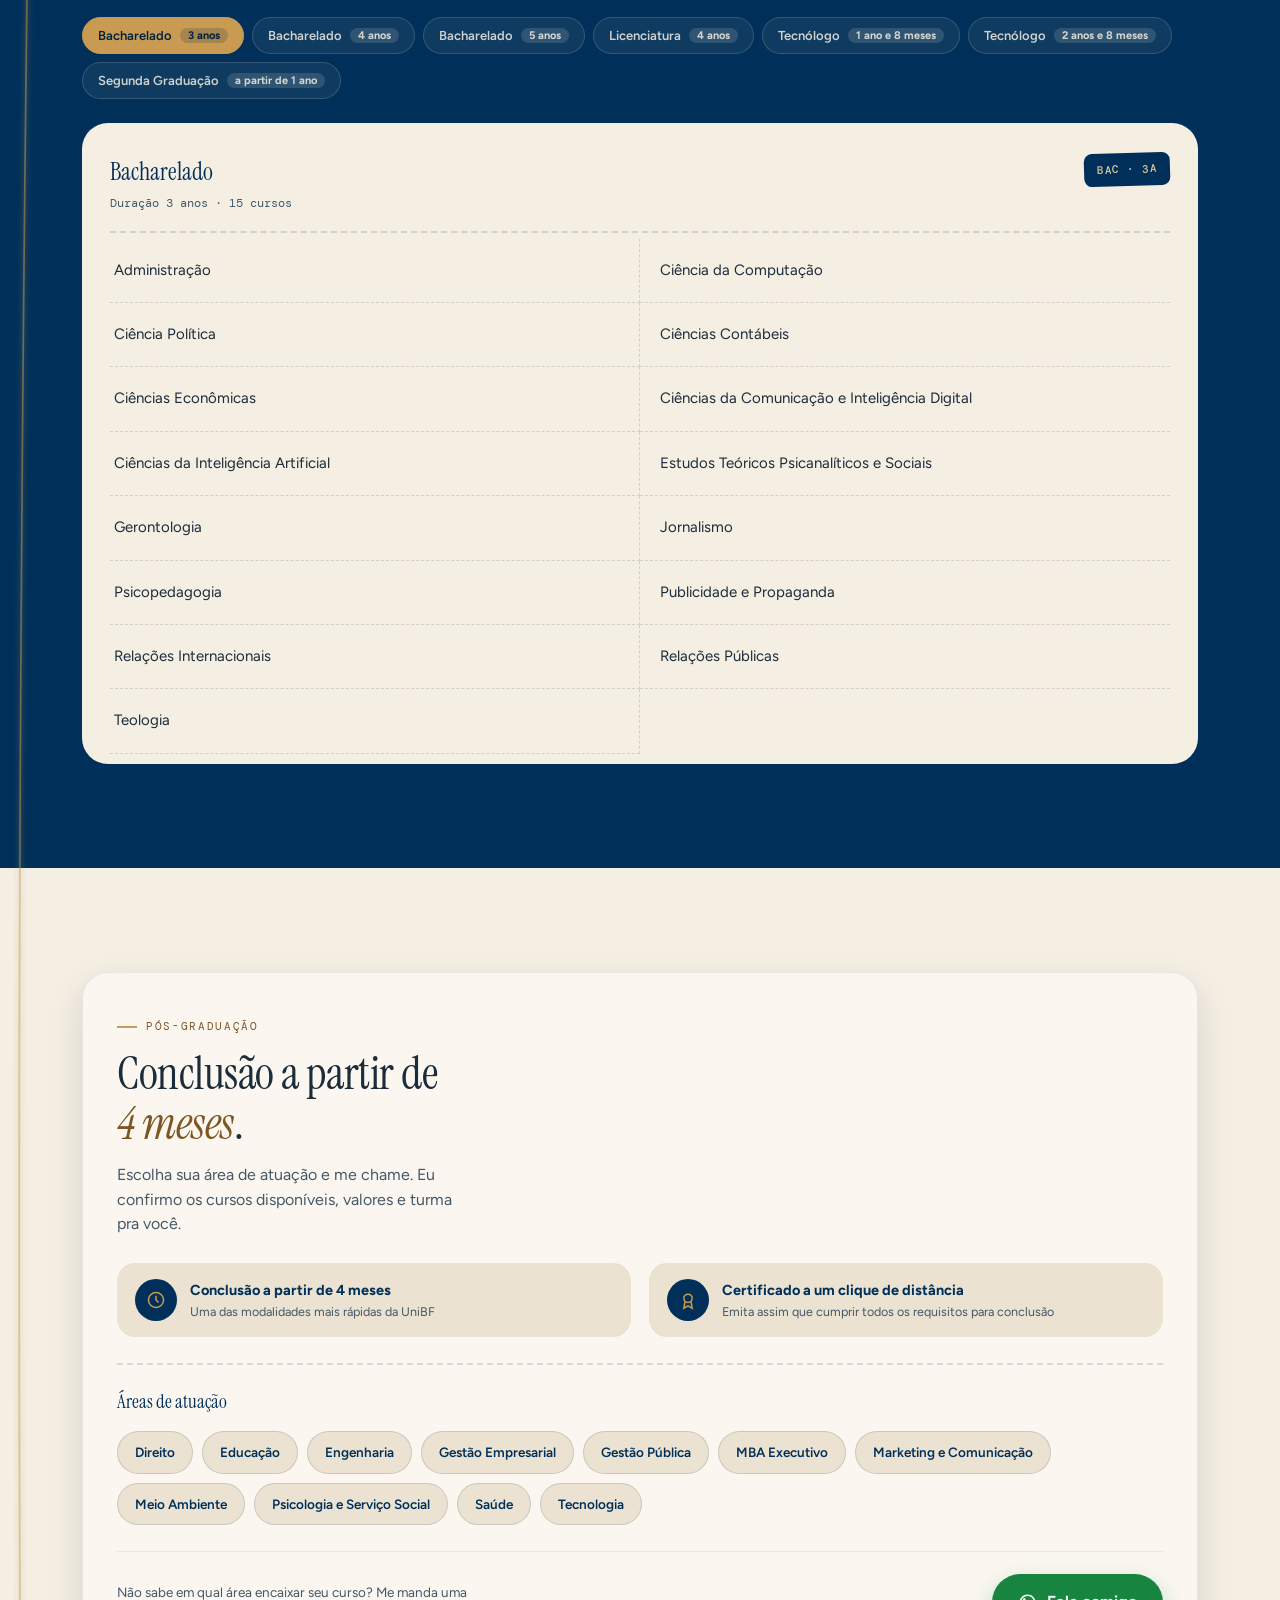
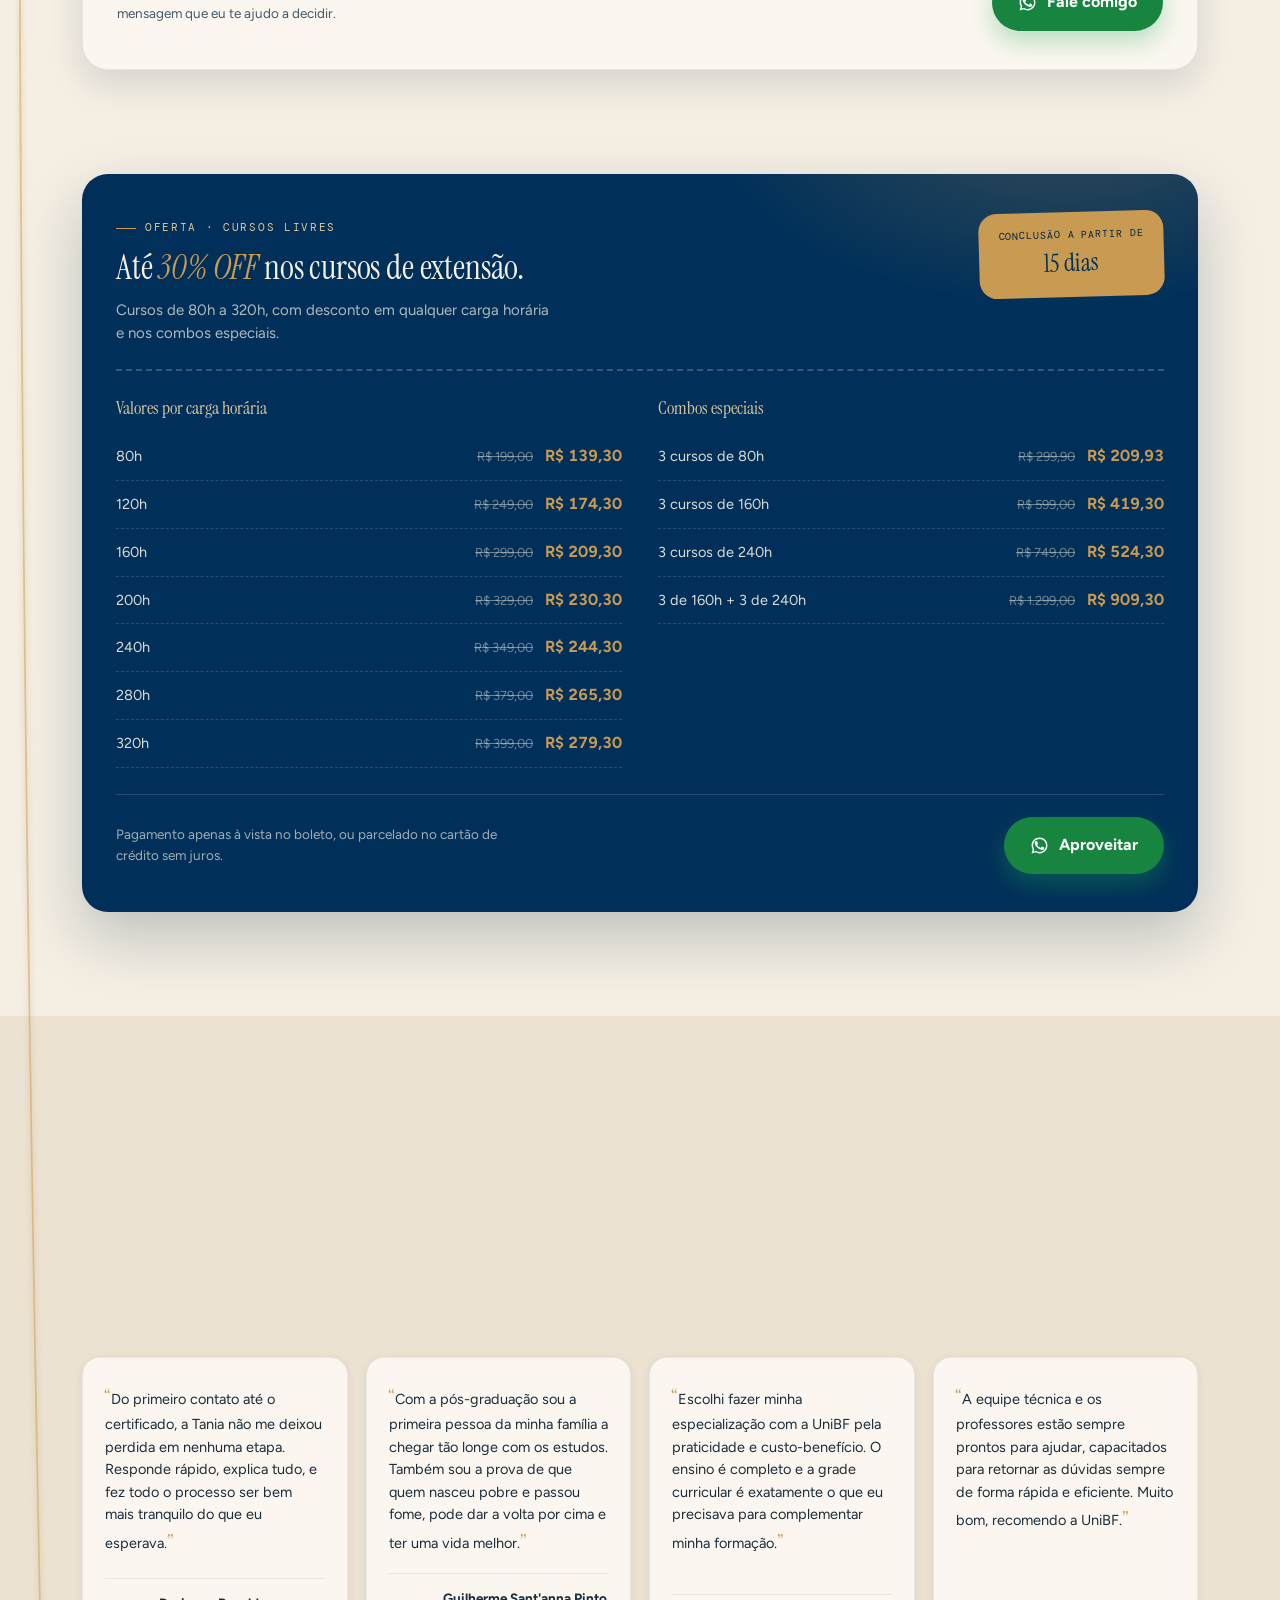
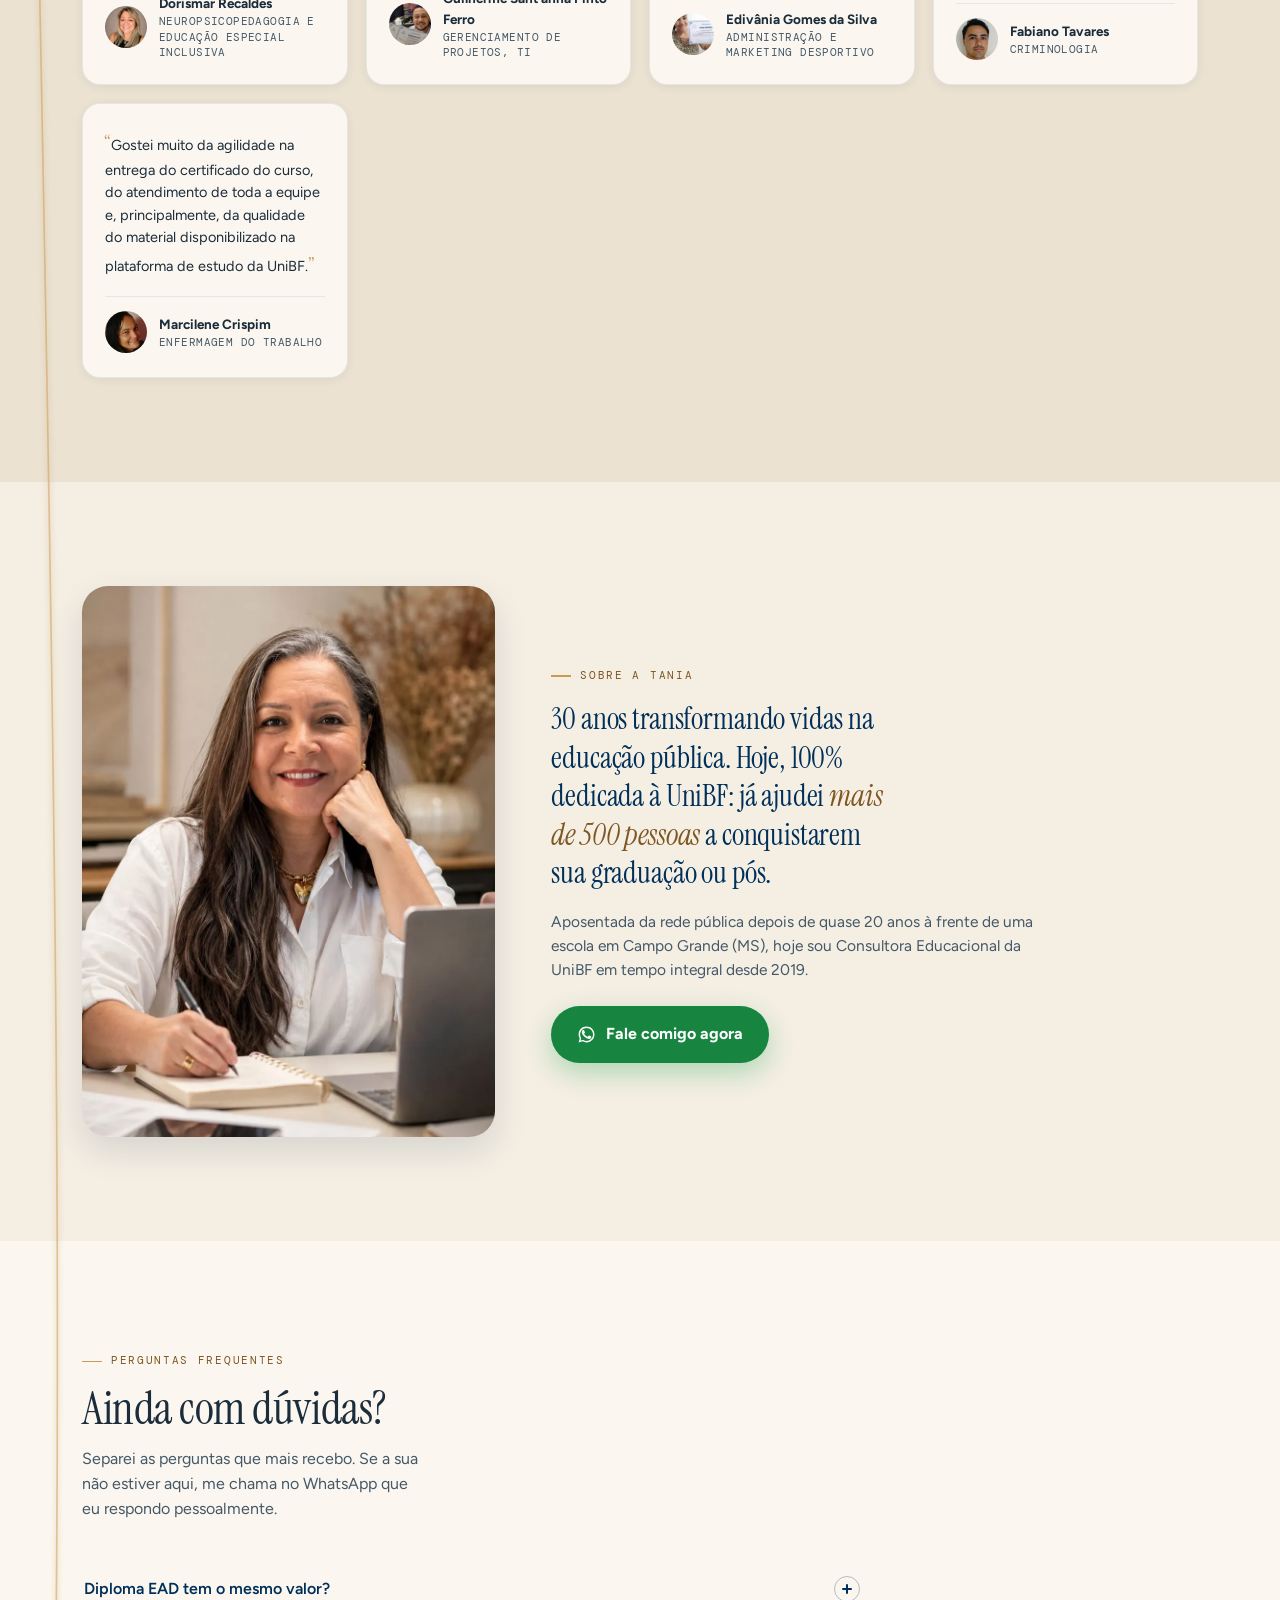
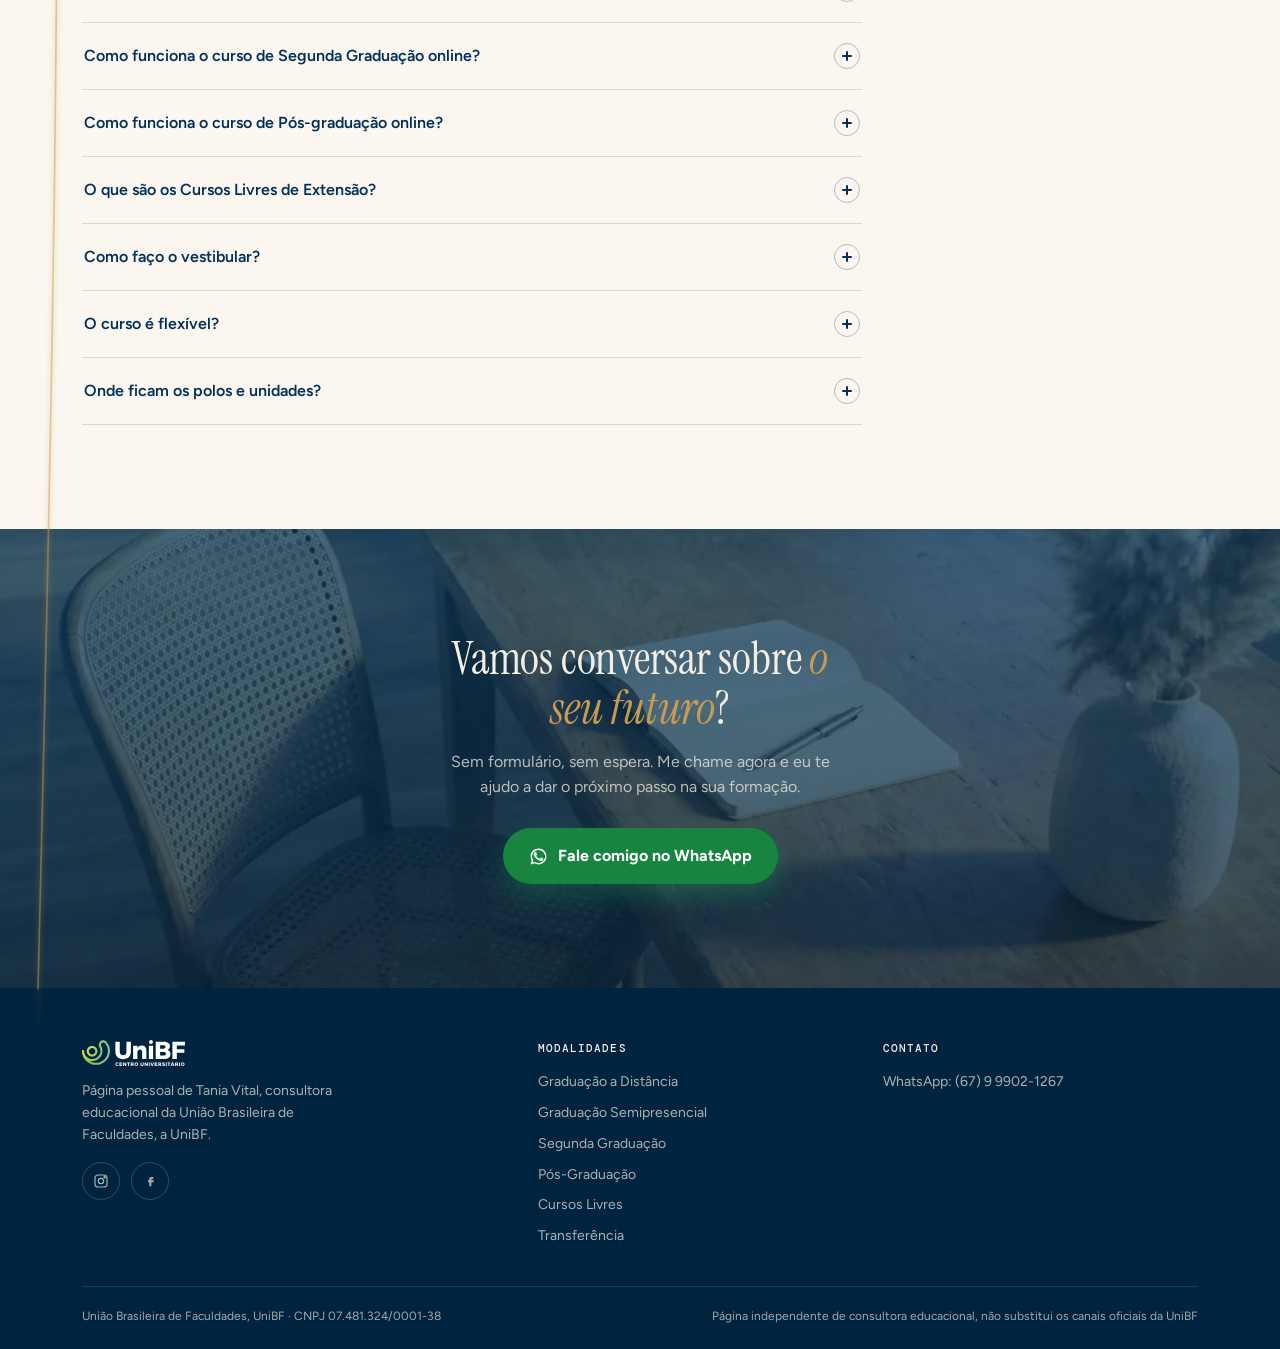
==== commit 3be8b3fa: "Previa de compartilhamento nova, legivel no tamanho da conversa A antiga tinha tres niveis de texto " ====
--- a/index.html
+++ b/index.html
@@ -14,13 +14,14 @@
 <link rel="icon" href="data:image/svg+xml,%3Csvg xmlns='http://www.w3.org/2000/svg' viewBox='0 0 32 32'%3E%3Crect width='32' height='32' rx='7' fill='%23563419'/%3E%3Cpath d='M8 22C8 13 16 9 24 10' stroke='%23cb9a65' stroke-width='2.6' fill='none' stroke-linecap='round'/%3E%3Ccircle cx='24' cy='10' r='2.6' fill='%23cb9a65'/%3E%3C/svg%3E" />
 
 <meta property="og:title" content="Tania Vital · Consultora educacional UniBF" />
-<meta property="og:description" content="Do primeiro oi até o diploma na sua mão. Mais de 500 pessoas já começaram aqui." />
+<meta property="og:description" content="Graduação, segunda graduação e pós EAD, reconhecidas pelo MEC. Mais de 500 pessoas já começaram comigo." />
 <meta property="og:type" content="website" />
 <meta property="og:locale" content="pt_BR" />
 <meta property="og:url" content="https://taniaanjugomes-commits.github.io/tania-vital-unibf/" />
-<meta property="og:image" content="https://taniaanjugomes-commits.github.io/tania-vital-unibf/assets/img/og-compartilhar.jpg" />
+<meta property="og:image" content="https://taniaanjugomes-commits.github.io/tania-vital-unibf/assets/img/og-compartilhar-2.jpg" />
 <meta property="og:image:width" content="1200" />
 <meta property="og:image:height" content="630" />
+<meta property="og:image:alt" content="Tania Vital, consultora educacional da UniBF, ao lado da frase: do primeiro oi até o diploma na sua mão." />
 <meta name="twitter:card" content="summary_large_image" />
 
 <link rel="preconnect" href="https://fonts.googleapis.com">
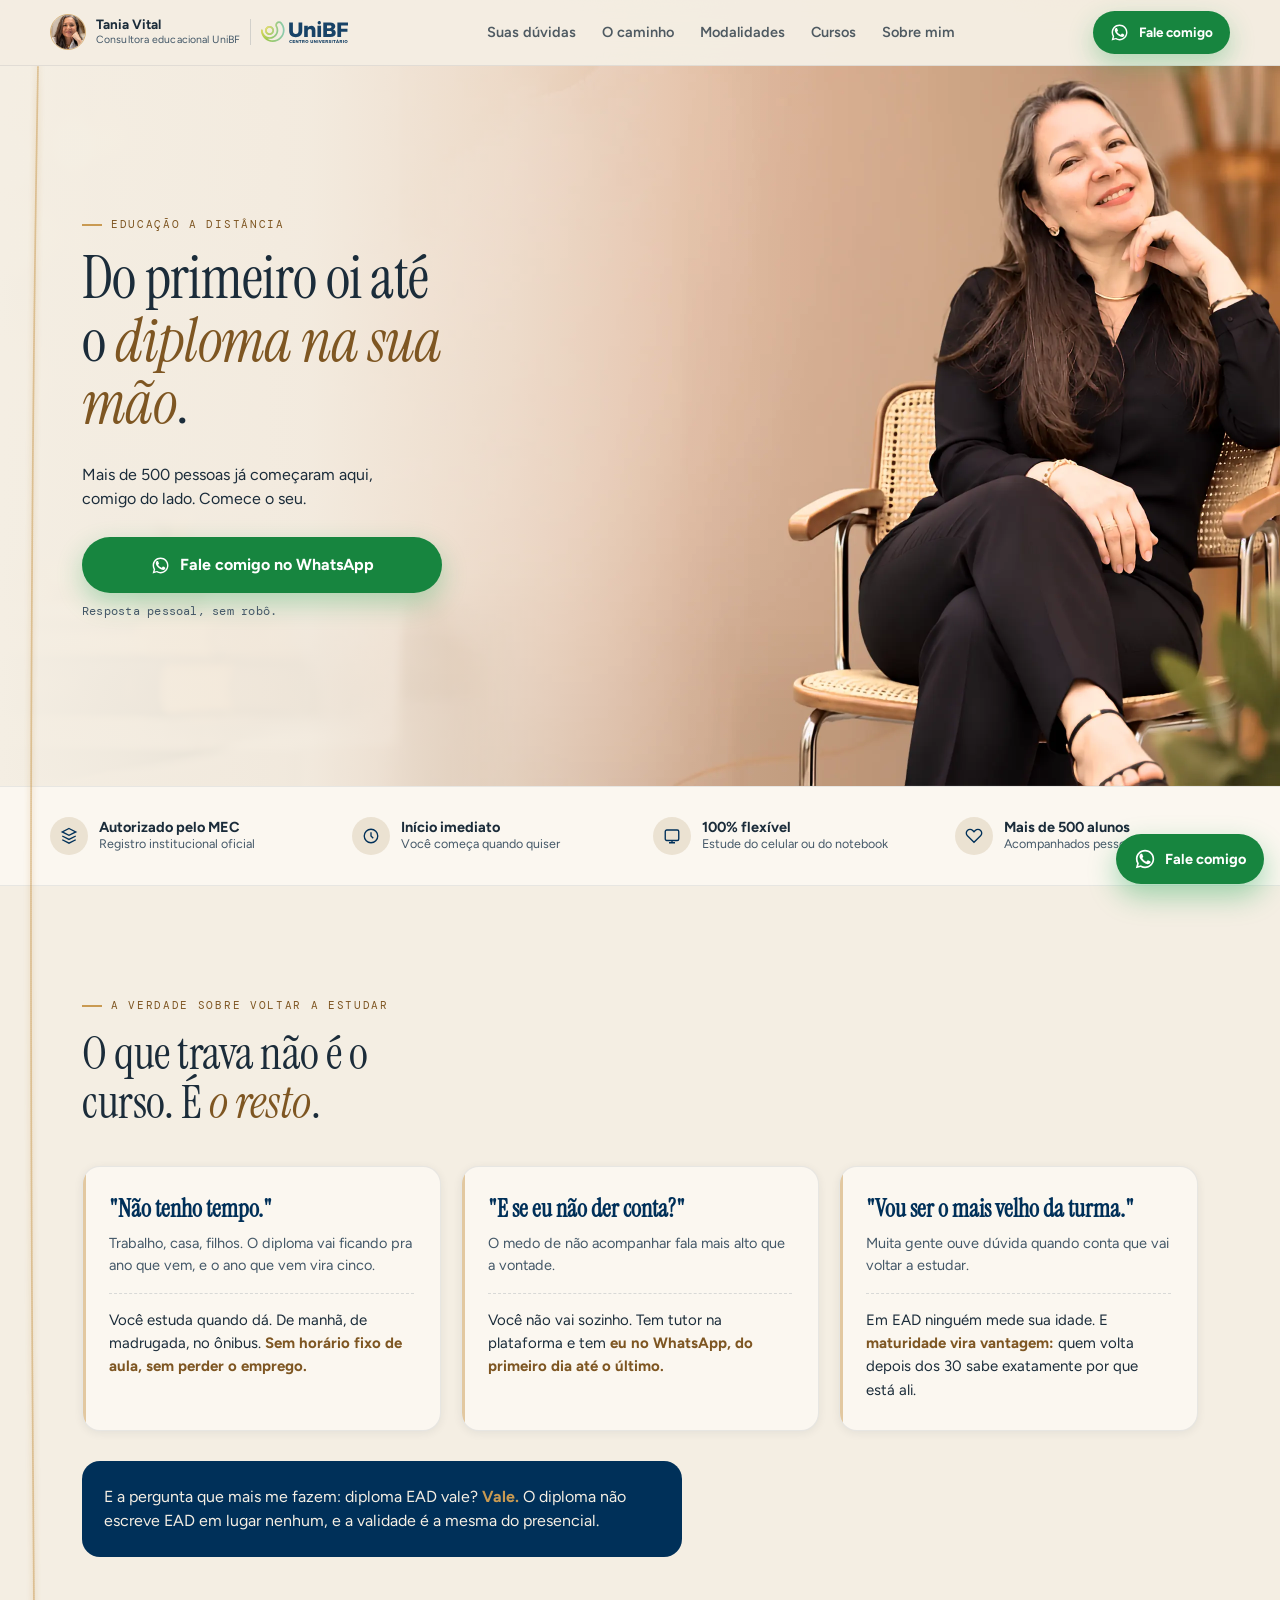
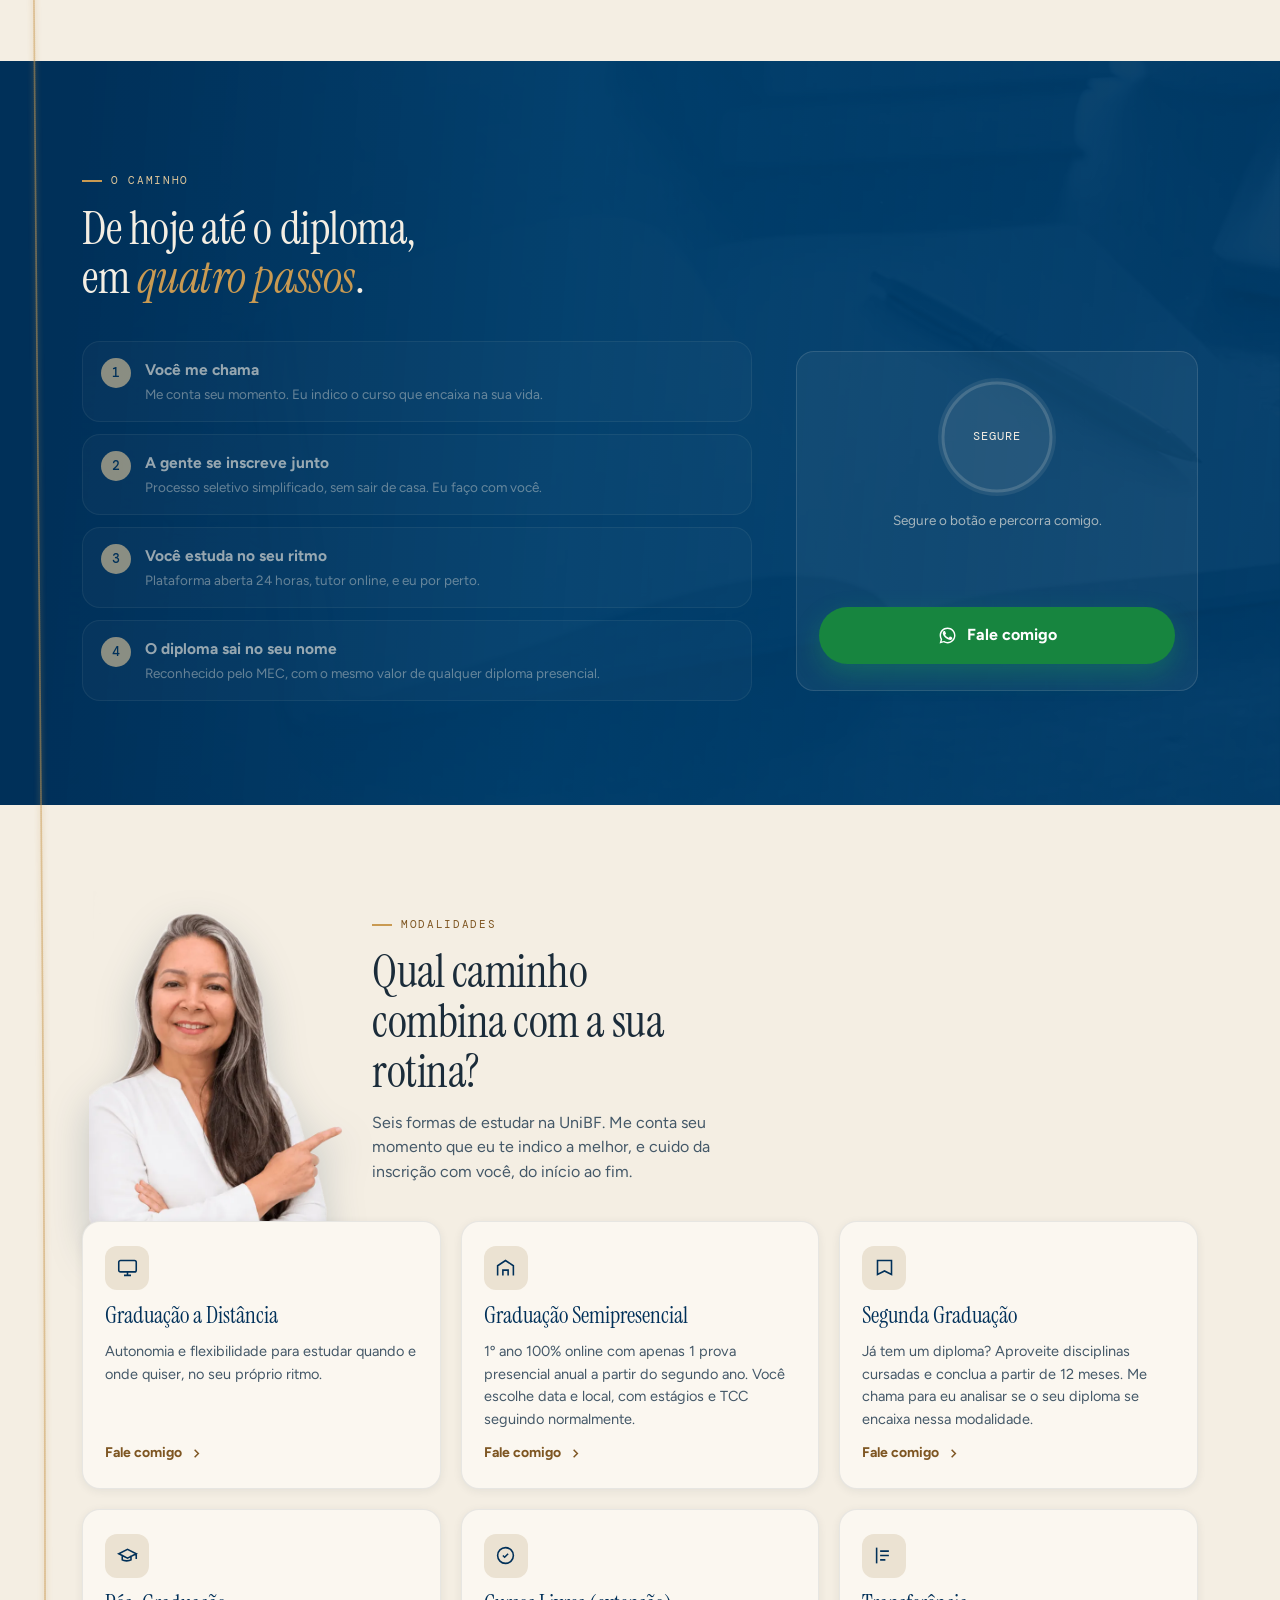
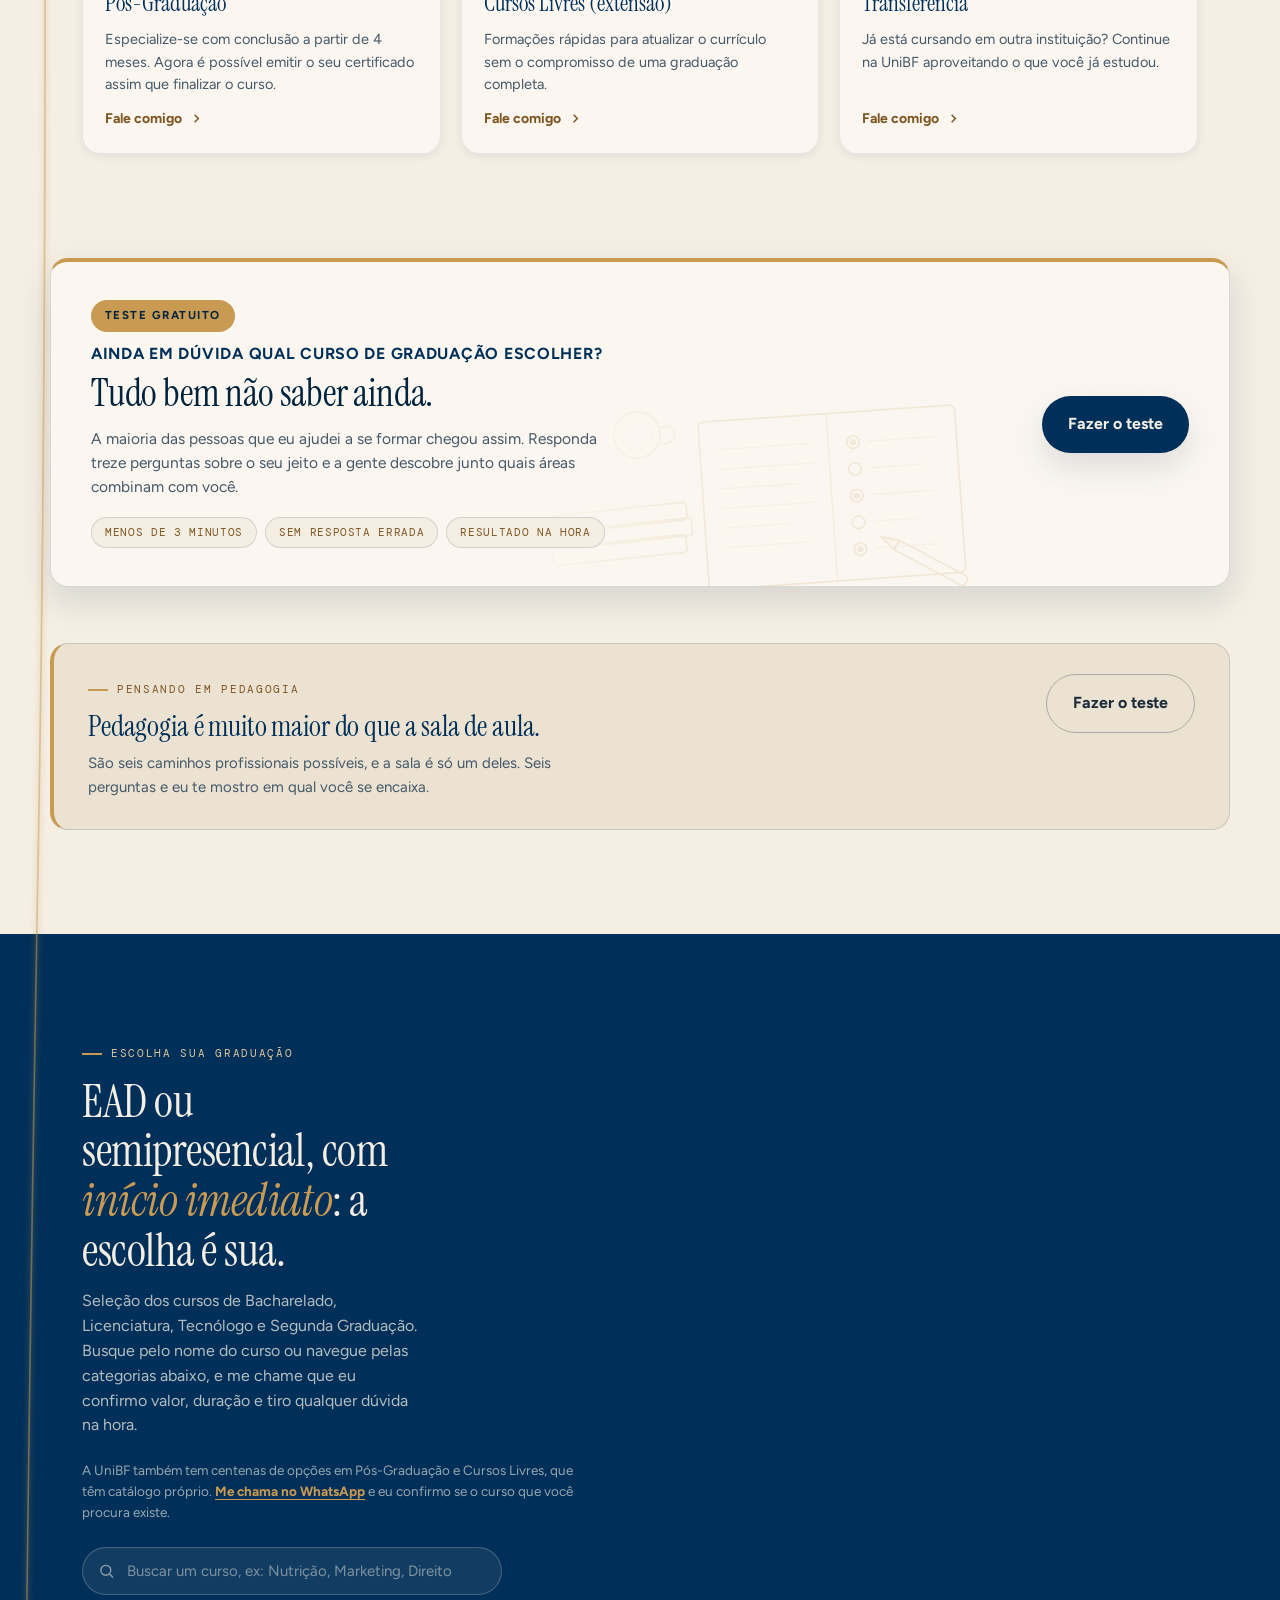
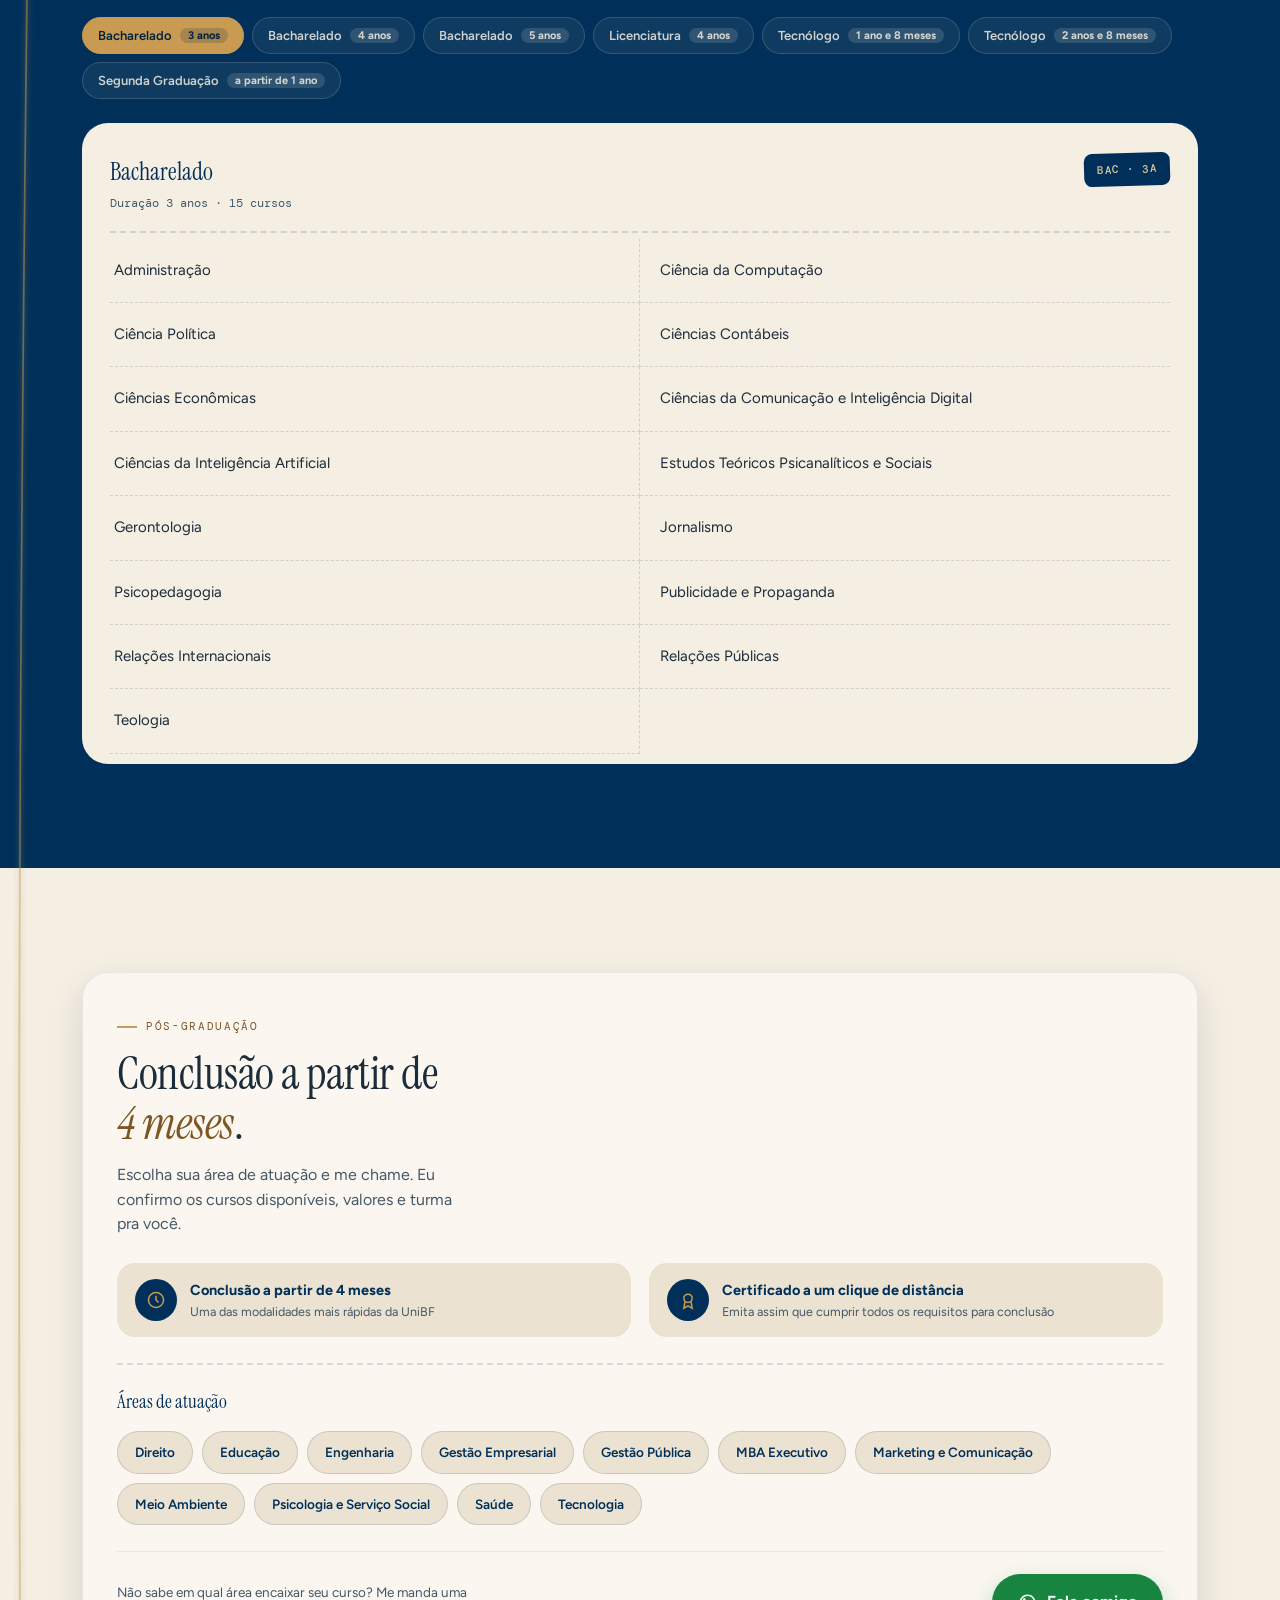
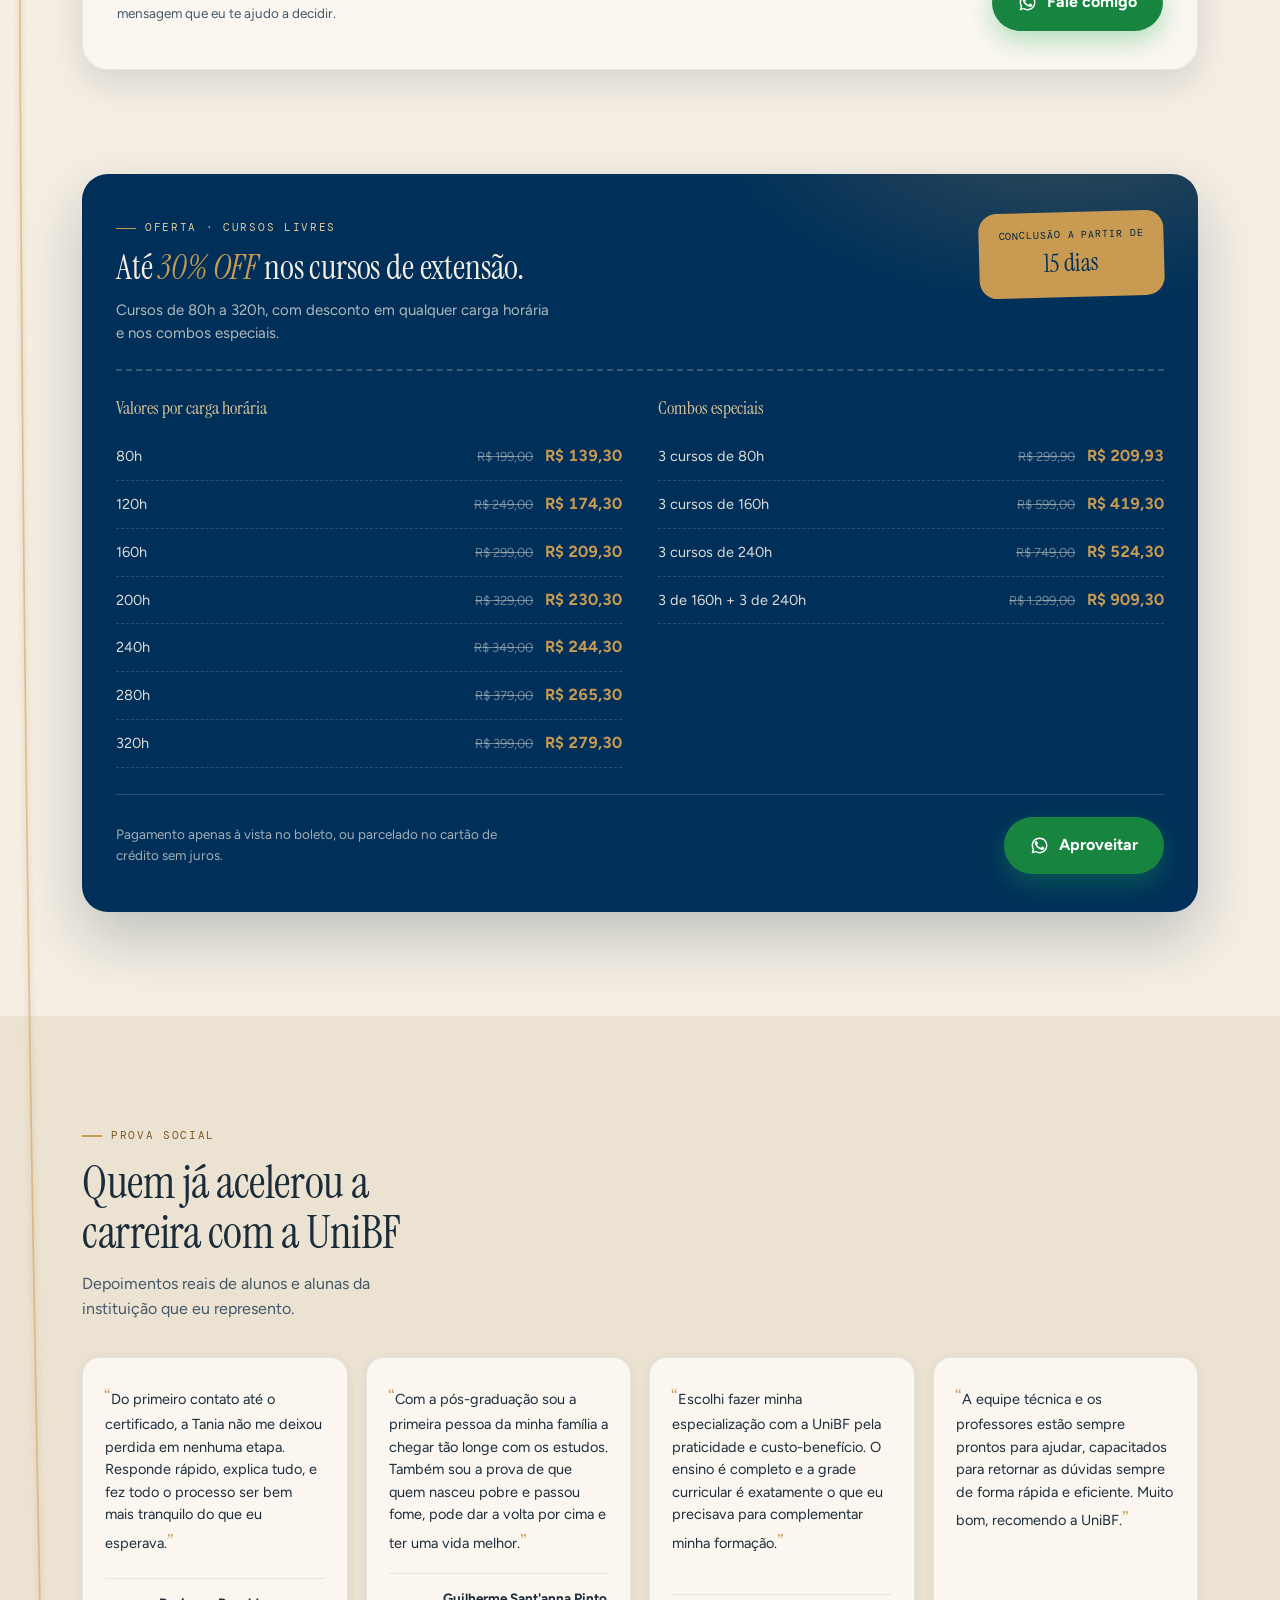
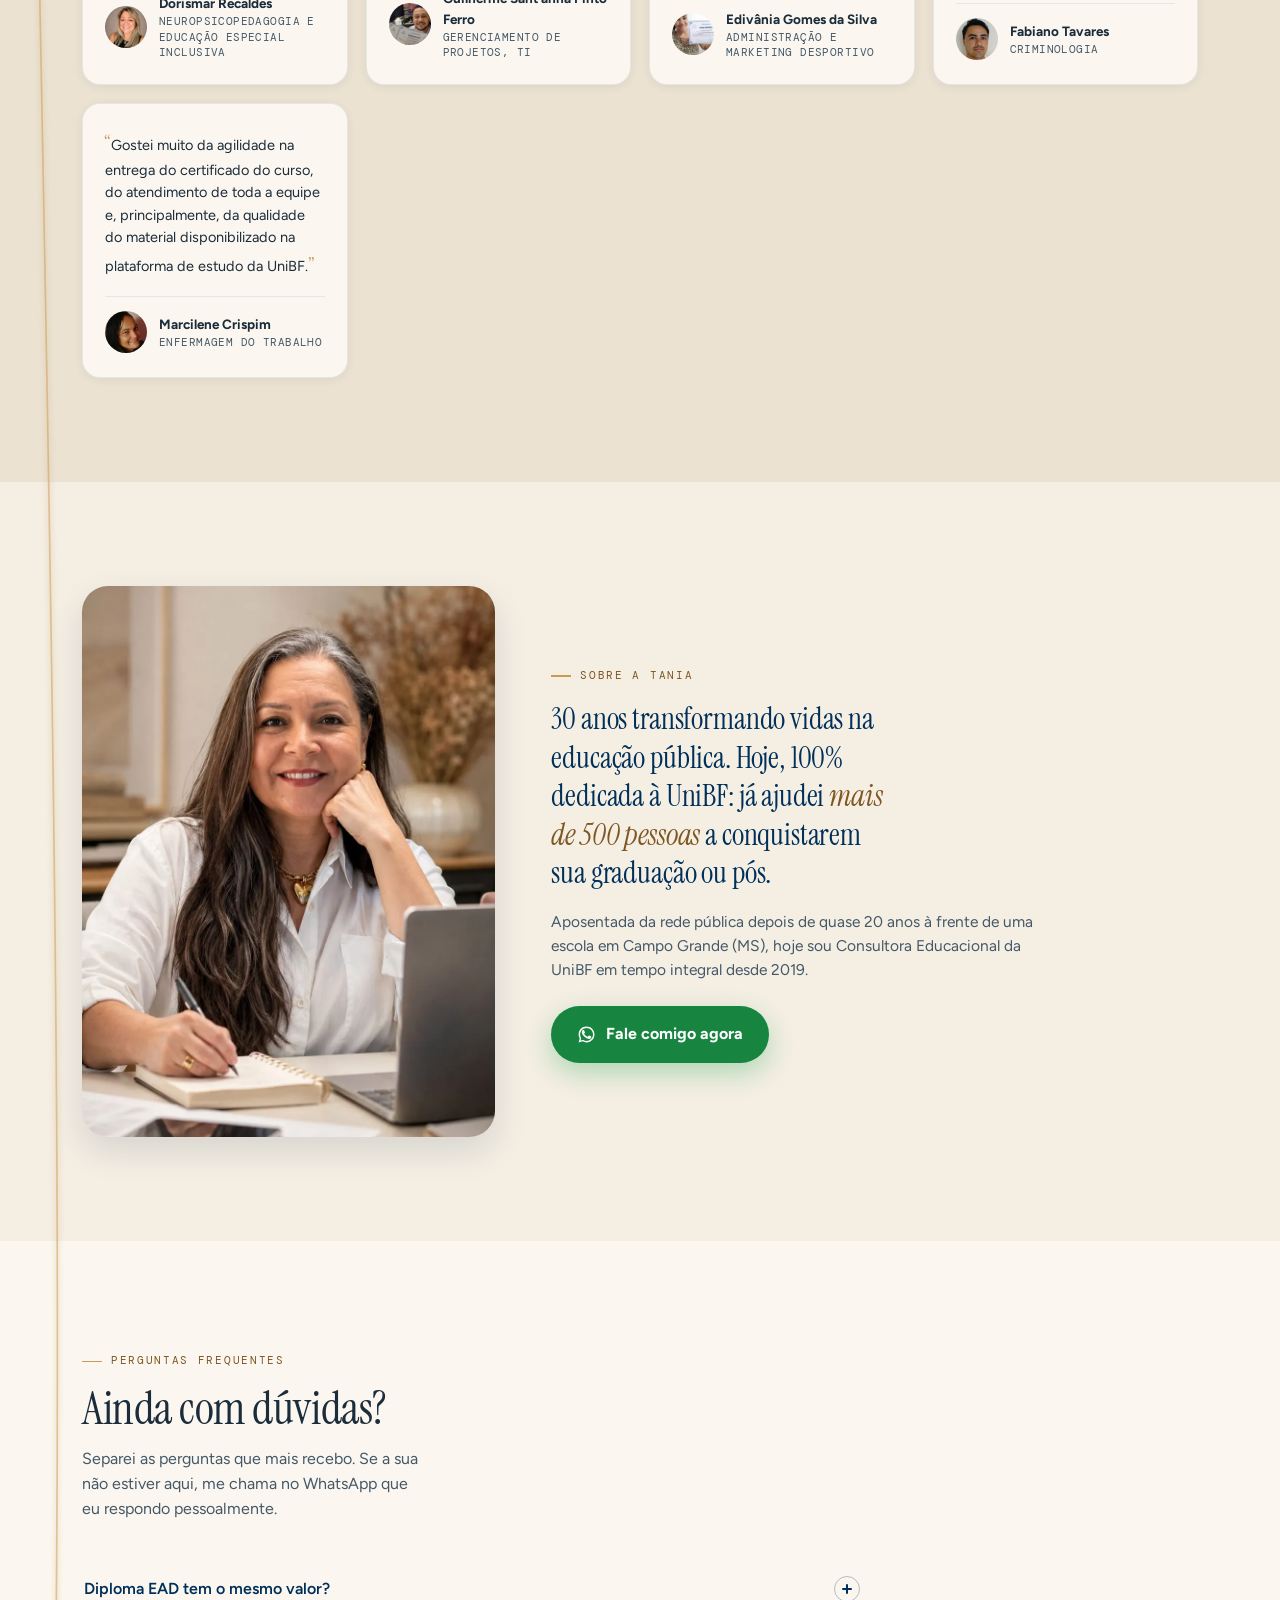
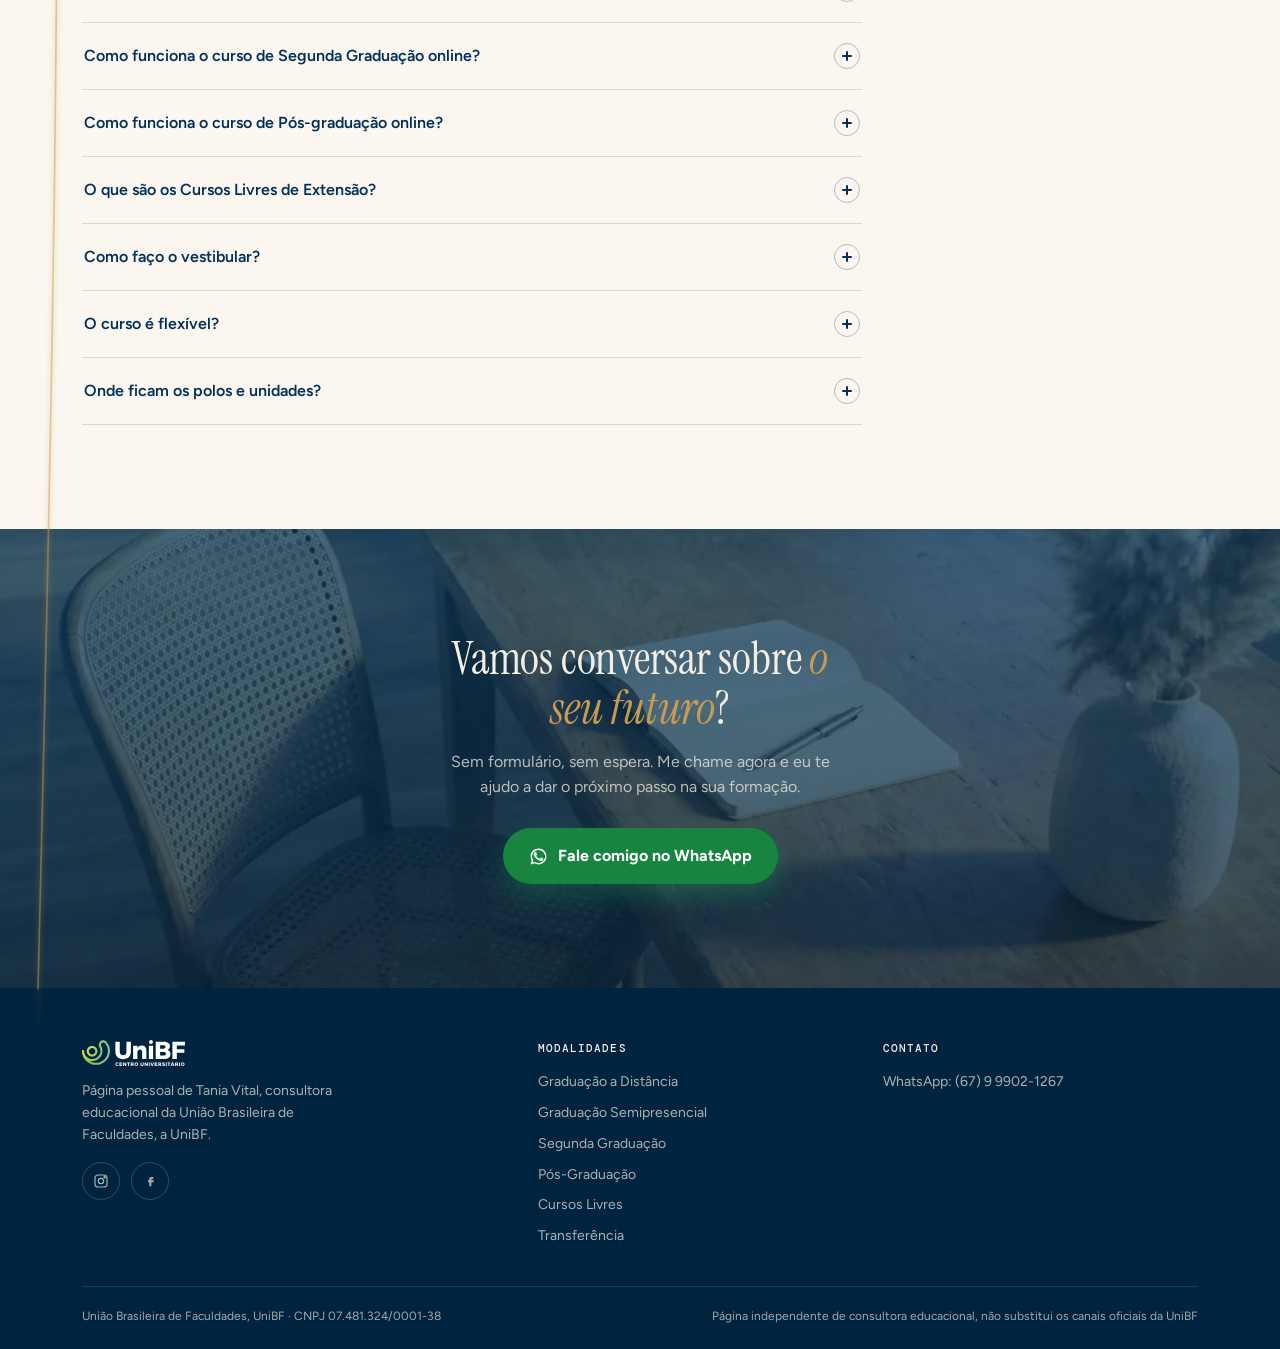
==== commit f818cd7d: "Iguala a previa ao unico site que sabemos que rende cartao grande Comparado tag a tag com pabloriege" ====
--- a/index.html
+++ b/index.html
@@ -16,6 +16,7 @@
 <meta property="og:title" content="Tania Vital · Consultora educacional UniBF" />
 <meta property="og:description" content="Graduação, segunda graduação e pós EAD, reconhecidas pelo MEC. Mais de 500 pessoas já começaram comigo." />
 <meta property="og:type" content="website" />
+<meta property="og:site_name" content="Tania Vital · UniBF" />
 <meta property="og:locale" content="pt_BR" />
 <meta property="og:url" content="https://taniaanjugomes-commits.github.io/tania-vital-unibf/" />
 <meta property="og:image" content="https://taniaanjugomes-commits.github.io/tania-vital-unibf/assets/img/og-compartilhar-2.jpg" />
